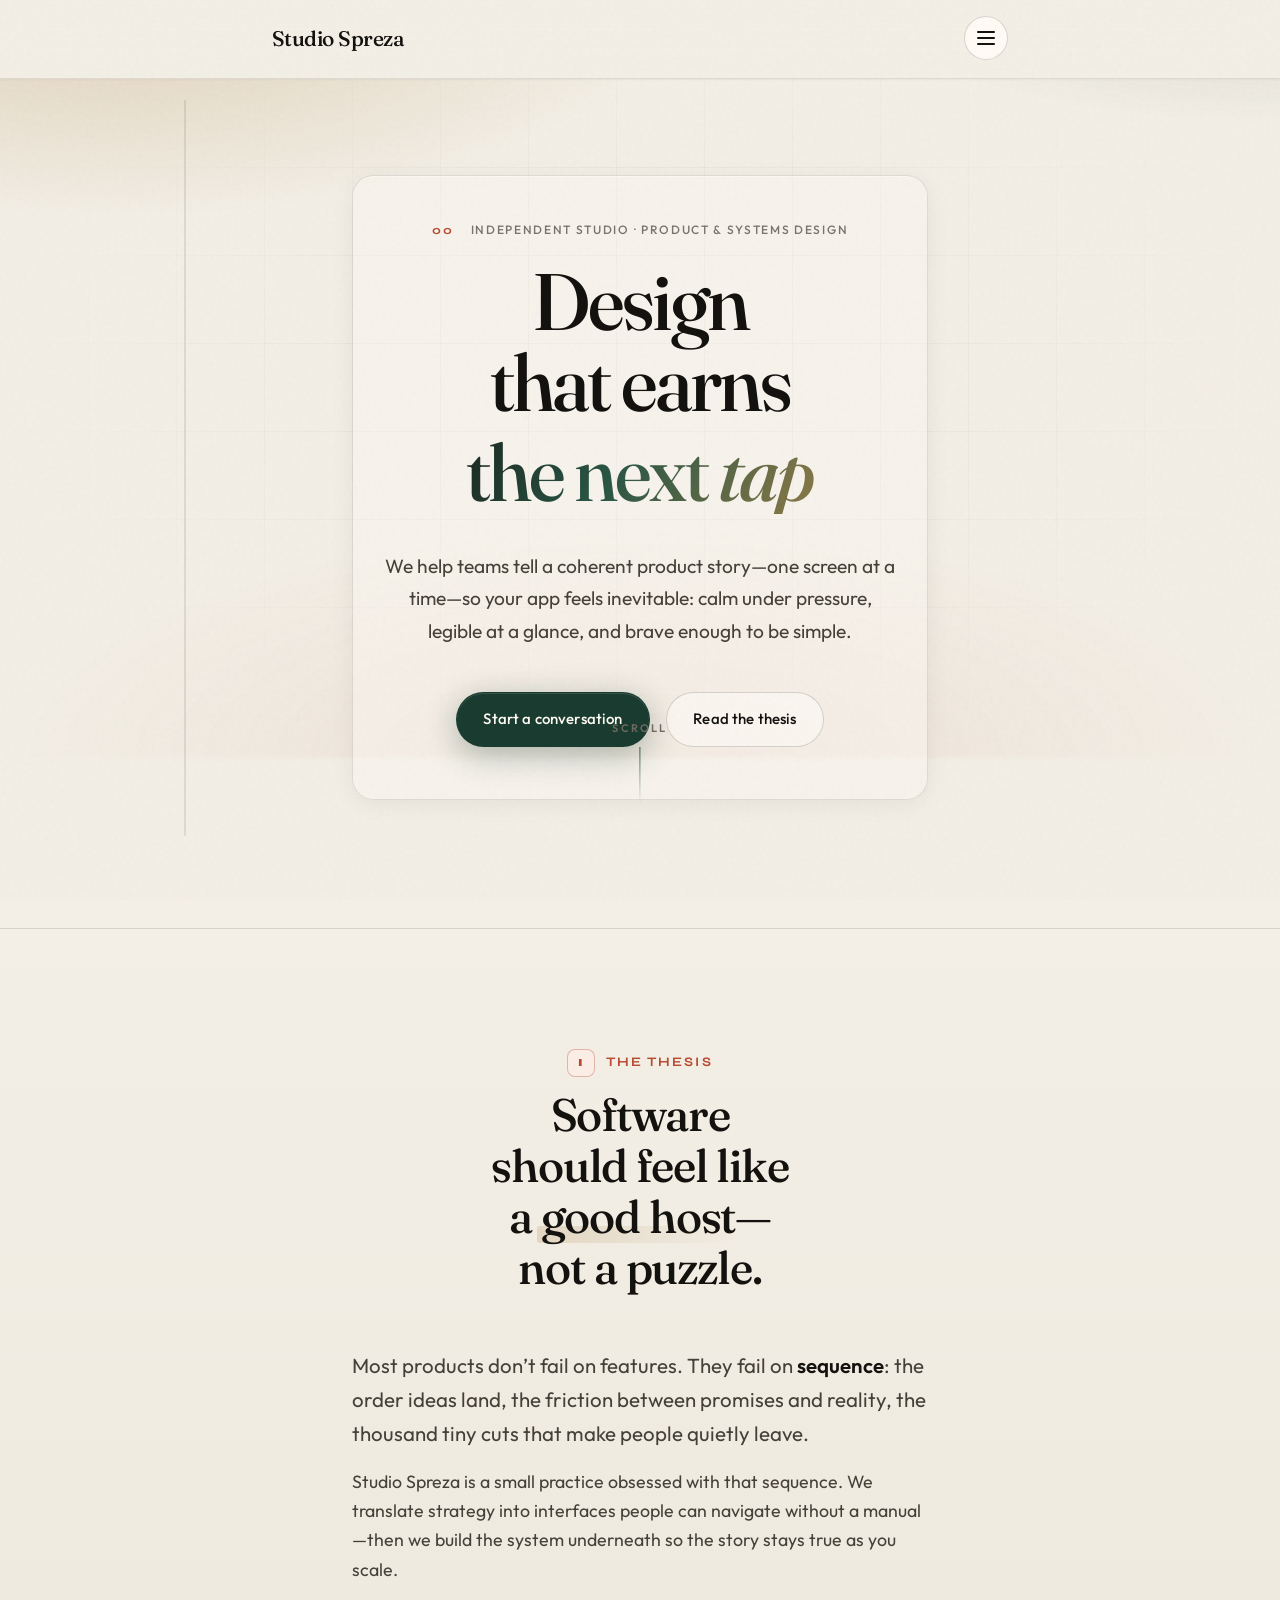
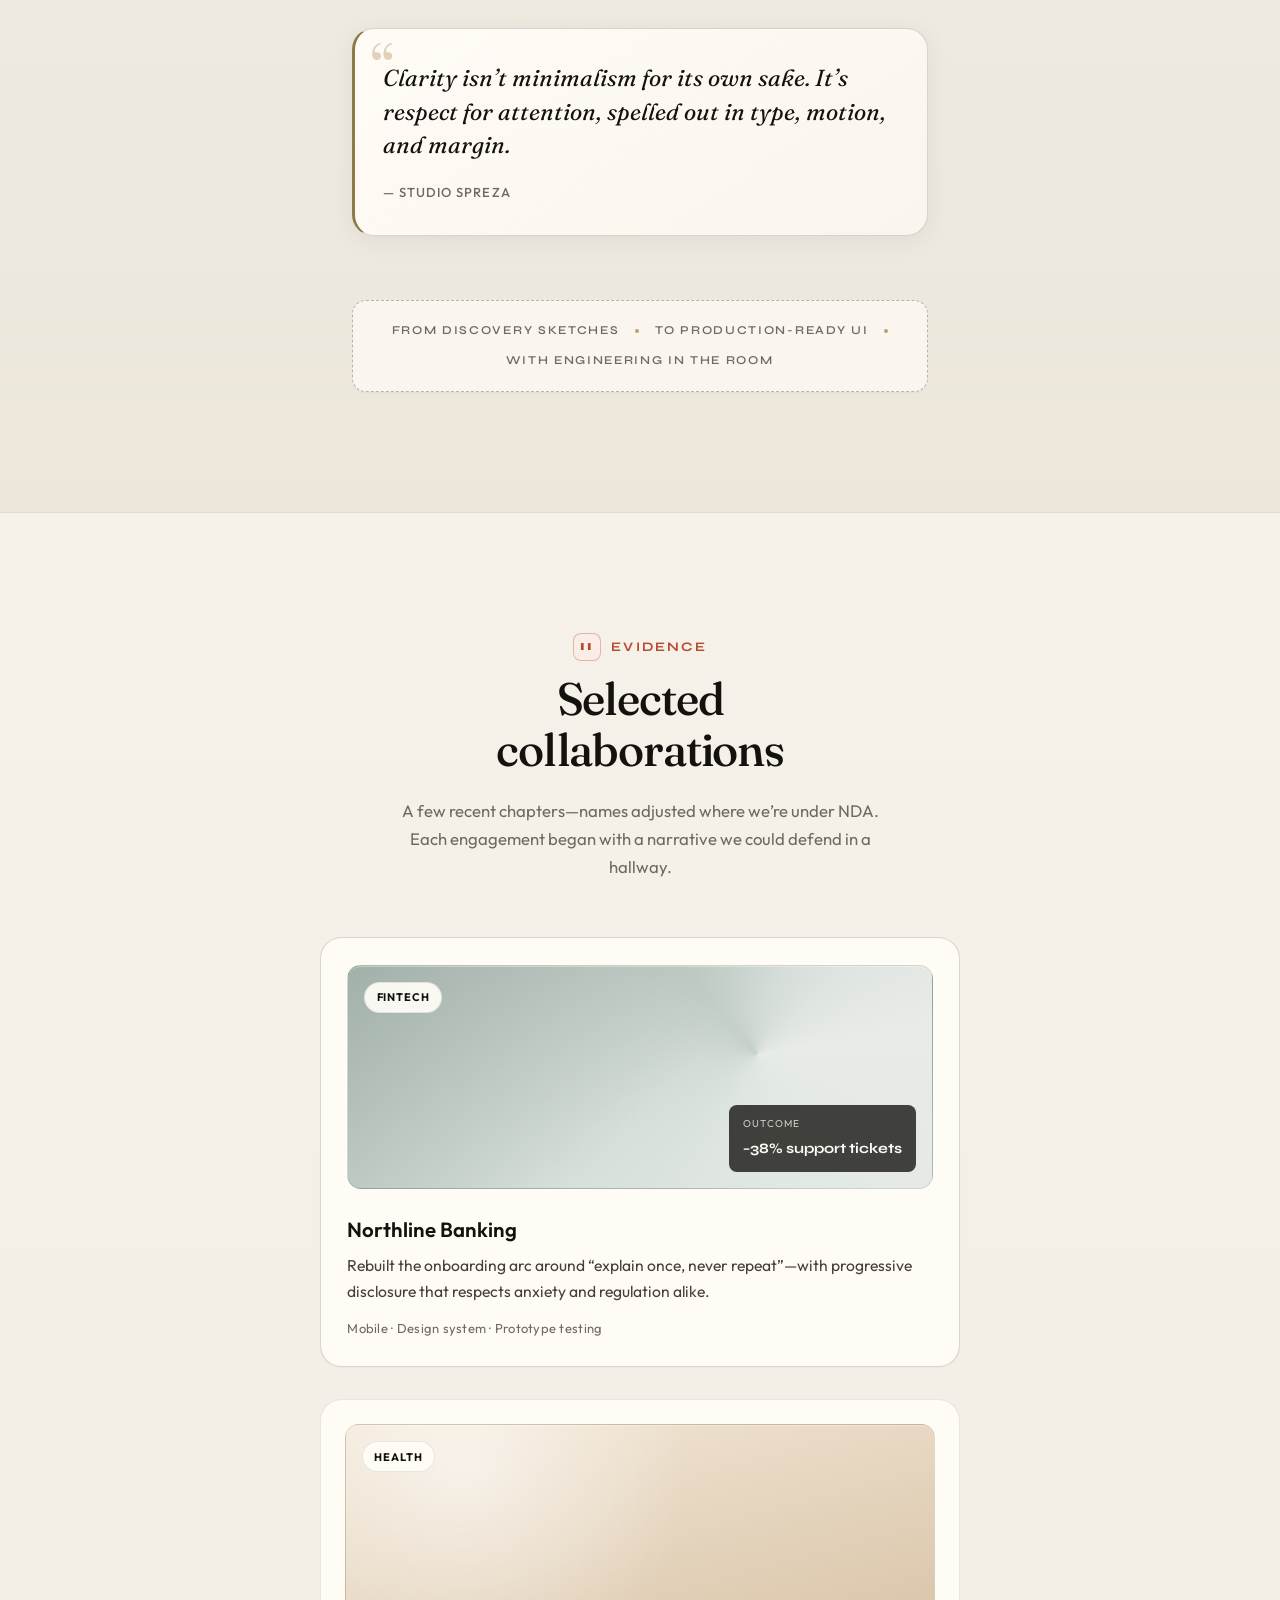
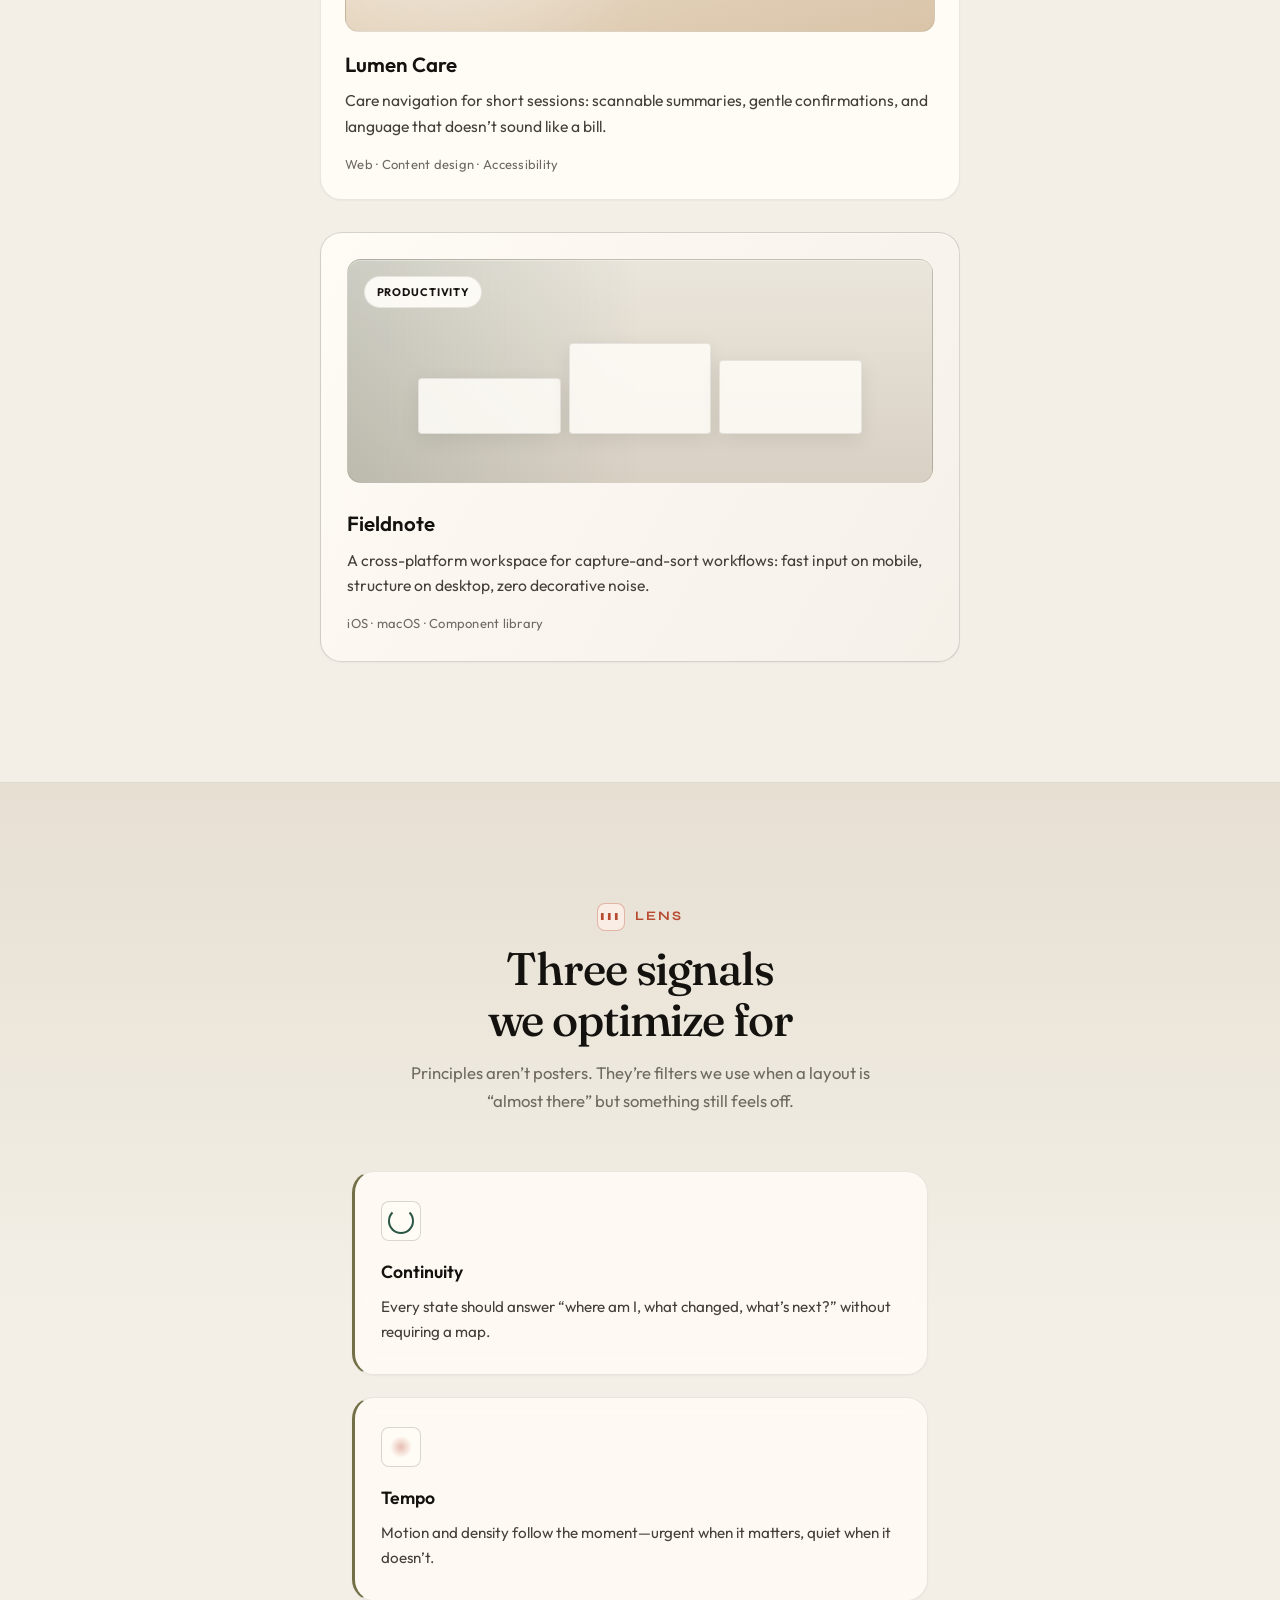
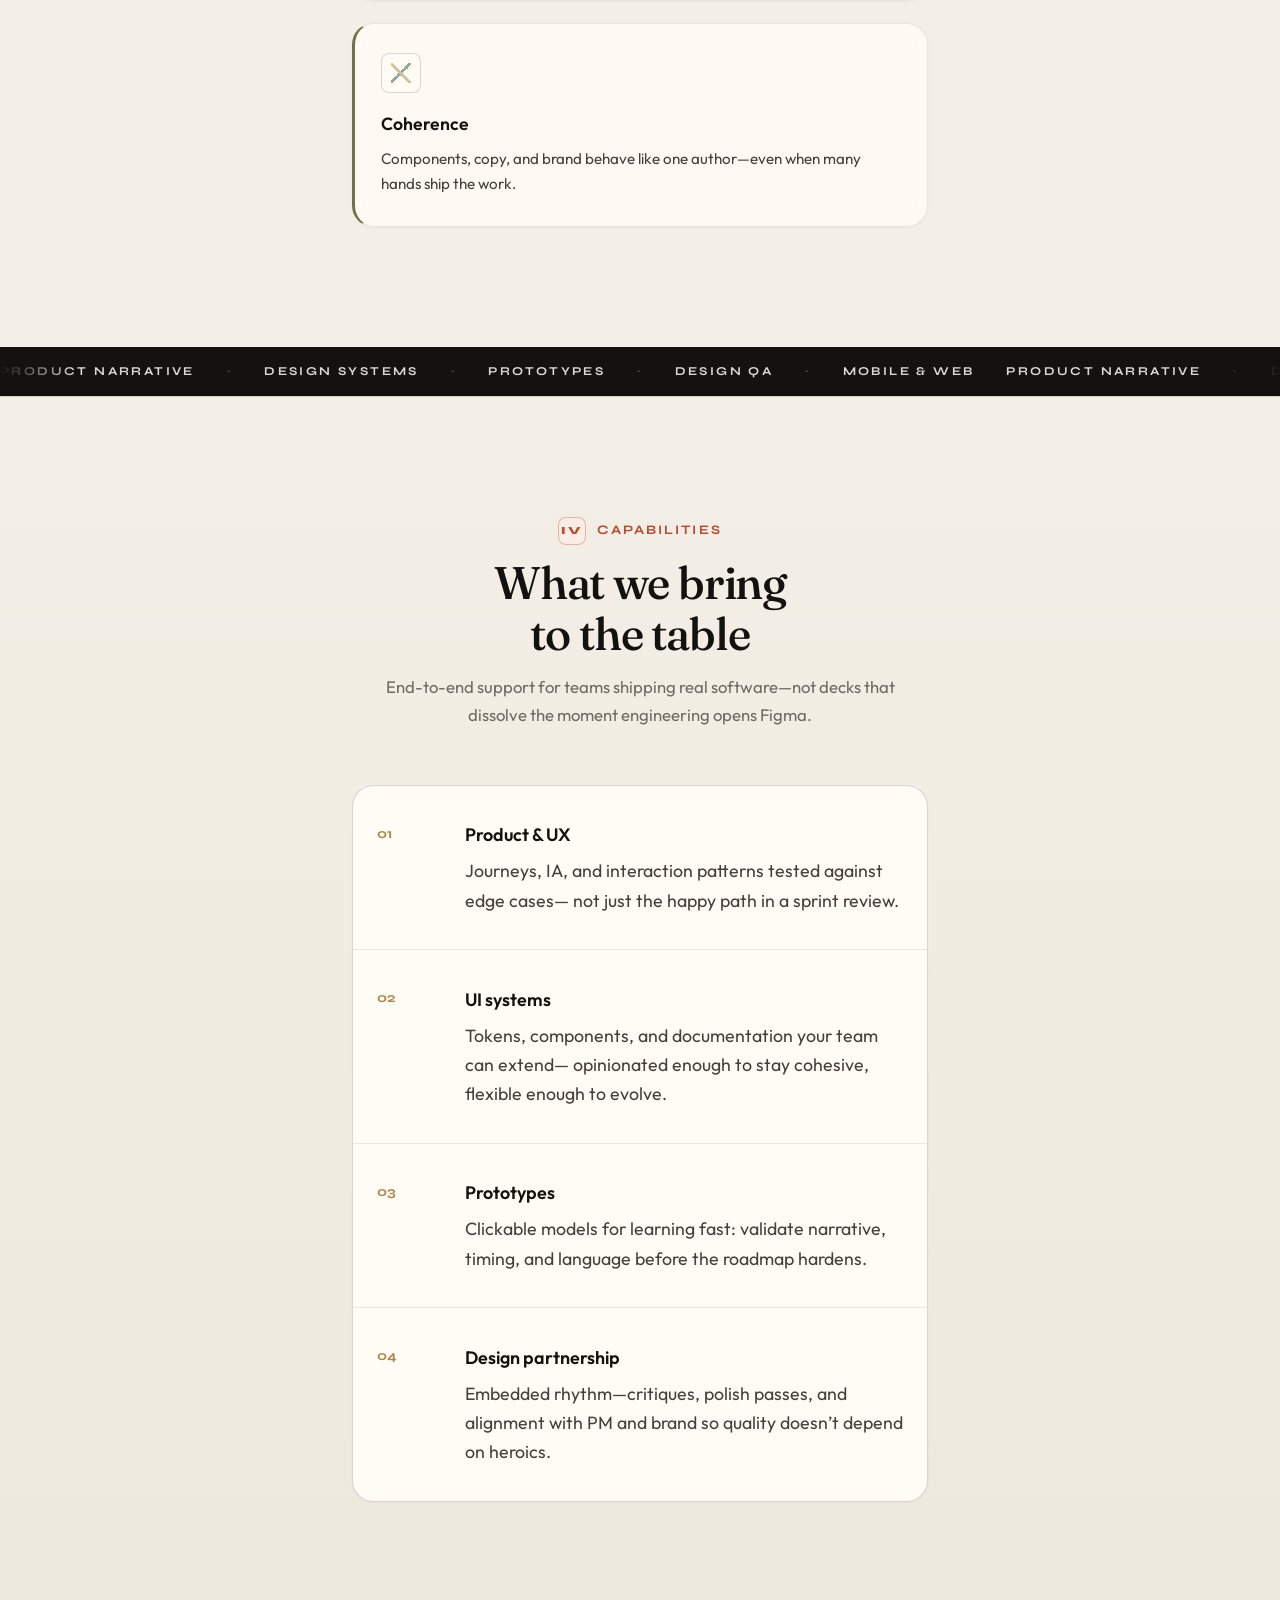
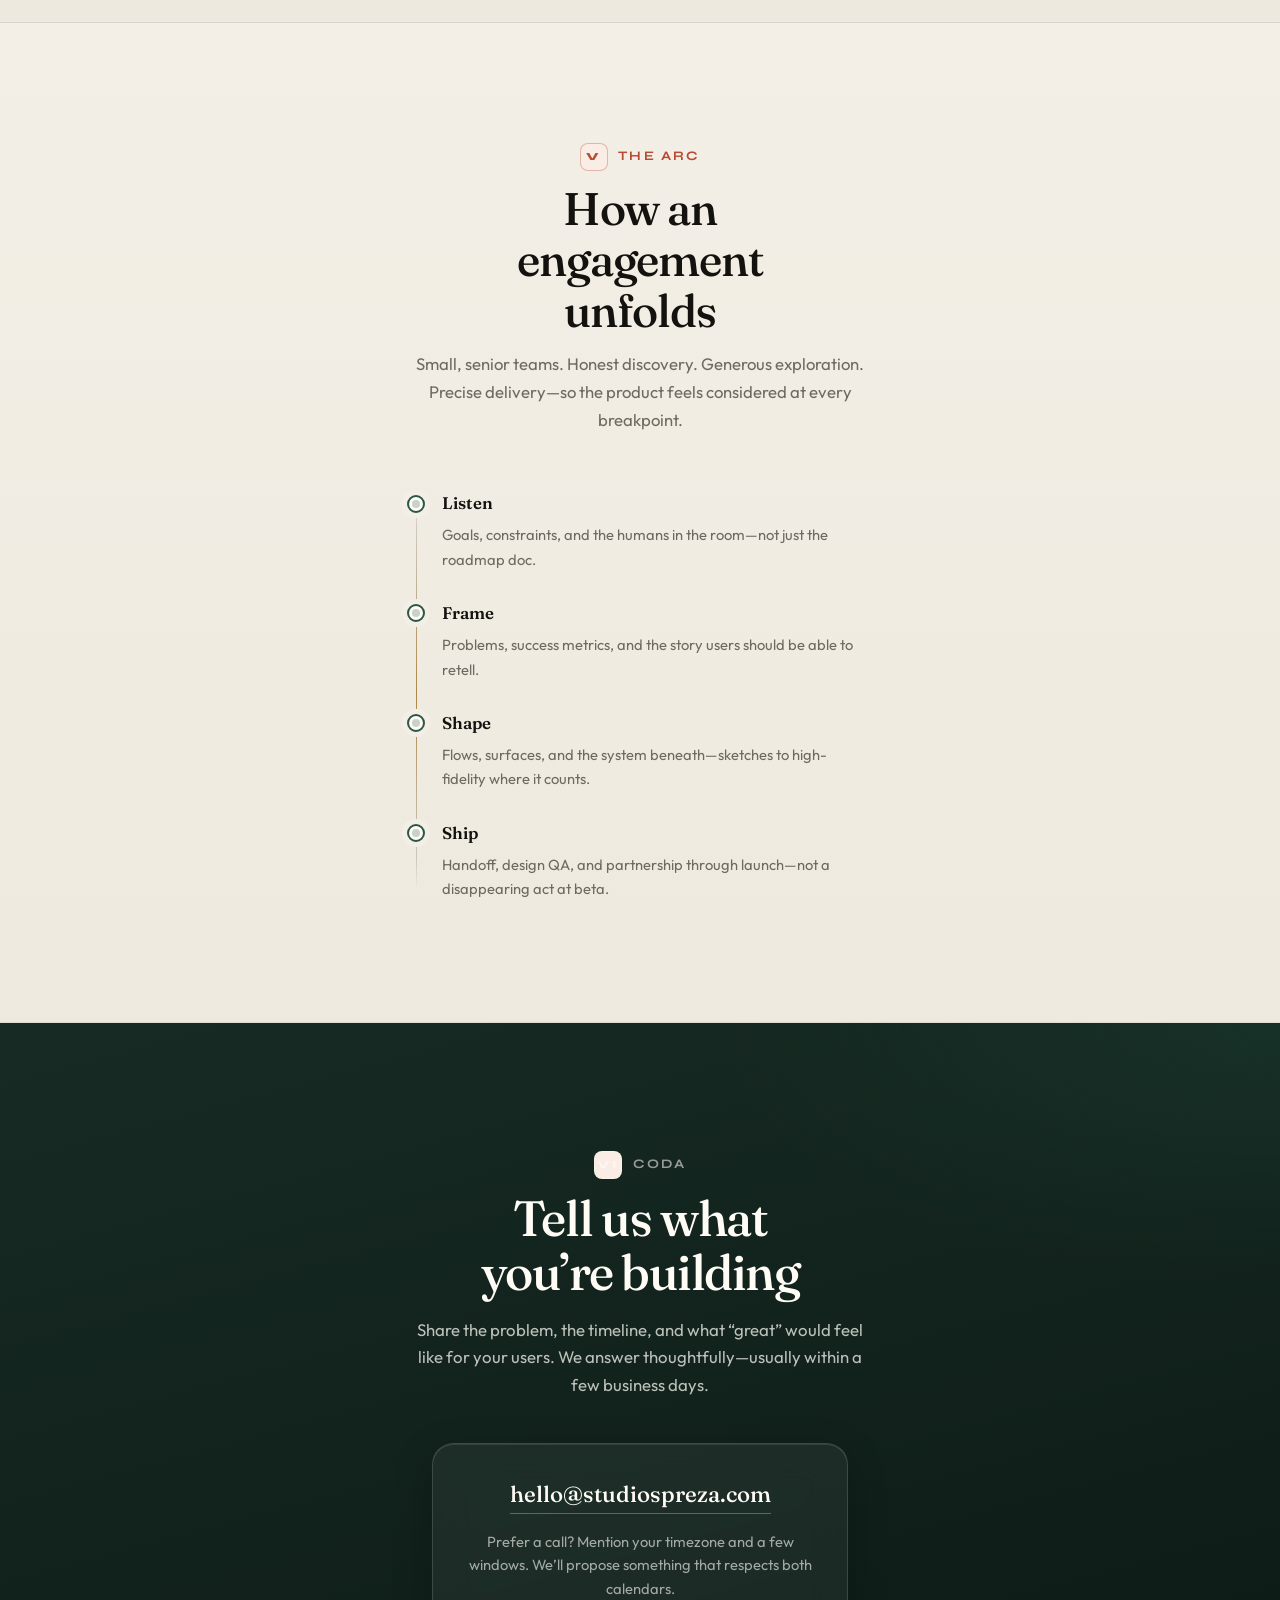
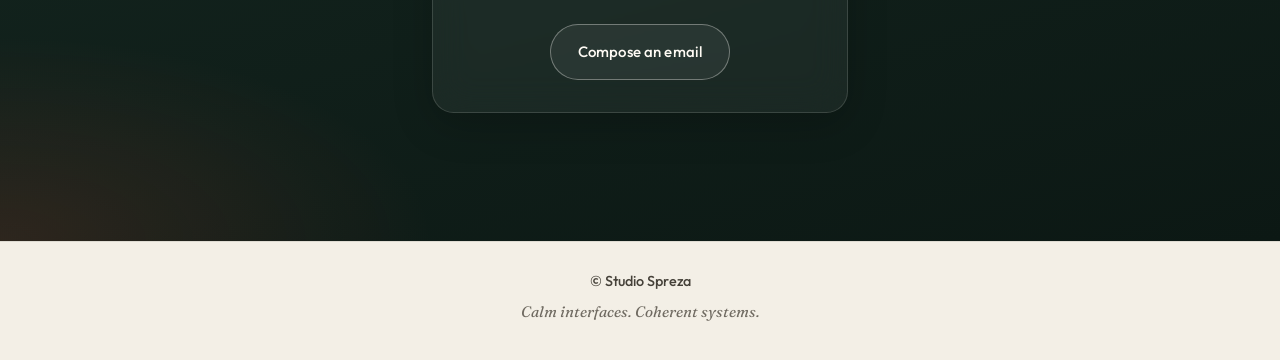
==== index.html @ cdad881d "First" ====
<!DOCTYPE html>
<html lang="en">
  <head>
    <meta charset="utf-8" />
    <meta name="viewport" content="width=device-width, initial-scale=1" />
    <meta
      name="description"
      content="Studio Spreza — narrative-led app design for products people return to, again and again."
    />
    <meta name="theme-color" content="#f3efe6" />
    <title>Studio Spreza — App Design Studio</title>
    <link rel="preconnect" href="https://fonts.googleapis.com" />
    <link rel="preconnect" href="https://fonts.gstatic.com" crossorigin />
    <link
      href="https://fonts.googleapis.com/css2?family=Fraunces:ital,opsz,wght@0,9..144,400;0,9..144,500;0,9..144,600;1,9..144,400;1,9..144,500&family=Outfit:wght@300;400;500;600&family=Syne:wght@500;600;700;800&display=swap"
      rel="stylesheet"
    />
    <link rel="stylesheet" href="styles.css" />
    <link rel="icon" href="favicon.svg" type="image/svg+xml" />
  </head>
  <body>
    <div class="grain" aria-hidden="true"></div>

    <a class="skip-link" href="#main">Skip to content</a>

    <header class="site-header">
      <div class="header-inner">
        <a class="logo" href="#">Studio Spreza</a>
        <button
          class="menu-toggle"
          type="button"
          aria-expanded="false"
          aria-controls="site-menu"
          aria-label="Open menu"
        >
          <span class="menu-toggle-lines" aria-hidden="true"></span>
        </button>
      </div>
      <div id="site-menu" class="site-menu" hidden>
        <div class="site-menu-inner wrap">
          <p class="site-menu-eyebrow">On this page</p>
          <nav class="site-menu-nav" aria-label="Primary">
            <a href="#belief"><span class="site-menu-link-num">01</span> Story</a>
            <a href="#work"><span class="site-menu-link-num">02</span> Work</a>
            <a href="#principles"><span class="site-menu-link-num">03</span> Principles</a>
            <a href="#services"><span class="site-menu-link-num">04</span> Services</a>
            <a href="#approach"><span class="site-menu-link-num">05</span> Process</a>
            <a class="site-menu-cta" href="#contact"><span class="site-menu-link-num">06</span> Contact</a>
          </nav>
        </div>
      </div>
    </header>

    <aside class="read-rail" aria-hidden="true">
      <span class="read-rail-track"></span>
      <span class="read-rail-progress"></span>
    </aside>

    <main id="main">
      <section class="hero" aria-labelledby="hero-title">
        <div class="hero-aurora" aria-hidden="true"></div>
        <div class="hero-grid" aria-hidden="true"></div>
        <div class="wrap hero-inner">
          <div class="hero-prelude" data-reveal>
            <span class="hero-index">00</span>
            <p class="hero-kicker">
              Independent studio · Product &amp; systems design
            </p>
          </div>
          <h1 id="hero-title" class="hero-title" data-reveal>
            <span class="hero-title-line">Design that earns</span>
            <span class="hero-title-line hero-title-line--accent">
              the next <em class="hero-em">tap</em>
            </span>
          </h1>
          <p class="hero-lede" data-reveal>
            We help teams tell a coherent product story—one screen at a time—so
            your app feels inevitable: calm under pressure, legible at a glance,
            and brave enough to be simple.
          </p>
          <div class="hero-actions" data-reveal>
            <a class="btn btn-primary" href="#contact">Start a conversation</a>
            <a class="btn btn-ghost" href="#belief">Read the thesis</a>
          </div>
          <a class="scroll-cue" href="#belief">
            <span class="scroll-cue-text">Scroll</span>
            <span class="scroll-cue-line" aria-hidden="true"></span>
          </a>
        </div>
      </section>

      <section id="belief" class="section narrative belief" aria-labelledby="belief-title">
        <div class="wrap narrative-layout">
          <header class="chapter-head" data-reveal>
            <p class="chapter-label"><span class="chapter-num">I</span> The thesis</p>
            <h2 id="belief-title" class="chapter-title">
              Software should feel like a <span class="title-shade">good host</span>—not a puzzle.
            </h2>
          </header>
          <div class="belief-columns">
            <div class="belief-prose" data-reveal>
              <p class="lead">
                Most products don’t fail on features. They fail on <strong>sequence</strong>:
                the order ideas land, the friction between promises and reality, the
                thousand tiny cuts that make people quietly leave.
              </p>
              <p>
                Studio Spreza is a small practice obsessed with that sequence. We
                translate strategy into interfaces people can navigate without a
                manual—then we build the system underneath so the story stays true
                as you scale.
              </p>
            </div>
            <blockquote class="pull-quote" data-reveal>
              <p>
                Clarity isn’t minimalism for its own sake. It’s respect for attention,
                spelled out in type, motion, and margin.
              </p>
              <footer>— Studio Spreza</footer>
            </blockquote>
          </div>
          <div class="belief-strip" data-reveal>
            <p class="belief-strip-text">
              <span>From discovery sketches</span>
              <span class="belief-strip-dot" aria-hidden="true"></span>
              <span>to production-ready UI</span>
              <span class="belief-strip-dot" aria-hidden="true"></span>
              <span>with engineering in the room</span>
            </p>
          </div>
        </div>
      </section>

      <section id="work" class="section work" aria-labelledby="work-title">
        <div class="wrap">
          <header class="chapter-head chapter-head--row" data-reveal>
            <div>
              <p class="chapter-label"><span class="chapter-num">II</span> Evidence</p>
              <h2 id="work-title" class="chapter-title">Selected collaborations</h2>
            </div>
            <p class="chapter-dek">
              A few recent chapters—names adjusted where we’re under NDA. Each
              engagement began with a narrative we could defend in a hallway.
            </p>
          </header>

          <div class="work-bento">
            <article class="work-tile work-tile--lead" data-reveal>
              <div class="work-visual work-visual--north" aria-hidden="true">
                <span class="work-tag">Fintech</span>
                <div class="work-visual-metric">
                  <span class="metric-label">Outcome</span>
                  <span class="metric-value">−38% support tickets</span>
                </div>
              </div>
              <div class="work-tile-copy">
                <h3>Northline Banking</h3>
                <p>
                  Rebuilt the onboarding arc around “explain once, never repeat”—with
                  progressive disclosure that respects anxiety and regulation alike.
                </p>
                <p class="work-meta">Mobile · Design system · Prototype testing</p>
              </div>
            </article>

            <article class="work-tile" data-reveal>
              <div class="work-visual work-visual--lumen" aria-hidden="true">
                <span class="work-tag">Health</span>
              </div>
              <div class="work-tile-copy">
                <h3>Lumen Care</h3>
                <p>
                  Care navigation for short sessions: scannable summaries, gentle
                  confirmations, and language that doesn’t sound like a bill.
                </p>
                <p class="work-meta">Web · Content design · Accessibility</p>
              </div>
            </article>

            <article class="work-tile work-tile--wide" data-reveal>
              <div class="work-visual work-visual--field" aria-hidden="true">
                <span class="work-tag">Productivity</span>
                <div class="work-panels" aria-hidden="true">
                  <span></span><span></span><span></span>
                </div>
              </div>
              <div class="work-tile-copy">
                <h3>Fieldnote</h3>
                <p>
                  A cross-platform workspace for capture-and-sort workflows: fast
                  input on mobile, structure on desktop, zero decorative noise.
                </p>
                <p class="work-meta">iOS · macOS · Component library</p>
              </div>
            </article>
          </div>
        </div>
      </section>

      <section id="principles" class="section principles" aria-labelledby="principles-title">
        <div class="wrap">
          <header class="chapter-head" data-reveal>
            <p class="chapter-label"><span class="chapter-num">III</span> Lens</p>
            <h2 id="principles-title" class="chapter-title">
              Three signals we optimize for
            </h2>
            <p class="chapter-dek chapter-dek--narrow">
              Principles aren’t posters. They’re filters we use when a layout is
              “almost there” but something still feels off.
            </p>
          </header>
          <ul class="principle-cards">
            <li class="principle-card" data-reveal>
              <span class="principle-icon principle-icon--orbit" aria-hidden="true"></span>
              <h3>Continuity</h3>
              <p>
                Every state should answer “where am I, what changed, what’s next?”
                without requiring a map.
              </p>
            </li>
            <li class="principle-card" data-reveal>
              <span class="principle-icon principle-icon--pulse" aria-hidden="true"></span>
              <h3>Tempo</h3>
              <p>
                Motion and density follow the moment—urgent when it matters, quiet
                when it doesn’t.
              </p>
            </li>
            <li class="principle-card" data-reveal>
              <span class="principle-icon principle-icon--weave" aria-hidden="true"></span>
              <h3>Coherence</h3>
              <p>
                Components, copy, and brand behave like one author—even when many
                hands ship the work.
              </p>
            </li>
          </ul>
        </div>
      </section>

      <div class="marquee-wrap" aria-hidden="true">
        <div class="marquee">
          <div class="marquee-track">
            <div class="marquee-group">
              <span>Product narrative</span>
              <span class="marquee-sep">·</span>
              <span>Design systems</span>
              <span class="marquee-sep">·</span>
              <span>Prototypes</span>
              <span class="marquee-sep">·</span>
              <span>Design QA</span>
              <span class="marquee-sep">·</span>
              <span>Mobile &amp; web</span>
            </div>
            <div class="marquee-group">
              <span>Product narrative</span>
              <span class="marquee-sep">·</span>
              <span>Design systems</span>
              <span class="marquee-sep">·</span>
              <span>Prototypes</span>
              <span class="marquee-sep">·</span>
              <span>Design QA</span>
              <span class="marquee-sep">·</span>
              <span>Mobile &amp; web</span>
            </div>
          </div>
        </div>
      </div>

      <section id="services" class="section services" aria-labelledby="services-title">
        <div class="wrap">
          <header class="chapter-head" data-reveal>
            <p class="chapter-label"><span class="chapter-num">IV</span> Capabilities</p>
            <h2 id="services-title" class="chapter-title">What we bring to the table</h2>
            <p class="chapter-dek">
              End-to-end support for teams shipping real software—not decks that
              dissolve the moment engineering opens Figma.
            </p>
          </header>
          <ul class="service-list">
            <li data-reveal>
              <span class="service-num">01</span>
              <div>
                <h3>Product &amp; UX</h3>
                <p>
                  Journeys, IA, and interaction patterns tested against edge cases—
                  not just the happy path in a sprint review.
                </p>
              </div>
            </li>
            <li data-reveal>
              <span class="service-num">02</span>
              <div>
                <h3>UI systems</h3>
                <p>
                  Tokens, components, and documentation your team can extend—
                  opinionated enough to stay cohesive, flexible enough to evolve.
                </p>
              </div>
            </li>
            <li data-reveal>
              <span class="service-num">03</span>
              <div>
                <h3>Prototypes</h3>
                <p>
                  Clickable models for learning fast: validate narrative, timing, and
                  language before the roadmap hardens.
                </p>
              </div>
            </li>
            <li data-reveal>
              <span class="service-num">04</span>
              <div>
                <h3>Design partnership</h3>
                <p>
                  Embedded rhythm—critiques, polish passes, and alignment with PM and
                  brand so quality doesn’t depend on heroics.
                </p>
              </div>
            </li>
          </ul>
        </div>
      </section>

      <section id="approach" class="section approach" aria-labelledby="approach-title">
        <div class="wrap approach-shell">
          <header class="chapter-head" data-reveal>
            <p class="chapter-label"><span class="chapter-num">V</span> The arc</p>
            <h2 id="approach-title" class="chapter-title">How an engagement unfolds</h2>
            <p class="chapter-dek chapter-dek--narrow">
              Small, senior teams. Honest discovery. Generous exploration. Precise
              delivery—so the product feels considered at every breakpoint.
            </p>
          </header>
          <ol class="arc" data-reveal>
            <li class="arc-step">
              <span class="arc-node" aria-hidden="true"></span>
              <div class="arc-copy">
                <h3>Listen</h3>
                <p>Goals, constraints, and the humans in the room—not just the roadmap doc.</p>
              </div>
            </li>
            <li class="arc-step">
              <span class="arc-node" aria-hidden="true"></span>
              <div class="arc-copy">
                <h3>Frame</h3>
                <p>Problems, success metrics, and the story users should be able to retell.</p>
              </div>
            </li>
            <li class="arc-step">
              <span class="arc-node" aria-hidden="true"></span>
              <div class="arc-copy">
                <h3>Shape</h3>
                <p>Flows, surfaces, and the system beneath—sketches to high-fidelity where it counts.</p>
              </div>
            </li>
            <li class="arc-step">
              <span class="arc-node" aria-hidden="true"></span>
              <div class="arc-copy">
                <h3>Ship</h3>
                <p>Handoff, design QA, and partnership through launch—not a disappearing act at beta.</p>
              </div>
            </li>
          </ol>
        </div>
      </section>

      <section id="contact" class="section contact" aria-labelledby="contact-title">
        <div class="contact-veil" aria-hidden="true"></div>
        <div class="wrap contact-layout">
          <div class="contact-preamble" data-reveal>
            <p class="chapter-label chapter-label--light"><span class="chapter-num">VI</span> Coda</p>
            <h2 id="contact-title" class="contact-title">Tell us what you’re building</h2>
            <p class="contact-lede">
              Share the problem, the timeline, and what “great” would feel like for
              your users. We answer thoughtfully—usually within a few business days.
            </p>
          </div>
          <div class="contact-panel" data-reveal>
            <a class="contact-email" href="mailto:hello@studiospreza.com">hello@studiospreza.com</a>
            <p class="contact-note">
              Prefer a call? Mention your timezone and a few windows. We’ll propose
              something that respects both calendars.
            </p>
            <a class="btn btn-on-dark" href="mailto:hello@studiospreza.com">Compose an email</a>
          </div>
        </div>
      </section>
    </main>

    <footer class="site-footer">
      <div class="wrap footer-inner">
        <div class="footer-brand-block">
          <span class="footer-brand">© Studio Spreza</span>
          <span class="footer-tagline">Calm interfaces. Coherent systems.</span>
        </div>
      </div>
    </footer>

    <script src="main.js" defer></script>
  </body>
</html>
---- styles.css ----
/* Studio Spreza — narrative-led, editorial surface */

:root {
  color-scheme: light;
  --bg: #f3efe6;
  --bg-deep: #e6dfd2;
  --bg-elevated: #fffbf5;
  --ink: #14120f;
  --ink-muted: #454139;
  --ink-soft: #6f6a61;
  --line: rgba(20, 18, 15, 0.09);
  --line-strong: rgba(20, 18, 15, 0.16);
  --accent: #1a3b30;
  --accent-mid: #2a5645;
  --accent-soft: rgba(26, 59, 48, 0.11);
  --accent-glow: rgba(26, 59, 48, 0.32);
  --warm: #ae8648;
  --warm-soft: rgba(174, 134, 72, 0.22);
  --signal: #b84a32;
  --shadow-sm: 0 1px 2px rgba(20, 18, 15, 0.04);
  --shadow-md: 0 4px 24px rgba(20, 18, 15, 0.06);
  --shadow-lg: 0 20px 50px rgba(20, 18, 15, 0.09);
  --shadow-inset: inset 0 1px 0 rgba(255, 251, 245, 0.65);
  --focus-ring: 0 0 0 2px var(--bg-elevated), 0 0 0 4px var(--accent-mid);
  --radius-sm: 0.5rem;
  --radius-md: 0.875rem;
  --radius-lg: 1.35rem;
  --radius-full: 9999px;
  --font-sans: "Outfit", system-ui, sans-serif;
  --font-display: "Fraunces", Georgia, "Times New Roman", serif;
  --font-chapter: "Syne", var(--font-sans);
  --space-fluid: clamp(1rem, 4vw, 3rem);
  /* Overall site column — tighter for a more editorial, centered feel */
  --content-max: min(100% - 2 * var(--space-fluid), 52rem);
  /* Comfortable measure for body copy & chapter intros */
  --reading-max: 36rem;
  --block-max: 40rem;
  --ease-out: cubic-bezier(0.22, 1, 0.36, 1);
  --ease-spring: cubic-bezier(0.34, 1.3, 0.64, 1);
  --ease-menu: cubic-bezier(0.33, 1, 0.68, 1);
  --header-h: 4.25rem;
}

*,
*::before,
*::after {
  box-sizing: border-box;
}

html {
  scroll-behavior: smooth;
}

@media (prefers-reduced-motion: reduce) {
  html {
    scroll-behavior: auto;
  }
}

body {
  margin: 0;
  font-family: var(--font-sans);
  font-size: clamp(1rem, 0.95rem + 0.2vw, 1.125rem);
  font-weight: 400;
  line-height: 1.65;
  color: var(--ink-muted);
  background-color: var(--bg);
  -webkit-font-smoothing: antialiased;
  font-feature-settings: "kern" 1, "liga" 1;
  position: relative;
}

/* Prevent background scroll when flyout menu is open */
body:has(#site-menu:not([hidden])) {
  overflow: hidden;
}

::selection {
  background: color-mix(in srgb, var(--warm) 28%, transparent);
  color: var(--ink);
}

/* Film grain */
.grain {
  pointer-events: none;
  position: fixed;
  inset: 0;
  z-index: 9998;
  opacity: 0.048;
  mix-blend-mode: multiply;
  background-image: url("data:image/svg+xml,%3Csvg viewBox='0 0 256 256' xmlns='http://www.w3.org/2000/svg'%3E%3Cfilter id='n'%3E%3CfeTurbulence type='fractalNoise' baseFrequency='0.85' numOctaves='4' stitchTiles='stitch'/%3E%3C/filter%3E%3Crect width='100%25' height='100%25' filter='url(%23n)'/%3E%3C/svg%3E");
}

img {
  max-width: 100%;
  height: auto;
  display: block;
}

a {
  color: var(--accent-mid);
  text-decoration-thickness: 1px;
  text-underline-offset: 0.2em;
}

a:hover {
  color: var(--ink);
}

:focus-visible {
  outline: none;
}

a:focus-visible,
button:focus-visible {
  box-shadow: var(--focus-ring);
  border-radius: 2px;
}

.btn:focus-visible {
  border-radius: var(--radius-full);
}

.skip-link {
  position: absolute;
  left: -9999px;
  top: 0.5rem;
  padding: 0.5rem 1rem;
  background: var(--ink);
  color: var(--bg);
  z-index: 10000;
}

.skip-link:focus {
  left: 0.5rem;
}

.wrap {
  width: var(--content-max);
  margin-inline: auto;
}

/* ——— Header ——— */

.site-header {
  position: sticky;
  top: 0;
  z-index: 100;
  background: color-mix(in srgb, var(--bg) 88%, transparent);
  backdrop-filter: blur(18px) saturate(1.12);
  border-bottom: 1px solid var(--line);
  box-shadow: var(--shadow-sm);
  /* Positioning context for flyout menu */
  isolation: isolate;
}

.site-header:has(#site-menu:not([hidden])) {
  border-bottom-color: transparent;
  box-shadow: none;
}

.header-inner {
  width: var(--content-max);
  margin-inline: auto;
  padding: var(--space-fluid);
  padding-block: 1rem 1.125rem;
  display: flex;
  align-items: center;
  justify-content: space-between;
  gap: 1rem;
  min-height: var(--header-h);
}

.logo {
  font-family: var(--font-display);
  font-size: clamp(1.125rem, 1rem + 0.4vw, 1.35rem);
  font-weight: 500;
  color: var(--ink);
  text-decoration: none;
  letter-spacing: -0.025em;
  transition: color 0.2s var(--ease-out);
}

.logo:focus-visible {
  border-radius: var(--radius-sm);
}

.logo:hover {
  color: var(--accent-mid);
}

.menu-toggle {
  width: 2.75rem;
  height: 2.75rem;
  border: 1px solid var(--line-strong);
  border-radius: var(--radius-full);
  background: var(--bg-elevated);
  cursor: pointer;
  display: inline-flex;
  align-items: center;
  justify-content: center;
  transition:
    background 0.25s var(--ease-out),
    border-color 0.25s var(--ease-out),
    box-shadow 0.25s var(--ease-out);
}

.menu-toggle:hover {
  border-color: color-mix(in srgb, var(--accent-mid) 35%, var(--line-strong));
  background: color-mix(in srgb, var(--accent-soft) 40%, var(--bg-elevated));
}

.menu-toggle[aria-expanded="true"] {
  border-color: color-mix(in srgb, var(--accent-mid) 55%, var(--line-strong));
  background: color-mix(in srgb, var(--accent-soft) 65%, var(--bg-elevated));
  box-shadow: 0 0 0 1px color-mix(in srgb, var(--accent-mid) 12%, transparent);
}

.menu-toggle:focus-visible {
  border-radius: var(--radius-full);
}

.menu-toggle-lines,
.menu-toggle-lines::before,
.menu-toggle-lines::after {
  display: block;
  width: 1.125rem;
  height: 2px;
  background: var(--ink);
  border-radius: 1px;
  position: relative;
  transition: transform 0.3s var(--ease-out), background 0.2s;
}

.menu-toggle-lines::before,
.menu-toggle-lines::after {
  content: "";
  position: absolute;
  left: 0;
}

.menu-toggle-lines::before {
  top: -6px;
}

.menu-toggle-lines::after {
  top: 6px;
}

.menu-toggle[aria-expanded="true"] .menu-toggle-lines {
  background: transparent;
}

.menu-toggle[aria-expanded="true"] .menu-toggle-lines::before {
  top: 0;
  transform: rotate(45deg);
}

.menu-toggle[aria-expanded="true"] .menu-toggle-lines::after {
  top: 0;
  transform: rotate(-45deg);
}

.site-menu {
  position: absolute;
  left: 0;
  right: 0;
  top: 100%;
  border-bottom: 1px solid var(--line);
  background: color-mix(in srgb, var(--bg-elevated) 94%, var(--bg-deep));
  box-shadow: 0 24px 56px rgba(20, 18, 15, 0.1);
  animation: site-menu-in 0.4s var(--ease-menu) both;
}

@keyframes site-menu-in {
  from {
    opacity: 0;
    transform: translateY(-0.5rem);
  }
  to {
    opacity: 1;
    transform: none;
  }
}

@media (prefers-reduced-motion: reduce) {
  .site-menu {
    animation: none;
  }
}

.site-menu[hidden] {
  display: none;
}

.site-menu-inner {
  padding: 0.35rem 0 1.75rem;
}

.site-menu-eyebrow {
  margin: 0 0 1rem;
  font-family: var(--font-chapter);
  font-size: 0.6875rem;
  font-weight: 700;
  letter-spacing: 0.2em;
  text-transform: uppercase;
  color: var(--ink-soft);
  opacity: 0.85;
}

.site-menu-nav {
  display: flex;
  flex-direction: column;
  gap: 0;
}

.site-menu-nav a {
  display: flex;
  align-items: baseline;
  gap: 1rem;
  font-family: var(--font-display);
  font-size: clamp(1.2rem, 1.05rem + 0.45vw, 1.45rem);
  font-weight: 500;
  letter-spacing: -0.02em;
  line-height: 1.25;
  color: var(--ink);
  text-decoration: none;
  padding: 0.85rem 0;
  border-bottom: 1px solid var(--line);
  transition: color 0.2s var(--ease-out), padding-left 0.25s var(--ease-out);
}

.site-menu-nav a:last-child {
  border-bottom: none;
  padding-top: 1rem;
  margin-top: 0.25rem;
}

.site-menu-link-num {
  font-family: var(--font-chapter);
  font-size: 0.65rem;
  font-weight: 700;
  letter-spacing: 0.12em;
  color: var(--signal);
  min-width: 1.25rem;
  opacity: 0.85;
}

.site-menu-nav a:hover {
  color: var(--accent-mid);
  padding-left: 0.35rem;
}

.site-menu-nav a:hover .site-menu-link-num {
  color: var(--accent-mid);
  opacity: 1;
}

.site-menu-nav a:focus-visible {
  border-radius: var(--radius-sm);
  box-shadow: var(--focus-ring);
}

.site-menu-cta {
  font-style: italic;
}

.site-menu-cta .site-menu-link-num {
  font-style: normal;
}

/* Read progress rail */
.read-rail {
  display: none;
  position: fixed;
  left: max(0.5rem, calc(50vw - var(--content-max) / 2 - 2.5rem));
  top: calc(var(--header-h) + 2rem);
  bottom: 4rem;
  width: 2px;
  z-index: 50;
  pointer-events: none;
}

@media (min-width: 1200px) {
  .read-rail {
    display: block;
  }
}

.read-rail-track {
  position: absolute;
  inset: 0;
  background: var(--line);
  border-radius: var(--radius-full);
}

.read-rail-progress {
  position: absolute;
  top: 0;
  left: 0;
  width: 100%;
  height: var(--read-progress, 0%);
  background: linear-gradient(180deg, var(--warm), var(--accent-mid));
  border-radius: var(--radius-full);
  box-shadow: 0 0 12px var(--warm-soft);
  transition: height 0.15s linear;
}

@media (prefers-reduced-motion: reduce) {
  .read-rail-progress {
    transition: none;
  }
}

/* ——— Hero ——— */

.hero {
  position: relative;
  min-height: min(92vh, 52rem);
  padding: clamp(3rem, 10vw, 6rem) 0 clamp(4rem, 12vw, 8rem);
  overflow: clip;
  display: flex;
  align-items: center;
}

.hero-aurora {
  position: absolute;
  inset: -30% -20% 20%;
  background:
    radial-gradient(ellipse 55% 45% at 20% 15%, rgba(174, 134, 72, 0.32), transparent 60%),
    radial-gradient(ellipse 50% 40% at 85% 10%, rgba(26, 59, 48, 0.18), transparent 55%),
    radial-gradient(ellipse 70% 50% at 50% 100%, rgba(184, 74, 50, 0.07), transparent 50%);
  filter: blur(2px);
  pointer-events: none;
}

.hero-grid {
  position: absolute;
  inset: 0;
  background-image:
    linear-gradient(var(--line) 1px, transparent 1px),
    linear-gradient(90deg, var(--line) 1px, transparent 1px);
  background-size: clamp(3.5rem, 8vw, 5.5rem) clamp(3.5rem, 8vw, 5.5rem);
  mask-image: radial-gradient(ellipse 75% 70% at 50% 35%, black 20%, transparent 70%);
  opacity: 0.45;
  pointer-events: none;
}

.hero-inner {
  position: relative;
  width: 100%;
  max-width: min(var(--content-max), var(--reading-max));
  margin-inline: auto;
  text-align: center;
  padding: clamp(1.75rem, 4vw, 2.75rem) clamp(1.25rem, 3vw, 2rem) clamp(2.5rem, 5vw, 3.25rem);
  border-radius: var(--radius-lg);
  border: 1px solid color-mix(in srgb, var(--line-strong) 65%, transparent);
  background: color-mix(in srgb, var(--bg-elevated) 35%, transparent);
  box-shadow: var(--shadow-inset), var(--shadow-md);
}

@media (max-width: 480px) {
  .hero-inner {
    padding-inline: 1.15rem;
  }
}

.hero-prelude {
  display: flex;
  align-items: baseline;
  justify-content: center;
  flex-wrap: wrap;
  gap: 0.65rem 1rem;
  margin-bottom: 1.25rem;
}

.hero-index {
  font-family: var(--font-chapter);
  font-weight: 700;
  font-size: 0.75rem;
  letter-spacing: 0.2em;
  color: var(--signal);
}

.hero-kicker {
  margin: 0;
  font-size: 0.75rem;
  font-weight: 500;
  letter-spacing: 0.14em;
  text-transform: uppercase;
  color: var(--ink-soft);
  opacity: 0.92;
}

.hero-title {
  margin: 0 auto;
  max-width: 14ch;
  font-family: var(--font-display);
  font-size: clamp(2.75rem, 1.35rem + 5.5vw, 5rem);
  font-weight: 500;
  line-height: 1.02;
  letter-spacing: -0.035em;
  color: var(--ink);
  text-wrap: balance;
}

.hero-title-line {
  display: block;
}

.hero-title-line--accent {
  margin-top: 0.1em;
  background: linear-gradient(120deg, var(--ink) 0%, var(--accent-mid) 45%, var(--warm) 100%);
  -webkit-background-clip: text;
  background-clip: text;
  color: transparent;
}

.hero-em {
  font-style: italic;
  font-weight: 500;
}

.hero-lede {
  margin: clamp(1.5rem, 4vw, 2.25rem) auto 0;
  max-width: var(--reading-max);
  font-size: clamp(1.05rem, 1rem + 0.25vw, 1.25rem);
  line-height: 1.7;
  color: var(--ink-muted);
}

.hero-actions {
  margin-top: clamp(1.75rem, 4vw, 2.75rem);
  display: flex;
  flex-wrap: wrap;
  gap: 0.75rem 1rem;
  justify-content: center;
}

.btn {
  display: inline-flex;
  align-items: center;
  justify-content: center;
  padding: 0.9rem 1.65rem;
  font-family: var(--font-sans);
  font-size: 0.9375rem;
  font-weight: 500;
  letter-spacing: 0.01em;
  text-decoration: none;
  border-radius: var(--radius-full);
  border: 1px solid transparent;
  transition:
    background 0.25s var(--ease-out),
    color 0.25s var(--ease-out),
    border-color 0.25s var(--ease-out),
    transform 0.25s var(--ease-spring),
    box-shadow 0.25s var(--ease-out);
}

.btn-primary {
  background: var(--accent);
  color: var(--bg-elevated);
  box-shadow: 0 1px 0 rgba(255, 255, 255, 0.12) inset, 0 8px 32px var(--accent-glow);
}

.btn-primary:hover {
  background: #152e26;
  color: var(--bg-elevated);
  transform: translateY(-2px);
  box-shadow: 0 1px 0 rgba(255, 255, 255, 0.15) inset, 0 14px 40px var(--accent-glow);
}

.btn-ghost {
  border-color: var(--line-strong);
  color: var(--ink);
  background: rgba(255, 253, 248, 0.55);
}

.btn-ghost:hover {
  border-color: var(--accent-mid);
  background: var(--accent-soft);
  color: var(--ink);
}

.btn-on-dark {
  border-color: rgba(255, 253, 248, 0.35);
  color: var(--bg-elevated);
  background: rgba(255, 253, 248, 0.06);
}

.btn-on-dark:hover {
  background: rgba(255, 253, 248, 0.14);
  border-color: rgba(255, 253, 248, 0.55);
  color: var(--bg-elevated);
  transform: translateY(-1px);
}

.scroll-cue {
  position: absolute;
  left: 50%;
  right: auto;
  bottom: -0.25rem;
  transform: translateX(-50%);
  display: flex;
  flex-direction: column;
  align-items: center;
  gap: 0.65rem;
  text-decoration: none;
  color: var(--ink-soft);
  font-size: 0.6875rem;
  font-weight: 600;
  letter-spacing: 0.2em;
  text-transform: uppercase;
  transition: color 0.2s;
}

.scroll-cue:hover {
  color: var(--accent-mid);
  transform: translateX(-50%);
}

.scroll-cue-line {
  width: 1px;
  height: 3.5rem;
  background: linear-gradient(180deg, var(--accent-mid), transparent);
  animation: scroll-pulse 2.4s var(--ease-out) infinite;
}

@keyframes scroll-pulse {
  0% {
    transform: scaleY(0.2);
    opacity: 0;
    transform-origin: top;
  }
  30% {
    opacity: 1;
  }
  100% {
    transform: scaleY(1);
    opacity: 0;
    transform-origin: top;
  }
}

@media (max-width: 768px) {
  .scroll-cue {
    display: none;
  }
}

@media (prefers-reduced-motion: reduce) {
  .scroll-cue-line {
    animation: none;
    opacity: 0.5;
    height: 2.5rem;
  }
}

/* ——— Chapters & narrative ——— */

.section {
  padding: clamp(3.5rem, 10vw, 7.5rem) 0;
  position: relative;
}

.chapter-head {
  margin-bottom: clamp(2rem, 5vw, 3.5rem);
  max-width: var(--reading-max);
  margin-inline: auto;
  text-align: center;
}

.chapter-head--row {
  display: flex;
  flex-direction: column;
  gap: 1rem;
  align-items: center;
}

.chapter-label {
  margin: 0 0 0.75rem;
  font-family: var(--font-chapter);
  font-size: 0.8125rem;
  font-weight: 700;
  letter-spacing: 0.16em;
  text-transform: uppercase;
  color: var(--signal);
  display: flex;
  align-items: center;
  justify-content: center;
  flex-wrap: wrap;
  gap: 0.65rem;
}

.chapter-label--light {
  color: rgba(255, 253, 248, 0.65);
}

.chapter-num {
  display: inline-flex;
  align-items: center;
  justify-content: center;
  min-width: 1.75rem;
  height: 1.75rem;
  border-radius: var(--radius-sm);
  border: 1px solid color-mix(in srgb, currentColor 35%, transparent);
  background: color-mix(in srgb, var(--signal) 8%, var(--bg-elevated));
  font-size: 0.68rem;
  font-weight: 800;
}

.chapter-title {
  margin: 0 auto;
  max-width: 22rem;
  font-family: var(--font-display);
  font-size: clamp(1.85rem, 1.25rem + 2vw, 3rem);
  font-weight: 500;
  letter-spacing: -0.025em;
  line-height: 1.12;
  color: var(--ink);
  text-wrap: balance;
}

.title-shade {
  position: relative;
  z-index: 0;
}

.title-shade::after {
  content: "";
  position: absolute;
  left: -0.08em;
  right: -0.08em;
  bottom: 0.05em;
  height: 0.38em;
  background: linear-gradient(90deg, var(--warm-soft), transparent);
  z-index: -1;
  border-radius: 2px;
}

.chapter-dek {
  margin: 0.85rem auto 0;
  max-width: 32rem;
  color: var(--ink-soft);
  font-size: clamp(1rem, 0.95rem + 0.12vw, 1.125rem);
  line-height: 1.68;
}

.chapter-head--row .chapter-dek {
  margin-top: 0.35rem;
}

.chapter-dek--narrow {
  max-width: 30rem;
}

/* Belief */
.belief {
  border-top: 1px solid var(--line);
  background: linear-gradient(180deg, var(--bg) 0%, color-mix(in srgb, var(--bg-deep) 55%, var(--bg)) 100%);
}

.narrative-layout {
  position: relative;
}

.belief-columns {
  display: flex;
  flex-direction: column;
  gap: clamp(2rem, 5vw, 2.75rem);
  max-width: var(--reading-max);
  margin-inline: auto;
}

.belief-prose .lead {
  font-size: clamp(1.1rem, 1rem + 0.35vw, 1.3rem);
  line-height: 1.65;
  color: var(--ink-muted);
  text-align: left;
}

.belief-prose .lead strong {
  color: var(--ink);
  font-weight: 600;
}

.belief-prose p {
  margin: 0 0 1rem;
  max-width: none;
}

.belief-prose p:last-child {
  margin-bottom: 0;
}

.belief-prose {
  text-align: left;
}

.pull-quote {
  margin: 0;
  padding: clamp(1.5rem, 3vw, 2rem);
  padding-left: clamp(1.35rem, 3vw, 1.75rem);
  border-radius: var(--radius-lg);
  border: 1px solid var(--line-strong);
  border-left: 3px solid color-mix(in srgb, var(--warm) 75%, var(--accent-mid));
  background:
    linear-gradient(145deg, rgba(255, 251, 245, 0.97), rgba(243, 239, 230, 0.45)),
    var(--bg-elevated);
  box-shadow: var(--shadow-inset), var(--shadow-md);
  position: relative;
}

.pull-quote::before {
  content: "“";
  position: absolute;
  top: 0.5rem;
  left: 1rem;
  font-family: var(--font-display);
  font-size: 4rem;
  line-height: 1;
  color: var(--warm);
  opacity: 0.35;
  pointer-events: none;
}

.pull-quote p {
  margin: 0;
  font-family: var(--font-display);
  font-size: clamp(1.2rem, 1.05rem + 0.5vw, 1.5rem);
  font-style: italic;
  font-weight: 400;
  line-height: 1.45;
  color: var(--ink);
  position: relative;
}

.pull-quote footer {
  margin-top: 1.25rem;
  font-family: var(--font-sans);
  font-size: 0.8125rem;
  font-style: normal;
  font-weight: 500;
  letter-spacing: 0.08em;
  text-transform: uppercase;
  color: var(--ink-soft);
}

.belief-strip {
  margin-top: clamp(2.5rem, 6vw, 4rem);
  margin-inline: auto;
  max-width: var(--reading-max);
  padding: 1.25rem 1.5rem;
  border-radius: var(--radius-md);
  border: 1px dashed color-mix(in srgb, var(--accent-mid) 22%, var(--line-strong));
  background: color-mix(in srgb, var(--bg-elevated) 72%, transparent);
  box-shadow: var(--shadow-sm);
}

.belief-strip-text {
  margin: 0;
  display: flex;
  flex-wrap: wrap;
  align-items: center;
  justify-content: center;
  gap: 0.65rem 1rem;
  font-family: var(--font-chapter);
  font-size: 0.75rem;
  font-weight: 600;
  letter-spacing: 0.14em;
  text-transform: uppercase;
  color: var(--ink-soft);
  text-align: center;
}

.belief-strip-dot {
  width: 4px;
  height: 4px;
  border-radius: 50%;
  background: var(--warm);
  opacity: 0.8;
}

/* ——— Work bento ——— */

.work {
  border-top: 1px solid var(--line);
  background: linear-gradient(180deg, color-mix(in srgb, var(--bg-elevated) 22%, var(--bg)) 0%, var(--bg) 55%);
}

.work-bento {
  display: grid;
  gap: clamp(1.25rem, 3vw, 2rem);
  max-width: var(--block-max);
  margin-inline: auto;
}

.work-tile--lead,
.work-tile--wide {
  display: flex;
  flex-direction: column;
  gap: clamp(1.15rem, 2.5vw, 1.5rem);
  padding: clamp(1.25rem, 2.5vw, 1.65rem);
  border-radius: var(--radius-lg);
  border: 1px solid var(--line-strong);
  background: var(--bg-elevated);
  box-shadow: var(--shadow-inset), var(--shadow-sm);
}

.work-tile--wide {
  background: linear-gradient(120deg, var(--bg-elevated), #f5f0e8);
}

.work-tile--lead .work-visual {
  min-height: 14rem;
}

@media (hover: hover) {
  .work-tile--lead:hover,
  .work-tile--wide:hover {
    border-color: color-mix(in srgb, var(--accent-mid) 22%, var(--line-strong));
    box-shadow: var(--shadow-inset), var(--shadow-md);
  }
}

.work-tile:not(.work-tile--lead):not(.work-tile--wide) {
  padding: clamp(1.15rem, 2vw, 1.5rem);
  border-radius: var(--radius-lg);
  border: 1px solid var(--line);
  background: var(--bg-elevated);
  box-shadow: var(--shadow-inset), var(--shadow-sm);
  transition: transform 0.35s var(--ease-out), box-shadow 0.35s var(--ease-out), border-color 0.25s;
}

@media (hover: hover) {
  .work-tile:not(.work-tile--lead):not(.work-tile--wide):hover {
    transform: translateY(-3px);
    border-color: color-mix(in srgb, var(--accent-mid) 25%, var(--line));
    box-shadow: var(--shadow-inset), var(--shadow-lg);
  }
}

.work-visual {
  position: relative;
  min-height: 13rem;
  border-radius: var(--radius-md);
  border: 1px solid var(--line);
  box-shadow: inset 0 1px 0 rgba(255, 251, 245, 0.35);
  overflow: hidden;
  isolation: isolate;
}

.work-tile--lead .work-visual,
.work-tile--wide .work-visual {
  border-radius: var(--radius-md);
}

.work-visual--north {
  background:
    linear-gradient(135deg, rgba(30, 61, 50, 0.25), transparent 55%),
    conic-gradient(from 200deg at 70% 40%, #dfe6e2, #c5d0c9, #e8ece9, #dfe6e2);
}

.work-visual--lumen {
  background:
    radial-gradient(circle at 20% 20%, rgba(255, 255, 255, 0.55), transparent 45%),
    linear-gradient(165deg, #f3e8d8 0%, #d9c4a8 100%);
}

.work-visual--field {
  min-height: 14rem;
  background:
    linear-gradient(90deg, rgba(30, 61, 50, 0.15), transparent 50%),
    linear-gradient(180deg, #ebe6dc, #d8d0c3);
}

.work-panels {
  position: absolute;
  inset: 18% 12% 22%;
  display: grid;
  grid-template-columns: repeat(3, 1fr);
  gap: 0.5rem;
  align-items: end;
}

.work-panels span {
  display: block;
  border-radius: 4px;
  background: rgba(255, 253, 248, 0.85);
  border: 1px solid var(--line);
  box-shadow: 0 6px 20px rgba(18, 17, 15, 0.08);
}

.work-panels span:nth-child(1) {
  height: 42%;
}
.work-panels span:nth-child(2) {
  height: 68%;
}
.work-panels span:nth-child(3) {
  height: 55%;
}

.work-tag {
  position: absolute;
  top: 1rem;
  left: 1rem;
  padding: 0.35rem 0.7rem;
  font-size: 0.6875rem;
  font-weight: 700;
  letter-spacing: 0.08em;
  text-transform: uppercase;
  color: var(--ink);
  background: rgba(255, 253, 248, 0.92);
  border-radius: var(--radius-full);
  border: 1px solid var(--line);
}

.work-visual-metric {
  position: absolute;
  right: 1rem;
  bottom: 1rem;
  padding: 0.65rem 0.85rem;
  border-radius: var(--radius-sm);
  background: rgba(18, 17, 15, 0.78);
  color: var(--bg-elevated);
  backdrop-filter: blur(8px);
}

.metric-label {
  display: block;
  font-size: 0.625rem;
  letter-spacing: 0.12em;
  text-transform: uppercase;
  opacity: 0.75;
}

.metric-value {
  font-family: var(--font-chapter);
  font-size: 0.9rem;
  font-weight: 700;
}

.work-tile-copy h3 {
  margin: 1rem 0 0.4rem;
  font-size: 1.28rem;
  font-weight: 600;
  color: var(--ink);
}

.work-tile--lead .work-tile-copy h3,
.work-tile--wide .work-tile-copy h3 {
  margin-top: 0;
}

.work-tile-copy p {
  margin: 0;
  font-size: 0.98rem;
}

.work-meta {
  margin-top: 0.85rem !important;
  font-size: 0.8125rem !important;
  color: var(--ink-soft);
  letter-spacing: 0.02em;
}

.work-tile-copy {
  text-align: left;
}

/* Principles */
.principles {
  border-top: 1px solid var(--line);
  background: linear-gradient(180deg, var(--bg-deep) 0%, var(--bg) 45%, var(--bg) 100%);
}

.principle-cards {
  list-style: none;
  margin: 0 auto;
  padding: 0;
  max-width: var(--reading-max);
  display: flex;
  flex-direction: column;
  gap: clamp(1rem, 2.5vw, 1.35rem);
}

.principle-card {
  padding: clamp(1.35rem, 3vw, 1.85rem);
  padding-left: clamp(1.35rem, 3vw, 1.65rem);
  border-radius: var(--radius-lg);
  border: 1px solid var(--line);
  border-left: 3px solid color-mix(in srgb, var(--accent-mid) 45%, var(--warm));
  background: color-mix(in srgb, var(--bg-elevated) 92%, transparent);
  backdrop-filter: blur(10px);
  box-shadow: var(--shadow-inset), var(--shadow-sm);
  position: relative;
  overflow: hidden;
  text-align: left;
  transition: transform 0.3s var(--ease-out), border-color 0.3s, box-shadow 0.3s;
}

.principle-card::before {
  content: "";
  position: absolute;
  inset: -40% -20%;
  background: radial-gradient(circle at 30% 0%, var(--accent-soft), transparent 55%);
  opacity: 0;
  transition: opacity 0.4s var(--ease-out);
  pointer-events: none;
}

@media (hover: hover) {
  .principle-card:hover {
    transform: translateY(-2px);
    border-color: color-mix(in srgb, var(--accent-mid) 18%, var(--line-strong));
    box-shadow: var(--shadow-inset), var(--shadow-md);
  }

  .principle-card:hover::before {
    opacity: 1;
  }
}

.principle-icon {
  display: block;
  width: 2.5rem;
  height: 2.5rem;
  margin-bottom: 1rem;
  border-radius: var(--radius-sm);
  border: 1px solid var(--line-strong);
  background: var(--bg-elevated);
  position: relative;
}

.principle-icon--orbit::after {
  content: "";
  position: absolute;
  inset: 6px;
  border: 2px solid var(--accent-mid);
  border-radius: 50%;
  border-top-color: transparent;
  animation: spin-slow 8s linear infinite;
}

.principle-icon--pulse::after {
  content: "";
  position: absolute;
  inset: 8px;
  border-radius: 50%;
  background: radial-gradient(circle, var(--signal) 0%, transparent 70%);
  opacity: 0.35;
  animation: pulse-soft 3s var(--ease-out) infinite;
}

.principle-icon--weave::after {
  content: "";
  position: absolute;
  inset: 9px;
  background:
    linear-gradient(45deg, transparent 45%, var(--warm) 45%, var(--warm) 55%, transparent 55%),
    linear-gradient(-45deg, transparent 45%, var(--accent-mid) 45%, var(--accent-mid) 55%, transparent 55%);
  opacity: 0.5;
}

@keyframes spin-slow {
  to {
    transform: rotate(360deg);
  }
}

@keyframes pulse-soft {
  0%,
  100% {
    transform: scale(0.85);
    opacity: 0.25;
  }
  50% {
    transform: scale(1.05);
    opacity: 0.45;
  }
}

@media (prefers-reduced-motion: reduce) {
  .principle-icon--orbit::after {
    animation: none;
  }

  .principle-icon--pulse::after {
    animation: none;
  }
}

.principle-card h3 {
  margin: 0 0 0.5rem;
  font-size: 1.1rem;
  font-weight: 600;
  color: var(--ink);
}

.principle-card p {
  margin: 0;
  font-size: 0.95rem;
}

/* Marquee */
.marquee-wrap {
  border-block: 1px solid var(--line);
  background: var(--ink);
  color: rgba(255, 253, 248, 0.85);
  overflow: hidden;
}

.marquee {
  padding: 0.85rem 0;
  mask-image: linear-gradient(90deg, transparent, black 6%, black 94%, transparent);
}

.marquee-track {
  display: flex;
  width: max-content;
  font-family: var(--font-chapter);
  font-size: 0.75rem;
  font-weight: 700;
  letter-spacing: 0.2em;
  text-transform: uppercase;
  animation: marquee 32s linear infinite;
}

.marquee-group {
  display: flex;
  align-items: center;
  gap: 2rem;
  padding-right: 2rem;
}

.marquee-sep {
  opacity: 0.35;
}

@keyframes marquee {
  0% {
    transform: translateX(0);
  }
  100% {
    transform: translateX(-50%);
  }
}

@media (prefers-reduced-motion: reduce) {
  .marquee-track {
    animation: none;
    flex-wrap: wrap;
    width: 100%;
    justify-content: center;
    padding: 0.35rem var(--space-fluid);
    text-align: center;
  }

  .marquee-group {
    flex-wrap: wrap;
    justify-content: center;
    gap: 0.75rem 1.25rem;
    padding-right: 0;
  }

  .marquee-group:last-child {
    display: none;
  }
}

/* Services */
.services {
  background: linear-gradient(180deg, var(--bg) 0%, color-mix(in srgb, var(--bg-deep) 40%, var(--bg)) 100%);
  border-top: 1px solid var(--line);
}

.service-list {
  list-style: none;
  margin: 0 auto;
  padding: 0;
  max-width: var(--reading-max);
  display: flex;
  flex-direction: column;
  gap: 0;
  border: 1px solid var(--line-strong);
  border-radius: var(--radius-lg);
  background: var(--bg-elevated);
  box-shadow: var(--shadow-inset), var(--shadow-sm);
  overflow: hidden;
}

.service-list li {
  display: grid;
  grid-template-columns: auto 1fr;
  gap: clamp(1rem, 3vw, 2rem);
  padding: clamp(1.35rem, 3vw, 2.15rem) clamp(1.15rem, 2.5vw, 1.5rem);
  border-bottom: 1px solid var(--line);
  align-items: start;
  transition: background 0.25s;
}

.service-list li:last-child {
  border-bottom: none;
}

@media (hover: hover) {
  .service-list li:hover {
    background: linear-gradient(90deg, color-mix(in srgb, var(--accent-soft) 85%, transparent), transparent 48%);
  }
}

.service-num {
  font-family: var(--font-chapter);
  font-size: 0.85rem;
  font-weight: 700;
  color: var(--warm);
  padding-top: 0.15rem;
}

.service-list h3 {
  margin: 0 0 0.4rem;
  font-size: 1.12rem;
  font-weight: 600;
  color: var(--ink);
}

.service-list p {
  margin: 0;
}

@media (min-width: 900px) {
  .service-list li {
    grid-template-columns: 3.5rem 1fr;
  }
}

/* Approach arc — single centered column timeline */
.approach {
  border-top: 1px solid var(--line);
  background: linear-gradient(180deg, var(--bg) 0%, color-mix(in srgb, var(--bg-deep) 35%, var(--bg)) 100%);
}

.approach-shell {
  position: relative;
}

.arc {
  list-style: none;
  margin: 0 auto;
  padding: 0;
  max-width: 28rem;
  position: relative;
  display: flex;
  flex-direction: column;
}

.arc::before {
  content: "";
  position: absolute;
  left: 0;
  top: 0.4rem;
  bottom: 0.75rem;
  width: 1px;
  background: linear-gradient(
    180deg,
    transparent,
    var(--line-strong) 8%,
    var(--warm) 50%,
    var(--line-strong) 92%,
    transparent
  );
  pointer-events: none;
}

.arc-step {
  position: relative;
  padding: 0 0 1.75rem 1.65rem;
}

.arc-step:last-child {
  padding-bottom: 0;
}

.arc-node {
  display: block;
  width: 1.125rem;
  height: 1.125rem;
  border-radius: 50%;
  border: 2px solid var(--accent-mid);
  background: var(--bg-elevated);
  box-shadow: 0 0 0 5px var(--bg);
  position: absolute;
  left: 0;
  top: 0.28rem;
  transform: translateX(-50%);
  z-index: 1;
}

.arc-node::after {
  content: "";
  position: absolute;
  inset: 3px;
  border-radius: 50%;
  background: var(--accent-mid);
  opacity: 0.25;
}

.arc-copy {
  text-align: left;
}

.arc-copy h3 {
  margin: 0 0 0.35rem;
  font-family: var(--font-display);
  font-size: 1.05rem;
  font-weight: 600;
  color: var(--ink);
}

.arc-copy p {
  margin: 0;
  font-size: 0.92rem;
  color: var(--ink-soft);
}

/* Contact */
.contact {
  position: relative;
  border-top: 1px solid var(--line);
  padding: clamp(4rem, 12vw, 8rem) 0;
  overflow: clip;
}

.contact-veil {
  position: absolute;
  inset: 0;
  background:
    radial-gradient(ellipse 75% 55% at 100% 0%, rgba(26, 59, 48, 0.52), transparent 58%),
    radial-gradient(ellipse 65% 48% at 0% 100%, rgba(184, 74, 50, 0.18), transparent 52%),
    linear-gradient(165deg, #172b24 0%, #0c1814 100%);
  pointer-events: none;
}

.contact-layout {
  position: relative;
  display: flex;
  flex-direction: column;
  align-items: center;
  gap: clamp(2rem, 5vw, 2.75rem);
  z-index: 1;
  max-width: var(--reading-max);
  margin-inline: auto;
  text-align: center;
}

.contact-preamble {
  max-width: 32rem;
}

.contact-preamble .chapter-label {
  color: rgba(255, 253, 248, 0.55);
}

.contact-title {
  margin: 0.5rem 0 0;
  font-family: var(--font-display);
  font-size: clamp(2rem, 1.5rem + 2vw, 3.25rem);
  font-weight: 500;
  letter-spacing: -0.03em;
  line-height: 1.1;
  color: var(--bg-elevated);
  text-wrap: balance;
}

.contact-lede {
  margin: 1rem auto 0;
  max-width: 28rem;
  color: rgba(255, 253, 248, 0.72);
  font-size: 1.05rem;
  line-height: 1.65;
}

.contact-panel {
  width: 100%;
  max-width: 26rem;
  padding: clamp(1.5rem, 3vw, 2rem);
  border-radius: var(--radius-lg);
  border: 1px solid rgba(255, 251, 245, 0.14);
  background: rgba(255, 251, 245, 0.055);
  backdrop-filter: blur(18px) saturate(1.1);
  box-shadow:
    0 1px 0 rgba(255, 251, 245, 0.1) inset,
    0 12px 40px rgba(0, 0, 0, 0.2);
  text-align: center;
}

.contact-panel a:focus-visible,
.contact-panel .btn:focus-visible {
  box-shadow: 0 0 0 2px rgba(12, 24, 20, 0.95), 0 0 0 4px rgba(255, 251, 245, 0.92);
}

.contact-email {
  font-family: var(--font-display);
  font-size: clamp(1.15rem, 1rem + 0.5vw, 1.45rem);
  font-weight: 500;
  color: var(--bg-elevated);
  text-decoration: none;
  border-bottom: 1px solid rgba(184, 146, 90, 0.55);
  display: inline-block;
  transition: color 0.2s, border-color 0.2s;
}

.contact-email:hover {
  color: #f0e6d4;
  border-bottom-color: rgba(240, 230, 212, 0.9);
}

.contact-note {
  margin: 1rem auto 1.5rem;
  max-width: 22rem;
  font-size: 0.92rem;
  color: rgba(255, 253, 248, 0.6);
  line-height: 1.6;
}

/* Footer */
.site-footer {
  padding: 1.75rem 0 2.25rem;
  border-top: 1px solid var(--line);
  background: var(--bg);
}

.footer-inner {
  display: flex;
  flex-direction: column;
  gap: 1rem;
  align-items: center;
  text-align: center;
}

@media (min-width: 640px) {
  .footer-inner {
    flex-direction: row;
    justify-content: center;
    align-items: center;
  }
}

.footer-brand-block {
  display: flex;
  flex-direction: column;
  gap: 0.35rem;
  align-items: center;
}

.footer-brand {
  font-size: 0.9rem;
  font-weight: 500;
  color: var(--ink-muted);
}

.footer-tagline {
  font-family: var(--font-display);
  font-size: 0.95rem;
  font-style: italic;
  color: var(--ink-soft);
}

/* Reveal */
[data-reveal] {
  opacity: 0;
  transform: translateY(14px);
  transition:
    opacity 0.62s var(--ease-out),
    transform 0.62s var(--ease-out);
}

[data-reveal].is-visible {
  opacity: 1;
  transform: none;
}

@media (prefers-reduced-motion: reduce) {
  [data-reveal] {
    opacity: 1;
    transform: none;
    transition: none;
  }
}
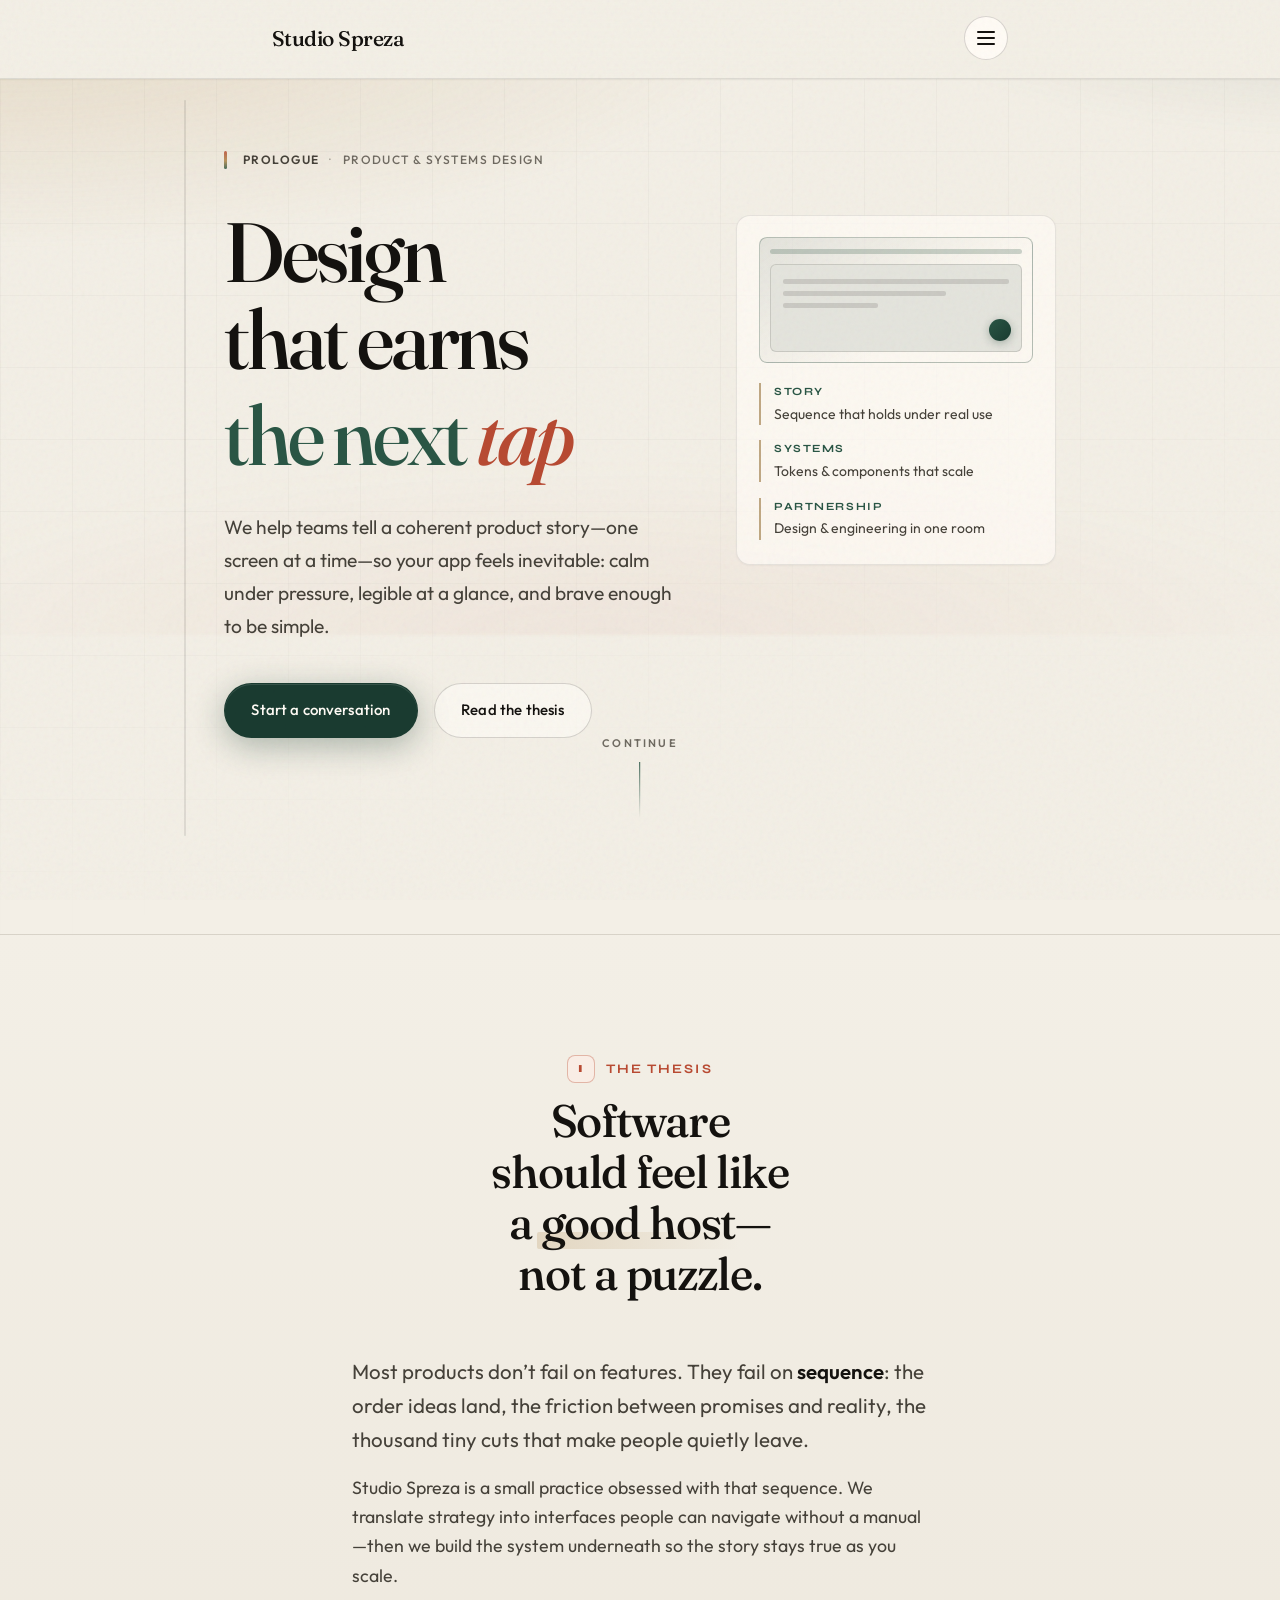
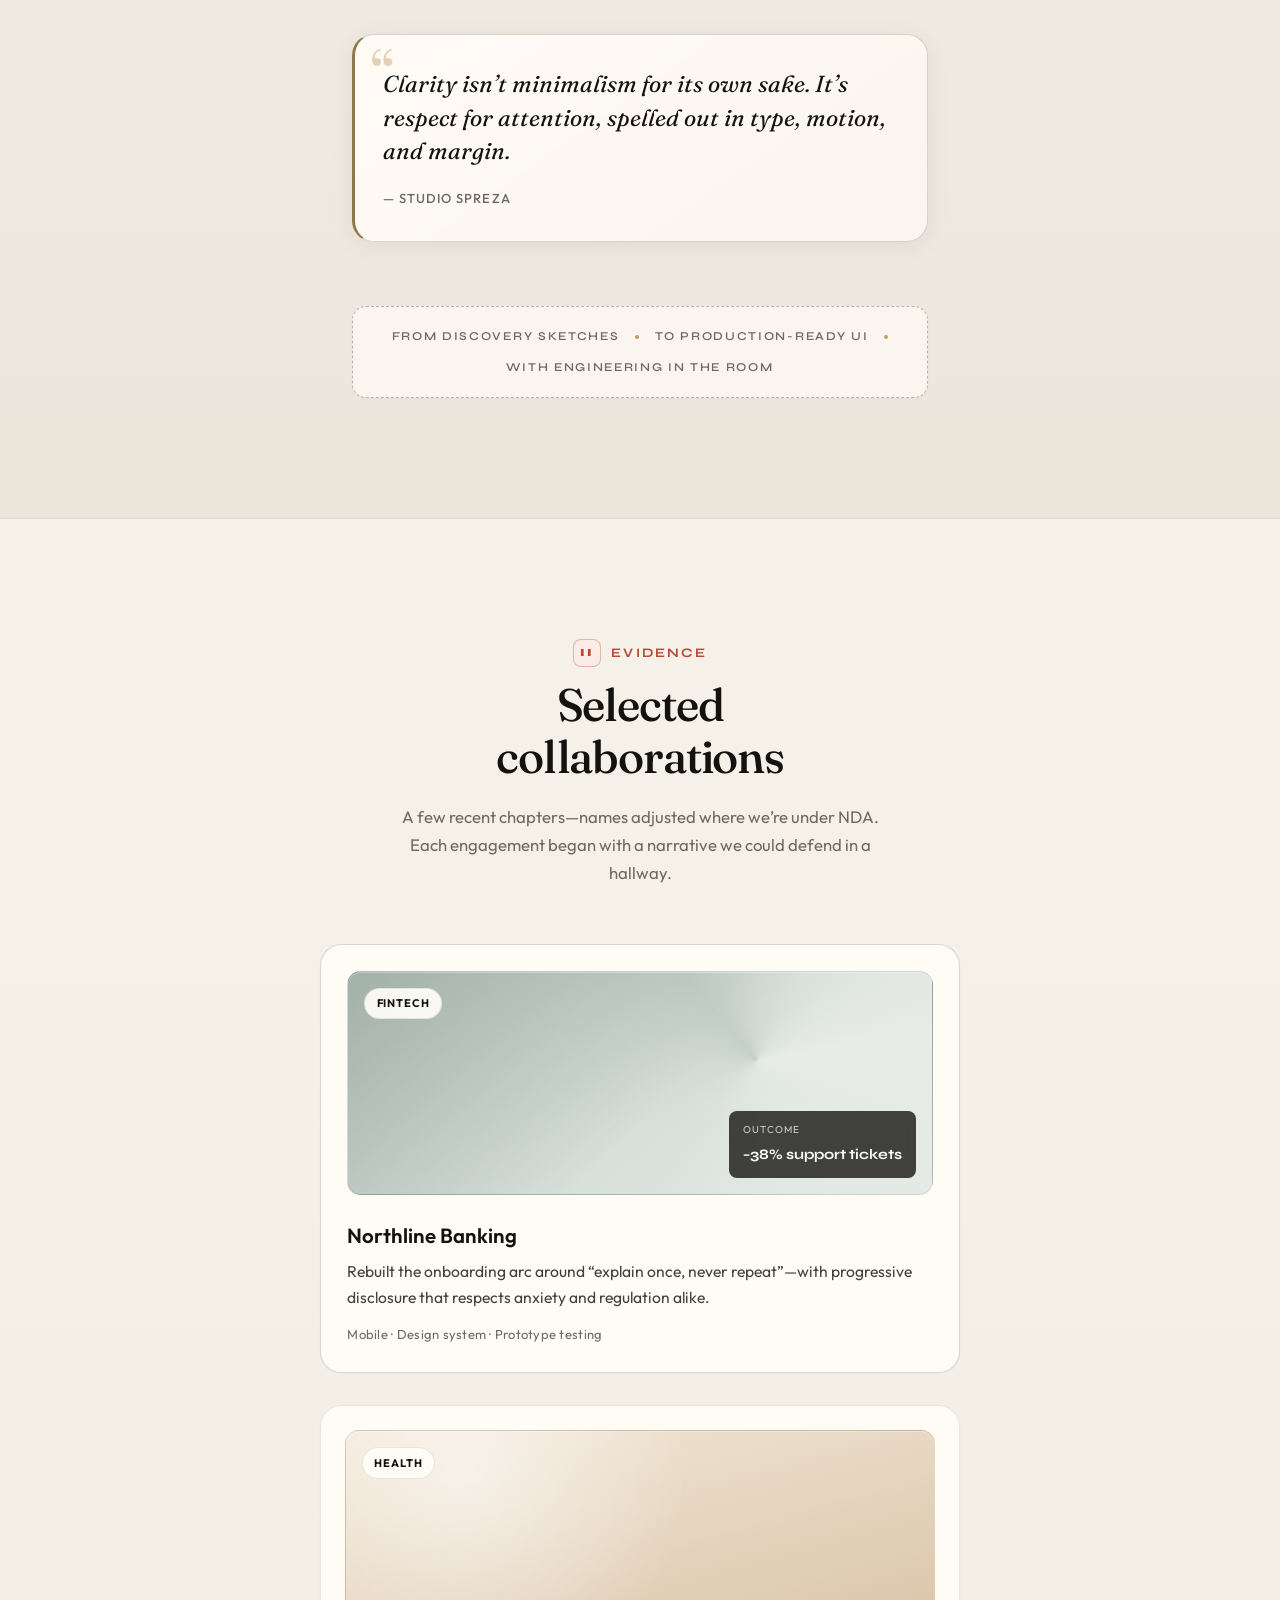
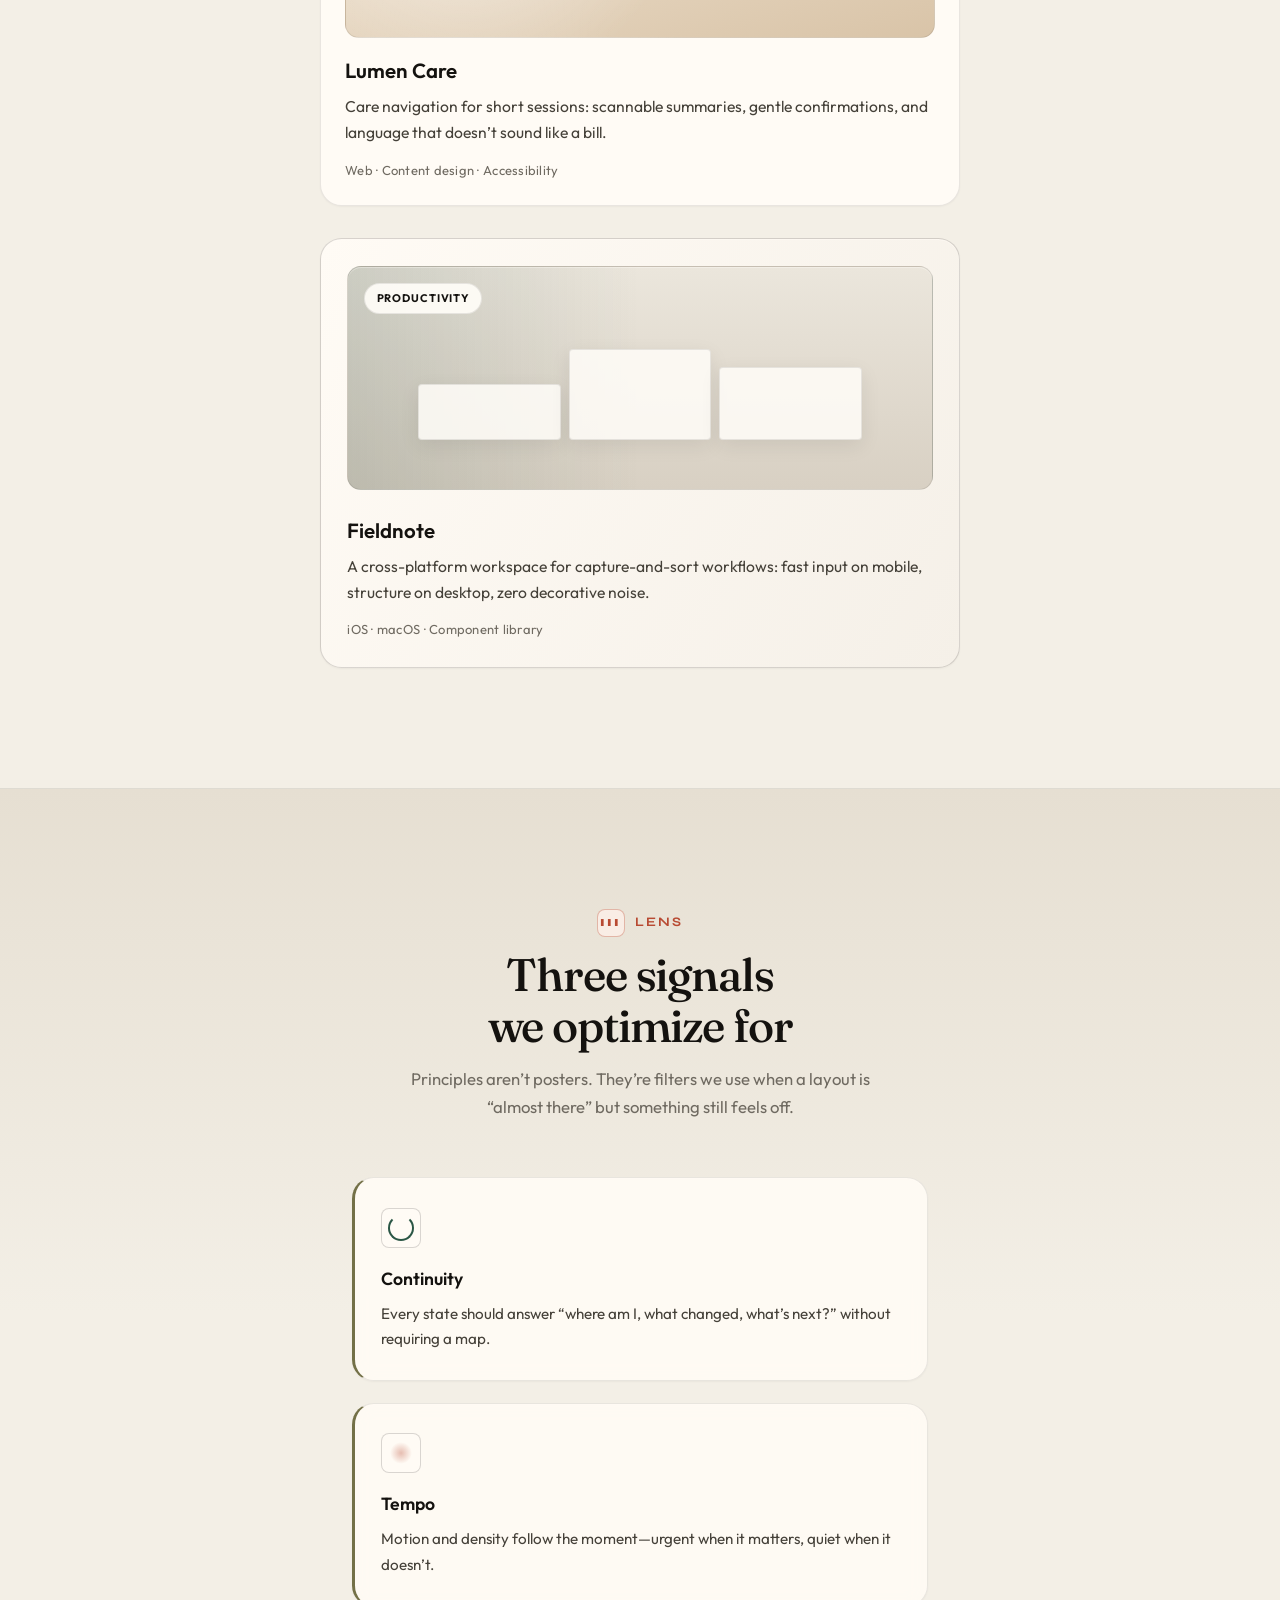
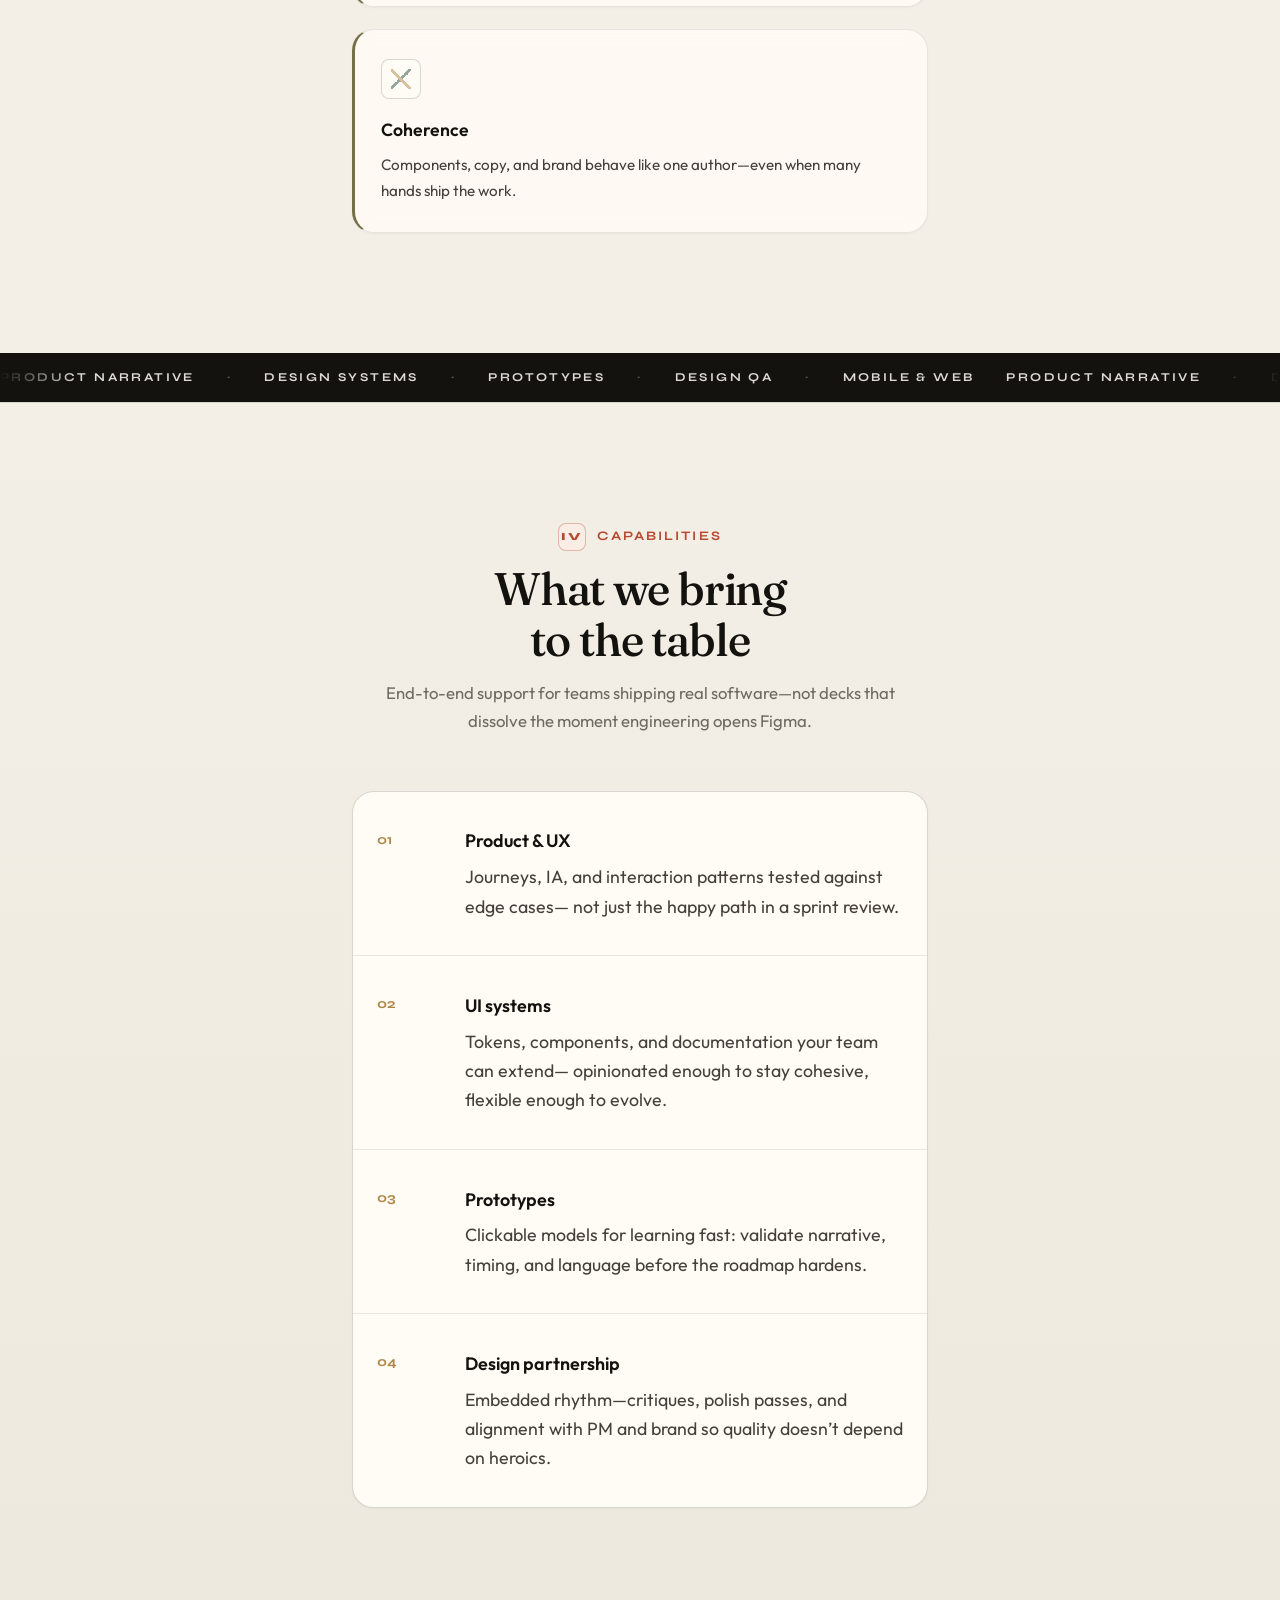
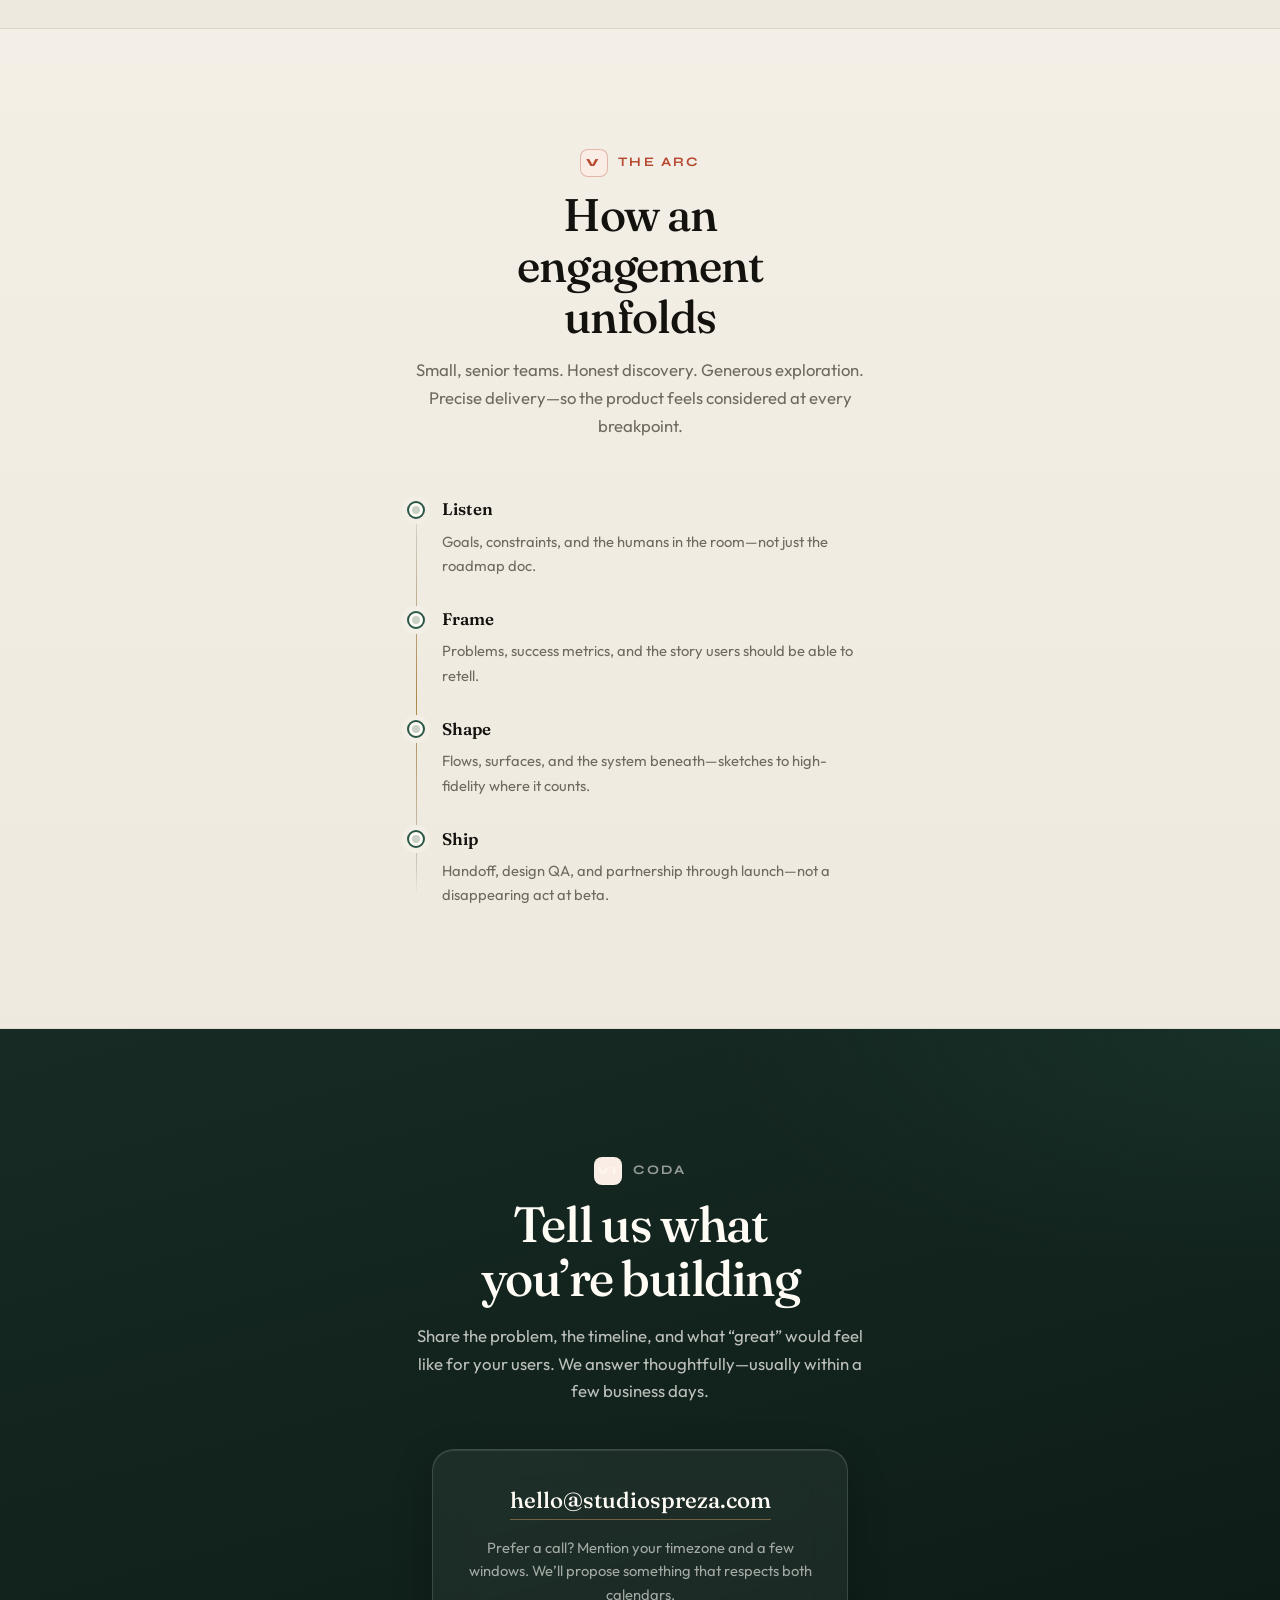
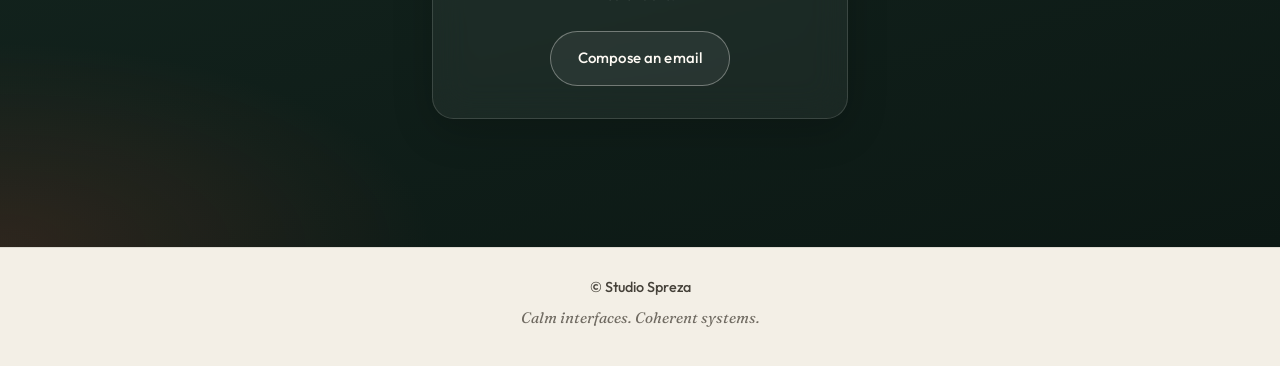
==== commit eb430d7d: "+" ====
--- a/index.html
+++ b/index.html
@@ -58,32 +58,67 @@
 
     <main id="main">
       <section class="hero" aria-labelledby="hero-title">
-        <div class="hero-aurora" aria-hidden="true"></div>
-        <div class="hero-grid" aria-hidden="true"></div>
-        <div class="wrap hero-inner">
-          <div class="hero-prelude" data-reveal>
-            <span class="hero-index">00</span>
-            <p class="hero-kicker">
-              Independent studio · Product &amp; systems design
-            </p>
-          </div>
-          <h1 id="hero-title" class="hero-title" data-reveal>
-            <span class="hero-title-line">Design that earns</span>
-            <span class="hero-title-line hero-title-line--accent">
-              the next <em class="hero-em">tap</em>
-            </span>
-          </h1>
-          <p class="hero-lede" data-reveal>
-            We help teams tell a coherent product story—one screen at a time—so
-            your app feels inevitable: calm under pressure, legible at a glance,
-            and brave enough to be simple.
-          </p>
-          <div class="hero-actions" data-reveal>
-            <a class="btn btn-primary" href="#contact">Start a conversation</a>
-            <a class="btn btn-ghost" href="#belief">Read the thesis</a>
-          </div>
+        <div class="hero-atmosphere" aria-hidden="true">
+          <div class="hero-glow"></div>
+          <div class="hero-mesh"></div>
+        </div>
+        <div class="wrap hero-content">
+          <header class="hero-header">
+            <p class="hero-eyebrow" data-reveal>
+              <span class="hero-eyebrow-rule" aria-hidden="true"></span>
+              <span class="hero-eyebrow-text">
+                <span class="hero-eyebrow-strong">Prologue</span>
+                <span class="hero-eyebrow-sep" aria-hidden="true">·</span>
+                Product &amp; systems design
+              </span>
+            </p>
+            <div class="hero-split">
+              <div class="hero-copy">
+                <h1 id="hero-title" class="hero-title" data-reveal>
+                  <span class="hero-title-line">Design that earns</span>
+                  <span class="hero-title-line hero-title-line--sub">
+                    the next <em class="hero-em">tap</em>
+                  </span>
+                </h1>
+                <p class="hero-lede" data-reveal>
+                  We help teams tell a coherent product story—one screen at a time—so
+                  your app feels inevitable: calm under pressure, legible at a glance,
+                  and brave enough to be simple.
+                </p>
+                <div class="hero-actions" data-reveal>
+                  <a class="btn btn-primary" href="#contact">Start a conversation</a>
+                  <a class="btn btn-ghost" href="#belief">Read the thesis</a>
+                </div>
+              </div>
+              <aside class="hero-panel" data-reveal aria-label="Studio focus">
+                <div class="hero-device" aria-hidden="true">
+                  <div class="hero-device-chrome"></div>
+                  <div class="hero-device-screen">
+                    <span class="hero-device-line"></span>
+                    <span class="hero-device-line hero-device-line--mid"></span>
+                    <span class="hero-device-line hero-device-line--short"></span>
+                    <span class="hero-device-fab"></span>
+                  </div>
+                </div>
+                <ul class="hero-panel-list">
+                  <li>
+                    <span class="hero-panel-k">Story</span>
+                    Sequence that holds under real use
+                  </li>
+                  <li>
+                    <span class="hero-panel-k">Systems</span>
+                    Tokens &amp; components that scale
+                  </li>
+                  <li>
+                    <span class="hero-panel-k">Partnership</span>
+                    Design &amp; engineering in one room
+                  </li>
+                </ul>
+              </aside>
+            </div>
+          </header>
           <a class="scroll-cue" href="#belief">
-            <span class="scroll-cue-text">Scroll</span>
+            <span class="scroll-cue-text">Continue</span>
             <span class="scroll-cue-line" aria-hidden="true"></span>
           </a>
         </div>
--- a/styles.css
+++ b/styles.css
@@ -416,125 +416,254 @@
 
 .hero {
   position: relative;
-  min-height: min(92vh, 52rem);
-  padding: clamp(3rem, 10vw, 6rem) 0 clamp(4rem, 12vw, 8rem);
+  min-height: min(88vh, 48rem);
+  padding: clamp(2.5rem, 8vw, 4.5rem) 0 clamp(5rem, 12vw, 7rem);
   overflow: clip;
-  display: flex;
-  align-items: center;
-}
-
-.hero-aurora {
-  position: absolute;
-  inset: -30% -20% 20%;
+}
+
+.hero-atmosphere {
+  position: absolute;
+  inset: 0;
+  pointer-events: none;
+}
+
+.hero-glow {
+  position: absolute;
+  inset: -25% -15% 35%;
   background:
-    radial-gradient(ellipse 55% 45% at 20% 15%, rgba(174, 134, 72, 0.32), transparent 60%),
-    radial-gradient(ellipse 50% 40% at 85% 10%, rgba(26, 59, 48, 0.18), transparent 55%),
-    radial-gradient(ellipse 70% 50% at 50% 100%, rgba(184, 74, 50, 0.07), transparent 50%);
-  filter: blur(2px);
-  pointer-events: none;
-}
-
-.hero-grid {
+    radial-gradient(ellipse 80% 55% at 12% 18%, rgba(174, 134, 72, 0.2), transparent 58%),
+    radial-gradient(ellipse 60% 50% at 92% 8%, rgba(26, 59, 48, 0.14), transparent 55%),
+    radial-gradient(ellipse 90% 45% at 48% 100%, rgba(184, 74, 50, 0.05), transparent 52%);
+  filter: blur(1.5px);
+}
+
+.hero-mesh {
   position: absolute;
   inset: 0;
+  opacity: 0.28;
   background-image:
     linear-gradient(var(--line) 1px, transparent 1px),
     linear-gradient(90deg, var(--line) 1px, transparent 1px);
-  background-size: clamp(3.5rem, 8vw, 5.5rem) clamp(3.5rem, 8vw, 5.5rem);
-  mask-image: radial-gradient(ellipse 75% 70% at 50% 35%, black 20%, transparent 70%);
-  opacity: 0.45;
-  pointer-events: none;
-}
-
-.hero-inner {
+  background-size: clamp(3rem, 7vw, 4.5rem) clamp(3rem, 7vw, 4.5rem);
+  mask-image: linear-gradient(165deg, black 0%, black 45%, transparent 78%);
+}
+
+.hero-content {
   position: relative;
-  width: 100%;
-  max-width: min(var(--content-max), var(--reading-max));
-  margin-inline: auto;
-  text-align: center;
-  padding: clamp(1.75rem, 4vw, 2.75rem) clamp(1.25rem, 3vw, 2rem) clamp(2.5rem, 5vw, 3.25rem);
-  border-radius: var(--radius-lg);
-  border: 1px solid color-mix(in srgb, var(--line-strong) 65%, transparent);
-  background: color-mix(in srgb, var(--bg-elevated) 35%, transparent);
-  box-shadow: var(--shadow-inset), var(--shadow-md);
-}
-
-@media (max-width: 480px) {
-  .hero-inner {
-    padding-inline: 1.15rem;
-  }
-}
-
-.hero-prelude {
-  display: flex;
-  align-items: baseline;
-  justify-content: center;
-  flex-wrap: wrap;
-  gap: 0.65rem 1rem;
-  margin-bottom: 1.25rem;
-}
-
-.hero-index {
-  font-family: var(--font-chapter);
-  font-weight: 700;
-  font-size: 0.75rem;
-  letter-spacing: 0.2em;
-  color: var(--signal);
-}
-
-.hero-kicker {
+  z-index: 1;
+  padding-bottom: clamp(4rem, 10vw, 5.25rem);
+}
+
+.hero-header {
   margin: 0;
+}
+
+.hero-eyebrow {
+  display: flex;
+  align-items: stretch;
+  gap: 1rem;
+  margin: 0 0 clamp(1.75rem, 4vw, 2.5rem);
+  max-width: 42rem;
+}
+
+.hero-eyebrow-rule {
+  flex: 0 0 3px;
+  border-radius: var(--radius-full);
+  background: linear-gradient(180deg, var(--signal), var(--warm) 55%, var(--accent-mid));
+  opacity: 0.85;
+}
+
+.hero-eyebrow-text {
+  align-self: center;
   font-size: 0.75rem;
   font-weight: 500;
-  letter-spacing: 0.14em;
+  letter-spacing: 0.12em;
   text-transform: uppercase;
   color: var(--ink-soft);
-  opacity: 0.92;
+  line-height: 1.5;
+}
+
+.hero-eyebrow-strong {
+  color: var(--ink-muted);
+  font-weight: 600;
+}
+
+.hero-eyebrow-sep {
+  margin: 0 0.4rem;
+  opacity: 0.55;
+}
+
+.hero-split {
+  display: flex;
+  flex-direction: column;
+  align-items: stretch;
+  gap: clamp(2rem, 5vw, 3rem);
+}
+
+@media (min-width: 960px) {
+  .hero-split {
+    flex-direction: row;
+    align-items: flex-start;
+    gap: clamp(2rem, 4vw, 3.5rem);
+  }
+}
+
+.hero-copy {
+  flex: 1;
+  min-width: 0;
 }
 
 .hero-title {
-  margin: 0 auto;
-  max-width: 14ch;
+  margin: 0;
+  max-width: min(100%, 13ch);
   font-family: var(--font-display);
-  font-size: clamp(2.75rem, 1.35rem + 5.5vw, 5rem);
+  font-size: clamp(2.85rem, 1.2rem + 6vw, 5.25rem);
   font-weight: 500;
-  line-height: 1.02;
-  letter-spacing: -0.035em;
+  line-height: 1.03;
+  letter-spacing: -0.038em;
   color: var(--ink);
   text-wrap: balance;
 }
 
+@media (min-width: 960px) {
+  .hero-title {
+    max-width: 15ch;
+  }
+}
+
 .hero-title-line {
   display: block;
 }
 
-.hero-title-line--accent {
-  margin-top: 0.1em;
-  background: linear-gradient(120deg, var(--ink) 0%, var(--accent-mid) 45%, var(--warm) 100%);
-  -webkit-background-clip: text;
-  background-clip: text;
-  color: transparent;
+.hero-title-line--sub {
+  margin-top: 0.12em;
+  color: var(--accent-mid);
 }
 
 .hero-em {
   font-style: italic;
   font-weight: 500;
+  color: var(--signal);
 }
 
 .hero-lede {
-  margin: clamp(1.5rem, 4vw, 2.25rem) auto 0;
+  margin: clamp(1.35rem, 3.5vw, 2rem) 0 0;
   max-width: var(--reading-max);
   font-size: clamp(1.05rem, 1rem + 0.25vw, 1.25rem);
-  line-height: 1.7;
+  line-height: 1.72;
   color: var(--ink-muted);
 }
 
 .hero-actions {
-  margin-top: clamp(1.75rem, 4vw, 2.75rem);
+  margin-top: clamp(1.65rem, 3.5vw, 2.5rem);
   display: flex;
   flex-wrap: wrap;
   gap: 0.75rem 1rem;
-  justify-content: center;
+  justify-content: flex-start;
+}
+
+.hero-panel {
+  flex: 0 1 auto;
+  width: 100%;
+  max-width: 20rem;
+  margin-inline: 0;
+  padding: 1.35rem 1.35rem 1.5rem;
+  border-radius: var(--radius-md);
+  border: 1px solid var(--line);
+  background: color-mix(in srgb, var(--bg-elevated) 72%, transparent);
+  box-shadow: var(--shadow-sm);
+  align-self: flex-start;
+}
+
+@media (min-width: 960px) {
+  .hero-panel {
+    margin-left: auto;
+    margin-top: 0.35rem;
+  }
+}
+
+.hero-device {
+  margin-bottom: 1.25rem;
+  padding: 0.65rem;
+  border-radius: var(--radius-sm);
+  background: linear-gradient(145deg, var(--accent-soft), transparent 65%);
+  border: 1px solid color-mix(in srgb, var(--accent-mid) 22%, var(--line));
+}
+
+.hero-device-chrome {
+  height: 5px;
+  border-radius: 3px;
+  margin-bottom: 0.65rem;
+  background: color-mix(in srgb, var(--accent-mid) 35%, var(--line));
+  opacity: 0.55;
+}
+
+.hero-device-screen {
+  position: relative;
+  min-height: 5.5rem;
+  border-radius: calc(var(--radius-sm) - 2px);
+  background: color-mix(in srgb, var(--bg-elevated) 88%, var(--accent) 12%);
+  border: 1px solid color-mix(in srgb, var(--line-strong) 80%, transparent);
+  padding: 0.85rem 0.75rem;
+  display: flex;
+  flex-direction: column;
+  gap: 0.45rem;
+}
+
+.hero-device-line {
+  display: block;
+  height: 5px;
+  border-radius: 2px;
+  background: color-mix(in srgb, var(--ink-muted) 16%, transparent);
+  width: 100%;
+}
+
+.hero-device-line--mid {
+  width: 72%;
+}
+
+.hero-device-line--short {
+  width: 42%;
+}
+
+.hero-device-fab {
+  position: absolute;
+  right: 0.65rem;
+  bottom: 0.65rem;
+  width: 1.35rem;
+  height: 1.35rem;
+  border-radius: var(--radius-full);
+  background: linear-gradient(135deg, var(--accent-mid), var(--accent));
+  box-shadow: 0 2px 8px var(--accent-glow);
+}
+
+.hero-panel-list {
+  margin: 0;
+  padding: 0;
+  list-style: none;
+  display: flex;
+  flex-direction: column;
+  gap: 0.95rem;
+}
+
+.hero-panel-list li {
+  margin: 0;
+  padding-left: 0.85rem;
+  border-left: 2px solid color-mix(in srgb, var(--warm) 55%, var(--line-strong));
+  font-size: 0.875rem;
+  line-height: 1.55;
+  color: var(--ink-muted);
+}
+
+.hero-panel-k {
+  display: block;
+  font-family: var(--font-chapter);
+  font-size: 0.6875rem;
+  font-weight: 700;
+  letter-spacing: 0.14em;
+  text-transform: uppercase;
+  color: var(--accent-mid);
+  margin-bottom: 0.2rem;
 }
 
 .btn {
@@ -598,9 +727,9 @@
 .scroll-cue {
   position: absolute;
   left: 50%;
-  right: auto;
-  bottom: -0.25rem;
+  bottom: max(0.25rem, env(safe-area-inset-bottom, 0px));
   transform: translateX(-50%);
+  z-index: 2;
   display: flex;
   flex-direction: column;
   align-items: center;
@@ -611,12 +740,15 @@
   font-weight: 600;
   letter-spacing: 0.2em;
   text-transform: uppercase;
-  transition: color 0.2s;
+  transition:
+    color 0.2s,
+    transform 0.25s var(--ease-out);
+  pointer-events: auto;
 }
 
 .scroll-cue:hover {
   color: var(--accent-mid);
-  transform: translateX(-50%);
+  transform: translateX(-50%) translateY(-3px);
 }
 
 .scroll-cue-line {
@@ -639,12 +771,6 @@
     transform: scaleY(1);
     opacity: 0;
     transform-origin: top;
-  }
-}
-
-@media (max-width: 768px) {
-  .scroll-cue {
-    display: none;
   }
 }
 
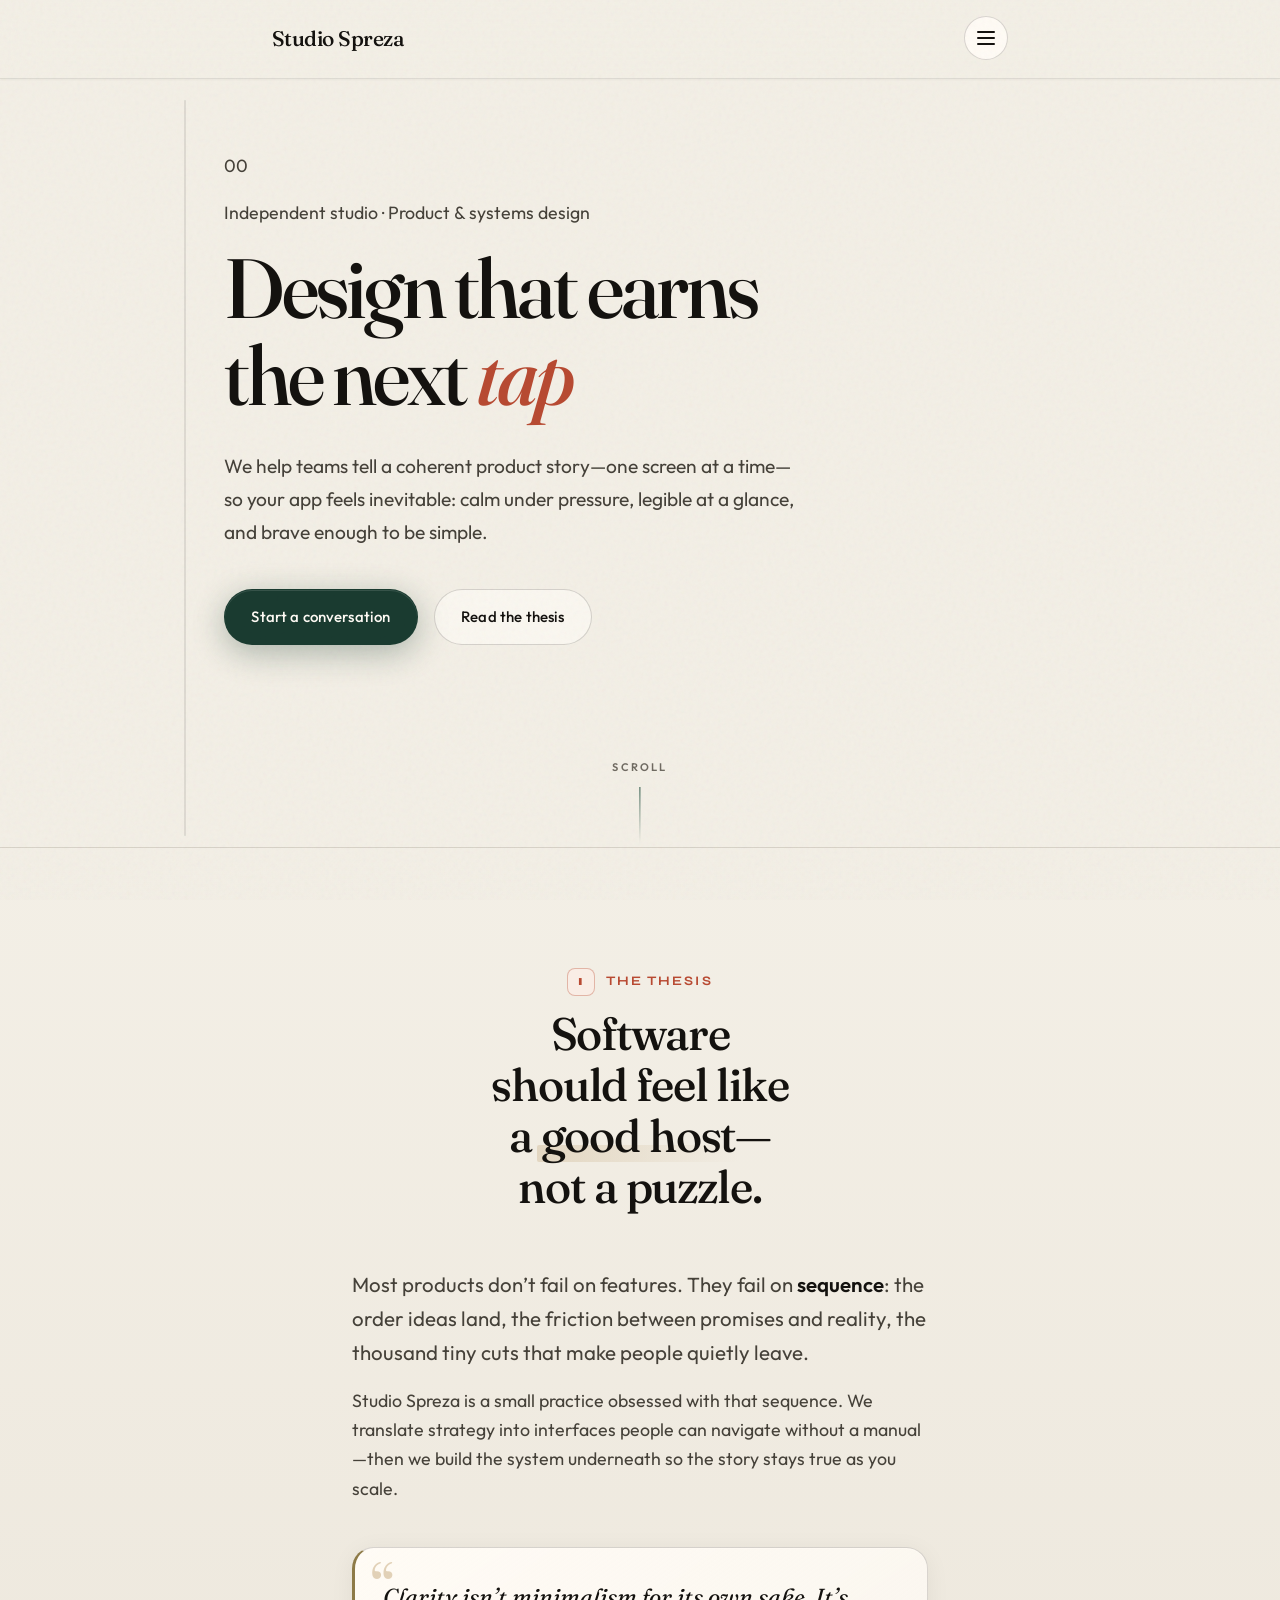
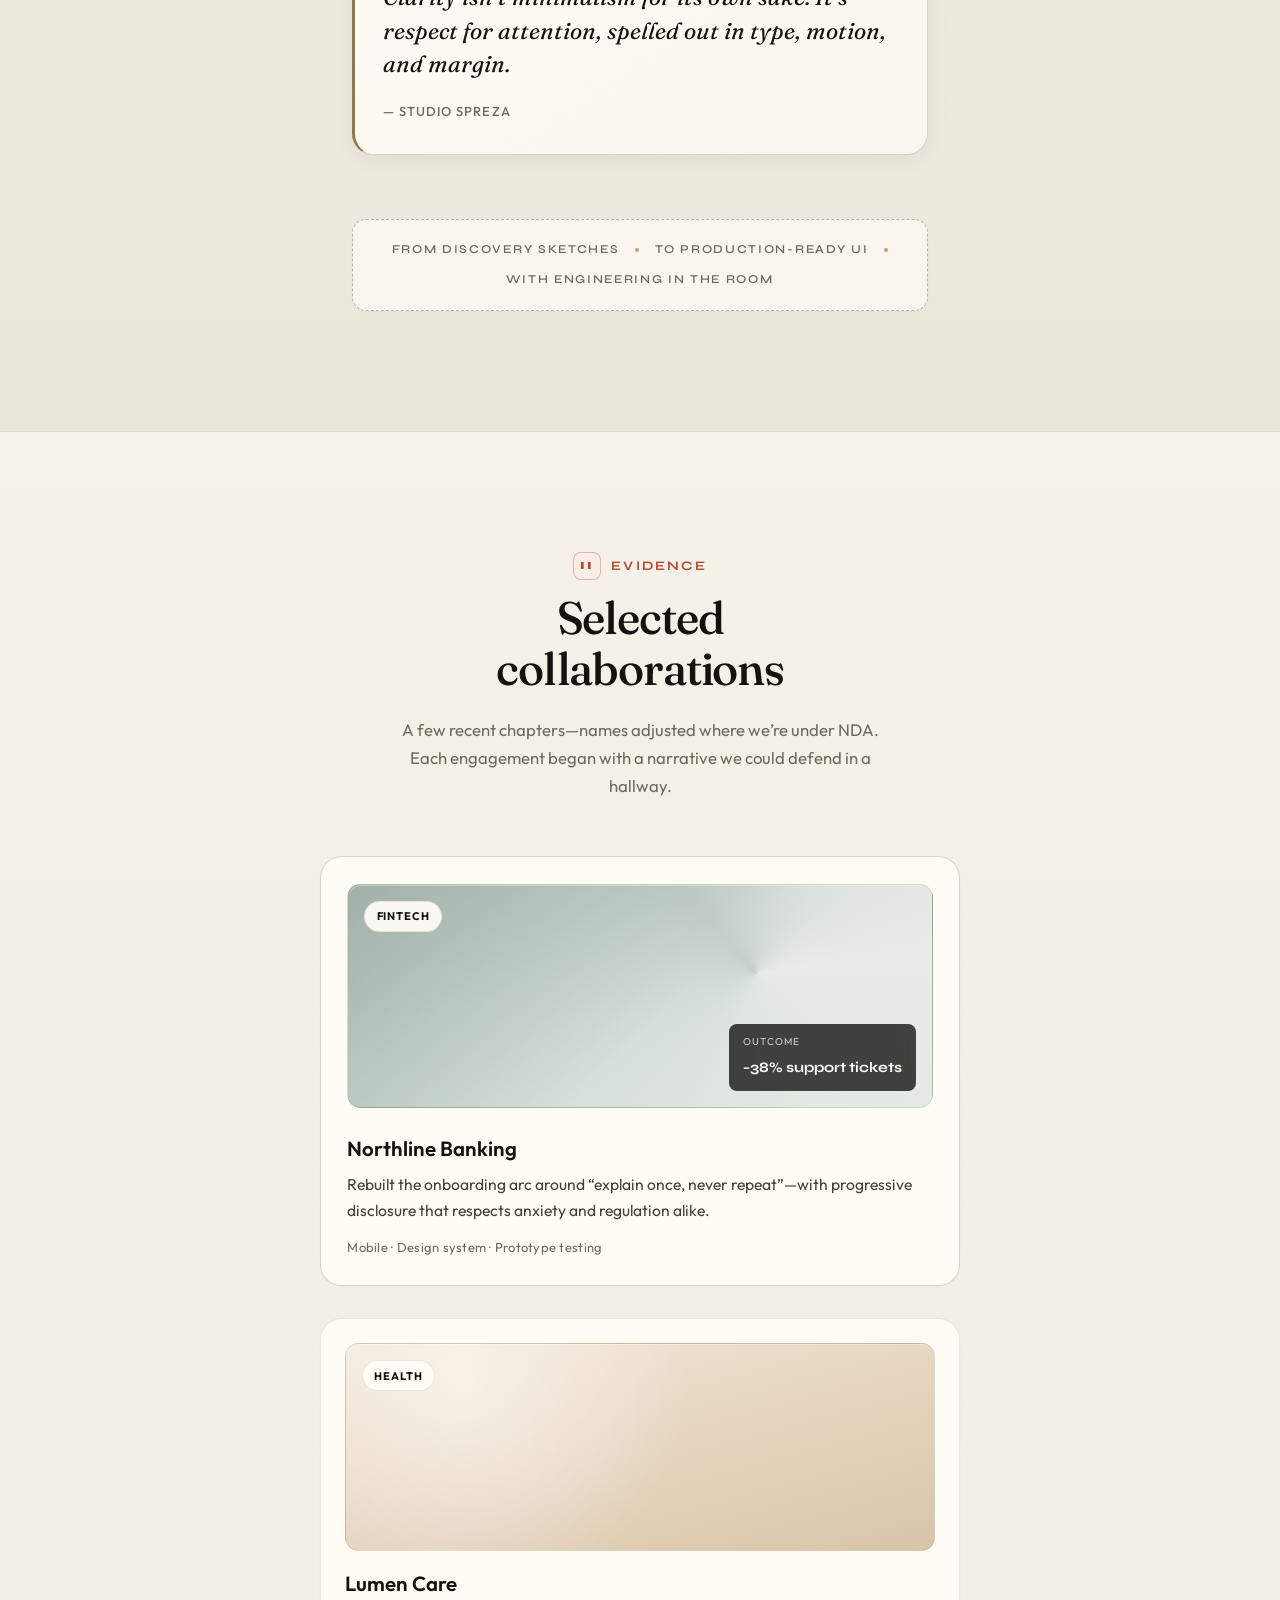
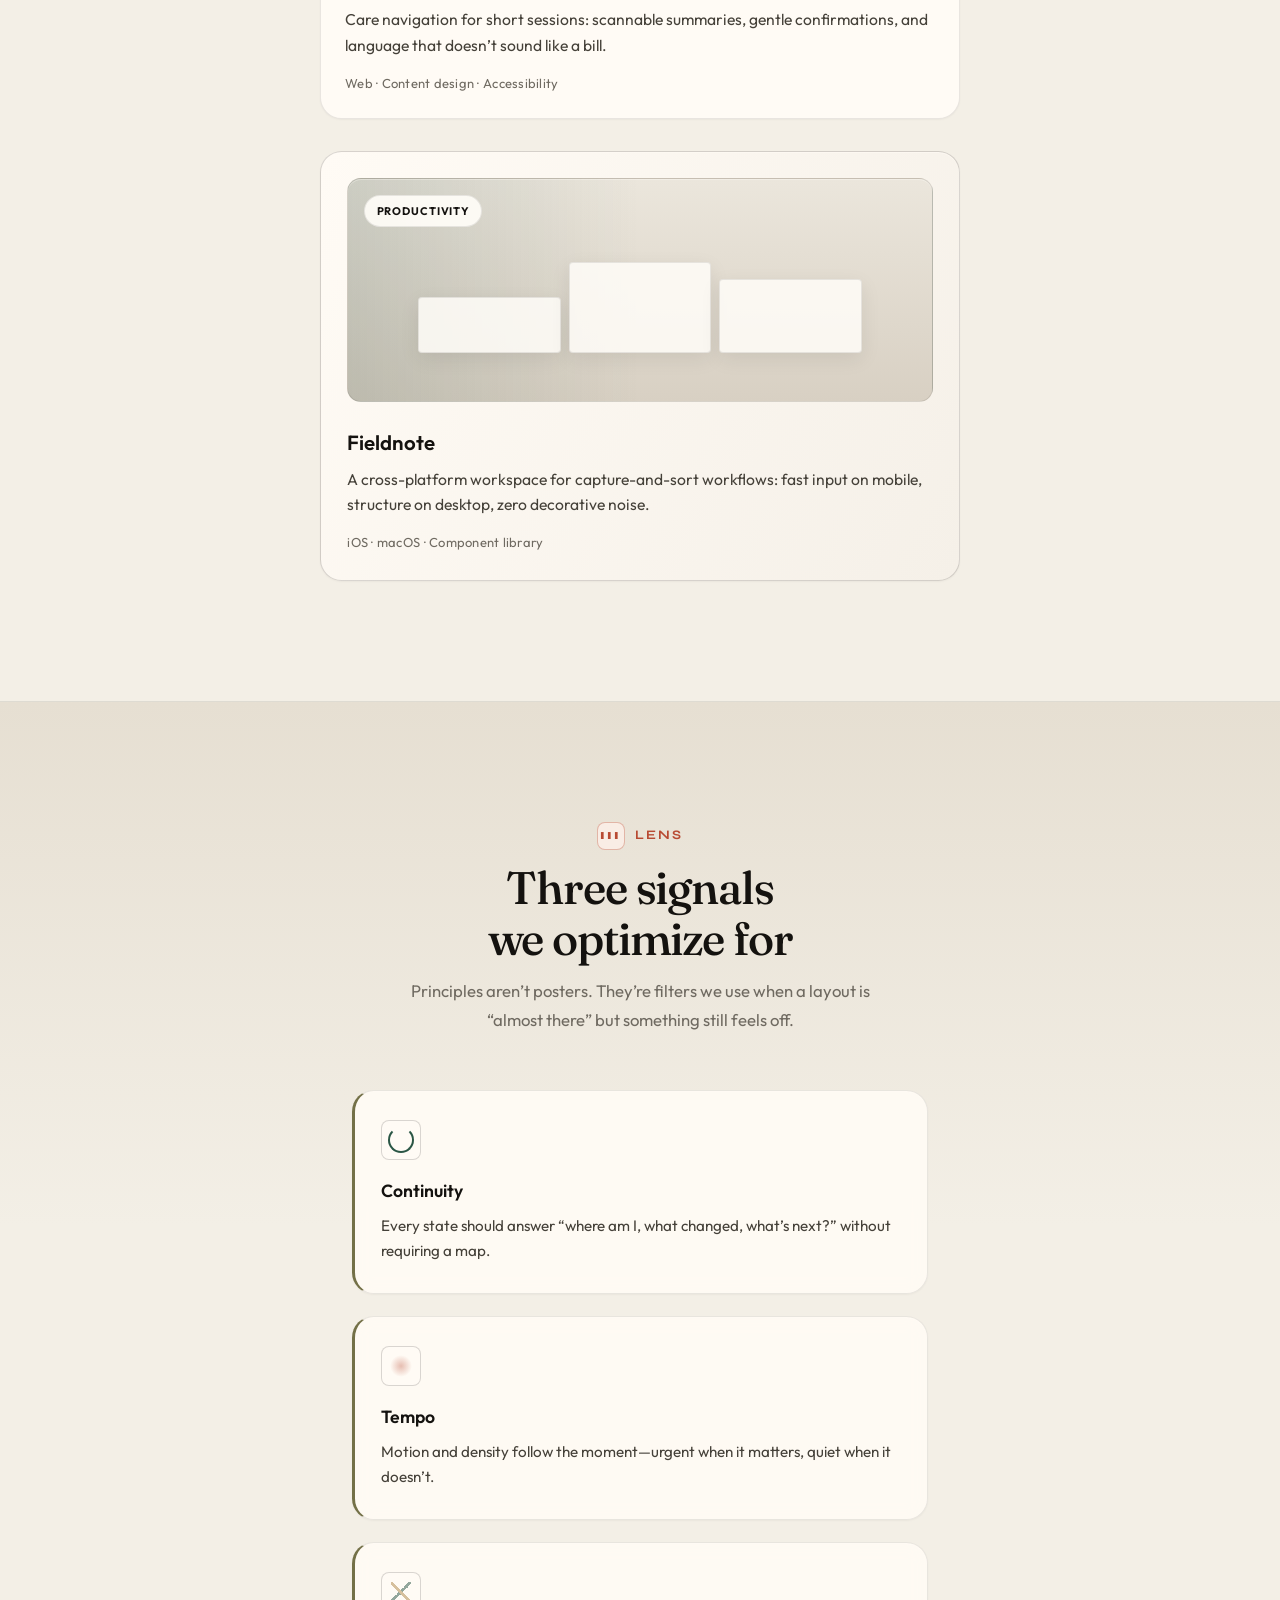
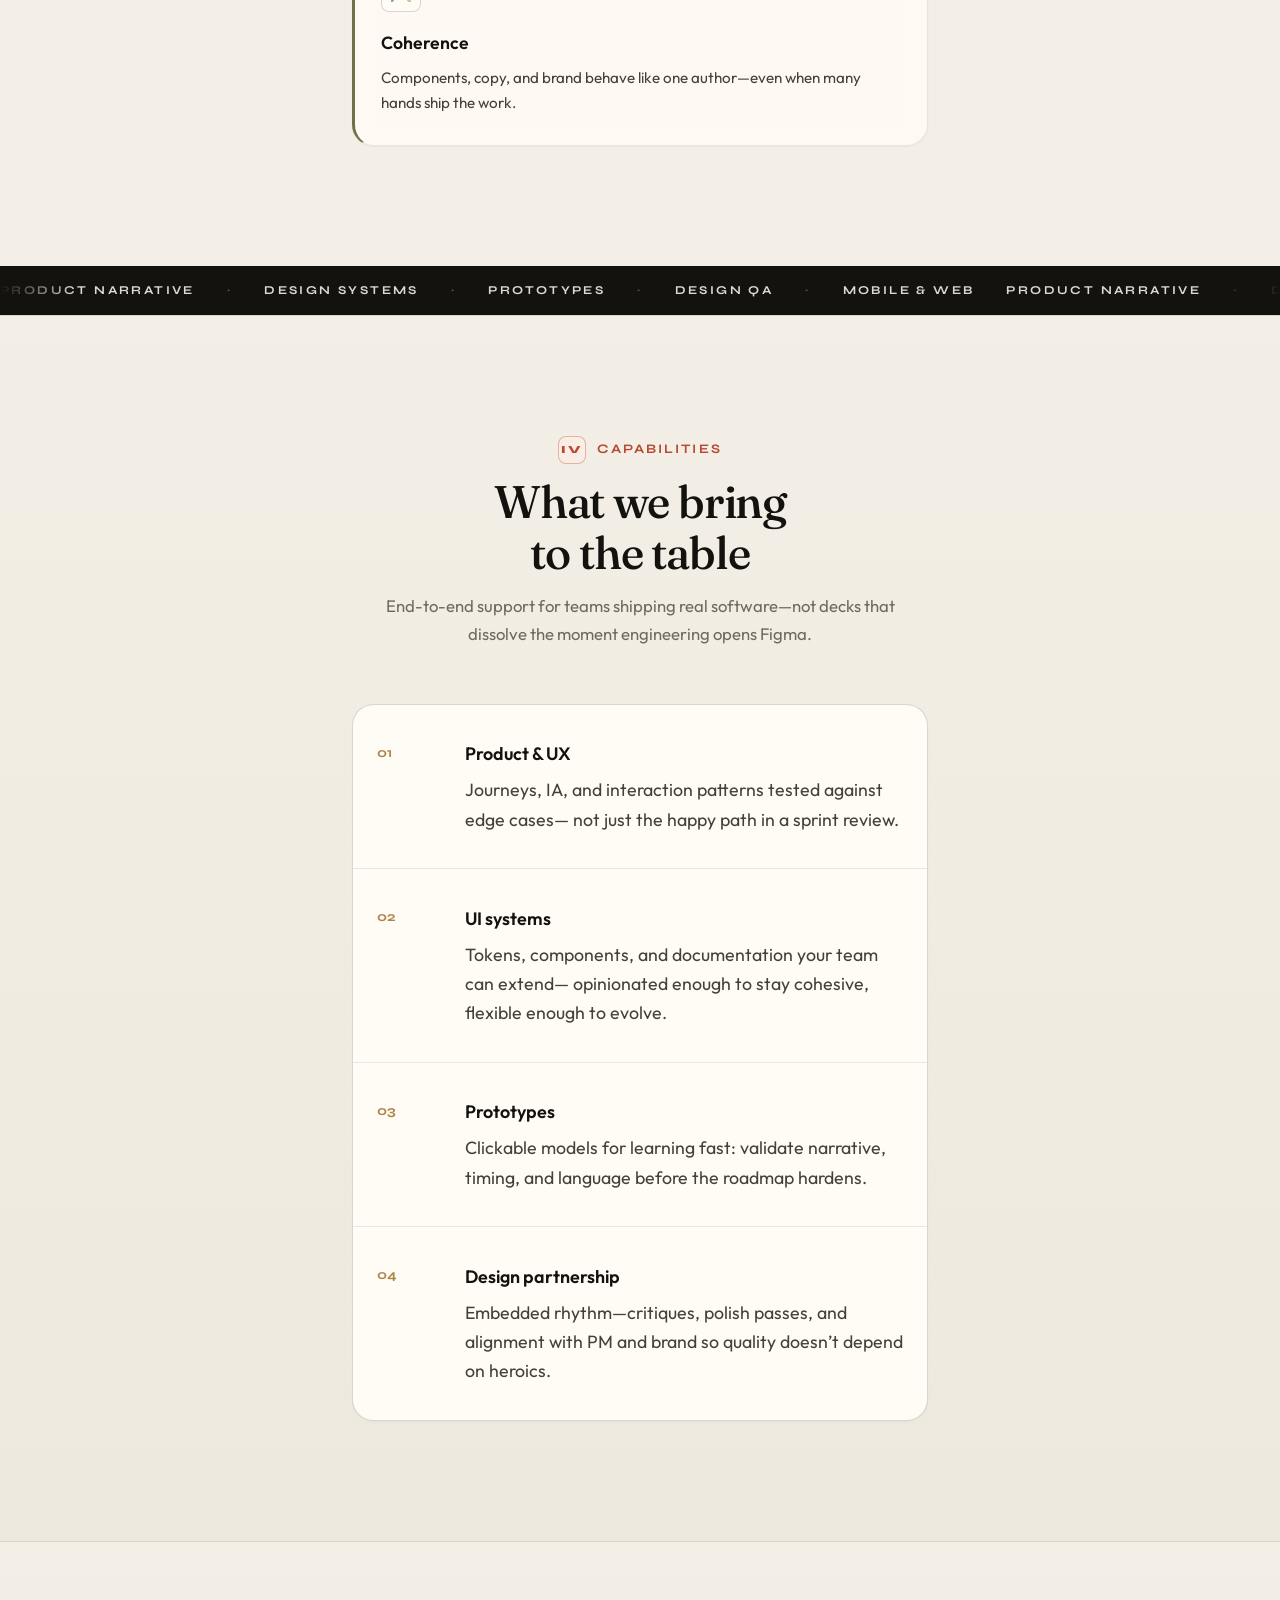
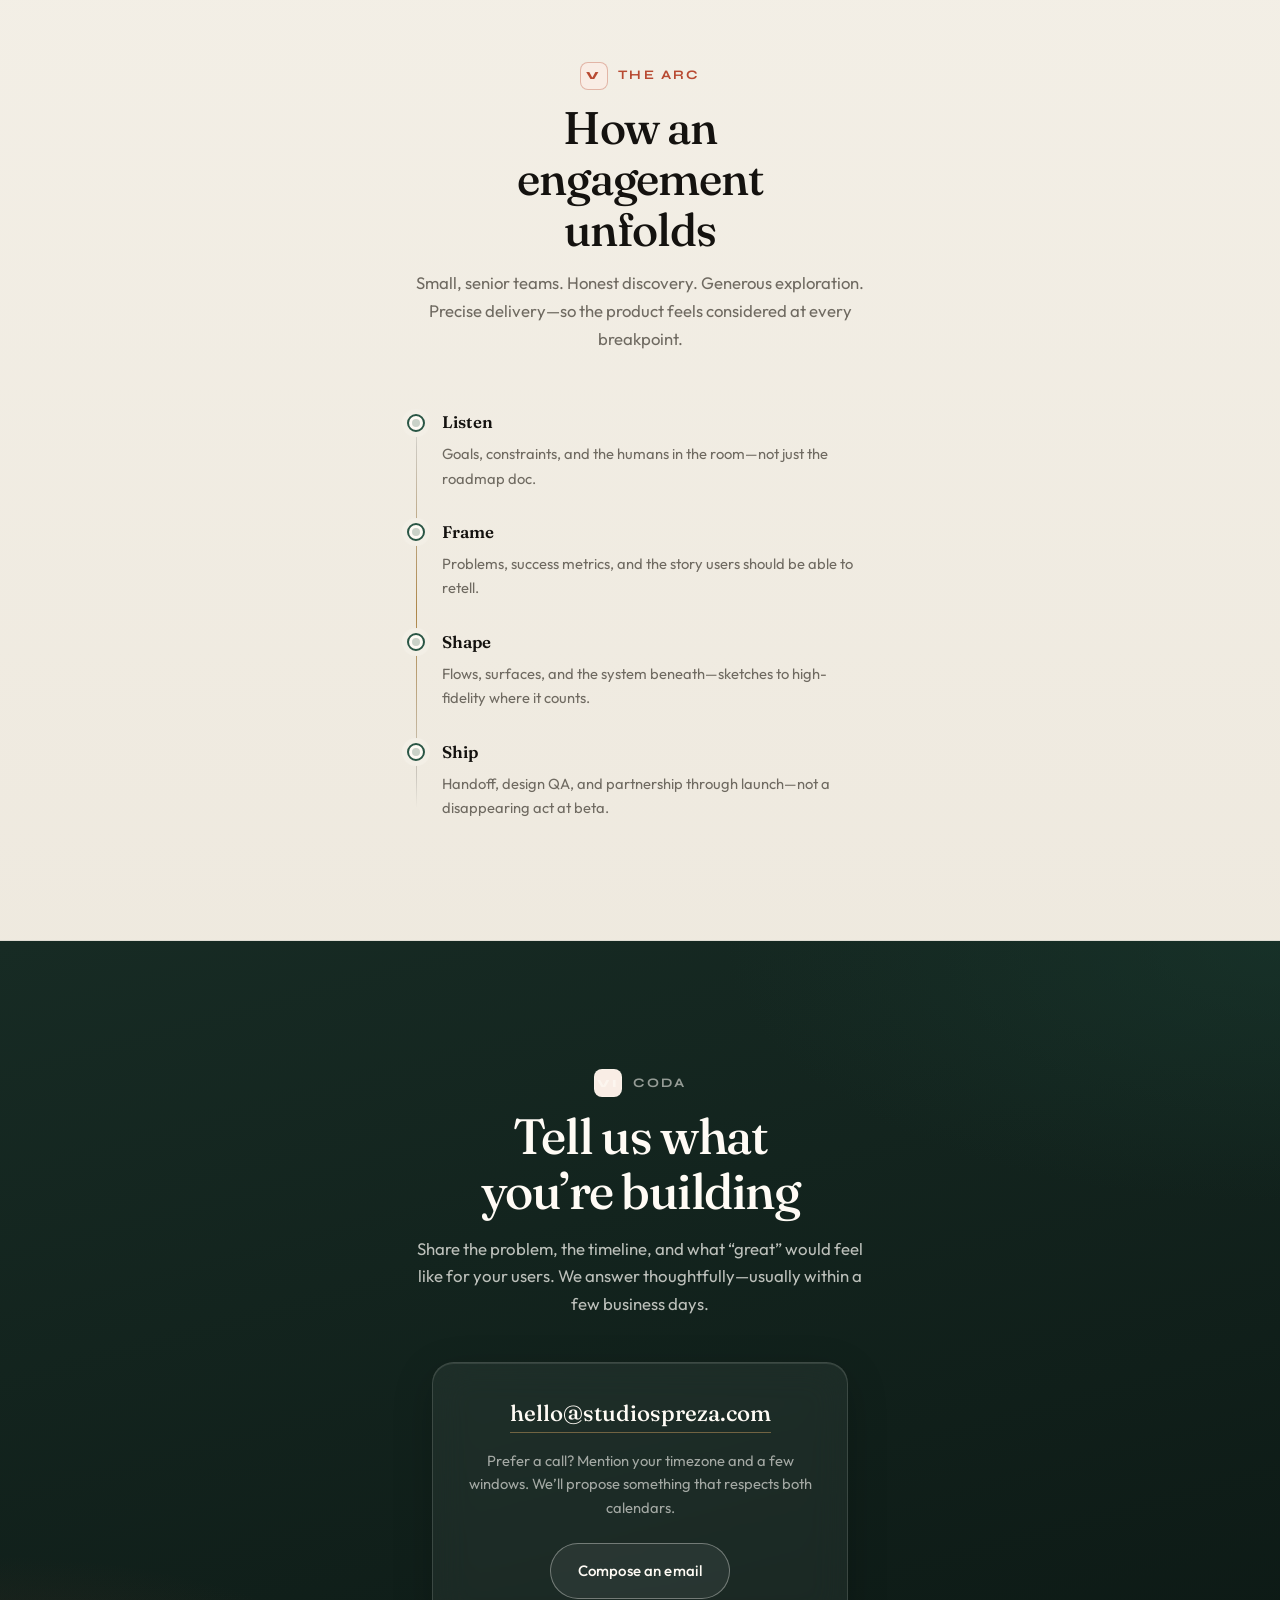
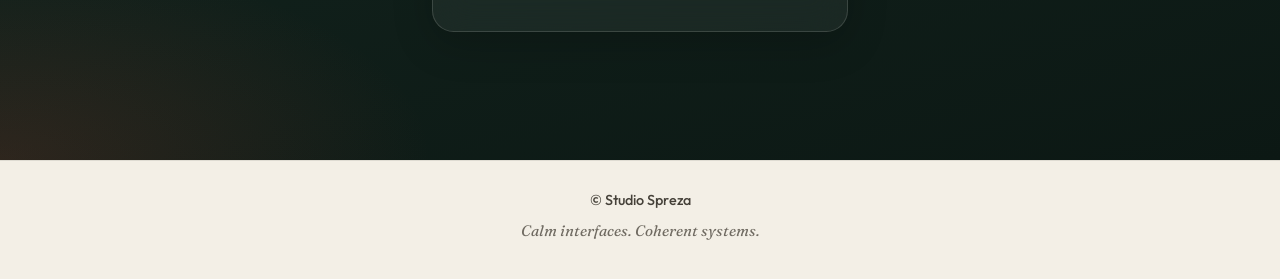
==== commit 5a1cba4f: "+" ====
--- a/index.html
+++ b/index.html
@@ -16,7 +16,8 @@
       rel="stylesheet"
     />
     <link rel="stylesheet" href="styles.css" />
-    <link rel="icon" href="favicon.svg" type="image/svg+xml" />
+    <link rel="icon" href="favicon.png" type="image/png" />
+    <link rel="apple-touch-icon" href="favicon.png" />
   </head>
   <body>
     <div class="grain" aria-hidden="true"></div>
@@ -58,67 +59,32 @@
 
     <main id="main">
       <section class="hero" aria-labelledby="hero-title">
-        <div class="hero-atmosphere" aria-hidden="true">
-          <div class="hero-glow"></div>
-          <div class="hero-mesh"></div>
-        </div>
-        <div class="wrap hero-content">
-          <header class="hero-header">
-            <p class="hero-eyebrow" data-reveal>
-              <span class="hero-eyebrow-rule" aria-hidden="true"></span>
-              <span class="hero-eyebrow-text">
-                <span class="hero-eyebrow-strong">Prologue</span>
-                <span class="hero-eyebrow-sep" aria-hidden="true">·</span>
-                Product &amp; systems design
-              </span>
-            </p>
-            <div class="hero-split">
-              <div class="hero-copy">
-                <h1 id="hero-title" class="hero-title" data-reveal>
-                  <span class="hero-title-line">Design that earns</span>
-                  <span class="hero-title-line hero-title-line--sub">
-                    the next <em class="hero-em">tap</em>
-                  </span>
-                </h1>
-                <p class="hero-lede" data-reveal>
-                  We help teams tell a coherent product story—one screen at a time—so
-                  your app feels inevitable: calm under pressure, legible at a glance,
-                  and brave enough to be simple.
-                </p>
-                <div class="hero-actions" data-reveal>
-                  <a class="btn btn-primary" href="#contact">Start a conversation</a>
-                  <a class="btn btn-ghost" href="#belief">Read the thesis</a>
-                </div>
-              </div>
-              <aside class="hero-panel" data-reveal aria-label="Studio focus">
-                <div class="hero-device" aria-hidden="true">
-                  <div class="hero-device-chrome"></div>
-                  <div class="hero-device-screen">
-                    <span class="hero-device-line"></span>
-                    <span class="hero-device-line hero-device-line--mid"></span>
-                    <span class="hero-device-line hero-device-line--short"></span>
-                    <span class="hero-device-fab"></span>
-                  </div>
-                </div>
-                <ul class="hero-panel-list">
-                  <li>
-                    <span class="hero-panel-k">Story</span>
-                    Sequence that holds under real use
-                  </li>
-                  <li>
-                    <span class="hero-panel-k">Systems</span>
-                    Tokens &amp; components that scale
-                  </li>
-                  <li>
-                    <span class="hero-panel-k">Partnership</span>
-                    Design &amp; engineering in one room
-                  </li>
-                </ul>
-              </aside>
-            </div>
-          </header>
+        <div class="hero-aurora" aria-hidden="true"></div>
+        <div class="hero-grid" aria-hidden="true"></div>
+        <div class="wrap hero-inner">
+          <div class="hero-prelude" data-reveal>
+            <span class="hero-index">00</span>
+            <p class="hero-kicker">
+              Independent studio · Product &amp; systems design
+            </p>
+          </div>
+          <h1 id="hero-title" class="hero-title" data-reveal>
+            <span class="hero-title-line">Design that earns</span>
+            <span class="hero-title-line hero-title-line--accent">
+              the next <em class="hero-em">tap</em>
+            </span>
+          </h1>
+          <p class="hero-lede" data-reveal>
+            We help teams tell a coherent product story—one screen at a time—so
+            your app feels inevitable: calm under pressure, legible at a glance,
+            and brave enough to be simple.
+          </p>
+          <div class="hero-actions" data-reveal>
+            <a class="btn btn-primary" href="#contact">Start a conversation</a>
+            <a class="btn btn-ghost" href="#belief">Read the thesis</a>
+          </div>
           <a class="scroll-cue" href="#belief">
-            <span class="scroll-cue-text">Continue</span>
+            <span class="scroll-cue-text">Scroll</span>
             <span class="scroll-cue-line" aria-hidden="true"></span>
           </a>
         </div>
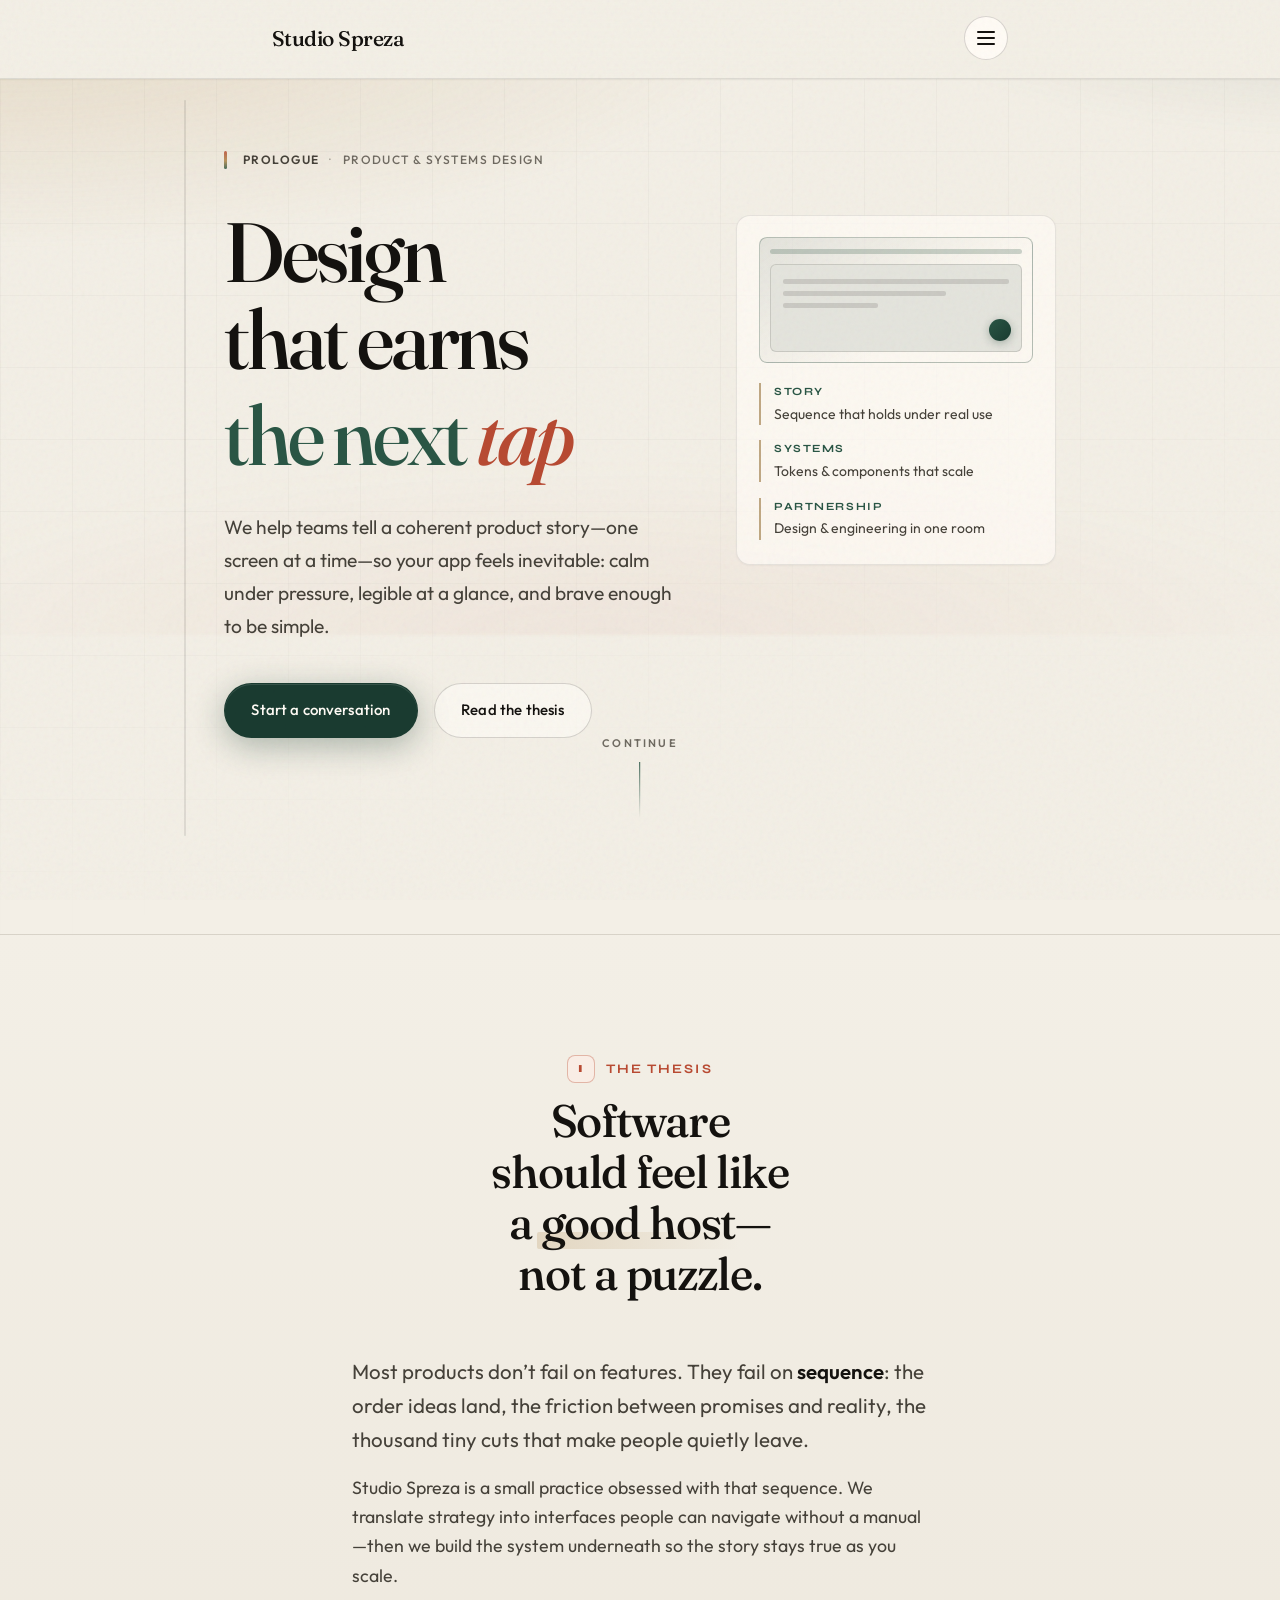
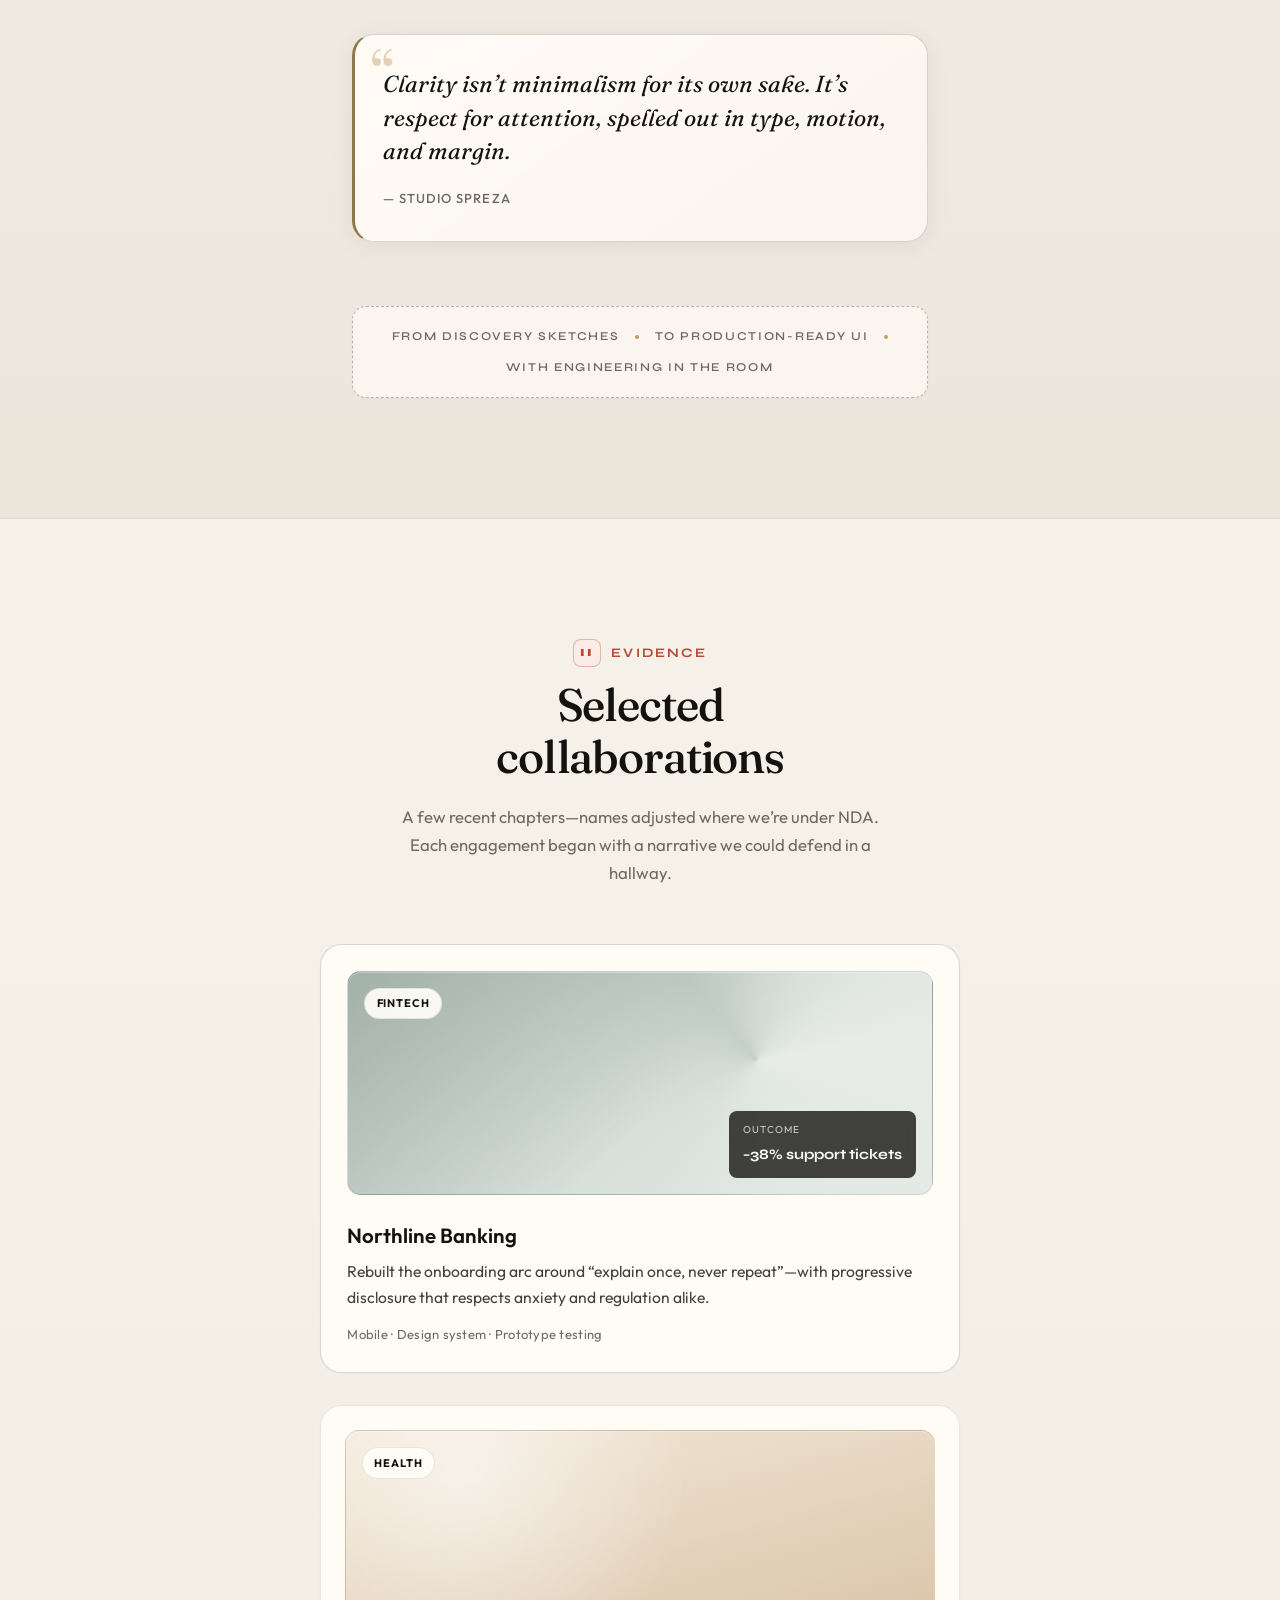
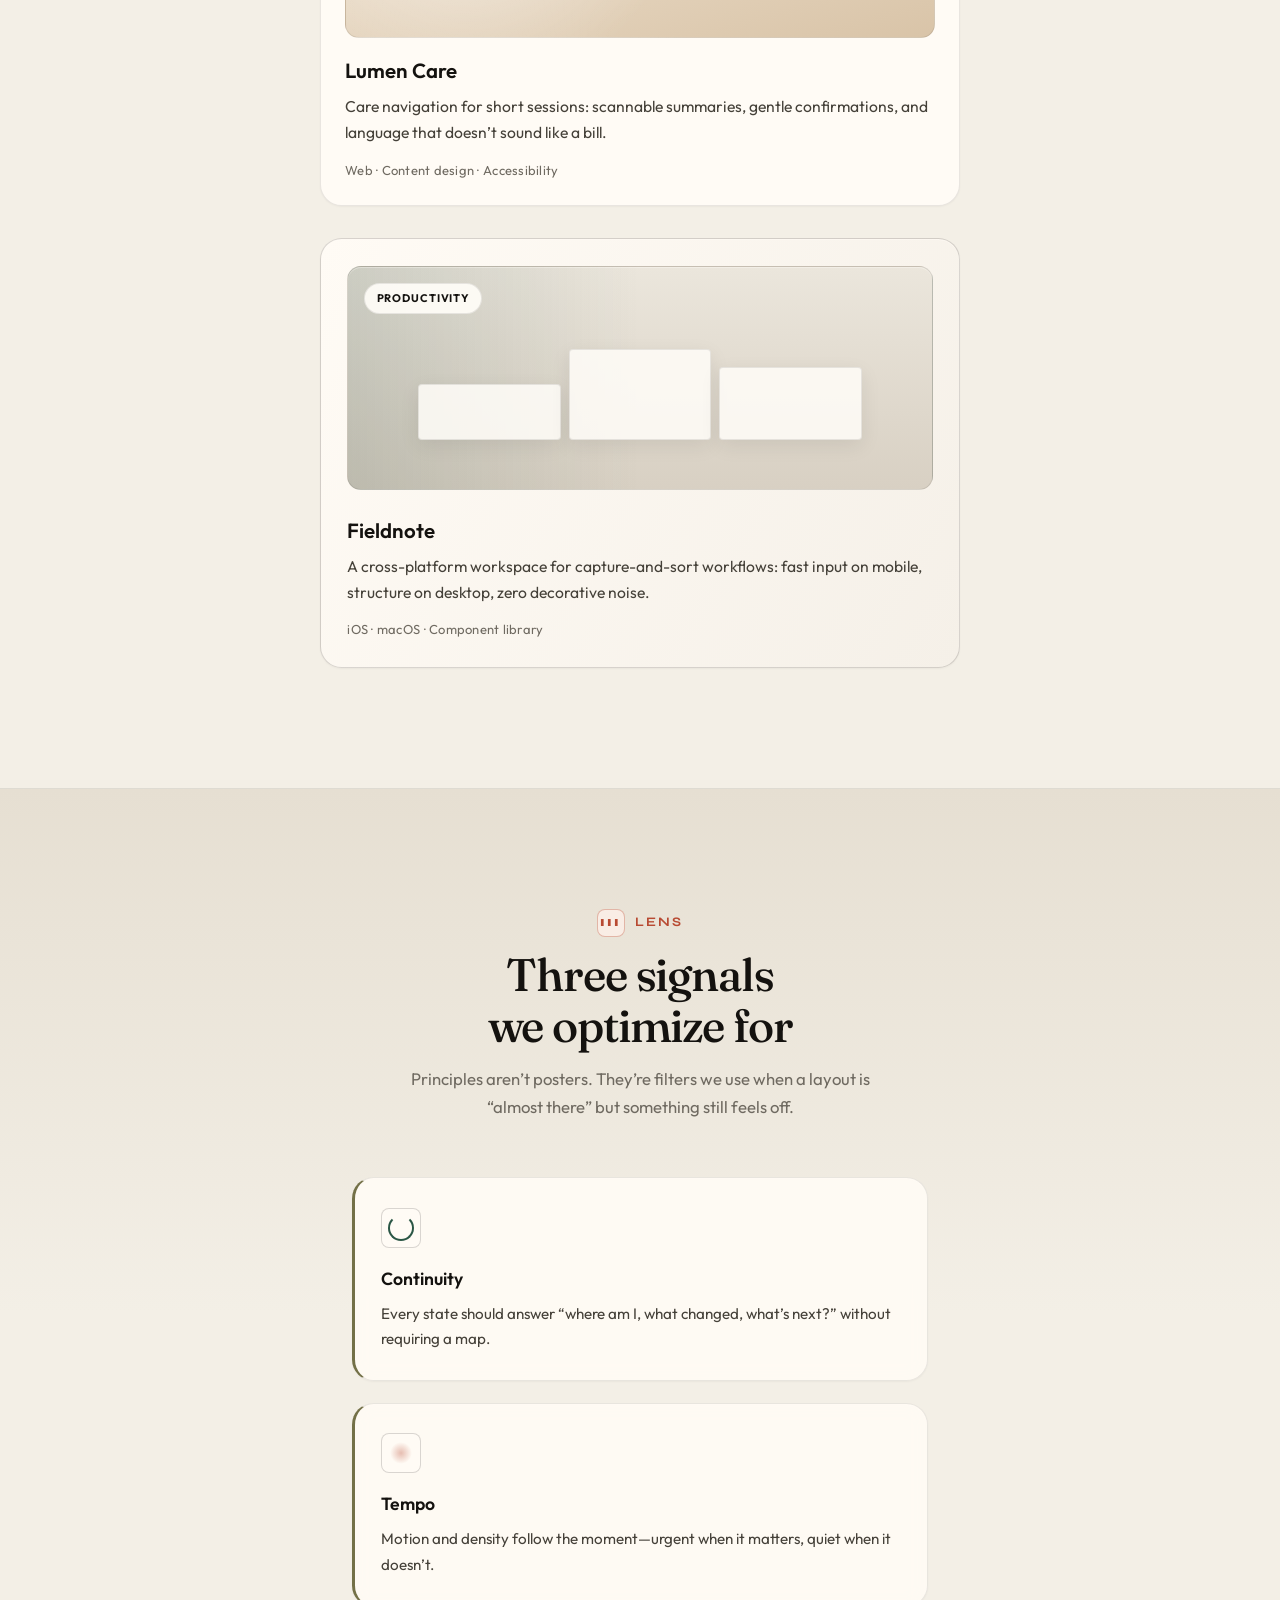
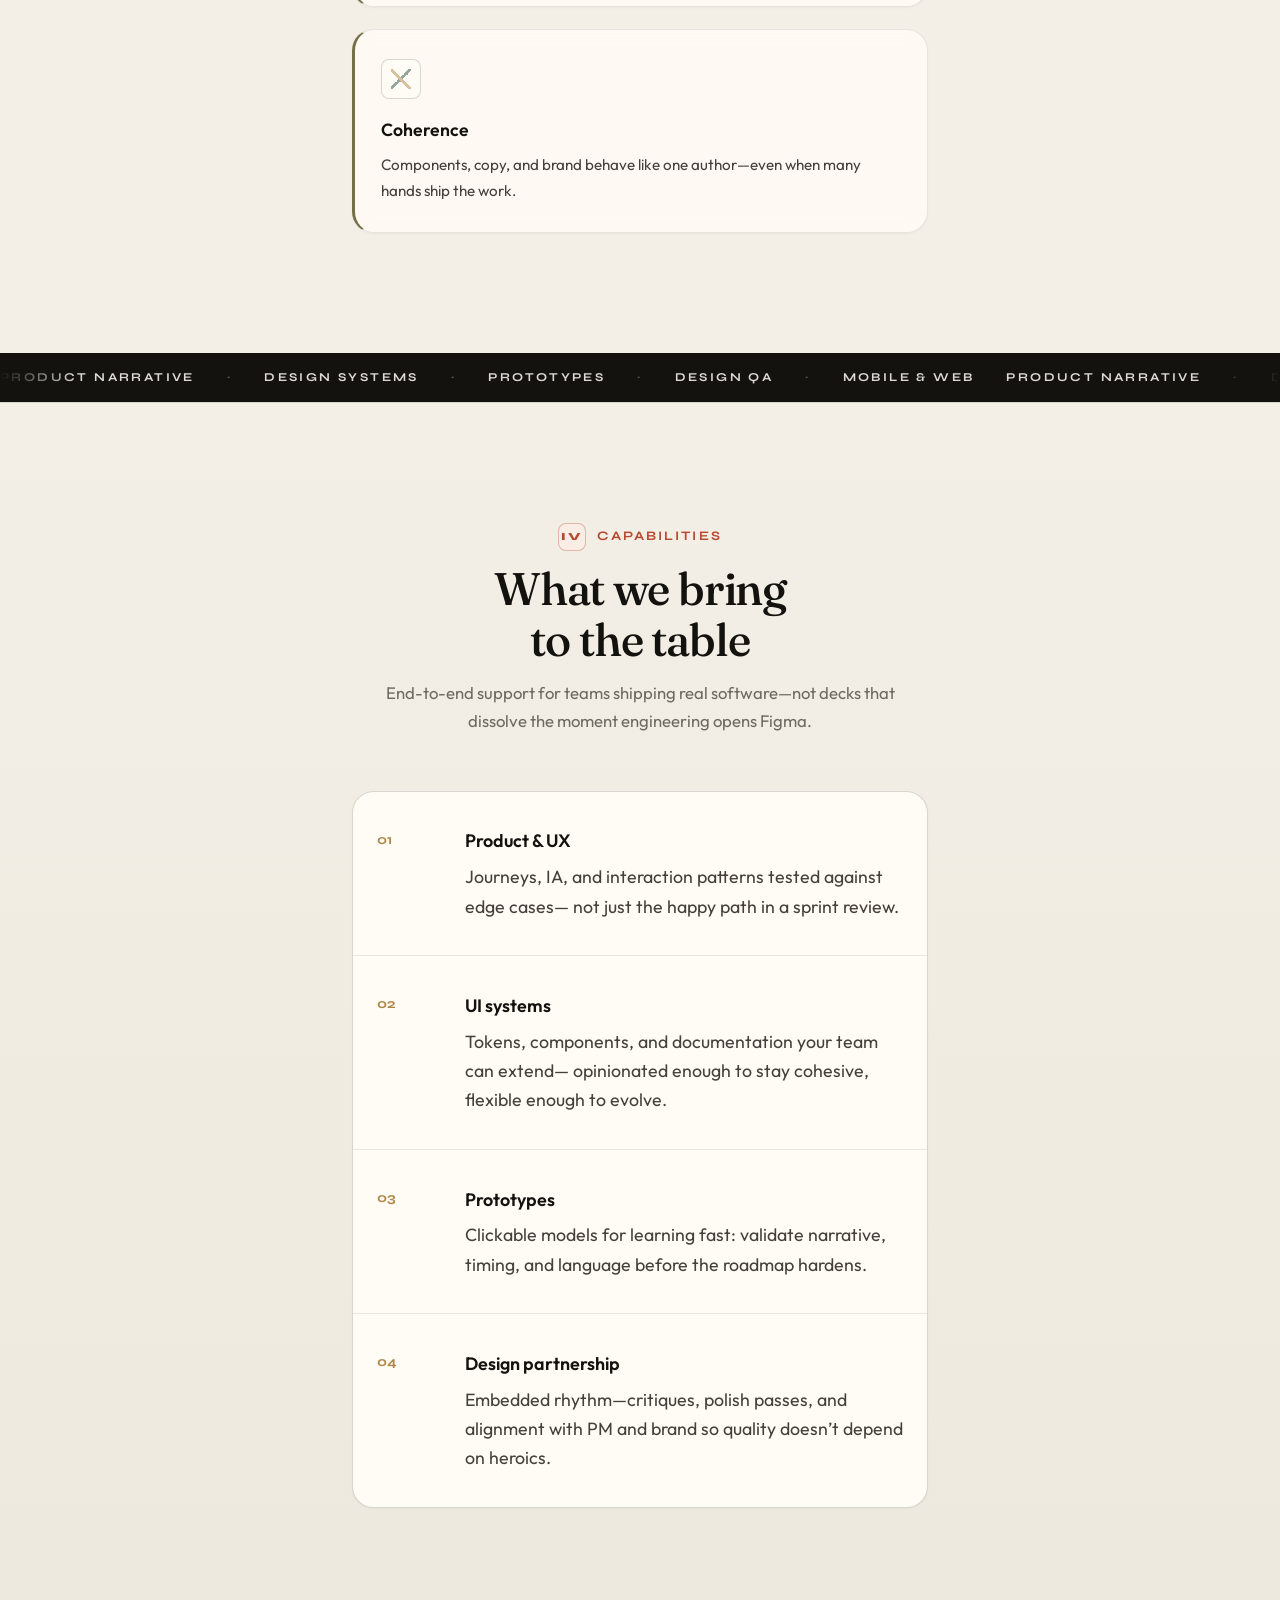
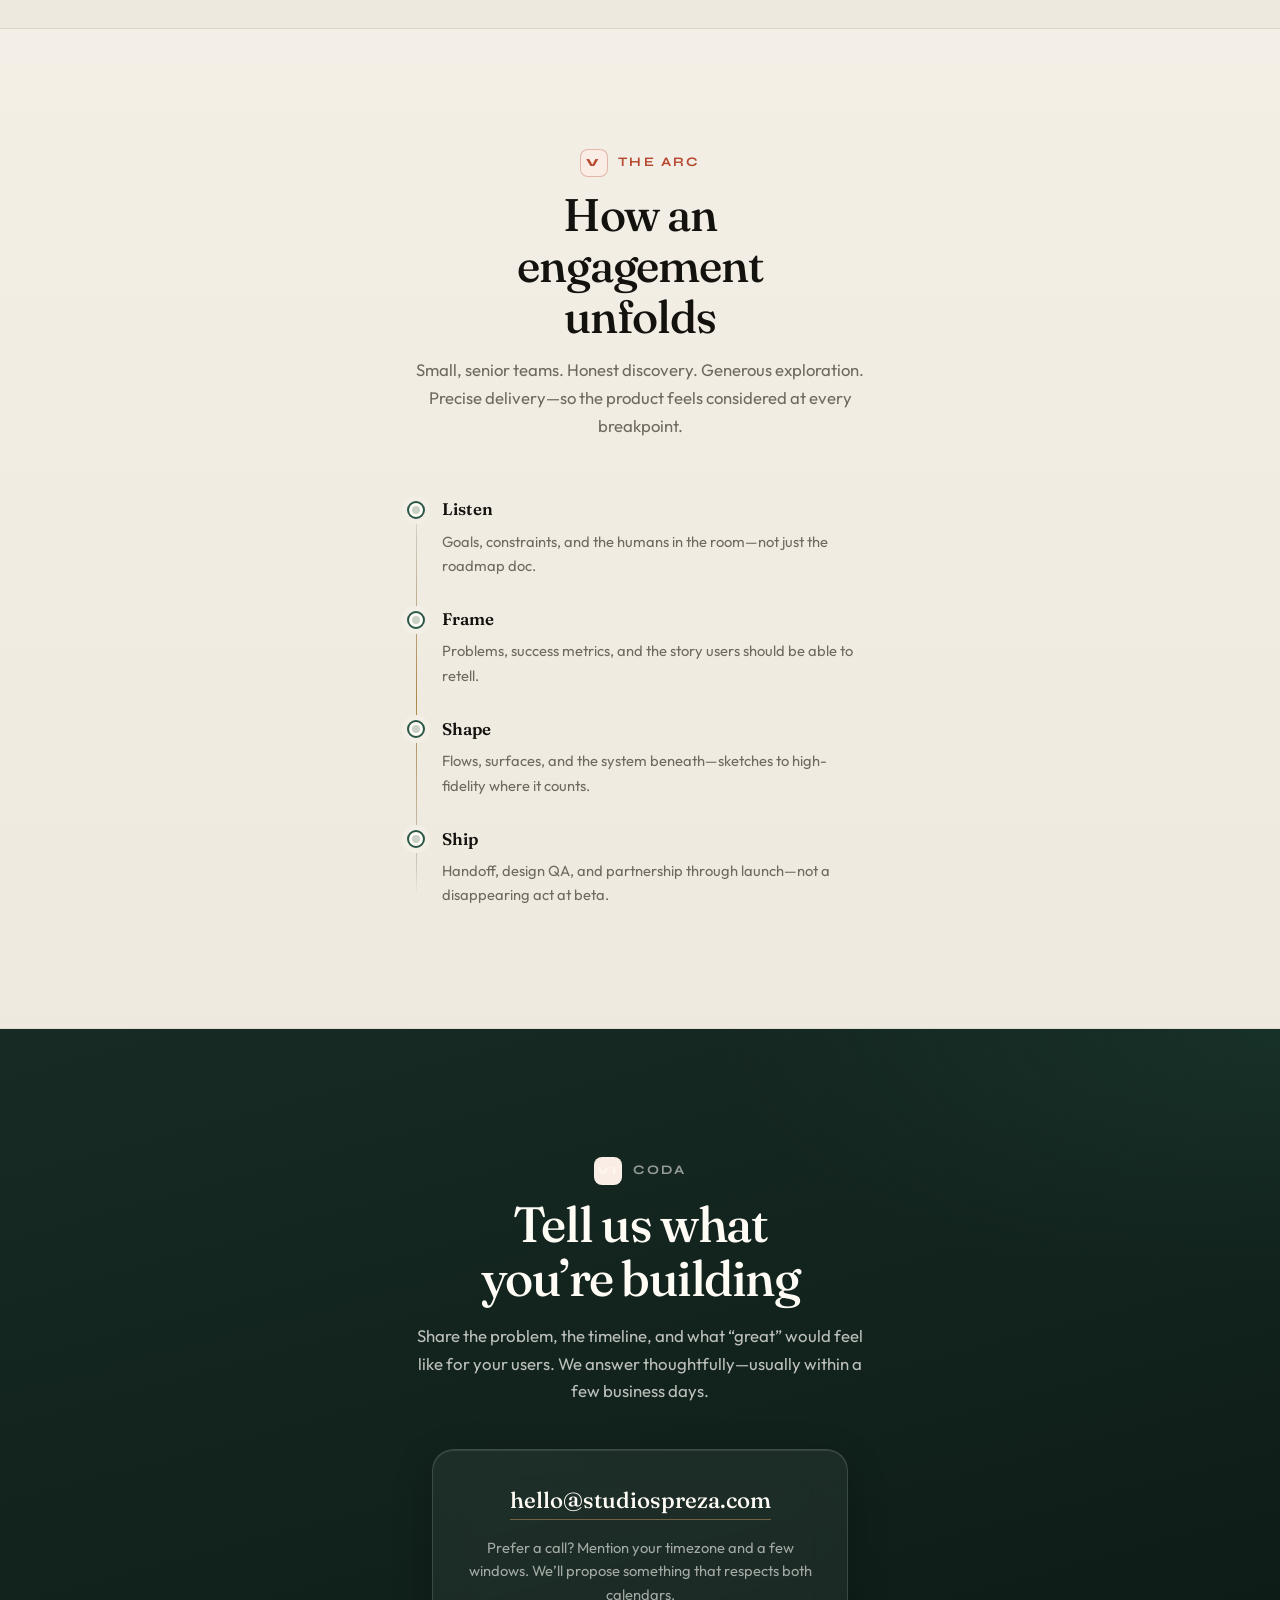
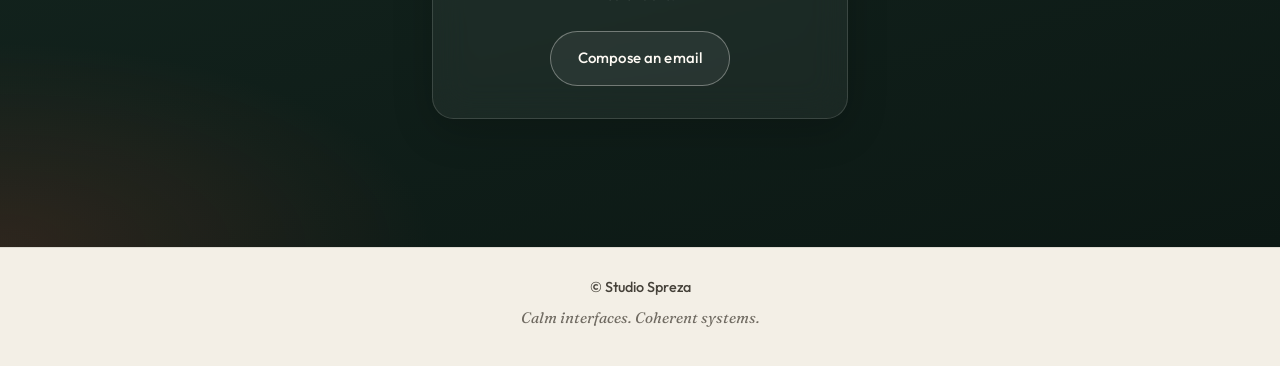
==== commit 94cf6b01: "Merge branch 'main' of https://github.com/peterfranko/studio-spreza" ====
--- a/index.html
+++ b/index.html
@@ -59,32 +59,67 @@
 
     <main id="main">
       <section class="hero" aria-labelledby="hero-title">
-        <div class="hero-aurora" aria-hidden="true"></div>
-        <div class="hero-grid" aria-hidden="true"></div>
-        <div class="wrap hero-inner">
-          <div class="hero-prelude" data-reveal>
-            <span class="hero-index">00</span>
-            <p class="hero-kicker">
-              Independent studio · Product &amp; systems design
-            </p>
-          </div>
-          <h1 id="hero-title" class="hero-title" data-reveal>
-            <span class="hero-title-line">Design that earns</span>
-            <span class="hero-title-line hero-title-line--accent">
-              the next <em class="hero-em">tap</em>
-            </span>
-          </h1>
-          <p class="hero-lede" data-reveal>
-            We help teams tell a coherent product story—one screen at a time—so
-            your app feels inevitable: calm under pressure, legible at a glance,
-            and brave enough to be simple.
-          </p>
-          <div class="hero-actions" data-reveal>
-            <a class="btn btn-primary" href="#contact">Start a conversation</a>
-            <a class="btn btn-ghost" href="#belief">Read the thesis</a>
-          </div>
+        <div class="hero-atmosphere" aria-hidden="true">
+          <div class="hero-glow"></div>
+          <div class="hero-mesh"></div>
+        </div>
+        <div class="wrap hero-content">
+          <header class="hero-header">
+            <p class="hero-eyebrow" data-reveal>
+              <span class="hero-eyebrow-rule" aria-hidden="true"></span>
+              <span class="hero-eyebrow-text">
+                <span class="hero-eyebrow-strong">Prologue</span>
+                <span class="hero-eyebrow-sep" aria-hidden="true">·</span>
+                Product &amp; systems design
+              </span>
+            </p>
+            <div class="hero-split">
+              <div class="hero-copy">
+                <h1 id="hero-title" class="hero-title" data-reveal>
+                  <span class="hero-title-line">Design that earns</span>
+                  <span class="hero-title-line hero-title-line--sub">
+                    the next <em class="hero-em">tap</em>
+                  </span>
+                </h1>
+                <p class="hero-lede" data-reveal>
+                  We help teams tell a coherent product story—one screen at a time—so
+                  your app feels inevitable: calm under pressure, legible at a glance,
+                  and brave enough to be simple.
+                </p>
+                <div class="hero-actions" data-reveal>
+                  <a class="btn btn-primary" href="#contact">Start a conversation</a>
+                  <a class="btn btn-ghost" href="#belief">Read the thesis</a>
+                </div>
+              </div>
+              <aside class="hero-panel" data-reveal aria-label="Studio focus">
+                <div class="hero-device" aria-hidden="true">
+                  <div class="hero-device-chrome"></div>
+                  <div class="hero-device-screen">
+                    <span class="hero-device-line"></span>
+                    <span class="hero-device-line hero-device-line--mid"></span>
+                    <span class="hero-device-line hero-device-line--short"></span>
+                    <span class="hero-device-fab"></span>
+                  </div>
+                </div>
+                <ul class="hero-panel-list">
+                  <li>
+                    <span class="hero-panel-k">Story</span>
+                    Sequence that holds under real use
+                  </li>
+                  <li>
+                    <span class="hero-panel-k">Systems</span>
+                    Tokens &amp; components that scale
+                  </li>
+                  <li>
+                    <span class="hero-panel-k">Partnership</span>
+                    Design &amp; engineering in one room
+                  </li>
+                </ul>
+              </aside>
+            </div>
+          </header>
           <a class="scroll-cue" href="#belief">
-            <span class="scroll-cue-text">Scroll</span>
+            <span class="scroll-cue-text">Continue</span>
             <span class="scroll-cue-line" aria-hidden="true"></span>
           </a>
         </div>
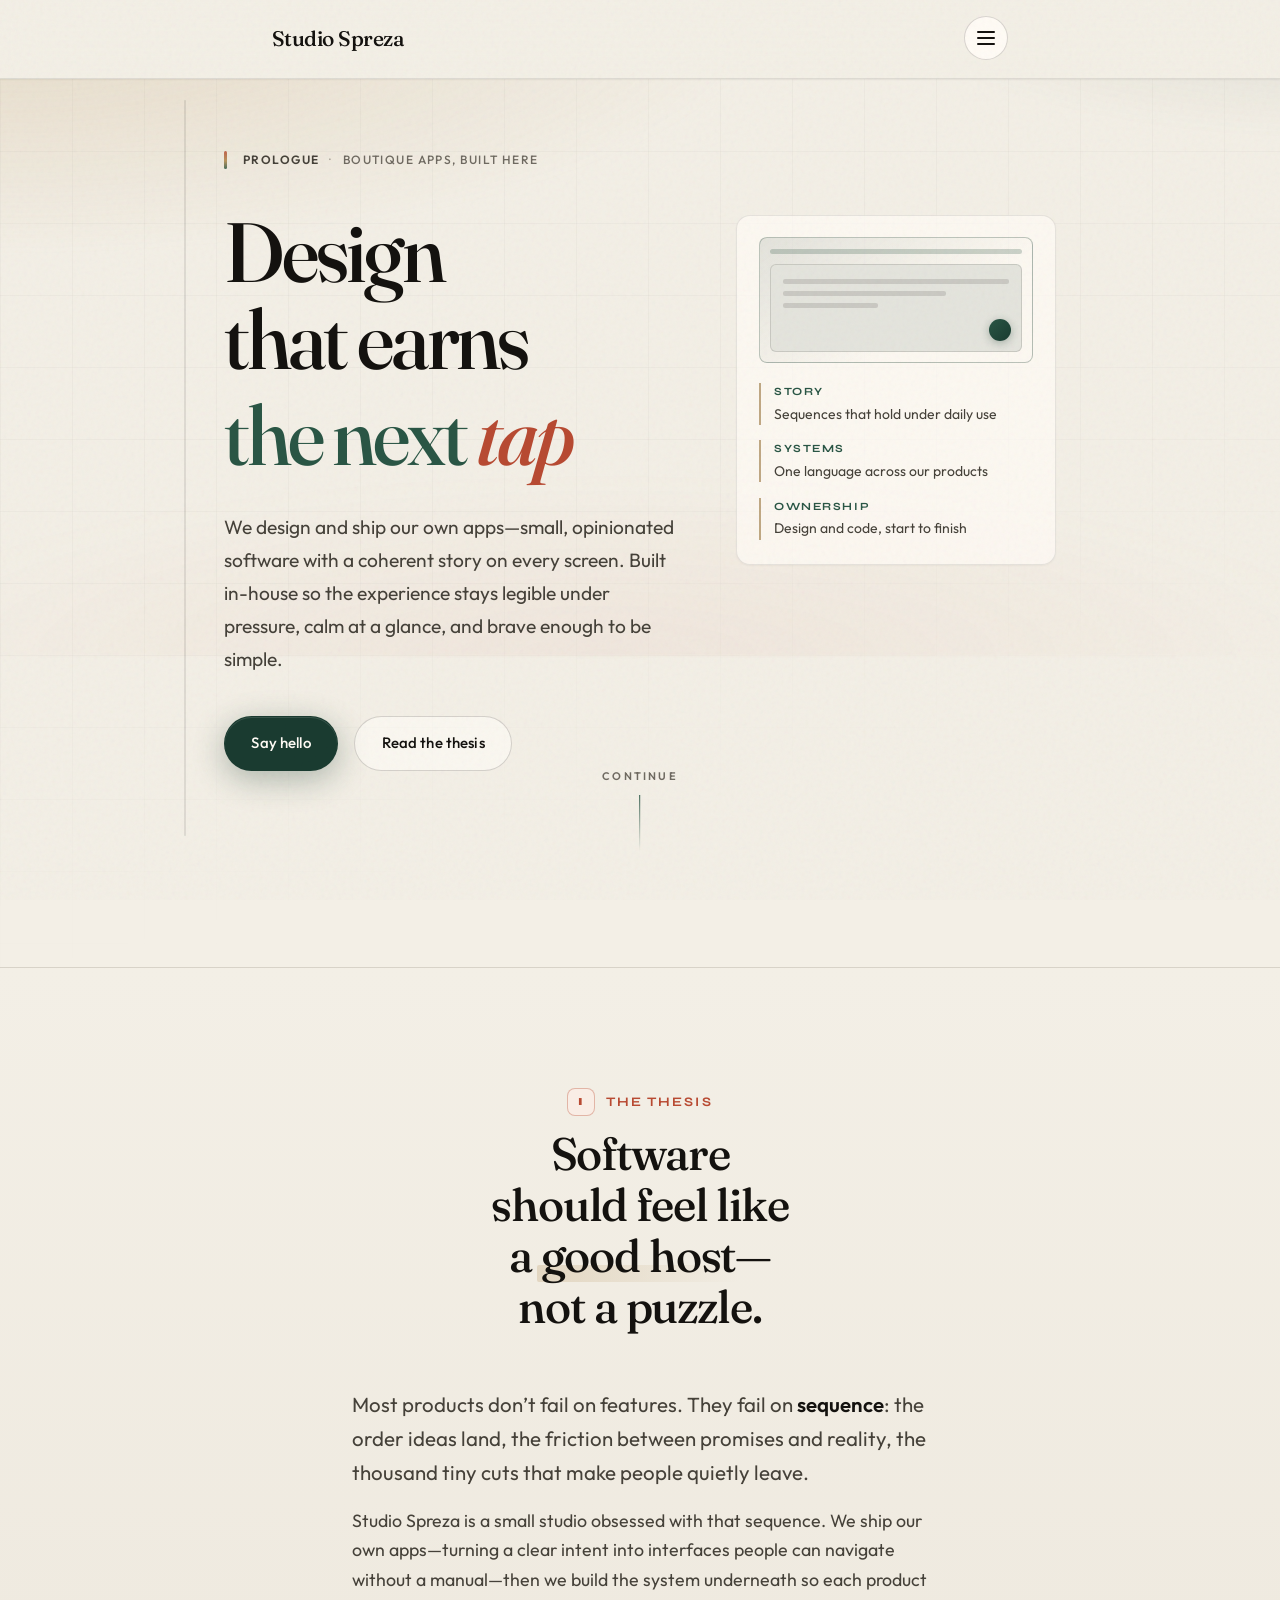
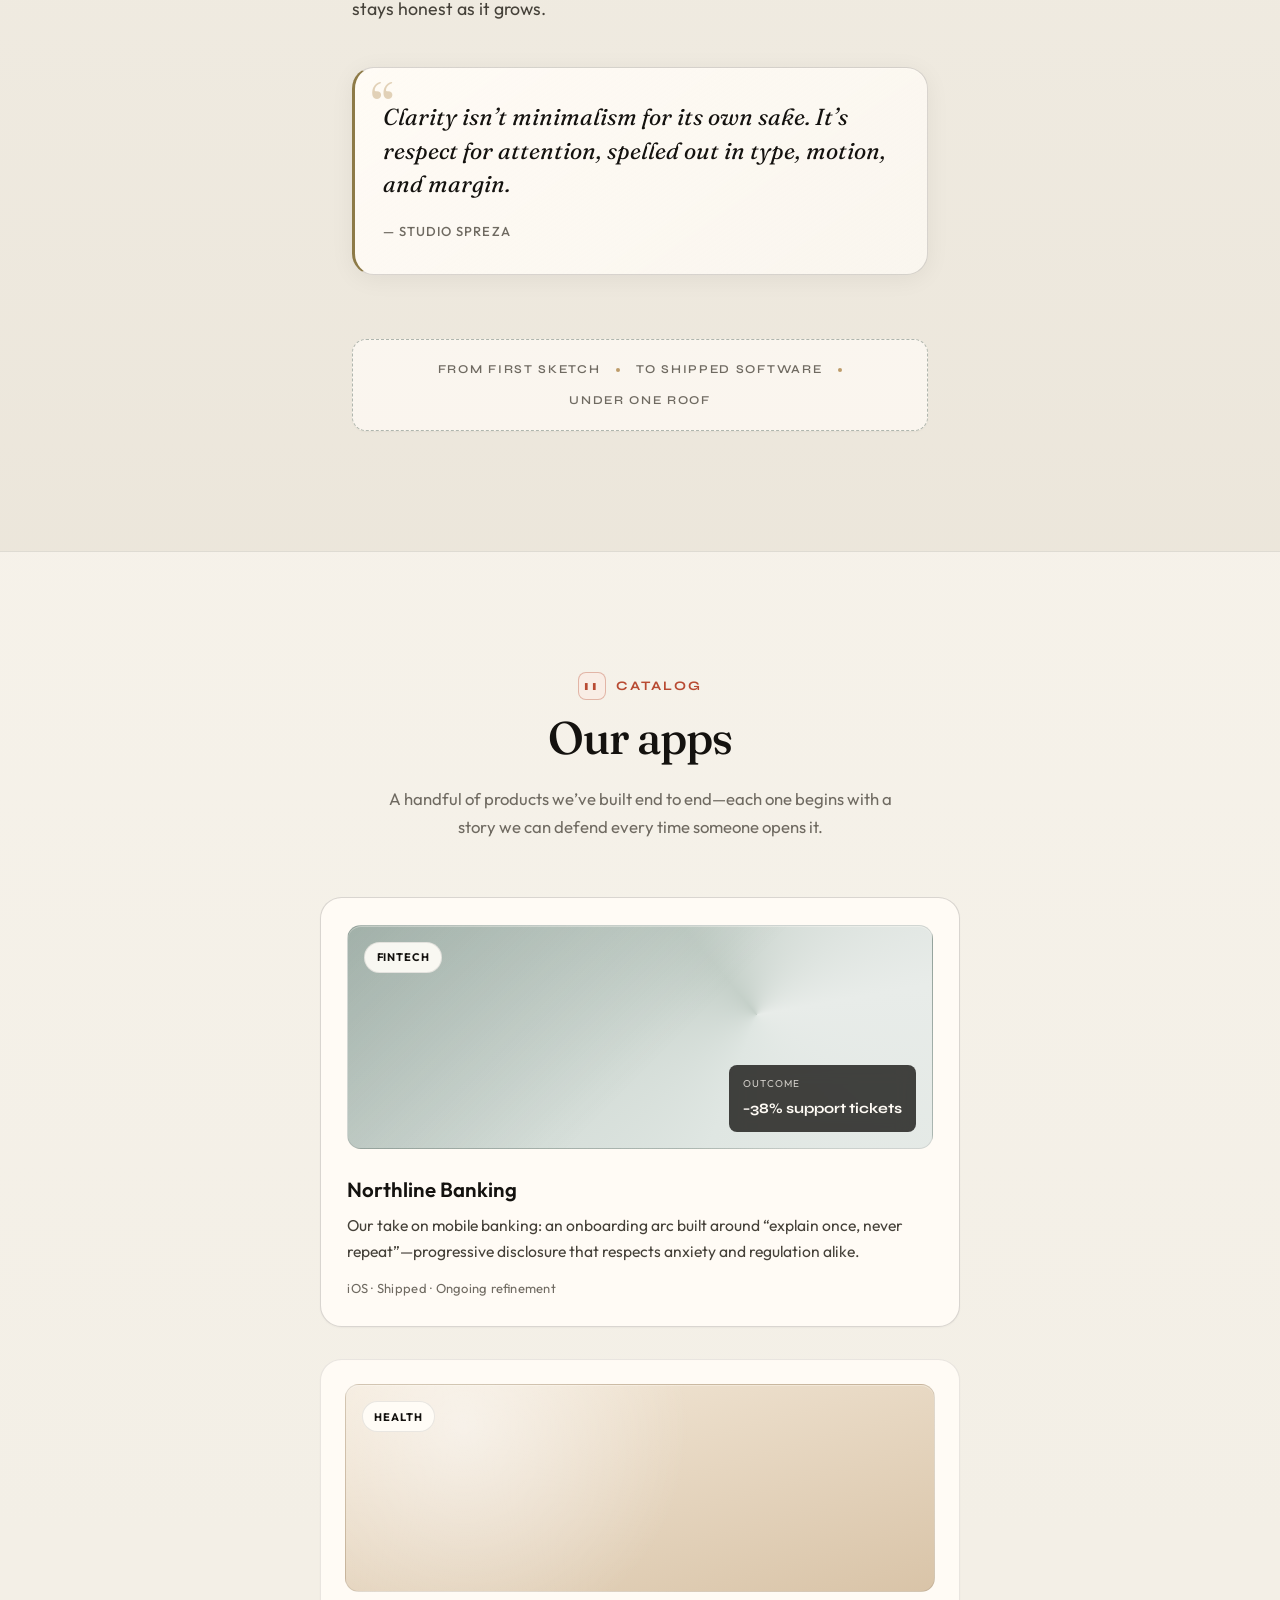
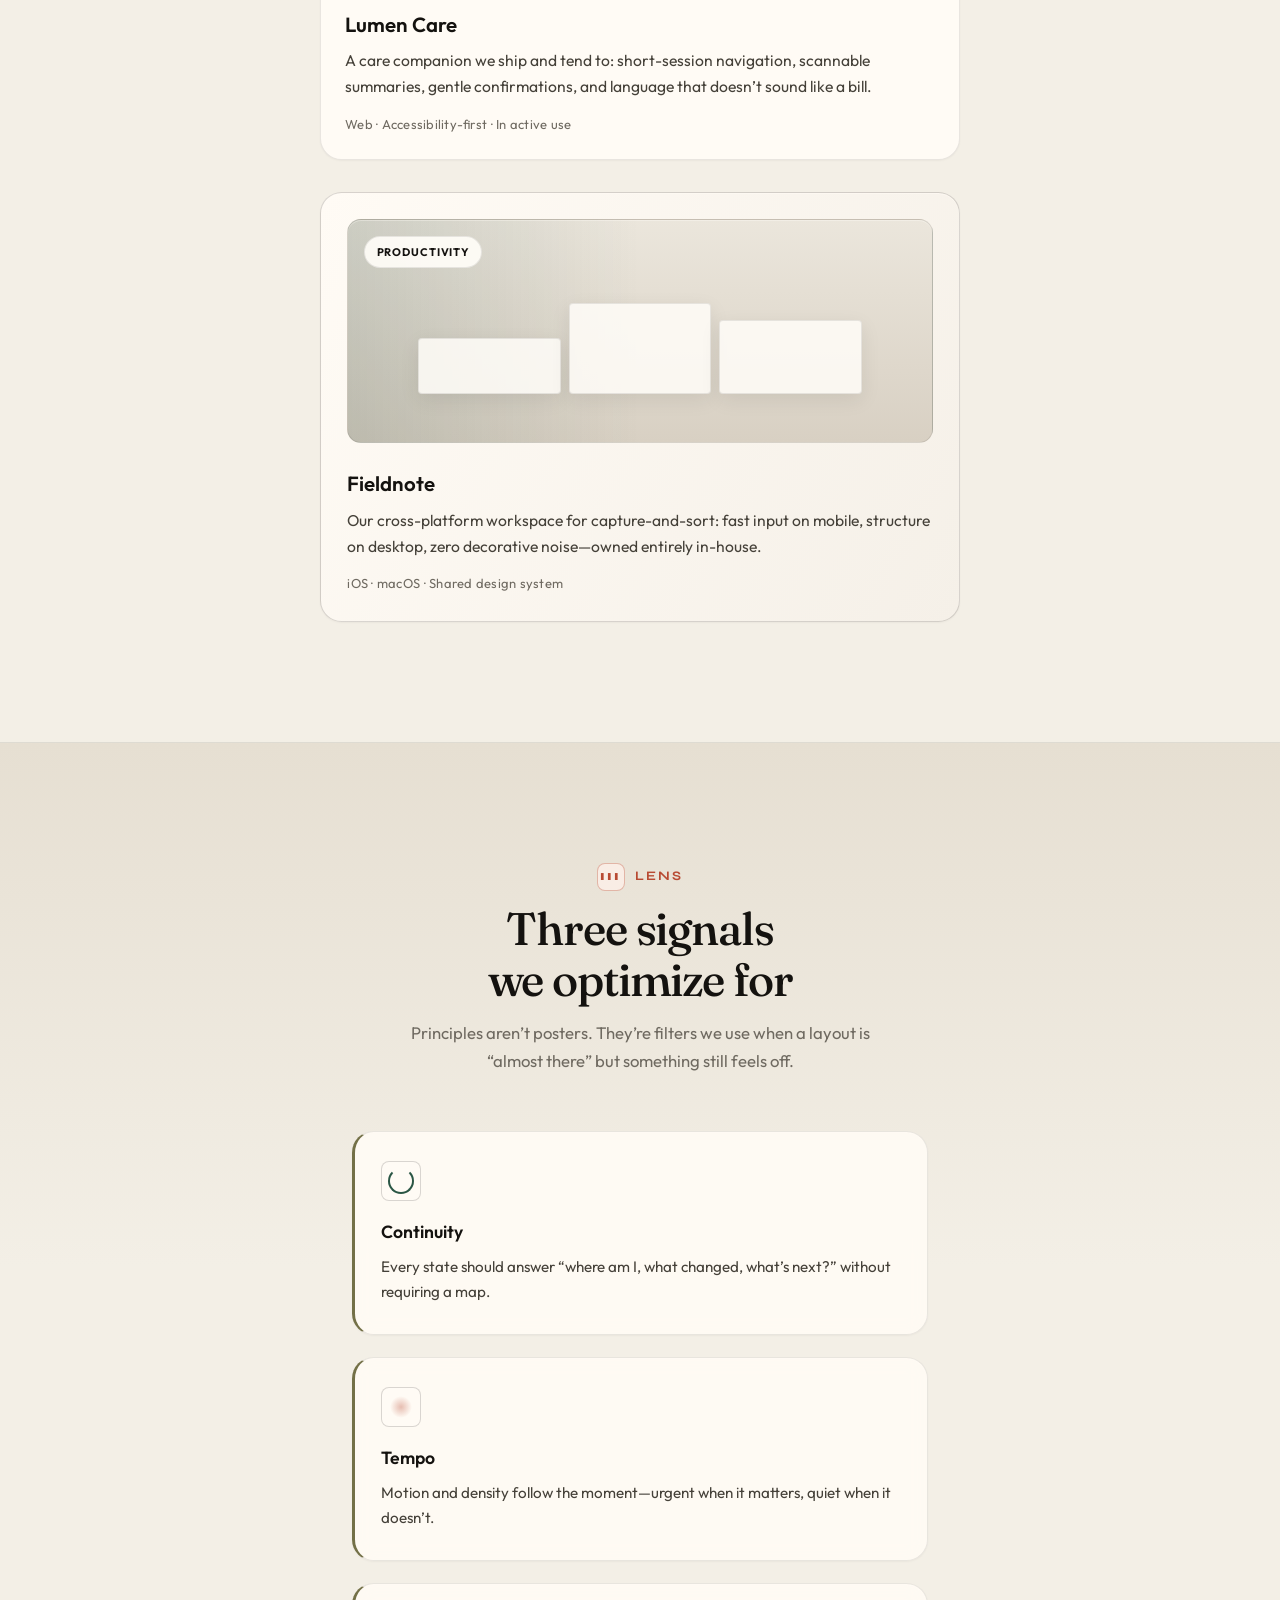
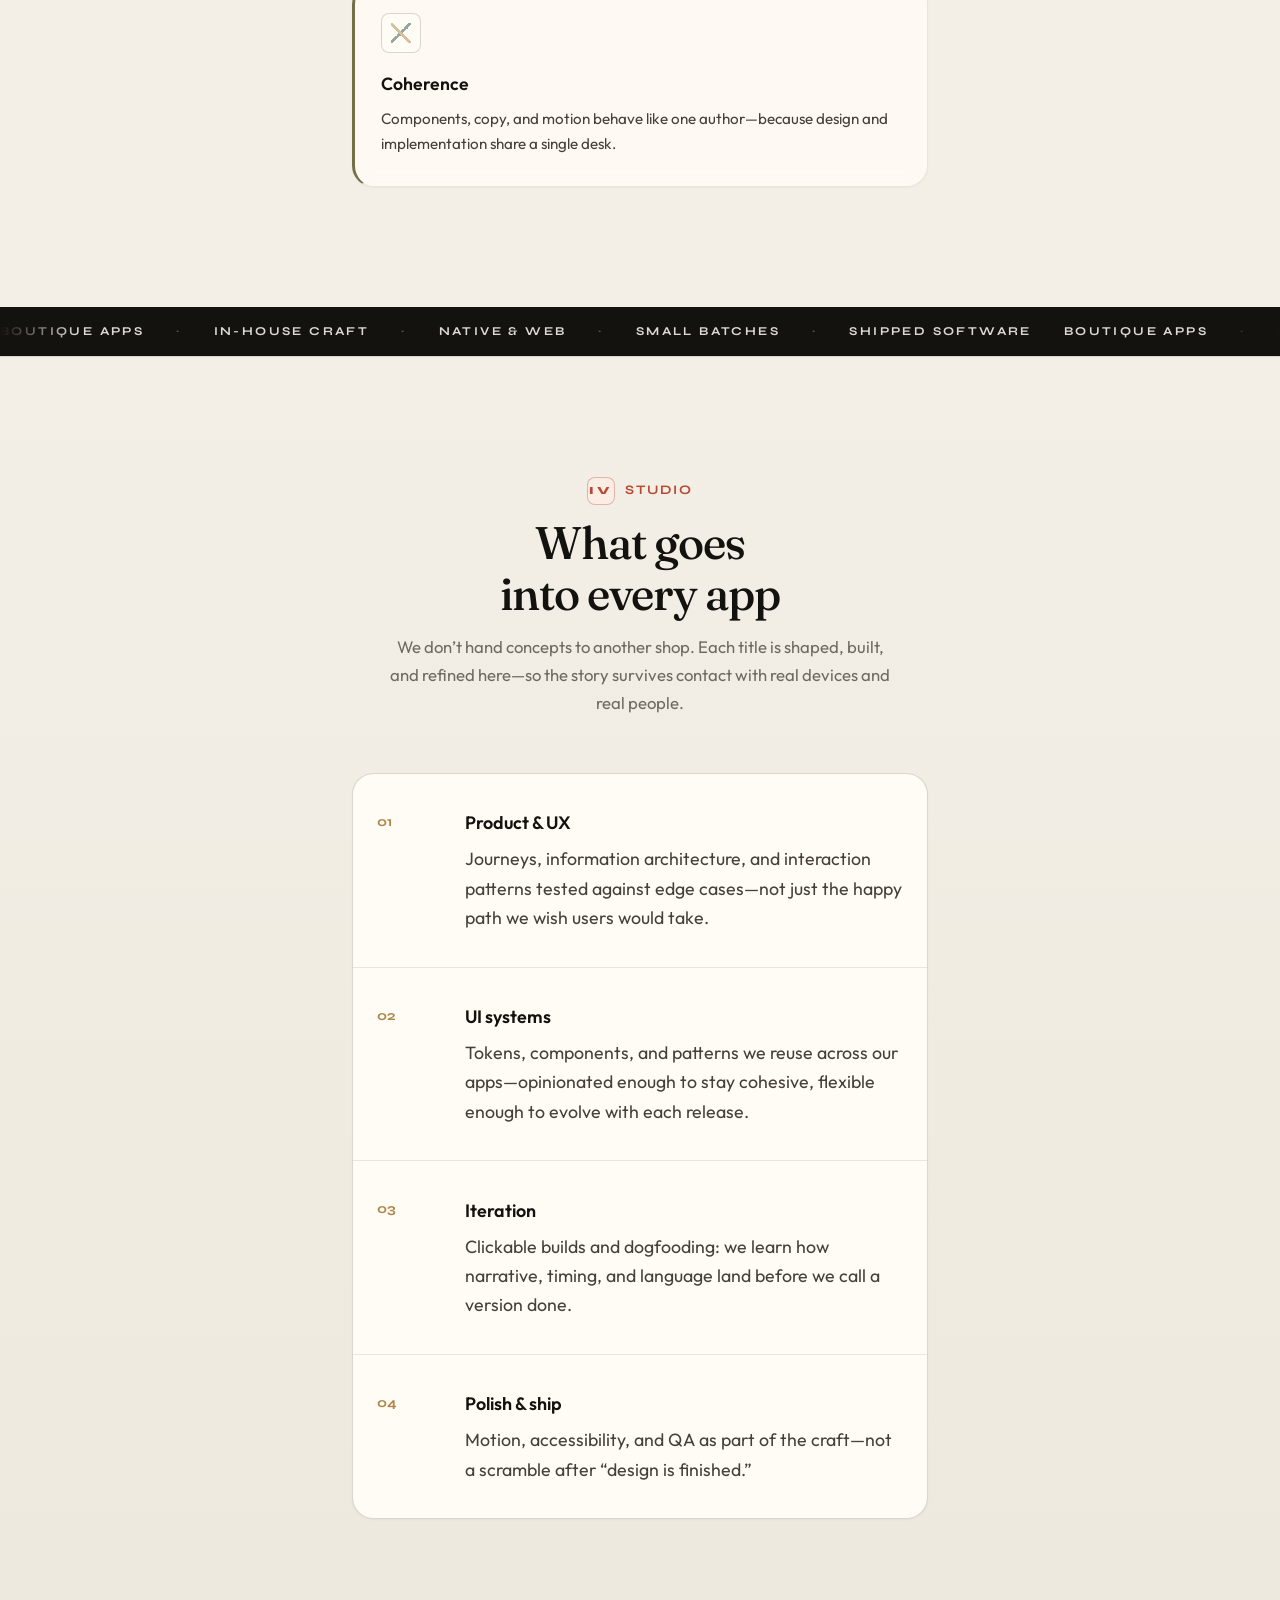
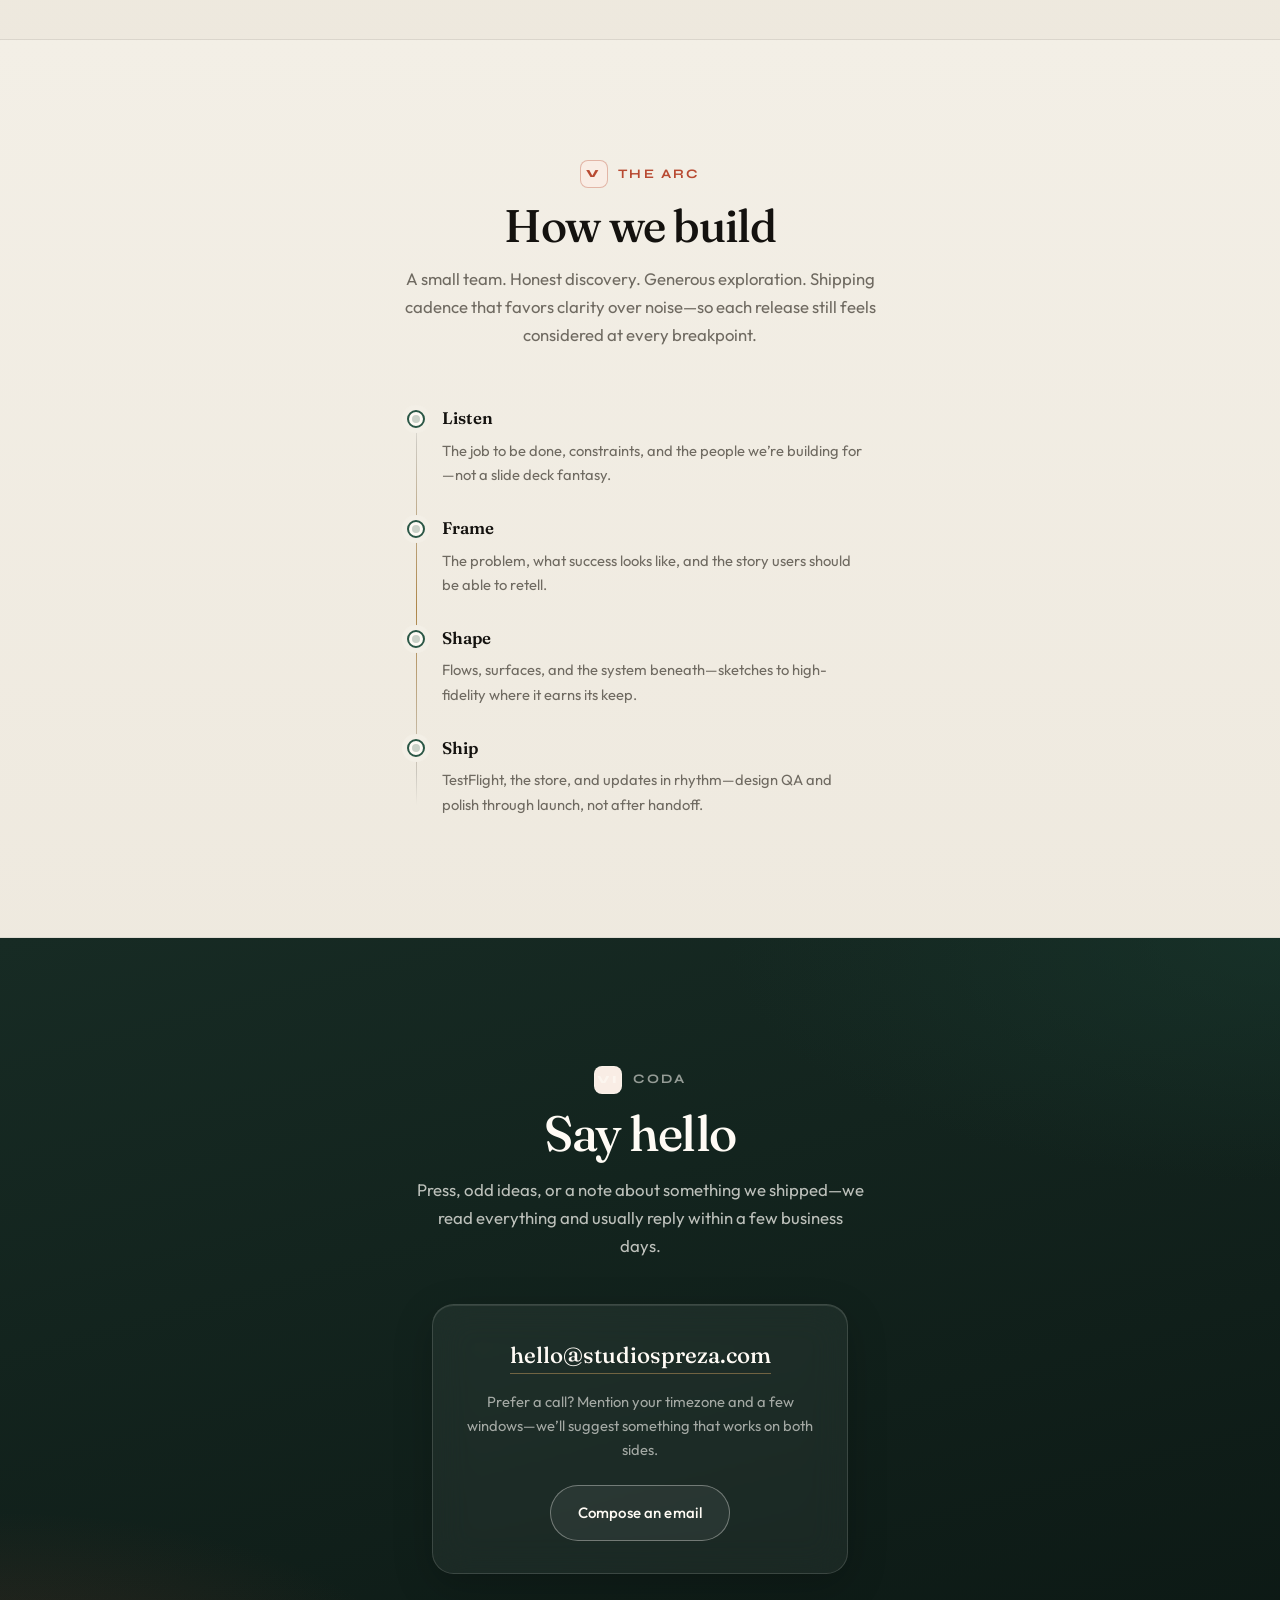
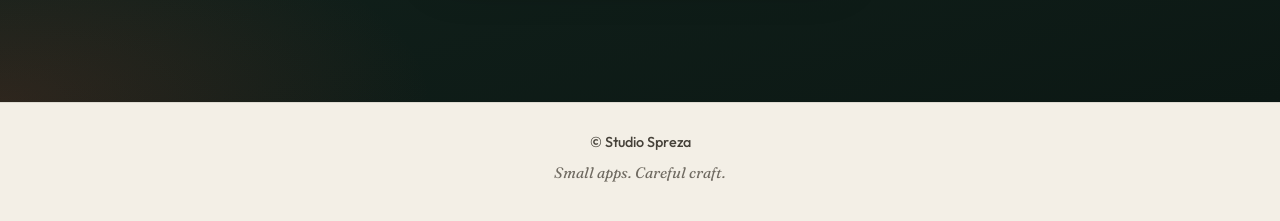
==== commit 824bdd16: "+" ====
--- a/index.html
+++ b/index.html
@@ -5,10 +5,10 @@
     <meta name="viewport" content="width=device-width, initial-scale=1" />
     <meta
       name="description"
-      content="Studio Spreza — narrative-led app design for products people return to, again and again."
+      content="Studio Spreza — a boutique app studio. We design and ship our own small, narrative-led software—crafted in-house from first idea to App Store."
     />
     <meta name="theme-color" content="#f3efe6" />
-    <title>Studio Spreza — App Design Studio</title>
+    <title>Studio Spreza — Boutique App Studio</title>
     <link rel="preconnect" href="https://fonts.googleapis.com" />
     <link rel="preconnect" href="https://fonts.gstatic.com" crossorigin />
     <link
@@ -42,10 +42,10 @@
           <p class="site-menu-eyebrow">On this page</p>
           <nav class="site-menu-nav" aria-label="Primary">
             <a href="#belief"><span class="site-menu-link-num">01</span> Story</a>
-            <a href="#work"><span class="site-menu-link-num">02</span> Work</a>
+            <a href="#work"><span class="site-menu-link-num">02</span> Apps</a>
             <a href="#principles"><span class="site-menu-link-num">03</span> Principles</a>
-            <a href="#services"><span class="site-menu-link-num">04</span> Services</a>
-            <a href="#approach"><span class="site-menu-link-num">05</span> Process</a>
+            <a href="#craft"><span class="site-menu-link-num">04</span> Studio</a>
+            <a href="#approach"><span class="site-menu-link-num">05</span> Build</a>
             <a class="site-menu-cta" href="#contact"><span class="site-menu-link-num">06</span> Contact</a>
           </nav>
         </div>
@@ -70,7 +70,7 @@
               <span class="hero-eyebrow-text">
                 <span class="hero-eyebrow-strong">Prologue</span>
                 <span class="hero-eyebrow-sep" aria-hidden="true">·</span>
-                Product &amp; systems design
+                Boutique apps, built here
               </span>
             </p>
             <div class="hero-split">
@@ -82,16 +82,17 @@
                   </span>
                 </h1>
                 <p class="hero-lede" data-reveal>
-                  We help teams tell a coherent product story—one screen at a time—so
-                  your app feels inevitable: calm under pressure, legible at a glance,
-                  and brave enough to be simple.
+                  We design and ship our own apps—small, opinionated software with a
+                  coherent story on every screen. Built in-house so the experience stays
+                  legible under pressure, calm at a glance, and brave enough to be
+                  simple.
                 </p>
                 <div class="hero-actions" data-reveal>
-                  <a class="btn btn-primary" href="#contact">Start a conversation</a>
+                  <a class="btn btn-primary" href="#contact">Say hello</a>
                   <a class="btn btn-ghost" href="#belief">Read the thesis</a>
                 </div>
               </div>
-              <aside class="hero-panel" data-reveal aria-label="Studio focus">
+              <aside class="hero-panel" data-reveal aria-label="What we optimize for">
                 <div class="hero-device" aria-hidden="true">
                   <div class="hero-device-chrome"></div>
                   <div class="hero-device-screen">
@@ -104,15 +105,15 @@
                 <ul class="hero-panel-list">
                   <li>
                     <span class="hero-panel-k">Story</span>
-                    Sequence that holds under real use
+                    Sequences that hold under daily use
                   </li>
                   <li>
                     <span class="hero-panel-k">Systems</span>
-                    Tokens &amp; components that scale
+                    One language across our products
                   </li>
                   <li>
-                    <span class="hero-panel-k">Partnership</span>
-                    Design &amp; engineering in one room
+                    <span class="hero-panel-k">Ownership</span>
+                    Design and code, start to finish
                   </li>
                 </ul>
               </aside>
@@ -141,10 +142,10 @@
                 thousand tiny cuts that make people quietly leave.
               </p>
               <p>
-                Studio Spreza is a small practice obsessed with that sequence. We
-                translate strategy into interfaces people can navigate without a
-                manual—then we build the system underneath so the story stays true
-                as you scale.
+                Studio Spreza is a small studio obsessed with that sequence. We ship
+                our own apps—turning a clear intent into interfaces people can navigate
+                without a manual—then we build the system underneath so each product
+                stays honest as it grows.
               </p>
             </div>
             <blockquote class="pull-quote" data-reveal>
@@ -157,11 +158,11 @@
           </div>
           <div class="belief-strip" data-reveal>
             <p class="belief-strip-text">
-              <span>From discovery sketches</span>
+              <span>From first sketch</span>
               <span class="belief-strip-dot" aria-hidden="true"></span>
-              <span>to production-ready UI</span>
+              <span>to shipped software</span>
               <span class="belief-strip-dot" aria-hidden="true"></span>
-              <span>with engineering in the room</span>
+              <span>under one roof</span>
             </p>
           </div>
         </div>
@@ -171,12 +172,12 @@
         <div class="wrap">
           <header class="chapter-head chapter-head--row" data-reveal>
             <div>
-              <p class="chapter-label"><span class="chapter-num">II</span> Evidence</p>
-              <h2 id="work-title" class="chapter-title">Selected collaborations</h2>
+              <p class="chapter-label"><span class="chapter-num">II</span> Catalog</p>
+              <h2 id="work-title" class="chapter-title">Our apps</h2>
             </div>
             <p class="chapter-dek">
-              A few recent chapters—names adjusted where we’re under NDA. Each
-              engagement began with a narrative we could defend in a hallway.
+              A handful of products we’ve built end to end—each one begins with a
+              story we can defend every time someone opens it.
             </p>
           </header>
 
@@ -192,10 +193,11 @@
               <div class="work-tile-copy">
                 <h3>Northline Banking</h3>
                 <p>
-                  Rebuilt the onboarding arc around “explain once, never repeat”—with
-                  progressive disclosure that respects anxiety and regulation alike.
-                </p>
-                <p class="work-meta">Mobile · Design system · Prototype testing</p>
+                  Our take on mobile banking: an onboarding arc built around “explain
+                  once, never repeat”—progressive disclosure that respects anxiety and
+                  regulation alike.
+                </p>
+                <p class="work-meta">iOS · Shipped · Ongoing refinement</p>
               </div>
             </article>
 
@@ -206,10 +208,11 @@
               <div class="work-tile-copy">
                 <h3>Lumen Care</h3>
                 <p>
-                  Care navigation for short sessions: scannable summaries, gentle
-                  confirmations, and language that doesn’t sound like a bill.
-                </p>
-                <p class="work-meta">Web · Content design · Accessibility</p>
+                  A care companion we ship and tend to: short-session navigation,
+                  scannable summaries, gentle confirmations, and language that doesn’t
+                  sound like a bill.
+                </p>
+                <p class="work-meta">Web · Accessibility-first · In active use</p>
               </div>
             </article>
 
@@ -223,10 +226,11 @@
               <div class="work-tile-copy">
                 <h3>Fieldnote</h3>
                 <p>
-                  A cross-platform workspace for capture-and-sort workflows: fast
-                  input on mobile, structure on desktop, zero decorative noise.
-                </p>
-                <p class="work-meta">iOS · macOS · Component library</p>
+                  Our cross-platform workspace for capture-and-sort: fast input on
+                  mobile, structure on desktop, zero decorative noise—owned entirely
+                  in-house.
+                </p>
+                <p class="work-meta">iOS · macOS · Shared design system</p>
               </div>
             </article>
           </div>
@@ -266,8 +270,8 @@
               <span class="principle-icon principle-icon--weave" aria-hidden="true"></span>
               <h3>Coherence</h3>
               <p>
-                Components, copy, and brand behave like one author—even when many
-                hands ship the work.
+                Components, copy, and motion behave like one author—because design
+                and implementation share a single desk.
               </p>
             </li>
           </ul>
@@ -278,39 +282,40 @@
         <div class="marquee">
           <div class="marquee-track">
             <div class="marquee-group">
-              <span>Product narrative</span>
-              <span class="marquee-sep">·</span>
-              <span>Design systems</span>
-              <span class="marquee-sep">·</span>
-              <span>Prototypes</span>
-              <span class="marquee-sep">·</span>
-              <span>Design QA</span>
-              <span class="marquee-sep">·</span>
-              <span>Mobile &amp; web</span>
+              <span>Boutique apps</span>
+              <span class="marquee-sep">·</span>
+              <span>In-house craft</span>
+              <span class="marquee-sep">·</span>
+              <span>Native &amp; web</span>
+              <span class="marquee-sep">·</span>
+              <span>Small batches</span>
+              <span class="marquee-sep">·</span>
+              <span>Shipped software</span>
             </div>
             <div class="marquee-group">
-              <span>Product narrative</span>
-              <span class="marquee-sep">·</span>
-              <span>Design systems</span>
-              <span class="marquee-sep">·</span>
-              <span>Prototypes</span>
-              <span class="marquee-sep">·</span>
-              <span>Design QA</span>
-              <span class="marquee-sep">·</span>
-              <span>Mobile &amp; web</span>
+              <span>Boutique apps</span>
+              <span class="marquee-sep">·</span>
+              <span>In-house craft</span>
+              <span class="marquee-sep">·</span>
+              <span>Native &amp; web</span>
+              <span class="marquee-sep">·</span>
+              <span>Small batches</span>
+              <span class="marquee-sep">·</span>
+              <span>Shipped software</span>
             </div>
           </div>
         </div>
       </div>
 
-      <section id="services" class="section services" aria-labelledby="services-title">
+      <section id="craft" class="section services" aria-labelledby="craft-title">
         <div class="wrap">
           <header class="chapter-head" data-reveal>
-            <p class="chapter-label"><span class="chapter-num">IV</span> Capabilities</p>
-            <h2 id="services-title" class="chapter-title">What we bring to the table</h2>
+            <p class="chapter-label"><span class="chapter-num">IV</span> Studio</p>
+            <h2 id="craft-title" class="chapter-title">What goes into every app</h2>
             <p class="chapter-dek">
-              End-to-end support for teams shipping real software—not decks that
-              dissolve the moment engineering opens Figma.
+              We don’t hand concepts to another shop. Each title is shaped, built,
+              and refined here—so the story survives contact with real devices and real
+              people.
             </p>
           </header>
           <ul class="service-list">
@@ -319,8 +324,8 @@
               <div>
                 <h3>Product &amp; UX</h3>
                 <p>
-                  Journeys, IA, and interaction patterns tested against edge cases—
-                  not just the happy path in a sprint review.
+                  Journeys, information architecture, and interaction patterns tested
+                  against edge cases—not just the happy path we wish users would take.
                 </p>
               </div>
             </li>
@@ -329,28 +334,28 @@
               <div>
                 <h3>UI systems</h3>
                 <p>
-                  Tokens, components, and documentation your team can extend—
-                  opinionated enough to stay cohesive, flexible enough to evolve.
+                  Tokens, components, and patterns we reuse across our apps—opinionated
+                  enough to stay cohesive, flexible enough to evolve with each release.
                 </p>
               </div>
             </li>
             <li data-reveal>
               <span class="service-num">03</span>
               <div>
-                <h3>Prototypes</h3>
-                <p>
-                  Clickable models for learning fast: validate narrative, timing, and
-                  language before the roadmap hardens.
+                <h3>Iteration</h3>
+                <p>
+                  Clickable builds and dogfooding: we learn how narrative, timing, and
+                  language land before we call a version done.
                 </p>
               </div>
             </li>
             <li data-reveal>
               <span class="service-num">04</span>
               <div>
-                <h3>Design partnership</h3>
-                <p>
-                  Embedded rhythm—critiques, polish passes, and alignment with PM and
-                  brand so quality doesn’t depend on heroics.
+                <h3>Polish &amp; ship</h3>
+                <p>
+                  Motion, accessibility, and QA as part of the craft—not a scramble
+                  after “design is finished.”
                 </p>
               </div>
             </li>
@@ -362,10 +367,11 @@
         <div class="wrap approach-shell">
           <header class="chapter-head" data-reveal>
             <p class="chapter-label"><span class="chapter-num">V</span> The arc</p>
-            <h2 id="approach-title" class="chapter-title">How an engagement unfolds</h2>
+            <h2 id="approach-title" class="chapter-title">How we build</h2>
             <p class="chapter-dek chapter-dek--narrow">
-              Small, senior teams. Honest discovery. Generous exploration. Precise
-              delivery—so the product feels considered at every breakpoint.
+              A small team. Honest discovery. Generous exploration. Shipping cadence
+              that favors clarity over noise—so each release still feels considered at
+              every breakpoint.
             </p>
           </header>
           <ol class="arc" data-reveal>
@@ -373,28 +379,28 @@
               <span class="arc-node" aria-hidden="true"></span>
               <div class="arc-copy">
                 <h3>Listen</h3>
-                <p>Goals, constraints, and the humans in the room—not just the roadmap doc.</p>
+                <p>The job to be done, constraints, and the people we’re building for—not a slide deck fantasy.</p>
               </div>
             </li>
             <li class="arc-step">
               <span class="arc-node" aria-hidden="true"></span>
               <div class="arc-copy">
                 <h3>Frame</h3>
-                <p>Problems, success metrics, and the story users should be able to retell.</p>
+                <p>The problem, what success looks like, and the story users should be able to retell.</p>
               </div>
             </li>
             <li class="arc-step">
               <span class="arc-node" aria-hidden="true"></span>
               <div class="arc-copy">
                 <h3>Shape</h3>
-                <p>Flows, surfaces, and the system beneath—sketches to high-fidelity where it counts.</p>
+                <p>Flows, surfaces, and the system beneath—sketches to high-fidelity where it earns its keep.</p>
               </div>
             </li>
             <li class="arc-step">
               <span class="arc-node" aria-hidden="true"></span>
               <div class="arc-copy">
                 <h3>Ship</h3>
-                <p>Handoff, design QA, and partnership through launch—not a disappearing act at beta.</p>
+                <p>TestFlight, the store, and updates in rhythm—design QA and polish through launch, not after handoff.</p>
               </div>
             </li>
           </ol>
@@ -406,17 +412,17 @@
         <div class="wrap contact-layout">
           <div class="contact-preamble" data-reveal>
             <p class="chapter-label chapter-label--light"><span class="chapter-num">VI</span> Coda</p>
-            <h2 id="contact-title" class="contact-title">Tell us what you’re building</h2>
+            <h2 id="contact-title" class="contact-title">Say hello</h2>
             <p class="contact-lede">
-              Share the problem, the timeline, and what “great” would feel like for
-              your users. We answer thoughtfully—usually within a few business days.
+              Press, odd ideas, or a note about something we shipped—we read
+              everything and usually reply within a few business days.
             </p>
           </div>
           <div class="contact-panel" data-reveal>
             <a class="contact-email" href="mailto:hello@studiospreza.com">hello@studiospreza.com</a>
             <p class="contact-note">
-              Prefer a call? Mention your timezone and a few windows. We’ll propose
-              something that respects both calendars.
+              Prefer a call? Mention your timezone and a few windows—we’ll suggest
+              something that works on both sides.
             </p>
             <a class="btn btn-on-dark" href="mailto:hello@studiospreza.com">Compose an email</a>
           </div>
@@ -428,7 +434,7 @@
       <div class="wrap footer-inner">
         <div class="footer-brand-block">
           <span class="footer-brand">© Studio Spreza</span>
-          <span class="footer-tagline">Calm interfaces. Coherent systems.</span>
+          <span class="footer-tagline">Small apps. Careful craft.</span>
         </div>
       </div>
     </footer>
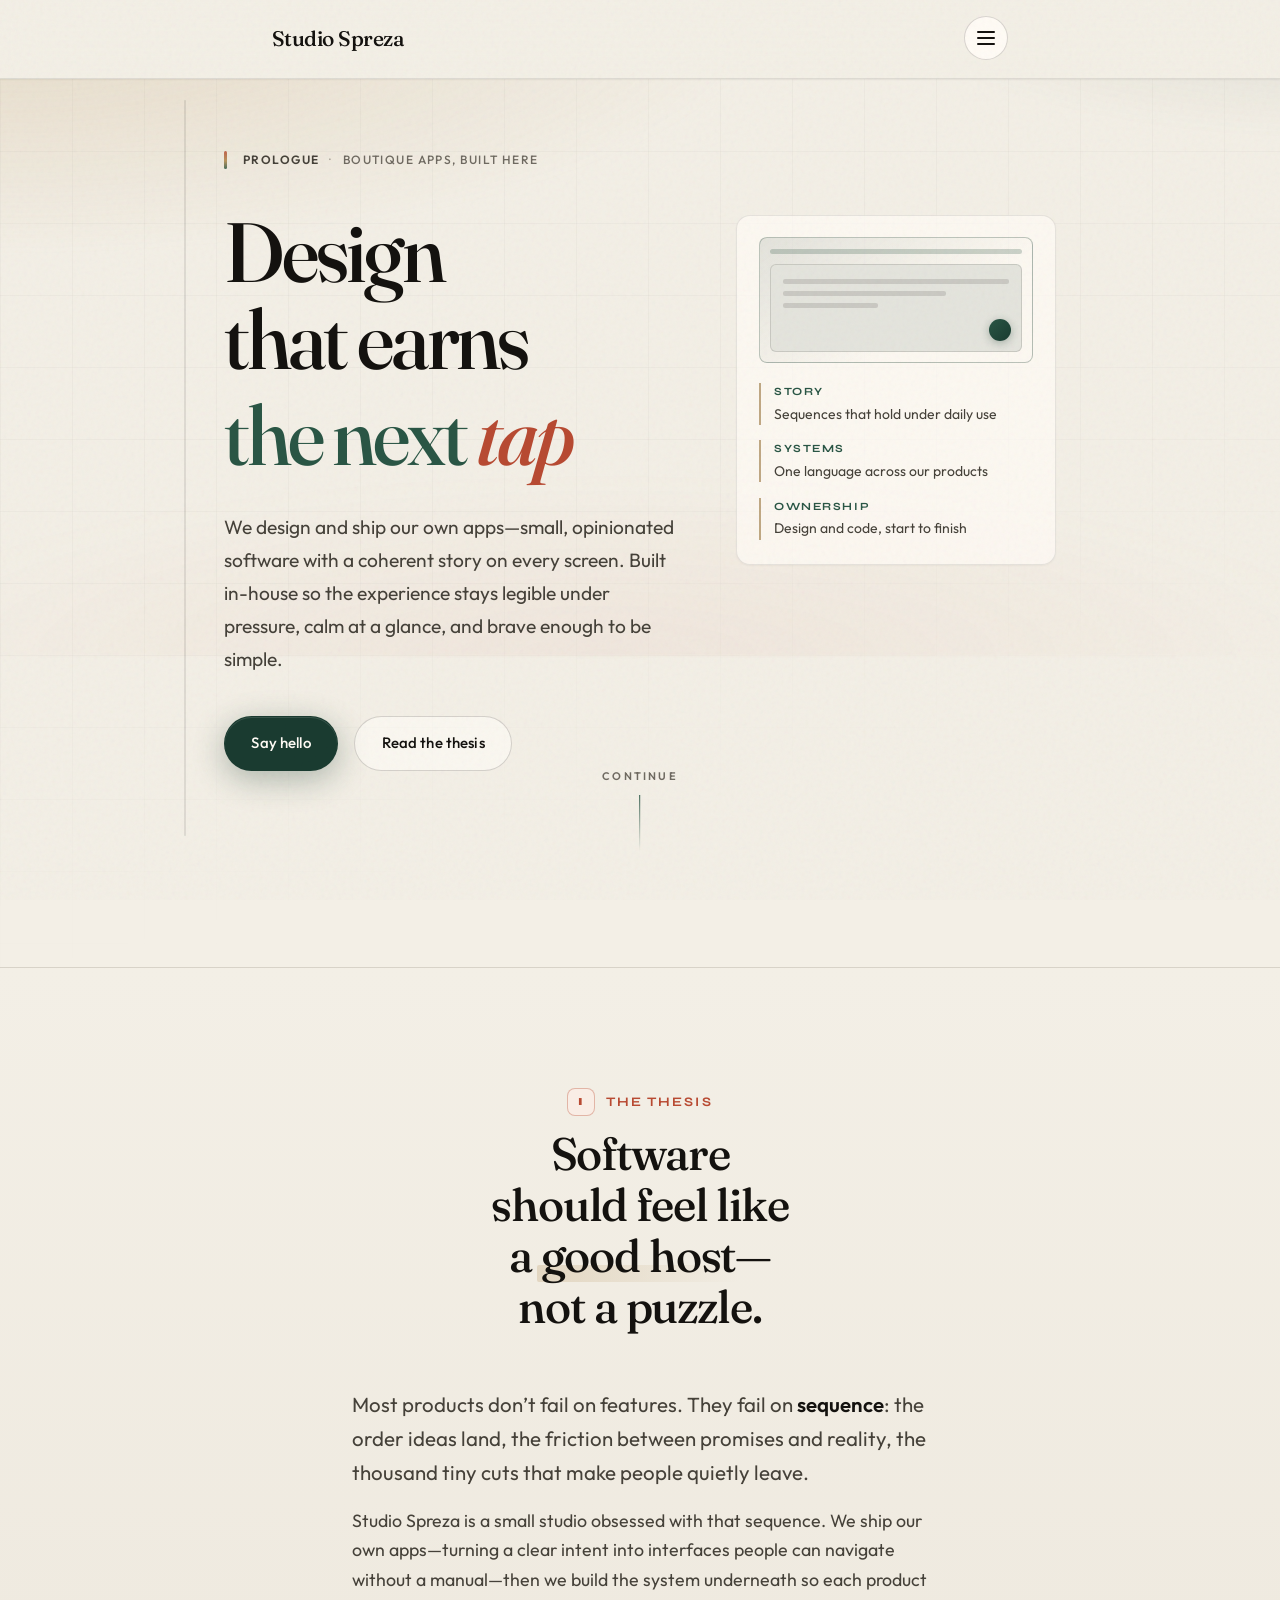
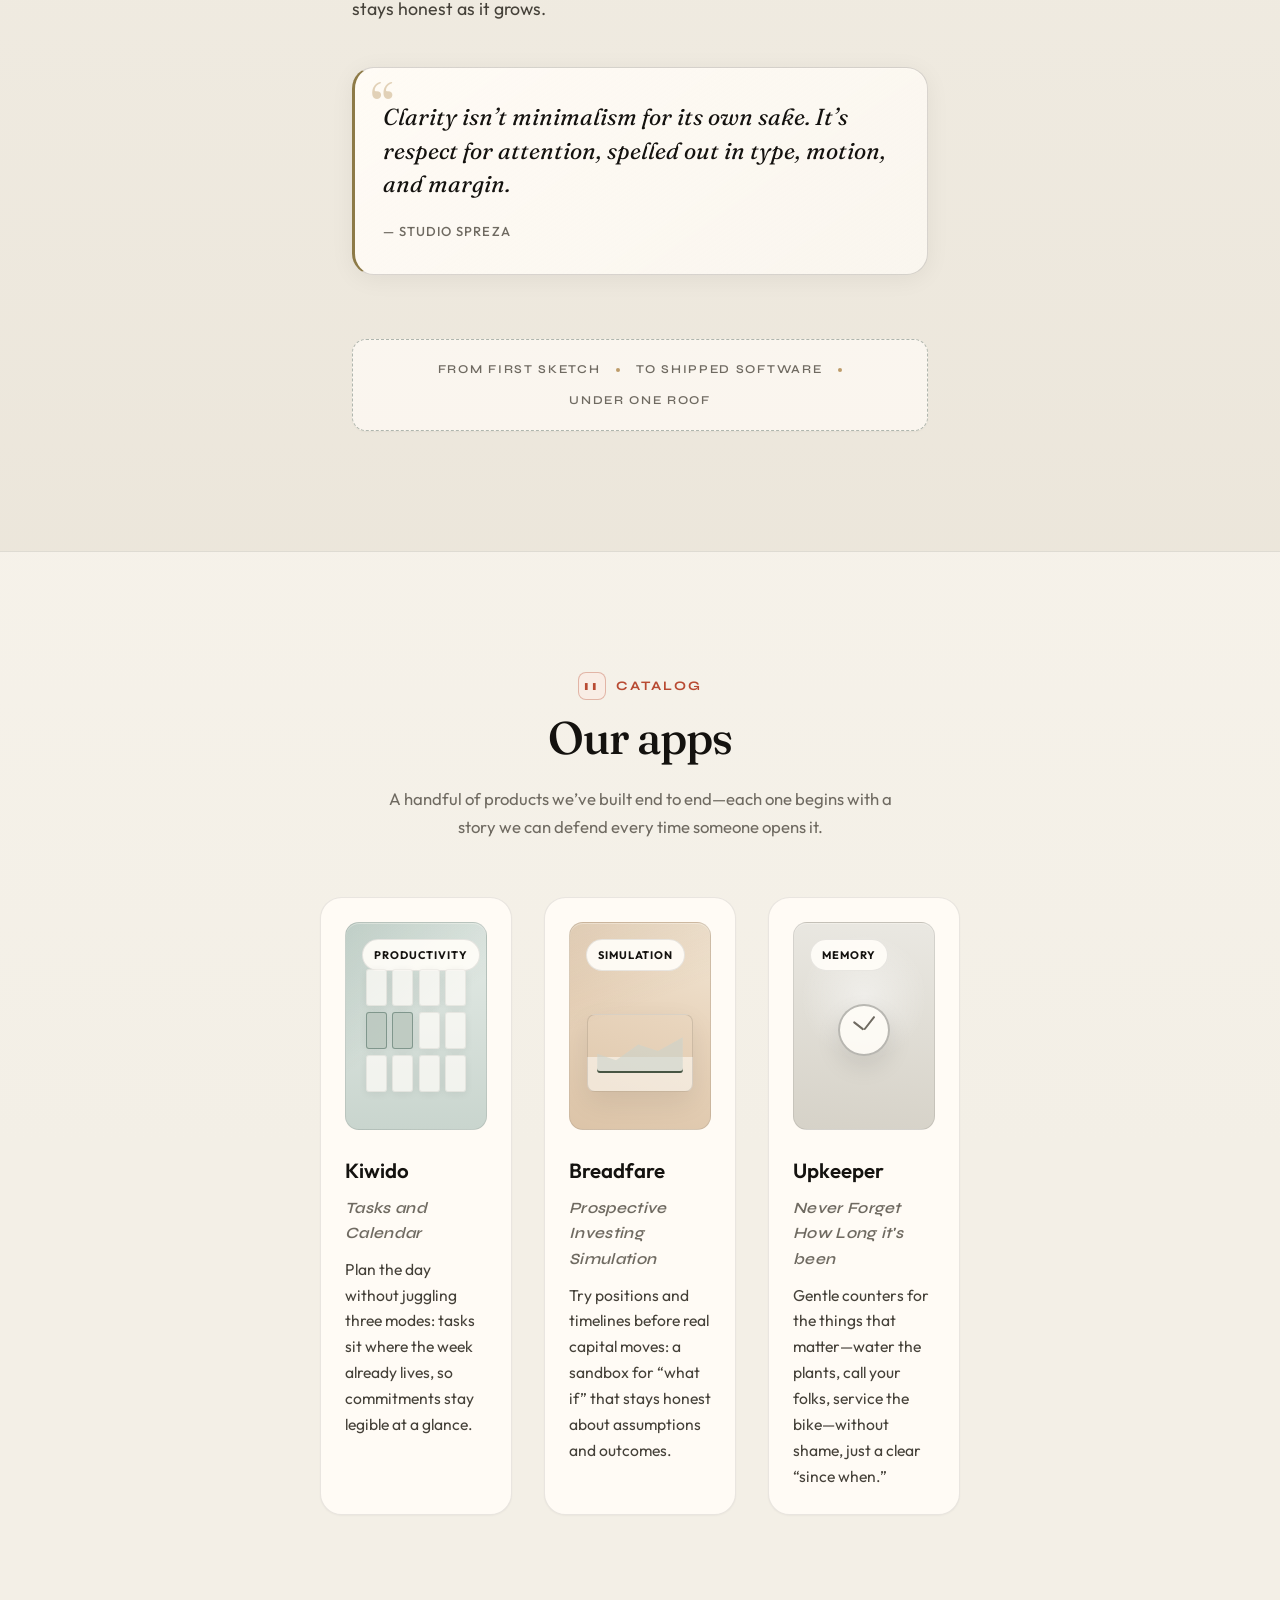
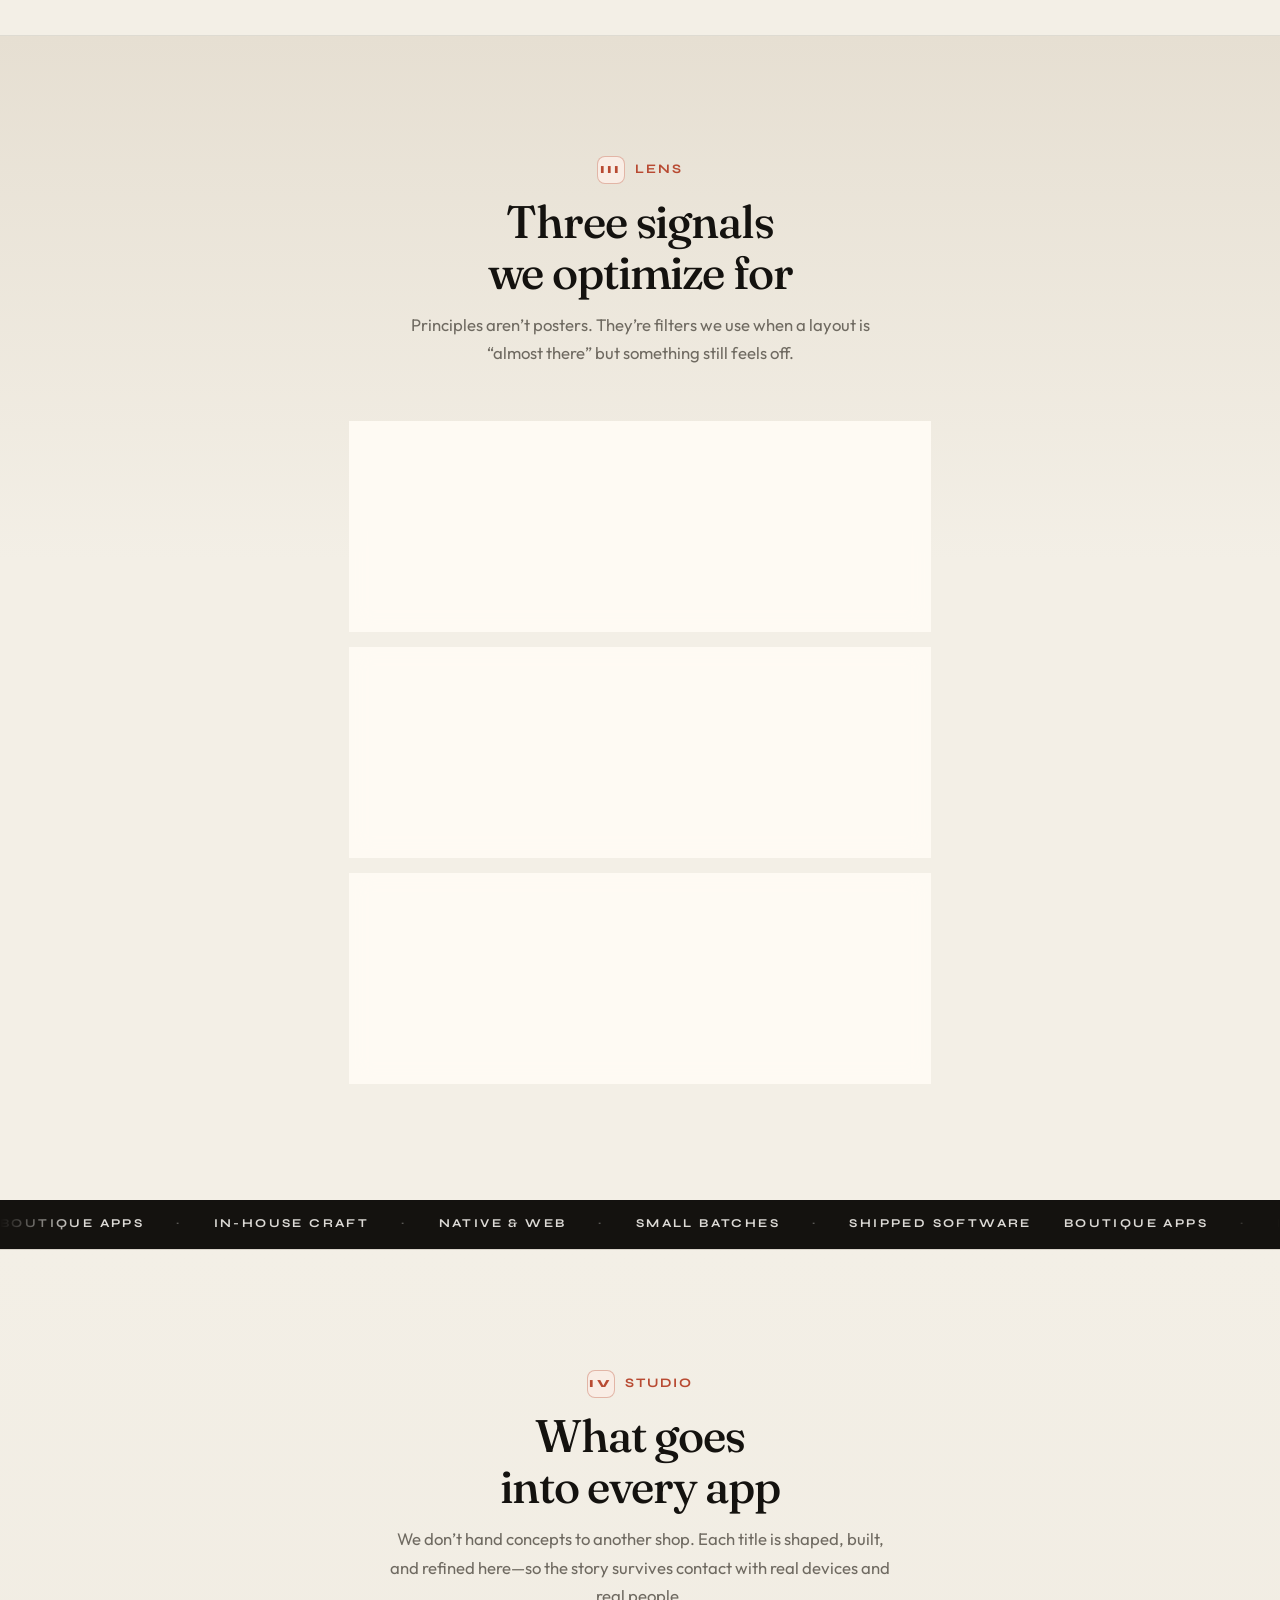
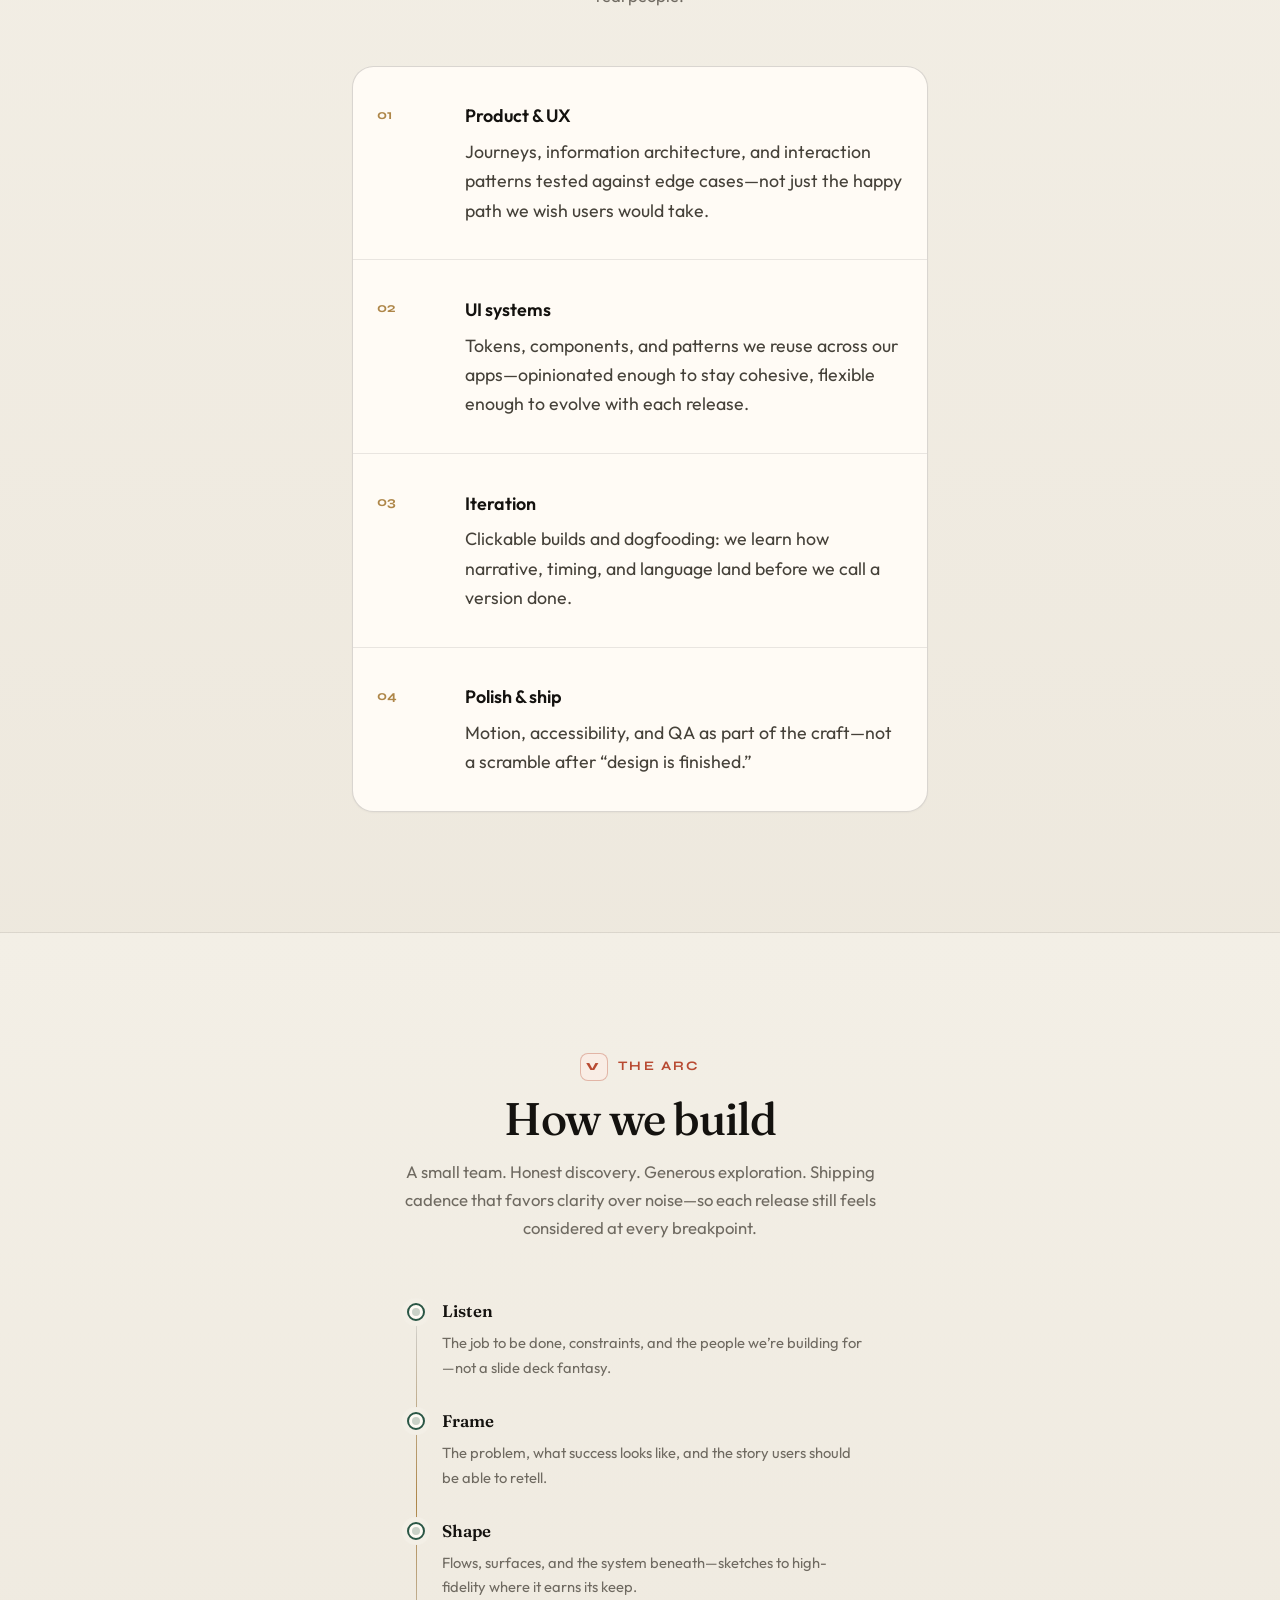
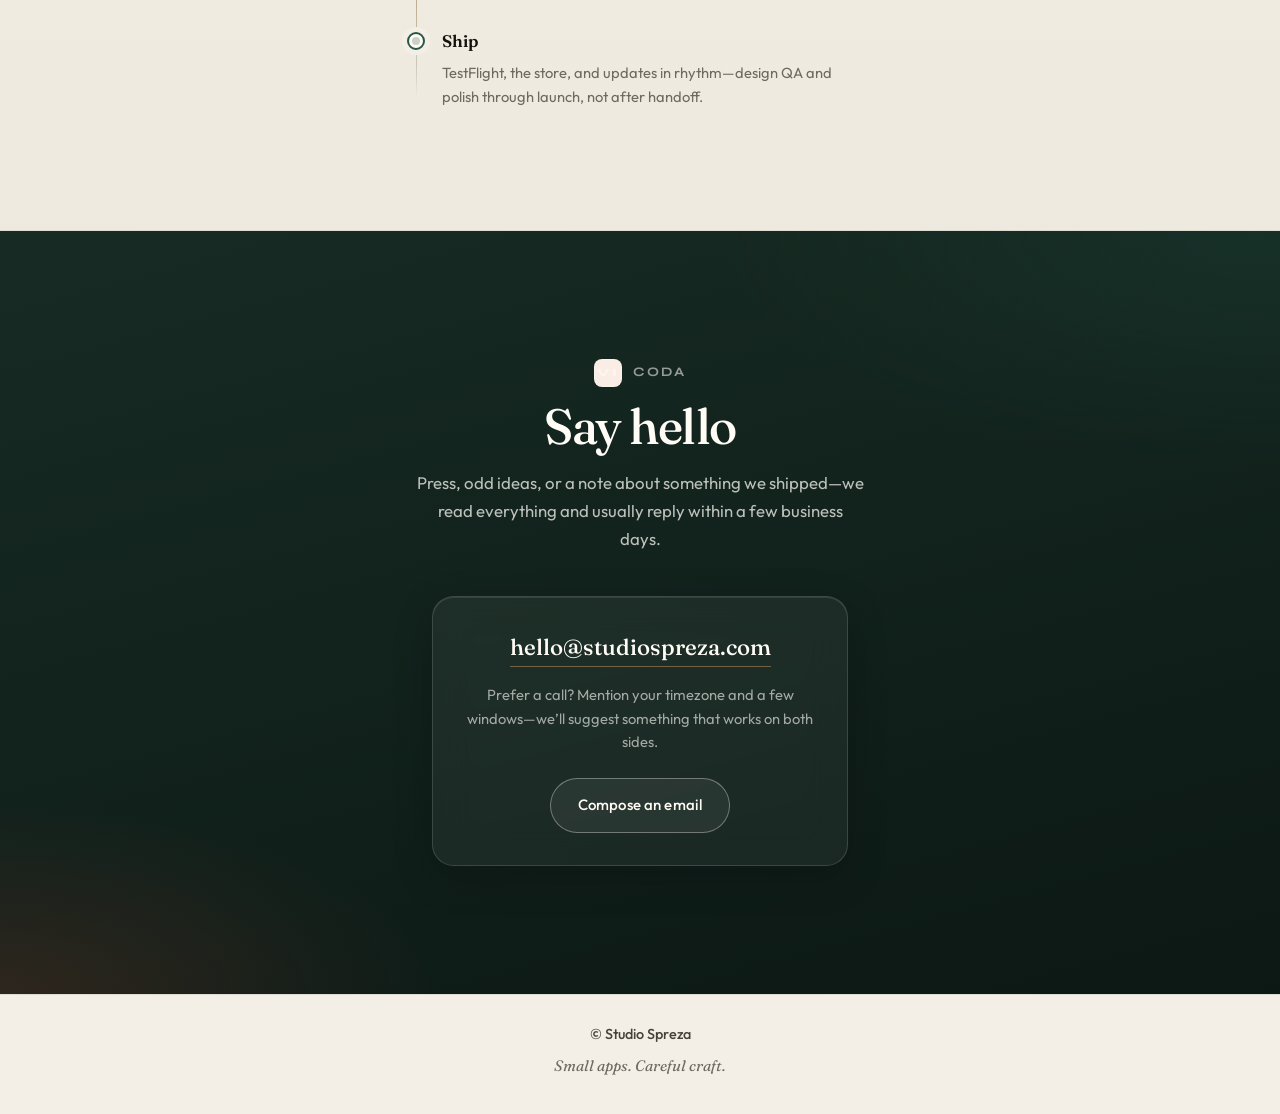
==== commit cf8965a3: "+" ====
--- a/index.html
+++ b/index.html
@@ -181,56 +181,53 @@
             </p>
           </header>
 
-          <div class="work-bento">
-            <article class="work-tile work-tile--lead" data-reveal>
-              <div class="work-visual work-visual--north" aria-hidden="true">
-                <span class="work-tag">Fintech</span>
-                <div class="work-visual-metric">
-                  <span class="metric-label">Outcome</span>
-                  <span class="metric-value">−38% support tickets</span>
+          <div class="work-bento work-bento--tri">
+            <article class="work-tile work-tile--app" data-reveal>
+              <div class="work-visual work-visual--kiwido" aria-hidden="true">
+                <span class="work-tag">Productivity</span>
+                <div class="work-visual-calendar" aria-hidden="true">
+                  <span></span><span></span><span></span><span></span>
+                  <span></span><span></span><span></span><span></span>
+                  <span></span><span></span><span></span><span></span>
                 </div>
               </div>
               <div class="work-tile-copy">
-                <h3>Northline Banking</h3>
-                <p>
-                  Our take on mobile banking: an onboarding arc built around “explain
-                  once, never repeat”—progressive disclosure that respects anxiety and
-                  regulation alike.
-                </p>
-                <p class="work-meta">iOS · Shipped · Ongoing refinement</p>
+                <h3>Kiwido</h3>
+                <p class="work-subtitle">Tasks and Calendar</p>
+                <p>
+                  Plan the day without juggling three modes: tasks sit where the week
+                  already lives, so commitments stay legible at a glance.
+                </p>
               </div>
             </article>
 
-            <article class="work-tile" data-reveal>
-              <div class="work-visual work-visual--lumen" aria-hidden="true">
-                <span class="work-tag">Health</span>
+            <article class="work-tile work-tile--app" data-reveal>
+              <div class="work-visual work-visual--breadfare" aria-hidden="true">
+                <span class="work-tag">Simulation</span>
+                <div class="work-visual-chart" aria-hidden="true"></div>
               </div>
               <div class="work-tile-copy">
-                <h3>Lumen Care</h3>
-                <p>
-                  A care companion we ship and tend to: short-session navigation,
-                  scannable summaries, gentle confirmations, and language that doesn’t
-                  sound like a bill.
-                </p>
-                <p class="work-meta">Web · Accessibility-first · In active use</p>
+                <h3>Breadfare</h3>
+                <p class="work-subtitle">Prospective Investing Simulation</p>
+                <p>
+                  Try positions and timelines before real capital moves: a sandbox for
+                  “what if” that stays honest about assumptions and outcomes.
+                </p>
               </div>
             </article>
 
-            <article class="work-tile work-tile--wide" data-reveal>
-              <div class="work-visual work-visual--field" aria-hidden="true">
-                <span class="work-tag">Productivity</span>
-                <div class="work-panels" aria-hidden="true">
-                  <span></span><span></span><span></span>
-                </div>
+            <article class="work-tile work-tile--app" data-reveal>
+              <div class="work-visual work-visual--upkeeper" aria-hidden="true">
+                <span class="work-tag">Memory</span>
+                <div class="work-visual-tick" aria-hidden="true"></div>
               </div>
               <div class="work-tile-copy">
-                <h3>Fieldnote</h3>
-                <p>
-                  Our cross-platform workspace for capture-and-sort: fast input on
-                  mobile, structure on desktop, zero decorative noise—owned entirely
-                  in-house.
-                </p>
-                <p class="work-meta">iOS · macOS · Shared design system</p>
+                <h3>Upkeeper</h3>
+                <p class="work-subtitle">Never Forget How Long it's been</p>
+                <p>
+                  Gentle counters for the things that matter—water the plants, call
+                  your folks, service the bike—without shame, just a clear “since when.”
+                </p>
               </div>
             </article>
           </div>
--- a/styles.css
+++ b/styles.css
@@ -1021,6 +1021,49 @@
   margin-inline: auto;
 }
 
+@media (min-width: 900px) {
+  .work-bento--tri {
+    grid-template-columns: repeat(3, 1fr);
+    align-items: stretch;
+  }
+}
+
+.work-tile--app {
+  display: flex;
+  flex-direction: column;
+  gap: clamp(1.15rem, 2.5vw, 1.5rem);
+  padding: clamp(1.25rem, 2.5vw, 1.65rem);
+  border-radius: var(--radius-lg);
+  border: 1px solid var(--line-strong);
+  background: var(--bg-elevated);
+  box-shadow: var(--shadow-inset), var(--shadow-sm);
+}
+
+.work-tile--app .work-visual {
+  min-height: 13rem;
+}
+
+@media (hover: hover) {
+  .work-tile--app:hover {
+    border-color: color-mix(in srgb, var(--accent-mid) 22%, var(--line-strong));
+    box-shadow: var(--shadow-inset), var(--shadow-md);
+  }
+}
+
+.work-tile--app .work-tile-copy h3 {
+  margin-top: 0;
+}
+
+.work-subtitle {
+  margin: 0 0 0.65rem !important;
+  font-family: var(--font-chapter);
+  font-size: 0.8125rem;
+  font-weight: 600;
+  font-style: italic;
+  letter-spacing: 0.02em;
+  color: var(--ink-soft);
+}
+
 .work-tile--lead,
 .work-tile--wide {
   display: flex;
@@ -1098,6 +1141,110 @@
   background:
     linear-gradient(90deg, rgba(30, 61, 50, 0.15), transparent 50%),
     linear-gradient(180deg, #ebe6dc, #d8d0c3);
+}
+
+.work-visual--kiwido {
+  background:
+    linear-gradient(145deg, rgba(46, 91, 74, 0.2), transparent 50%),
+    linear-gradient(180deg, #e4ebe6, #c9d5ce);
+}
+
+.work-visual-calendar {
+  position: absolute;
+  inset: 22% 14% 18%;
+  display: grid;
+  grid-template-columns: repeat(4, 1fr);
+  grid-template-rows: repeat(3, 1fr);
+  gap: 0.35rem;
+}
+
+.work-visual-calendar span {
+  border-radius: 3px;
+  background: rgba(255, 253, 248, 0.72);
+  border: 1px solid color-mix(in srgb, var(--line) 70%, transparent);
+  box-shadow: 0 2px 8px rgba(18, 17, 15, 0.06);
+}
+
+.work-visual-calendar span:nth-child(5),
+.work-visual-calendar span:nth-child(6) {
+  background: color-mix(in srgb, var(--accent-mid) 28%, rgba(255, 253, 248, 0.85));
+  border-color: color-mix(in srgb, var(--accent-mid) 35%, var(--line));
+}
+
+.work-visual--breadfare {
+  background:
+    linear-gradient(160deg, rgba(120, 72, 28, 0.12), transparent 42%),
+    linear-gradient(200deg, #f2e6d4 0%, #e8d4bc 45%, #dcc4a8 100%);
+}
+
+.work-visual-chart {
+  position: absolute;
+  left: 12%;
+  right: 12%;
+  bottom: 18%;
+  height: 38%;
+  border-radius: var(--radius-sm);
+  background: linear-gradient(
+    180deg,
+    transparent 55%,
+    rgba(255, 253, 248, 0.55) 55%
+  );
+  border: 1px solid rgba(18, 17, 15, 0.12);
+  box-shadow: 0 10px 28px rgba(18, 17, 15, 0.08);
+}
+
+.work-visual-chart::before {
+  content: "";
+  position: absolute;
+  inset: 16% 9% 24%;
+  border-radius: 3px;
+  background: color-mix(in srgb, var(--accent-mid) 14%, rgba(255, 253, 248, 0.5));
+  clip-path: polygon(0 100%, 0 58%, 22% 72%, 48% 38%, 71% 52%, 100% 22%, 100% 100%);
+  box-shadow: inset 0 -2px 0 color-mix(in srgb, var(--accent-mid) 55%, #6b5340);
+}
+
+.work-visual--upkeeper {
+  background:
+    radial-gradient(circle at 50% 36%, rgba(255, 255, 255, 0.45), transparent 42%),
+    linear-gradient(185deg, #eae8e2, #d6d2c8);
+}
+
+.work-visual-tick {
+  position: absolute;
+  width: 3.25rem;
+  height: 3.25rem;
+  left: 50%;
+  top: 52%;
+  translate: -50% -50%;
+  border-radius: 50%;
+  border: 2px solid color-mix(in srgb, var(--ink) 22%, var(--line));
+  background: rgba(255, 253, 248, 0.88);
+  box-shadow: 0 10px 24px rgba(18, 17, 15, 0.1);
+}
+
+.work-visual-tick::before,
+.work-visual-tick::after {
+  content: "";
+  position: absolute;
+  left: 50%;
+  top: 50%;
+  background: var(--ink-soft);
+  border-radius: 1px;
+  transform-origin: 50% 100%;
+}
+
+.work-visual-tick::before {
+  width: 2px;
+  height: 28%;
+  translate: -50% -100%;
+  transform: rotate(-52deg);
+}
+
+.work-visual-tick::after {
+  width: 2px;
+  height: 36%;
+  translate: -50% -100%;
+  transform: rotate(38deg);
 }
 
 .work-panels {
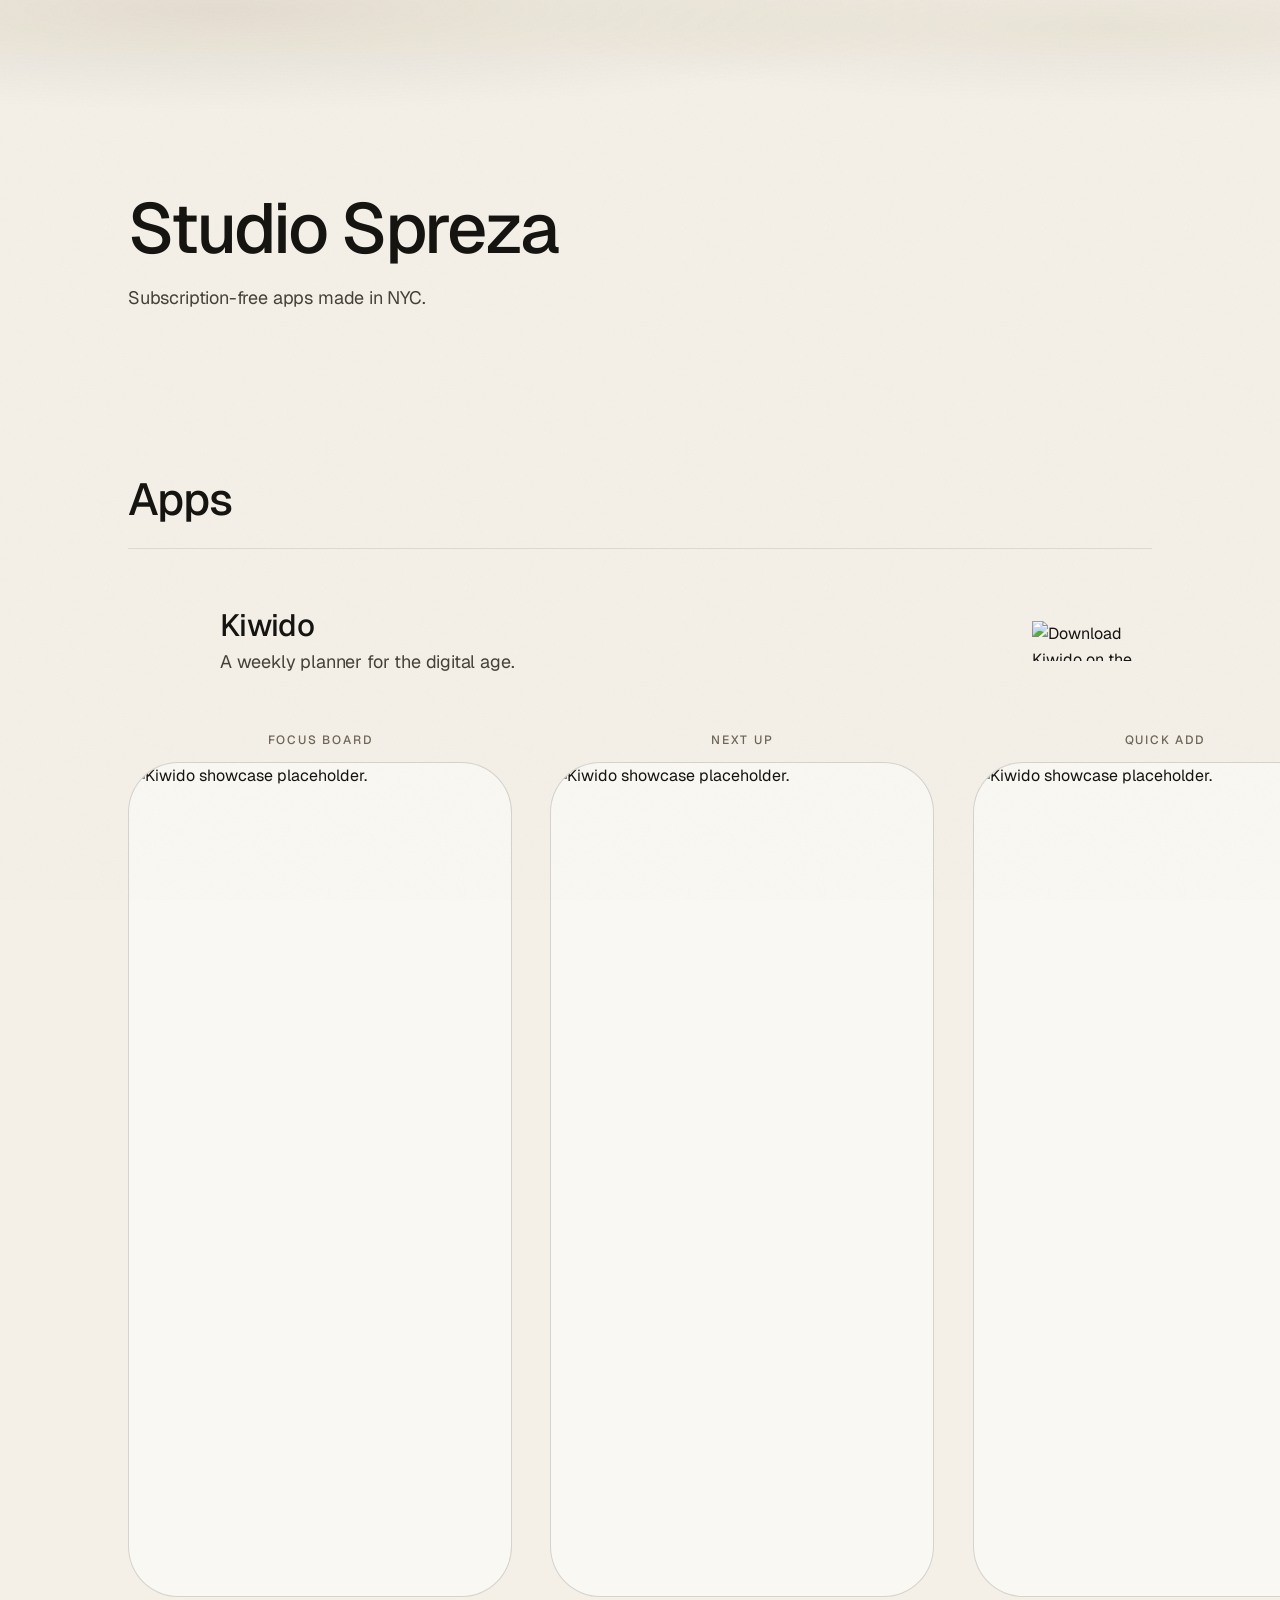
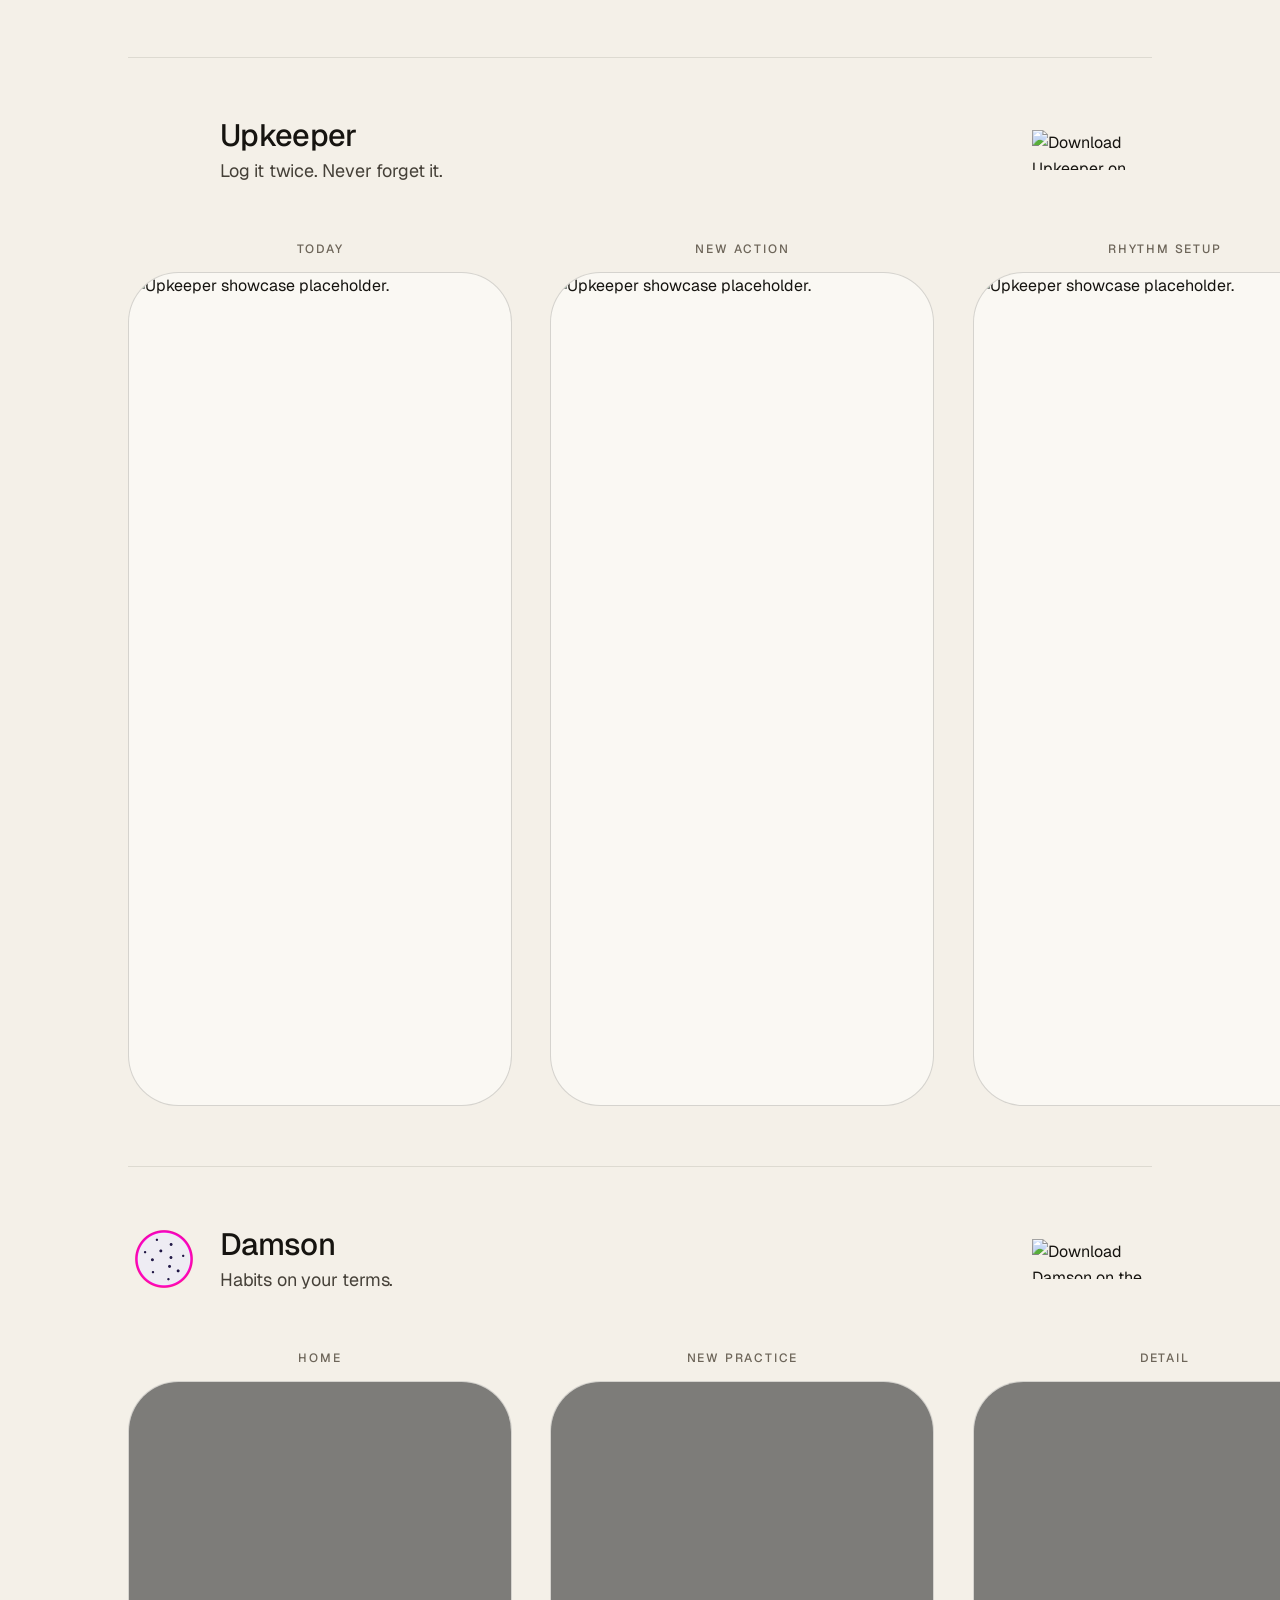
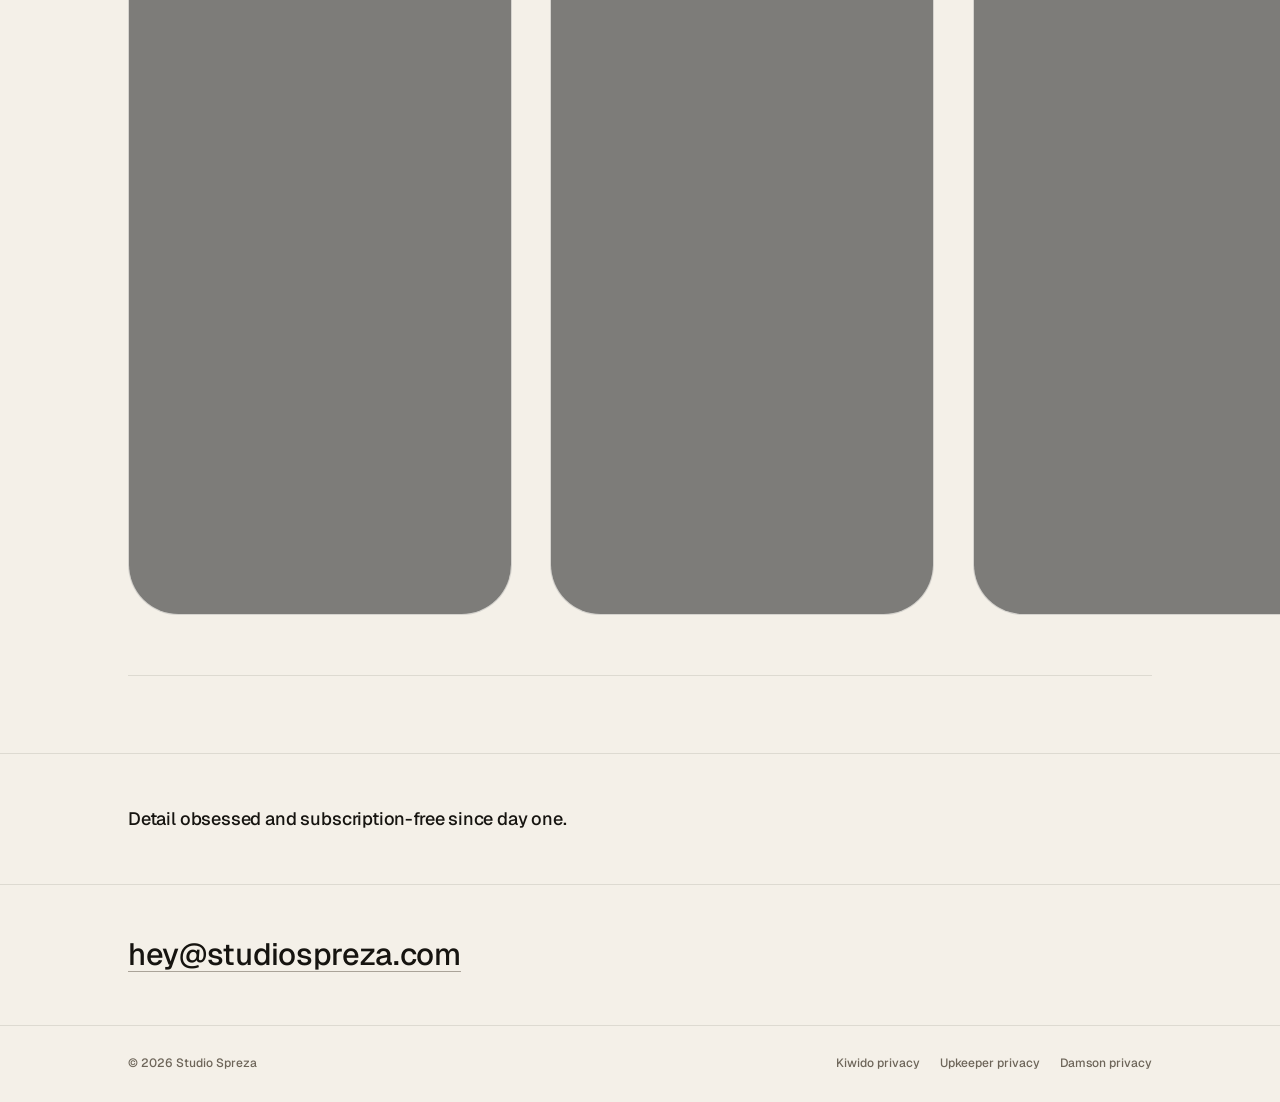
==== commit 18312f32: "+" ====
--- a/index.html
+++ b/index.html
@@ -5,19 +5,40 @@
     <meta name="viewport" content="width=device-width, initial-scale=1" />
     <meta
       name="description"
-      content="Studio Spreza — a boutique app studio. We design and ship our own small, narrative-led software—crafted in-house from first idea to App Store."
-    />
-    <meta name="theme-color" content="#f3efe6" />
-    <title>Studio Spreza — Boutique App Studio</title>
+      content="Studio Spreza makes Kiwido, Upkeeper, and Damson."
+    />
+    <meta name="theme-color" content="#f4f0e8" />
+    <link rel="canonical" href="https://www.studiospreza.com/" />
+    <meta property="og:title" content="Studio Spreza — Boutique App Studio" />
+    <meta
+      property="og:description"
+      content="Studio Spreza makes Kiwido, Upkeeper, and Damson."
+    />
+    <meta property="og:type" content="website" />
+    <meta property="og:url" content="https://www.studiospreza.com/" />
+    <meta name="twitter:card" content="summary" />
+    <meta name="twitter:title" content="Studio Spreza — Boutique App Studio" />
+    <meta
+      name="twitter:description"
+      content="Studio Spreza makes Kiwido, Upkeeper, and Damson."
+    />
+    <title>Studio Spreza</title>
+    <link rel="icon" href="/favicon.png" type="image/png" />
     <link rel="preconnect" href="https://fonts.googleapis.com" />
     <link rel="preconnect" href="https://fonts.gstatic.com" crossorigin />
     <link
-      href="https://fonts.googleapis.com/css2?family=Fraunces:ital,opsz,wght@0,9..144,400;0,9..144,500;0,9..144,600;1,9..144,400;1,9..144,500&family=Outfit:wght@300;400;500;600&family=Syne:wght@500;600;700;800&display=swap"
+      href="https://fonts.googleapis.com/css2?family=Geist:ital,wght@0,300..700;1,300..700&display=swap"
       rel="stylesheet"
     />
     <link rel="stylesheet" href="styles.css" />
-    <link rel="icon" href="favicon.png" type="image/png" />
-    <link rel="apple-touch-icon" href="favicon.png" />
+    <noscript>
+      <style>
+        [data-reveal] {
+          opacity: 1;
+          transform: none;
+        }
+      </style>
+    </noscript>
   </head>
   <body>
     <div class="grain" aria-hidden="true"></div>
@@ -26,413 +47,216 @@
 
     <header class="site-header">
       <div class="header-inner">
-        <a class="logo" href="#">Studio Spreza</a>
-        <button
-          class="menu-toggle"
-          type="button"
-          aria-expanded="false"
-          aria-controls="site-menu"
-          aria-label="Open menu"
-        >
-          <span class="menu-toggle-lines" aria-hidden="true"></span>
-        </button>
-      </div>
-      <div id="site-menu" class="site-menu" hidden>
-        <div class="site-menu-inner wrap">
-          <p class="site-menu-eyebrow">On this page</p>
-          <nav class="site-menu-nav" aria-label="Primary">
-            <a href="#belief"><span class="site-menu-link-num">01</span> Story</a>
-            <a href="#work"><span class="site-menu-link-num">02</span> Apps</a>
-            <a href="#principles"><span class="site-menu-link-num">03</span> Principles</a>
-            <a href="#craft"><span class="site-menu-link-num">04</span> Studio</a>
-            <a href="#approach"><span class="site-menu-link-num">05</span> Build</a>
-            <a class="site-menu-cta" href="#contact"><span class="site-menu-link-num">06</span> Contact</a>
-          </nav>
-        </div>
+        <a class="logo brand-wordmark" href="/">Studio Spreza</a>
       </div>
     </header>
-
-    <aside class="read-rail" aria-hidden="true">
-      <span class="read-rail-track"></span>
-      <span class="read-rail-progress"></span>
-    </aside>
 
     <main id="main">
       <section class="hero" aria-labelledby="hero-title">
         <div class="hero-atmosphere" aria-hidden="true">
           <div class="hero-glow"></div>
-          <div class="hero-mesh"></div>
         </div>
         <div class="wrap hero-content">
           <header class="hero-header">
-            <p class="hero-eyebrow" data-reveal>
-              <span class="hero-eyebrow-rule" aria-hidden="true"></span>
-              <span class="hero-eyebrow-text">
-                <span class="hero-eyebrow-strong">Prologue</span>
-                <span class="hero-eyebrow-sep" aria-hidden="true">·</span>
-                Boutique apps, built here
-              </span>
-            </p>
-            <div class="hero-split">
-              <div class="hero-copy">
-                <h1 id="hero-title" class="hero-title" data-reveal>
-                  <span class="hero-title-line">Design that earns</span>
-                  <span class="hero-title-line hero-title-line--sub">
-                    the next <em class="hero-em">tap</em>
-                  </span>
-                </h1>
-                <p class="hero-lede" data-reveal>
-                  We design and ship our own apps—small, opinionated software with a
-                  coherent story on every screen. Built in-house so the experience stays
-                  legible under pressure, calm at a glance, and brave enough to be
-                  simple.
-                </p>
-                <div class="hero-actions" data-reveal>
-                  <a class="btn btn-primary" href="#contact">Say hello</a>
-                  <a class="btn btn-ghost" href="#belief">Read the thesis</a>
-                </div>
-              </div>
-              <aside class="hero-panel" data-reveal aria-label="What we optimize for">
-                <div class="hero-device" aria-hidden="true">
-                  <div class="hero-device-chrome"></div>
-                  <div class="hero-device-screen">
-                    <span class="hero-device-line"></span>
-                    <span class="hero-device-line hero-device-line--mid"></span>
-                    <span class="hero-device-line hero-device-line--short"></span>
-                    <span class="hero-device-fab"></span>
-                  </div>
-                </div>
-                <ul class="hero-panel-list">
-                  <li>
-                    <span class="hero-panel-k">Story</span>
-                    Sequences that hold under daily use
-                  </li>
-                  <li>
-                    <span class="hero-panel-k">Systems</span>
-                    One language across our products
-                  </li>
-                  <li>
-                    <span class="hero-panel-k">Ownership</span>
-                    Design and code, start to finish
-                  </li>
-                </ul>
-              </aside>
+            <div class="hero-copy">
+              <h1 id="hero-title" class="hero-title brand-wordmark">Studio Spreza</h1>
+              <p class="hero-subtitle">Subscription-free apps made in NYC.</p>
             </div>
           </header>
-          <a class="scroll-cue" href="#belief">
-            <span class="scroll-cue-text">Continue</span>
-            <span class="scroll-cue-line" aria-hidden="true"></span>
-          </a>
-        </div>
-      </section>
-
-      <section id="belief" class="section narrative belief" aria-labelledby="belief-title">
-        <div class="wrap narrative-layout">
-          <header class="chapter-head" data-reveal>
-            <p class="chapter-label"><span class="chapter-num">I</span> The thesis</p>
-            <h2 id="belief-title" class="chapter-title">
-              Software should feel like a <span class="title-shade">good host</span>—not a puzzle.
-            </h2>
-          </header>
-          <div class="belief-columns">
-            <div class="belief-prose" data-reveal>
-              <p class="lead">
-                Most products don’t fail on features. They fail on <strong>sequence</strong>:
-                the order ideas land, the friction between promises and reality, the
-                thousand tiny cuts that make people quietly leave.
-              </p>
-              <p>
-                Studio Spreza is a small studio obsessed with that sequence. We ship
-                our own apps—turning a clear intent into interfaces people can navigate
-                without a manual—then we build the system underneath so each product
-                stays honest as it grows.
-              </p>
-            </div>
-            <blockquote class="pull-quote" data-reveal>
-              <p>
-                Clarity isn’t minimalism for its own sake. It’s respect for attention,
-                spelled out in type, motion, and margin.
-              </p>
-              <footer>— Studio Spreza</footer>
-            </blockquote>
-          </div>
-          <div class="belief-strip" data-reveal>
-            <p class="belief-strip-text">
-              <span>From first sketch</span>
-              <span class="belief-strip-dot" aria-hidden="true"></span>
-              <span>to shipped software</span>
-              <span class="belief-strip-dot" aria-hidden="true"></span>
-              <span>under one roof</span>
-            </p>
-          </div>
         </div>
       </section>
 
       <section id="work" class="section work" aria-labelledby="work-title">
         <div class="wrap">
           <header class="chapter-head chapter-head--row" data-reveal>
-            <div>
-              <p class="chapter-label"><span class="chapter-num">II</span> Catalog</p>
-              <h2 id="work-title" class="chapter-title">Our apps</h2>
-            </div>
-            <p class="chapter-dek">
-              A handful of products we’ve built end to end—each one begins with a
-              story we can defend every time someone opens it.
-            </p>
+            <h2 id="work-title" class="chapter-title">Apps</h2>
           </header>
 
-          <div class="work-bento work-bento--tri">
-            <article class="work-tile work-tile--app" data-reveal>
-              <div class="work-visual work-visual--kiwido" aria-hidden="true">
-                <span class="work-tag">Productivity</span>
-                <div class="work-visual-calendar" aria-hidden="true">
-                  <span></span><span></span><span></span><span></span>
-                  <span></span><span></span><span></span><span></span>
-                  <span></span><span></span><span></span><span></span>
+          <ul class="work-list">
+            <li class="work-row" data-reveal>
+              <div class="work-lede">
+                <span class="work-icon" data-app="kiwido" aria-hidden="true"></span>
+                <div class="work-row-body">
+                  <h3 class="work-title">Kiwido</h3>
+                  <p class="work-line">A weekly planner for the digital age.</p>
                 </div>
-              </div>
-              <div class="work-tile-copy">
-                <h3>Kiwido</h3>
-                <p class="work-subtitle">Tasks and Calendar</p>
-                <p>
-                  Plan the day without juggling three modes: tasks sit where the week
-                  already lives, so commitments stay legible at a glance.
-                </p>
-              </div>
-            </article>
-
-            <article class="work-tile work-tile--app" data-reveal>
-              <div class="work-visual work-visual--breadfare" aria-hidden="true">
-                <span class="work-tag">Simulation</span>
-                <div class="work-visual-chart" aria-hidden="true"></div>
-              </div>
-              <div class="work-tile-copy">
-                <h3>Breadfare</h3>
-                <p class="work-subtitle">Prospective Investing Simulation</p>
-                <p>
-                  Try positions and timelines before real capital moves: a sandbox for
-                  “what if” that stays honest about assumptions and outcomes.
-                </p>
-              </div>
-            </article>
-
-            <article class="work-tile work-tile--app" data-reveal>
-              <div class="work-visual work-visual--upkeeper" aria-hidden="true">
-                <span class="work-tag">Memory</span>
-                <div class="work-visual-tick" aria-hidden="true"></div>
-              </div>
-              <div class="work-tile-copy">
-                <h3>Upkeeper</h3>
-                <p class="work-subtitle">Never Forget How Long it's been</p>
-                <p>
-                  Gentle counters for the things that matter—water the plants, call
-                  your folks, service the bike—without shame, just a clear “since when.”
-                </p>
-              </div>
-            </article>
-          </div>
-        </div>
-      </section>
-
-      <section id="principles" class="section principles" aria-labelledby="principles-title">
-        <div class="wrap">
-          <header class="chapter-head" data-reveal>
-            <p class="chapter-label"><span class="chapter-num">III</span> Lens</p>
-            <h2 id="principles-title" class="chapter-title">
-              Three signals we optimize for
-            </h2>
-            <p class="chapter-dek chapter-dek--narrow">
-              Principles aren’t posters. They’re filters we use when a layout is
-              “almost there” but something still feels off.
-            </p>
-          </header>
-          <ul class="principle-cards">
-            <li class="principle-card" data-reveal>
-              <span class="principle-icon principle-icon--orbit" aria-hidden="true"></span>
-              <h3>Continuity</h3>
-              <p>
-                Every state should answer “where am I, what changed, what’s next?”
-                without requiring a map.
-              </p>
+                <a class="app-store-link" href="#" aria-label="Kiwido on the App Store">
+                  <picture>
+                    <source srcset="assets/appstore-dark.svg" media="(prefers-color-scheme: dark)" />
+                    <img src="assets/appstore-light.svg" width="120" height="40" alt="Download Kiwido on the App Store" />
+                  </picture>
+                </a>
+              </div>
+              <div class="work-gallery" role="region" aria-label="Kiwido screens" tabindex="0">
+                <span class="work-showcase-item">
+                  <span class="work-shot-label">Focus board</span>
+                  <span class="work-shot">
+                    <img class="work-shot-image" src="assets/kiwido-h-scroll/kiwido-placeholder-01.png" width="1206" height="2622" loading="lazy" decoding="async" alt="Kiwido showcase placeholder." />
+                  </span>
+                </span>
+                <span class="work-showcase-item">
+                  <span class="work-shot-label">Next up</span>
+                  <span class="work-shot">
+                    <img class="work-shot-image" src="assets/kiwido-h-scroll/kiwido-placeholder-02.png" width="1206" height="2622" loading="lazy" decoding="async" alt="Kiwido showcase placeholder." />
+                  </span>
+                </span>
+                <span class="work-showcase-item">
+                  <span class="work-shot-label">Quick add</span>
+                  <span class="work-shot">
+                    <img class="work-shot-image" src="assets/kiwido-h-scroll/kiwido-placeholder-03.png" width="1206" height="2622" loading="lazy" decoding="async" alt="Kiwido showcase placeholder." />
+                  </span>
+                </span>
+                <span class="work-showcase-item">
+                  <span class="work-shot-label">Progress</span>
+                  <span class="work-shot">
+                    <img class="work-shot-image" src="assets/kiwido-h-scroll/kiwido-placeholder-04.png" width="1206" height="2622" loading="lazy" decoding="async" alt="Kiwido showcase placeholder." />
+                  </span>
+                </span>
+                <span class="work-showcase-item">
+                  <span class="work-shot-label">Perfect days</span>
+                  <span class="work-shot">
+                    <img class="work-shot-image" src="assets/kiwido-h-scroll/kiwido-placeholder-05.png" width="1206" height="2622" loading="lazy" decoding="async" alt="Kiwido showcase placeholder." />
+                  </span>
+                </span>
+                <span class="work-showcase-item">
+                  <span class="work-shot-label">Month view</span>
+                  <span class="work-shot">
+                    <img class="work-shot-image" src="assets/kiwido-h-scroll/kiwido-placeholder-06.png" width="1206" height="2622" loading="lazy" decoding="async" alt="Kiwido showcase placeholder." />
+                  </span>
+                </span>
+              </div>
             </li>
-            <li class="principle-card" data-reveal>
-              <span class="principle-icon principle-icon--pulse" aria-hidden="true"></span>
-              <h3>Tempo</h3>
-              <p>
-                Motion and density follow the moment—urgent when it matters, quiet
-                when it doesn’t.
-              </p>
+            <li class="work-row" data-reveal>
+              <div class="work-lede">
+                <span class="work-icon" data-app="upkeeper" aria-hidden="true"></span>
+                <div class="work-row-body">
+                  <h3 class="work-title">Upkeeper</h3>
+                  <p class="work-line">Log it twice. Never forget it.</p>
+                </div>
+                <a class="app-store-link" href="#" aria-label="Upkeeper on the App Store">
+                  <picture>
+                    <source srcset="assets/appstore-dark.svg" media="(prefers-color-scheme: dark)" />
+                    <img src="assets/appstore-light.svg" width="120" height="40" alt="Download Upkeeper on the App Store" />
+                  </picture>
+                </a>
+              </div>
+              <div class="work-gallery" role="region" aria-label="Upkeeper screens" tabindex="0">
+                <span class="work-showcase-item">
+                  <span class="work-shot-label">Today</span>
+                  <span class="work-shot">
+                    <img class="work-shot-image" src="assets/upkeeper-h-scroll/upkeeper-placeholder-01.png" width="1206" height="2622" loading="lazy" decoding="async" alt="Upkeeper showcase placeholder." />
+                  </span>
+                </span>
+                <span class="work-showcase-item">
+                  <span class="work-shot-label">New action</span>
+                  <span class="work-shot">
+                    <img class="work-shot-image" src="assets/upkeeper-h-scroll/upkeeper-placeholder-02.png" width="1206" height="2622" loading="lazy" decoding="async" alt="Upkeeper showcase placeholder." />
+                  </span>
+                </span>
+                <span class="work-showcase-item">
+                  <span class="work-shot-label">Rhythm setup</span>
+                  <span class="work-shot">
+                    <img class="work-shot-image" src="assets/upkeeper-h-scroll/upkeeper-placeholder-03.png" width="1206" height="2622" loading="lazy" decoding="async" alt="Upkeeper showcase placeholder." />
+                  </span>
+                </span>
+                <span class="work-showcase-item">
+                  <span class="work-shot-label">Status</span>
+                  <span class="work-shot">
+                    <img class="work-shot-image" src="assets/upkeeper-h-scroll/upkeeper-placeholder-04.png" width="1206" height="2622" loading="lazy" decoding="async" alt="Upkeeper showcase placeholder." />
+                  </span>
+                </span>
+                <span class="work-showcase-item">
+                  <span class="work-shot-label">Detail</span>
+                  <span class="work-shot">
+                    <img class="work-shot-image" src="assets/upkeeper-h-scroll/upkeeper-placeholder-05.png" width="1206" height="2622" loading="lazy" decoding="async" alt="Upkeeper showcase placeholder." />
+                  </span>
+                </span>
+                <span class="work-showcase-item">
+                  <span class="work-shot-label">First run</span>
+                  <span class="work-shot">
+                    <img class="work-shot-image" src="assets/upkeeper-h-scroll/upkeeper-placeholder-06.png" width="1206" height="2622" loading="lazy" decoding="async" alt="Upkeeper showcase placeholder." />
+                  </span>
+                </span>
+              </div>
             </li>
-            <li class="principle-card" data-reveal>
-              <span class="principle-icon principle-icon--weave" aria-hidden="true"></span>
-              <h3>Coherence</h3>
-              <p>
-                Components, copy, and motion behave like one author—because design
-                and implementation share a single desk.
-              </p>
+            <li class="work-row" data-reveal>
+              <div class="work-lede">
+                <span class="work-icon" data-app="damson" aria-hidden="true"></span>
+                <div class="work-row-body">
+                  <h3 class="work-title">Damson</h3>
+                  <p class="work-line">Habits on your terms.</p>
+                </div>
+                <a class="app-store-link" href="#" aria-label="Damson on the App Store">
+                  <picture>
+                    <source srcset="assets/appstore-dark.svg" media="(prefers-color-scheme: dark)" />
+                    <img src="assets/appstore-light.svg" width="120" height="40" alt="Download Damson on the App Store" />
+                  </picture>
+                </a>
+              </div>
+              <div class="work-gallery" role="region" aria-label="Damson screens" tabindex="0">
+                <span class="work-showcase-item">
+                  <span class="work-shot-label">Home</span>
+                  <span class="work-shot">
+                    <img class="work-shot-image" src="assets/damson-h-scroll/damson-placeholder-01.png" width="1206" height="2622" loading="lazy" decoding="async" alt="Damson showcase placeholder." />
+                  </span>
+                </span>
+                <span class="work-showcase-item">
+                  <span class="work-shot-label">New practice</span>
+                  <span class="work-shot">
+                    <img class="work-shot-image" src="assets/damson-h-scroll/damson-placeholder-02.png" width="1206" height="2622" loading="lazy" decoding="async" alt="Damson showcase placeholder." />
+                  </span>
+                </span>
+                <span class="work-showcase-item">
+                  <span class="work-shot-label">Detail</span>
+                  <span class="work-shot">
+                    <img class="work-shot-image" src="assets/damson-h-scroll/damson-placeholder-03.png" width="1206" height="2622" loading="lazy" decoding="async" alt="Damson showcase placeholder." />
+                  </span>
+                </span>
+                <span class="work-showcase-item">
+                  <span class="work-shot-label">Over time</span>
+                  <span class="work-shot">
+                    <img class="work-shot-image" src="assets/damson-h-scroll/damson-placeholder-04.png" width="1206" height="2622" loading="lazy" decoding="async" alt="Damson showcase placeholder." />
+                  </span>
+                </span>
+                <span class="work-showcase-item">
+                  <span class="work-shot-label">Widget</span>
+                  <span class="work-shot">
+                    <img class="work-shot-image" src="assets/damson-h-scroll/damson-placeholder-05.png" width="1206" height="2622" loading="lazy" decoding="async" alt="Damson showcase placeholder." />
+                  </span>
+                </span>
+                <span class="work-showcase-item">
+                  <span class="work-shot-label">First run</span>
+                  <span class="work-shot">
+                    <img class="work-shot-image" src="assets/damson-h-scroll/damson-placeholder-06.png" width="1206" height="2622" loading="lazy" decoding="async" alt="Damson showcase placeholder." />
+                  </span>
+                </span>
+              </div>
             </li>
           </ul>
         </div>
       </section>
 
-      <div class="marquee-wrap" aria-hidden="true">
-        <div class="marquee">
-          <div class="marquee-track">
-            <div class="marquee-group">
-              <span>Boutique apps</span>
-              <span class="marquee-sep">·</span>
-              <span>In-house craft</span>
-              <span class="marquee-sep">·</span>
-              <span>Native &amp; web</span>
-              <span class="marquee-sep">·</span>
-              <span>Small batches</span>
-              <span class="marquee-sep">·</span>
-              <span>Shipped software</span>
-            </div>
-            <div class="marquee-group">
-              <span>Boutique apps</span>
-              <span class="marquee-sep">·</span>
-              <span>In-house craft</span>
-              <span class="marquee-sep">·</span>
-              <span>Native &amp; web</span>
-              <span class="marquee-sep">·</span>
-              <span>Small batches</span>
-              <span class="marquee-sep">·</span>
-              <span>Shipped software</span>
-            </div>
-          </div>
-        </div>
-      </div>
-
-      <section id="craft" class="section services" aria-labelledby="craft-title">
-        <div class="wrap">
-          <header class="chapter-head" data-reveal>
-            <p class="chapter-label"><span class="chapter-num">IV</span> Studio</p>
-            <h2 id="craft-title" class="chapter-title">What goes into every app</h2>
-            <p class="chapter-dek">
-              We don’t hand concepts to another shop. Each title is shaped, built,
-              and refined here—so the story survives contact with real devices and real
-              people.
-            </p>
-          </header>
-          <ul class="service-list">
-            <li data-reveal>
-              <span class="service-num">01</span>
-              <div>
-                <h3>Product &amp; UX</h3>
-                <p>
-                  Journeys, information architecture, and interaction patterns tested
-                  against edge cases—not just the happy path we wish users would take.
-                </p>
-              </div>
-            </li>
-            <li data-reveal>
-              <span class="service-num">02</span>
-              <div>
-                <h3>UI systems</h3>
-                <p>
-                  Tokens, components, and patterns we reuse across our apps—opinionated
-                  enough to stay cohesive, flexible enough to evolve with each release.
-                </p>
-              </div>
-            </li>
-            <li data-reveal>
-              <span class="service-num">03</span>
-              <div>
-                <h3>Iteration</h3>
-                <p>
-                  Clickable builds and dogfooding: we learn how narrative, timing, and
-                  language land before we call a version done.
-                </p>
-              </div>
-            </li>
-            <li data-reveal>
-              <span class="service-num">04</span>
-              <div>
-                <h3>Polish &amp; ship</h3>
-                <p>
-                  Motion, accessibility, and QA as part of the craft—not a scramble
-                  after “design is finished.”
-                </p>
-              </div>
-            </li>
-          </ul>
-        </div>
-      </section>
-
-      <section id="approach" class="section approach" aria-labelledby="approach-title">
-        <div class="wrap approach-shell">
-          <header class="chapter-head" data-reveal>
-            <p class="chapter-label"><span class="chapter-num">V</span> The arc</p>
-            <h2 id="approach-title" class="chapter-title">How we build</h2>
-            <p class="chapter-dek chapter-dek--narrow">
-              A small team. Honest discovery. Generous exploration. Shipping cadence
-              that favors clarity over noise—so each release still feels considered at
-              every breakpoint.
-            </p>
-          </header>
-          <ol class="arc" data-reveal>
-            <li class="arc-step">
-              <span class="arc-node" aria-hidden="true"></span>
-              <div class="arc-copy">
-                <h3>Listen</h3>
-                <p>The job to be done, constraints, and the people we’re building for—not a slide deck fantasy.</p>
-              </div>
-            </li>
-            <li class="arc-step">
-              <span class="arc-node" aria-hidden="true"></span>
-              <div class="arc-copy">
-                <h3>Frame</h3>
-                <p>The problem, what success looks like, and the story users should be able to retell.</p>
-              </div>
-            </li>
-            <li class="arc-step">
-              <span class="arc-node" aria-hidden="true"></span>
-              <div class="arc-copy">
-                <h3>Shape</h3>
-                <p>Flows, surfaces, and the system beneath—sketches to high-fidelity where it earns its keep.</p>
-              </div>
-            </li>
-            <li class="arc-step">
-              <span class="arc-node" aria-hidden="true"></span>
-              <div class="arc-copy">
-                <h3>Ship</h3>
-                <p>TestFlight, the store, and updates in rhythm—design QA and polish through launch, not after handoff.</p>
-              </div>
-            </li>
-          </ol>
-        </div>
-      </section>
-
-      <section id="contact" class="section contact" aria-labelledby="contact-title">
-        <div class="contact-veil" aria-hidden="true"></div>
-        <div class="wrap contact-layout">
-          <div class="contact-preamble" data-reveal>
-            <p class="chapter-label chapter-label--light"><span class="chapter-num">VI</span> Coda</p>
-            <h2 id="contact-title" class="contact-title">Say hello</h2>
-            <p class="contact-lede">
-              Press, odd ideas, or a note about something we shipped—we read
-              everything and usually reply within a few business days.
-            </p>
-          </div>
-          <div class="contact-panel" data-reveal>
-            <a class="contact-email" href="mailto:hello@studiospreza.com">hello@studiospreza.com</a>
-            <p class="contact-note">
-              Prefer a call? Mention your timezone and a few windows—we’ll suggest
-              something that works on both sides.
-            </p>
-            <a class="btn btn-on-dark" href="mailto:hello@studiospreza.com">Compose an email</a>
-          </div>
+      <section class="section studio-note" aria-label="Studio note">
+        <div class="wrap" data-reveal>
+          <p>Detail obsessed and subscription-free since day one.</p>
+        </div>
+      </section>
+
+      <section id="contact" class="section contact" aria-label="Contact">
+        <div class="wrap contact-layout" data-reveal>
+          <a class="contact-email" href="mailto:hey@studiospreza.com">hey@studiospreza.com</a>
         </div>
       </section>
     </main>
 
     <footer class="site-footer">
       <div class="wrap footer-inner">
-        <div class="footer-brand-block">
-          <span class="footer-brand">© Studio Spreza</span>
-          <span class="footer-tagline">Small apps. Careful craft.</span>
-        </div>
+        <span class="footer-brand">© 2026 Studio Spreza</span>
+        <nav class="footer-links" aria-label="Legal">
+          <a href="/privacy/kiwido/">Kiwido privacy</a>
+          <a href="/privacy/upkeeper/">Upkeeper privacy</a>
+          <a href="/privacy/damson/">Damson privacy</a>
+        </nav>
       </div>
     </footer>
 
--- a/styles.css
+++ b/styles.css
@@ -1,1863 +1,1147 @@
-/* Studio Spreza — narrative-led, editorial surface */
-
-:root {
-  color-scheme: light;
-  --bg: #f3efe6;
-  --bg-deep: #e6dfd2;
-  --bg-elevated: #fffbf5;
-  --ink: #14120f;
-  --ink-muted: #454139;
-  --ink-soft: #6f6a61;
-  --line: rgba(20, 18, 15, 0.09);
-  --line-strong: rgba(20, 18, 15, 0.16);
-  --accent: #1a3b30;
-  --accent-mid: #2a5645;
-  --accent-soft: rgba(26, 59, 48, 0.11);
-  --accent-glow: rgba(26, 59, 48, 0.32);
-  --warm: #ae8648;
-  --warm-soft: rgba(174, 134, 72, 0.22);
-  --signal: #b84a32;
-  --shadow-sm: 0 1px 2px rgba(20, 18, 15, 0.04);
-  --shadow-md: 0 4px 24px rgba(20, 18, 15, 0.06);
-  --shadow-lg: 0 20px 50px rgba(20, 18, 15, 0.09);
-  --shadow-inset: inset 0 1px 0 rgba(255, 251, 245, 0.65);
-  --focus-ring: 0 0 0 2px var(--bg-elevated), 0 0 0 4px var(--accent-mid);
-  --radius-sm: 0.5rem;
-  --radius-md: 0.875rem;
-  --radius-lg: 1.35rem;
-  --radius-full: 9999px;
-  --font-sans: "Outfit", system-ui, sans-serif;
-  --font-display: "Fraunces", Georgia, "Times New Roman", serif;
-  --font-chapter: "Syne", var(--font-sans);
-  --space-fluid: clamp(1rem, 4vw, 3rem);
-  /* Overall site column — tighter for a more editorial, centered feel */
-  --content-max: min(100% - 2 * var(--space-fluid), 52rem);
-  /* Comfortable measure for body copy & chapter intros */
-  --reading-max: 36rem;
-  --block-max: 40rem;
-  --ease-out: cubic-bezier(0.22, 1, 0.36, 1);
-  --ease-spring: cubic-bezier(0.34, 1.3, 0.64, 1);
-  --ease-menu: cubic-bezier(0.33, 1, 0.68, 1);
-  --header-h: 4.25rem;
+@layer tokens, base, layout, components;
+
+/* ═══════════════════════════════════════════════════════════════════════════
+   DESIGN SYSTEM — shared with pf-portfolio
+
+   This token vocabulary (color, type, space, motion) mirrors the canonical
+   Studio Spreza family system defined in pf-portfolio/style.css. Studio Spreza
+   and Peter Franko's site share one design language; only content differs.
+   If a token name changes here, mirror it in pf-portfolio/style.css.
+
+   Deliberate divergence (2026-08-11): the type system is now single-family
+   Geist, driven by weight, size and case. pf-portfolio still runs Cormorant
+   Garamond + JetBrains Mono. These token names no longer exist there:
+     --font-serif, --font-mono            -> --font-sans
+     --font-weight-light/regular/medium   -> --font-weight-regular/medium/semibold
+     --text-sm                            -> --text-label
+     --tracking-label/eyebrow/wide/caps   -> --tracking-caps, --tracking-caps-wide
+     --tracking-lede                      -> --tracking-snug
+   Do not "resync" by copying either direction. The two sites now share colour,
+   space and motion but not type; porting Geist across is its own decision and
+   its own pass, and the size steps below are tuned to Geist's x-height, so
+   they would be wrong under a serif.
+
+   Deliberate divergence (2026-08-10): --color-text-muted was retuned for
+   contrast (3.2:1 -> 5.0:1 light, 3.4:1 -> 5.0:1 dark) so 11px mono labels
+   clear WCAG AA. pf-portfolio still carries the old failing values. Do not
+   "resync" by reverting these. Porting the fix there needs its own pass:
+   that file also feeds --color-text-muted into color-mix() gradients, so a
+   straight value swap would shift more than label colour.
+
+   Layers: tokens → base → layout → components (override order).
+   Reveal hook: [data-reveal] → .is-visible (set by main.js).
+   ═══════════════════════════════════════════════════════════════════════════ */
+
+/* ═══════════════════════════════════════════════════════════════════════════
+   METRIC-MATCHED FALLBACK  (2026-08-11)
+
+   Geist arrives from Google Fonts with display=swap, so every first visit
+   paints in a system sans and then swaps. These faces reshape local Arial to
+   occupy Geist's exact box — same line box, same advance widths — so the swap
+   changes glyphs and nothing else. Nothing is downloaded; local() only ever
+   matches an already-installed font.
+
+   What this actually buys, measured rather than assumed. Sweeping every body
+   paragraph across viewport widths 320-760px (315 combinations), the number
+   that wrap to a different line count than Geist:
+
+     unmatched system stack / plain Arial ....  25  (7.9%)
+     metric-matched fallback ................    3  (1.0%)
+
+   Every one of those rewraps is a whole line of shift that cascades down the
+   page, and they cluster at 320-360px: phone widths, where the measure is
+   narrowest and paragraphs sit closest to a wrap boundary. This is a mobile
+   fix far more than a desktop one.
+
+   The vertical half of the override earns nothing on this site today, because
+   every text rule sets an explicit unitless line-height, so the line box comes
+   from font-size x ratio and never from the font's own ascent and descent. It
+   is still correct to declare: it costs nothing and it covers any element that
+   later inherits a normal line-height.
+
+   Deliberately one face per weight. size-adjust runs 102.81% at 400 to
+   107.63% at 600 (a 4.82pt spread), because Geist gets wider as it gets
+   heavier while the Arial standing in for it does not. A single shared
+   fallback would leave headings measurably wrong.
+
+   size-adjust is measured in the browser against this site's own copy, not
+   derived from OS/2 tables. The offline frequency-weighted estimate came out
+   ~3% wide on every face: it averages lowercase only, and the real mix of
+   capitals, digits and punctuation moves the ratio. Vertical overrides do
+   come from the font tables (Geist sets USE_TYPO_METRICS, so its OS/2 typo
+   ascent 1.005 / descent 0.295 / lineGap 0 are what browsers read) divided
+   by the measured size-adjust.
+
+   src stays Arial Regular on every face on purpose. The font-weight
+   descriptor tells the browser this face *is* that weight, so it will not
+   synthesise bold, and each size-adjust above was measured against Arial
+   Regular's advance widths. Fallback text looks slightly light for the swap
+   interval and occupies the right box, which is the trade we want.
+
+   REGENERATE after any change to the family, the weights used, or the
+   fallback stack — the numbers are specific to Geist v5 vs Arial:
+     .font-lab/metrics.py  (needs fonttools + brotli)
+   ═══════════════════════════════════════════════════════════════════════════ */
+
+@font-face {
+  font-family: 'Geist Fallback';
+  font-style: normal;
+  font-weight: 400;
+  src: local('Arial'), local('Helvetica Neue'), local('Liberation Sans');
+  ascent-override: 97.76%;
+  descent-override: 28.69%;
+  line-gap-override: 0%;
+  size-adjust: 102.81%;
 }
 
-*,
-*::before,
-*::after {
-  box-sizing: border-box;
+@font-face {
+  font-family: 'Geist Fallback';
+  font-style: normal;
+  font-weight: 500;
+  src: local('Arial'), local('Helvetica Neue'), local('Liberation Sans');
+  ascent-override: 95.51%;
+  descent-override: 28.04%;
+  line-gap-override: 0%;
+  size-adjust: 105.22%;
 }
 
-html {
-  scroll-behavior: smooth;
+@font-face {
+  font-family: 'Geist Fallback';
+  font-style: normal;
+  font-weight: 600;
+  src: local('Arial'), local('Helvetica Neue'), local('Liberation Sans');
+  ascent-override: 93.37%;
+  descent-override: 27.41%;
+  line-gap-override: 0%;
+  size-adjust: 107.63%;
 }
 
-@media (prefers-reduced-motion: reduce) {
+@font-face {
+  font-family: 'Geist Fallback';
+  font-style: italic;
+  font-weight: 400;
+  src: local('Arial'), local('Helvetica Neue'), local('Liberation Sans');
+  ascent-override: 99.57%;
+  descent-override: 29.23%;
+  line-gap-override: 0%;
+  size-adjust: 100.94%;
+}
+
+@layer tokens {
+  :root {
+    /* ─── Color (semantic) ─── */
+    --color-surface-base: #f4f0e8;
+    --color-surface-elevated: #faf8f3;
+    --color-text-primary: #161410;
+    --color-text-secondary: #454038;
+    /* Tertiary step: holds ~5:1 on the paper ground so 11px labels clear WCAG AA. */
+    --color-text-muted: #6d6559;
+    --color-accent: #5c5344;
+    --color-border-subtle: rgba(22, 20, 16, 0.1);
+    --color-border-strong: rgba(22, 20, 16, 0.18);
+    /* Alpha raised from 0.45: the ring blended to ~2.05:1 on paper, under the
+       3:1 WCAG 1.4.11 floor for non-text indicators. */
+    --color-focus-ring: rgba(92, 83, 68, 0.8);
+
+    /* ─── Typography ───────────────────────────────────────────────────────
+       One family, Geist, doing every job. The old system leaned on family
+       contrast: Cormorant Garamond for headings, JetBrains Mono for labels.
+       Both are gone. Hierarchy is now built from three levers only, so if a
+       distinction cannot be made with weight, size, or case, it does not
+       belong in the system.
+
+         WEIGHT  400 body · 500 headings and labels · 600 wordmark and <strong>
+         SIZE    one label step, two body steps, three heading steps
+         CASE    uppercase + positive tracking is the label voice; it does
+                 the job the monospace used to do
+
+       Headings sit at 500, not 600. At 600 the display line reads as a
+       product landing page; the guardrail here is calm surfaces and useful
+       restraint, and at 70px the size already establishes the hierarchy
+       without the extra weight. Weight is the smallest of the three levers
+       on purpose.
+
+       Sizes came down roughly 12–15% from the Cormorant values across the
+       heading steps. Geist has a much larger x-height, so it renders visibly
+       bigger and heavier at an identical font-size; keeping the old numbers
+       made every headline shout. */
+    /* 'Geist Fallback' must sit directly behind Geist: it is the metric-matched
+       stand-in declared above, and everything after it is an unmatched last
+       resort for platforms with no Arial-compatible face installed. */
+    --font-sans: 'Geist', 'Geist Fallback', -apple-system, BlinkMacSystemFont, 'Segoe UI', Roboto, sans-serif;
+
+    /* Renamed from --font-weight-light/regular/medium, which mapped to
+       400/500/600 and so described every weight one step lighter than it was.
+       pf-portfolio still carries the old names; see the divergence note above. */
+    --font-weight-regular: 400;
+    --font-weight-medium: 500;
+    --font-weight-semibold: 600;
+
+    /* Six steps. --text-sm became --text-label: the step exists only for
+       uppercase labels, and naming it by size invited it into body contexts
+       where 12px is too small to read. */
+    --text-label: 0.75rem;
+    --text-body: clamp(1rem, 1.02vw, 1.0625rem);
+    --text-body-lg: clamp(1.125rem, 1.25vw, 1.3rem);
+    --text-work-title: clamp(1.4rem, 2.4vw, 1.95rem);
+    --text-chapter: clamp(1.75rem, 3.9vw, 2.8rem);
+    --text-display: clamp(2.15rem, 6vw, 4.4rem);
+
+    /* Loosened a little at the top. Cormorant's small x-height let display
+       lines sit at 1.02 without touching; Geist's ascenders and descenders
+       collide there, and the hero stacks three lines. */
+    --leading-none: 1.05;
+    --leading-tight: 1.12;
+    --leading-snug: 1.3;
+    --leading-body: 1.55;
+    --leading-relaxed: 1.6;
+
+    /* Two uppercase steps, not four. --tracking-label/eyebrow/wide/caps sat at
+       0.12/0.18/0.15/0.08em doing one job between them. Values also came down:
+       those numbers were tuned for a monospace, whose uniform advance widths
+       need extra tracking to look airy. Geist is proportional and does not. */
+    --tracking-caps: 0.1em;
+    --tracking-caps-wide: 0.15em;
+
+    /* Three negative steps, biggest type tightest. */
+    --tracking-display: -0.034em;
+    --tracking-tight: -0.022em;
+    --tracking-snug: -0.01em;
+
+    /* ─── Space scale ─── */
+    --space-1: 0.2rem;
+    --space-2: 0.35rem;
+    --space-3: 0.5rem;
+    --space-4: 0.85rem;
+    --space-5: 1rem;
+    --space-6: 1.25rem;
+    --space-7: 1.35rem;
+    --space-8: 1.5rem;
+    --space-9: 1.75rem;
+    --space-10: 2rem;
+    --space-11: 2.25rem;
+    --space-12: 2.5rem;
+    --space-gutter-x: clamp(1.25rem, 5vw, 2.75rem);
+    --space-gutter-y: clamp(1.75rem, 4vw, 2.75rem);
+    /* --xl is the emphasis step. It stays close to --lg on purpose: the
+       emphasised sections carry the least content, so a large gap between the
+       two reads as emptiness rather than weight. */
+    --space-section-lg: clamp(3.25rem, 6vw, 5.25rem);
+    --space-section-xl: clamp(4rem, 7vw, 6.25rem);
+
+    /* ─── Layout ─── */
+    --layout-measure: 42rem;
+    --layout-measure-wide: 64rem;
+    --layout-measure-narrow: 36rem;
+
+    /* One page grid, shared by every wide section. Secondary content always
+       lands in track 3, so the right column starts on the same line down the
+       whole page instead of drifting a few px per section. */
+    --grid-columns: 9rem minmax(0, 1.05fr) minmax(0, 1fr);
+    --grid-gap: clamp(1.5rem, 3vw, 2.5rem);
+
+    /* ─── Radius ─── */
+    --radius-xs: 2px;
+    --radius-pill: 999px;
+
+    /* ─── Motion ─── */
+    --ease-default: cubic-bezier(0.16, 1, 0.3, 1);
+    --ease-out: cubic-bezier(0.33, 1, 0.68, 1);
+    --duration-fast: 0.3s;
+    --duration-medium: 0.35s;
+    --duration-slow: 0.45s;
+    --duration-slower: 0.8s;
+    --duration-reveal: 0.9s;
+
+    /* ─── Z-index ─── */
+    --z-base: 0;
+    --z-raised: 1;
+    --z-overlay: 2;
+    --z-grain: 3;
+    --z-rail: 8;
+    --z-header: 10;
+    --z-menu: 20;
+    --z-skip: 100;
+
+    /* App icons: 144px transparent exports from the shared appicon masters.
+       Damson ships one universal mark rather than a light/dark pair: it has a
+       single master, so both schemes point at the same file. */
+    --app-icon-kiwido: url('assets/kiwido-icon-light.png');
+    --app-icon-upkeeper: url('assets/upkeeper-icon-light.png');
+    --app-icon-damson: url('assets/damson-icon.png');
+
+    color-scheme: light;
+  }
+
+  html[data-theme='dark'] {
+    --color-surface-base: #141210;
+    --color-surface-elevated: #1a1814;
+    --color-text-primary: #f2ebe0;
+    --color-text-secondary: #b8b0a3;
+    --color-text-muted: #8a8478;
+    --color-accent: #c9bca8;
+    --color-border-subtle: rgba(242, 235, 224, 0.09);
+    --color-border-strong: rgba(242, 235, 224, 0.16);
+    --color-focus-ring: rgba(201, 188, 168, 0.7);
+    --app-icon-kiwido: url('assets/kiwido-icon-dark.png');
+    --app-icon-upkeeper: url('assets/upkeeper-icon-dark.png');
+    --app-icon-damson: url('assets/damson-icon.png');
+    color-scheme: dark;
+  }
+
+  @media (prefers-color-scheme: dark) {
+    :root:not([data-theme]) {
+      --color-surface-base: #141210;
+      --color-surface-elevated: #1a1814;
+      --color-text-primary: #f2ebe0;
+      --color-text-secondary: #b8b0a3;
+      --color-text-muted: #8a8478;
+      --color-accent: #c9bca8;
+      --color-border-subtle: rgba(242, 235, 224, 0.09);
+      --color-border-strong: rgba(242, 235, 224, 0.16);
+      --color-focus-ring: rgba(201, 188, 168, 0.7);
+      --app-icon-kiwido: url('assets/kiwido-icon-dark.png');
+      --app-icon-upkeeper: url('assets/upkeeper-icon-dark.png');
+      --app-icon-damson: url('assets/damson-icon.png');
+      color-scheme: dark;
+    }
+  }
+}
+
+@layer base {
+  *,
+  *::before,
+  *::after {
+    box-sizing: border-box;
+    margin: 0;
+    padding: 0;
+  }
+
   html {
-    scroll-behavior: auto;
+    scroll-behavior: smooth;
+  }
+
+  body {
+    position: relative;
+    background: var(--color-surface-base);
+    color: var(--color-text-primary);
+    font-family: var(--font-sans);
+    font-weight: var(--font-weight-regular);
+    font-size: var(--text-body);
+    line-height: var(--leading-relaxed);
+    /* 'onum' dropped with Cormorant. Geist is a grotesque with lining figures;
+       oldstyle numerals were a serif-era setting and have nothing to select. */
+    font-feature-settings: 'kern' 1, 'liga' 1;
+    -webkit-font-smoothing: antialiased;
+    -moz-osx-font-smoothing: grayscale;
+    text-rendering: optimizeLegibility;
+    overflow-x: hidden;
+  }
+
+  ::selection {
+    background: color-mix(in oklab, var(--color-accent) 24%, var(--color-surface-base));
+    color: var(--color-text-primary);
+  }
+
+  a {
+    color: inherit;
+    text-decoration: none;
+  }
+
+  ol,
+  ul {
+    list-style: none;
+  }
+
+  :focus {
+    outline: none;
+  }
+
+  :focus-visible {
+    outline: 2px solid var(--color-focus-ring);
+    outline-offset: 3px;
+    border-radius: var(--radius-xs);
+  }
+
+  button {
+    font: inherit;
+    background: none;
+    border: none;
+    color: inherit;
+    cursor: pointer;
+  }
+
+  .grain {
+    position: fixed;
+    inset: 0;
+    pointer-events: none;
+    z-index: var(--z-grain);
+    opacity: 0.04;
+    mix-blend-mode: multiply;
+    background-image: url("data:image/svg+xml,%3Csvg viewBox='0 0 512 512' xmlns='http://www.w3.org/2000/svg'%3E%3Cfilter id='n'%3E%3CfeTurbulence type='fractalNoise' baseFrequency='0.65' numOctaves='4' stitchTiles='stitch'/%3E%3C/filter%3E%3Crect width='100%25' height='100%25' filter='url(%23n)'/%3E%3C/svg%3E");
+    background-size: 180px 180px;
+  }
+
+  html[data-theme='dark'] .grain {
+    opacity: 0.08;
+    mix-blend-mode: overlay;
+  }
+
+  @media (prefers-color-scheme: dark) {
+    html:not([data-theme]) .grain {
+      opacity: 0.08;
+      mix-blend-mode: overlay;
+    }
+  }
+
+  .skip-link {
+    position: absolute;
+    left: -10000px;
+    top: auto;
+    z-index: var(--z-skip);
+    width: 1px;
+    height: 1px;
+    overflow: hidden;
+    padding: var(--space-3) var(--space-5);
+    font-size: var(--text-label);
+    font-weight: var(--font-weight-medium);
+    letter-spacing: var(--tracking-caps);
+    text-transform: uppercase;
+    color: var(--color-text-primary);
+    background: var(--color-surface-elevated);
+    border: 1px solid var(--color-border-strong);
+    border-radius: var(--radius-xs);
+    white-space: nowrap;
+  }
+
+  .skip-link:focus,
+  .skip-link:focus-visible {
+    left: var(--space-6);
+    top: var(--space-6);
+    width: auto;
+    height: auto;
+    overflow: visible;
   }
 }
 
-body {
-  margin: 0;
-  font-family: var(--font-sans);
-  font-size: clamp(1rem, 0.95rem + 0.2vw, 1.125rem);
-  font-weight: 400;
-  line-height: 1.65;
-  color: var(--ink-muted);
-  background-color: var(--bg);
-  -webkit-font-smoothing: antialiased;
-  font-feature-settings: "kern" 1, "liga" 1;
-  position: relative;
+@layer layout {
+  .wrap {
+    width: 100%;
+    max-width: calc(var(--layout-measure-wide) + 2 * var(--space-gutter-x));
+    margin-inline: auto;
+    padding-inline: var(--space-gutter-x);
+  }
+
+  main#main {
+    position: relative;
+    z-index: var(--z-raised);
+  }
+
+  /* Clears the sticky header on anchor jumps. Section padding used to absorb
+     the overlap by accident; it no longer has the depth to spare. */
+  .section,
+  main#main {
+    scroll-margin-top: 5rem;
+  }
+
+  .section {
+    padding-block: var(--space-section-lg);
+  }
+
+  .section--emphasis {
+    padding-block: var(--space-section-xl);
+  }
+
+  .section + .section {
+    border-top: 1px solid var(--color-border-subtle);
+  }
 }
 
-/* Prevent background scroll when flyout menu is open */
-body:has(#site-menu:not([hidden])) {
-  overflow: hidden;
-}
-
-::selection {
-  background: color-mix(in srgb, var(--warm) 28%, transparent);
-  color: var(--ink);
-}
-
-/* Film grain */
-.grain {
-  pointer-events: none;
-  position: fixed;
-  inset: 0;
-  z-index: 9998;
-  opacity: 0.048;
-  mix-blend-mode: multiply;
-  background-image: url("data:image/svg+xml,%3Csvg viewBox='0 0 256 256' xmlns='http://www.w3.org/2000/svg'%3E%3Cfilter id='n'%3E%3CfeTurbulence type='fractalNoise' baseFrequency='0.85' numOctaves='4' stitchTiles='stitch'/%3E%3C/filter%3E%3Crect width='100%25' height='100%25' filter='url(%23n)'/%3E%3C/svg%3E");
-}
-
-img {
-  max-width: 100%;
-  height: auto;
-  display: block;
-}
-
-a {
-  color: var(--accent-mid);
-  text-decoration-thickness: 1px;
-  text-underline-offset: 0.2em;
-}
-
-a:hover {
-  color: var(--ink);
-}
-
-:focus-visible {
-  outline: none;
-}
-
-a:focus-visible,
-button:focus-visible {
-  box-shadow: var(--focus-ring);
-  border-radius: 2px;
-}
-
-.btn:focus-visible {
-  border-radius: var(--radius-full);
-}
-
-.skip-link {
-  position: absolute;
-  left: -9999px;
-  top: 0.5rem;
-  padding: 0.5rem 1rem;
-  background: var(--ink);
-  color: var(--bg);
-  z-index: 10000;
-}
-
-.skip-link:focus {
-  left: 0.5rem;
-}
-
-.wrap {
-  width: var(--content-max);
-  margin-inline: auto;
-}
-
-/* ——— Header ——— */
-
-.site-header {
-  position: sticky;
-  top: 0;
-  z-index: 100;
-  background: color-mix(in srgb, var(--bg) 88%, transparent);
-  backdrop-filter: blur(18px) saturate(1.12);
-  border-bottom: 1px solid var(--line);
-  box-shadow: var(--shadow-sm);
-  /* Positioning context for flyout menu */
-  isolation: isolate;
-}
-
-.site-header:has(#site-menu:not([hidden])) {
-  border-bottom-color: transparent;
-  box-shadow: none;
-}
-
-.header-inner {
-  width: var(--content-max);
-  margin-inline: auto;
-  padding: var(--space-fluid);
-  padding-block: 1rem 1.125rem;
-  display: flex;
-  align-items: center;
-  justify-content: space-between;
-  gap: 1rem;
-  min-height: var(--header-h);
-}
-
-.logo {
-  font-family: var(--font-display);
-  font-size: clamp(1.125rem, 1rem + 0.4vw, 1.35rem);
-  font-weight: 500;
-  color: var(--ink);
-  text-decoration: none;
-  letter-spacing: -0.025em;
-  transition: color 0.2s var(--ease-out);
-}
-
-.logo:focus-visible {
-  border-radius: var(--radius-sm);
-}
-
-.logo:hover {
-  color: var(--accent-mid);
-}
-
-.menu-toggle {
-  width: 2.75rem;
-  height: 2.75rem;
-  border: 1px solid var(--line-strong);
-  border-radius: var(--radius-full);
-  background: var(--bg-elevated);
-  cursor: pointer;
-  display: inline-flex;
-  align-items: center;
-  justify-content: center;
-  transition:
-    background 0.25s var(--ease-out),
-    border-color 0.25s var(--ease-out),
-    box-shadow 0.25s var(--ease-out);
-}
-
-.menu-toggle:hover {
-  border-color: color-mix(in srgb, var(--accent-mid) 35%, var(--line-strong));
-  background: color-mix(in srgb, var(--accent-soft) 40%, var(--bg-elevated));
-}
-
-.menu-toggle[aria-expanded="true"] {
-  border-color: color-mix(in srgb, var(--accent-mid) 55%, var(--line-strong));
-  background: color-mix(in srgb, var(--accent-soft) 65%, var(--bg-elevated));
-  box-shadow: 0 0 0 1px color-mix(in srgb, var(--accent-mid) 12%, transparent);
-}
-
-.menu-toggle:focus-visible {
-  border-radius: var(--radius-full);
-}
-
-.menu-toggle-lines,
-.menu-toggle-lines::before,
-.menu-toggle-lines::after {
-  display: block;
-  width: 1.125rem;
-  height: 2px;
-  background: var(--ink);
-  border-radius: 1px;
-  position: relative;
-  transition: transform 0.3s var(--ease-out), background 0.2s;
-}
-
-.menu-toggle-lines::before,
-.menu-toggle-lines::after {
-  content: "";
-  position: absolute;
-  left: 0;
-}
-
-.menu-toggle-lines::before {
-  top: -6px;
-}
-
-.menu-toggle-lines::after {
-  top: 6px;
-}
-
-.menu-toggle[aria-expanded="true"] .menu-toggle-lines {
-  background: transparent;
-}
-
-.menu-toggle[aria-expanded="true"] .menu-toggle-lines::before {
-  top: 0;
-  transform: rotate(45deg);
-}
-
-.menu-toggle[aria-expanded="true"] .menu-toggle-lines::after {
-  top: 0;
-  transform: rotate(-45deg);
-}
-
-.site-menu {
-  position: absolute;
-  left: 0;
-  right: 0;
-  top: 100%;
-  border-bottom: 1px solid var(--line);
-  background: color-mix(in srgb, var(--bg-elevated) 94%, var(--bg-deep));
-  box-shadow: 0 24px 56px rgba(20, 18, 15, 0.1);
-  animation: site-menu-in 0.4s var(--ease-menu) both;
-}
-
-@keyframes site-menu-in {
-  from {
+@layer components {
+  /* ─── Reveal ─── */
+  [data-reveal] {
     opacity: 0;
-    transform: translateY(-0.5rem);
-  }
-  to {
+    transform: translateY(14px);
+    transition:
+      opacity var(--duration-slower) ease,
+      transform var(--duration-reveal) var(--ease-default);
+  }
+
+  [data-reveal].is-visible {
     opacity: 1;
     transform: none;
   }
+
+  /* The reveal hides content until main.js marks it visible, so without
+     scripting everything below the hero stays at opacity 0. Paired with a
+     <noscript> block in the head for engines that do not support this query. */
+  @media (scripting: none) {
+    [data-reveal] {
+      opacity: 1;
+      transform: none;
+    }
+  }
+
+  /* ─── Site header ─── */
+  .site-header {
+    position: fixed;
+    top: 0;
+    inset-inline: 0;
+    z-index: var(--z-header);
+    background: color-mix(
+      in oklab,
+      var(--color-surface-base) var(--header-surface-alpha, 0%),
+      transparent
+    );
+    backdrop-filter: saturate(140%) blur(var(--header-blur, 0px));
+    -webkit-backdrop-filter: saturate(140%) blur(var(--header-blur, 0px));
+    border-bottom: 1px solid color-mix(
+      in oklab,
+      var(--color-border-subtle) var(--header-border-alpha, 0%),
+      transparent
+    );
+  }
+
+  .header-inner {
+    max-width: calc(var(--layout-measure-wide) + 2 * var(--space-gutter-x));
+    margin-inline: auto;
+    padding: var(--space-4) var(--space-gutter-x);
+    display: flex;
+    align-items: center;
+  }
+
+  .logo {
+    font-weight: var(--font-weight-semibold);
+    font-size: var(--text-body);
+    letter-spacing: var(--tracking-snug);
+    color: var(--color-text-primary);
+    opacity: var(--brand-progress, 0);
+    filter: blur(var(--brand-inverse-blur, 10px));
+    transform: translateY(var(--brand-settle-offset, 0.5rem));
+    transition:
+      opacity var(--duration-fast) var(--ease-out),
+      filter var(--duration-fast) var(--ease-out),
+      transform var(--duration-fast) var(--ease-out);
+    pointer-events: none;
+  }
+
+  .has-compact-brand .logo {
+    pointer-events: auto;
+  }
+
+  /* ─── Hero ─── */
+  .hero {
+    position: relative;
+    padding-block: clamp(7.5rem, 15vw, 12rem) clamp(3rem, 7vw, 5.5rem);
+    overflow: hidden;
+    isolation: isolate;
+  }
+
+  .hero-atmosphere {
+    position: absolute;
+    inset: 0;
+    z-index: -1;
+    pointer-events: none;
+  }
+
+  .hero-glow {
+    position: absolute;
+    inset: -10% -8% auto;
+    height: 70%;
+    background:
+      radial-gradient(
+        ellipse 85% 60% at 22% 18%,
+        color-mix(in oklab, var(--color-accent) 12%, transparent) 0%,
+        transparent 60%
+      ),
+      radial-gradient(
+        ellipse 70% 50% at 82% 24%,
+        color-mix(in oklab, var(--color-accent) 8%, transparent) 0%,
+        transparent 55%
+      );
+    mask-image: linear-gradient(to bottom, #000 0%, #000 55%, transparent 100%);
+    -webkit-mask-image: linear-gradient(to bottom, #000 0%, #000 55%, transparent 100%);
+  }
+
+  .hero-content {
+    position: relative;
+    z-index: var(--z-raised);
+  }
+
+  .hero-copy {
+    max-width: 56rem;
+  }
+
+  .brand-wordmark {
+    font-family: var(--font-sans);
+  }
+
+  .hero-title {
+    font-weight: var(--font-weight-medium);
+    font-size: var(--text-display);
+    line-height: var(--leading-none);
+    letter-spacing: var(--tracking-display);
+    color: var(--color-text-primary);
+    opacity: var(--hero-brand-opacity, 1);
+    filter: blur(var(--brand-blur, 0px));
+    transform: translateY(var(--hero-brand-offset, 0)) scale(var(--hero-brand-scale, 1));
+    transform-origin: left top;
+    will-change: opacity, filter, transform;
+    transition:
+      opacity var(--duration-fast) var(--ease-out),
+      filter var(--duration-fast) var(--ease-out),
+      transform var(--duration-medium) var(--ease-default);
+  }
+
+  .hero-subtitle {
+    max-width: 26rem;
+    margin-top: var(--space-6);
+    font-size: var(--text-body-lg);
+    line-height: var(--leading-snug);
+    letter-spacing: var(--tracking-snug);
+    color: var(--color-text-secondary);
+  }
+
+  /* ─── Chapter heads ─── */
+  .chapter-head {
+    max-width: var(--layout-measure);
+    margin-bottom: var(--space-11);
+  }
+
+  .chapter-head--row {
+    display: grid;
+    grid-template-columns: minmax(0, 1fr);
+    gap: var(--space-6);
+    max-width: none;
+    align-items: end;
+  }
+
+  @media (min-width: 820px) {
+    .chapter-head--row {
+      grid-template-columns: var(--grid-columns);
+      column-gap: var(--grid-gap);
+    }
+
+    .chapter-head--row .chapter-title {
+      grid-column: 1 / 3;
+    }
+
+    .chapter-head--row .chapter-dek {
+      grid-column: 3;
+    }
+  }
+
+  .chapter-title {
+    font-weight: var(--font-weight-medium);
+    font-size: var(--text-chapter);
+    line-height: var(--leading-tight);
+    letter-spacing: var(--tracking-tight);
+    color: var(--color-text-primary);
+    max-width: var(--layout-measure);
+  }
+
+  .chapter-dek {
+    font-size: var(--text-body);
+    line-height: var(--leading-body);
+    color: var(--color-text-secondary);
+    max-width: var(--layout-measure-narrow);
+    margin-top: var(--space-5);
+  }
+
+  .work .chapter-head {
+    margin-bottom: var(--space-8);
+  }
+
+  /* ─── Work catalog (editorial rows) ─── */
+  .work-list {
+    display: flex;
+    flex-direction: column;
+  }
+
+  .work-row {
+    display: grid;
+    grid-template-columns: minmax(0, 1fr);
+    gap: calc(var(--space-5) * 2);
+    padding-block: calc(var(--space-9) * 2) var(--space-9);
+    border-top: 1px solid var(--color-border-subtle);
+  }
+
+  .work-row:last-child {
+    border-bottom: 1px solid var(--color-border-subtle);
+  }
+
+  @media (min-width: 820px) {
+    .work-row {
+      grid-template-columns: var(--grid-columns);
+      column-gap: var(--grid-gap);
+      row-gap: calc(var(--space-9) * 2);
+      align-items: start;
+    }
+
+    .work-lede {
+      grid-column: 1 / 3;
+      grid-row: 1;
+    }
+
+    /* Gallery breaks the 3-track grid and spans the full content width: an
+       h-scroll needs the room, and the strip reads as its own band under the
+       name and copy, the way a store listing does. */
+    .work-gallery {
+      grid-column: 1 / -1;
+      grid-row: 2;
+    }
+  }
+
+  /* Horizontal showcase strip. The scrollport reaches the viewport edges while
+     edge margins preserve the first screen's content-column start position. */
+  .work-gallery {
+    --gallery-edge-inset: max(var(--space-gutter-x), calc((100vw - var(--layout-measure-wide)) / 2));
+
+    display: flex;
+    gap: var(--grid-gap);
+    inline-size: 100vw;
+    margin-inline-start: calc(-1 * var(--gallery-edge-inset));
+    min-inline-size: 0;
+    overflow-x: auto;
+    overscroll-behavior-x: contain;
+    scroll-snap-type: x mandatory;
+    scroll-padding-inline: var(--gallery-edge-inset);
+    padding-block-end: var(--space-10);
+    scrollbar-width: thin;
+    scrollbar-color:
+      color-mix(in oklab, var(--color-text-primary) 26%, transparent)
+      color-mix(in oklab, var(--color-text-primary) 5%, transparent);
+  }
+
+  .work-gallery::-webkit-scrollbar {
+    block-size: 1rem;
+  }
+
+  .work-gallery::-webkit-scrollbar-track {
+    margin-inline: var(--gallery-edge-inset);
+    background: color-mix(in oklab, var(--color-text-primary) 5%, transparent);
+    border-block: 0.38rem solid transparent;
+    background-clip: content-box;
+  }
+
+  .work-gallery::-webkit-scrollbar-thumb {
+    min-inline-size: 5rem;
+    background: color-mix(in oklab, var(--color-text-primary) 26%, transparent);
+    border-block: 0.34rem solid transparent;
+    background-clip: content-box;
+    border-radius: var(--radius-pill);
+  }
+
+  .work-gallery::-webkit-scrollbar-thumb:hover {
+    background: color-mix(in oklab, var(--color-text-primary) 36%, transparent);
+    background-clip: content-box;
+  }
+
+  .work-gallery:focus-visible {
+    outline: 2px solid var(--color-focus-ring);
+    outline-offset: 4px;
+    border-radius: var(--radius-xs);
+  }
+
+  .work-showcase-item {
+    flex: 0 0 auto;
+    inline-size: min(24rem, 88vw);
+    display: grid;
+    gap: var(--space-4);
+    scroll-snap-align: start;
+  }
+
+  /* At phone widths, 88vw makes the 1206:2622 frames almost a full viewport
+     tall. Scale them to 75% of their former width while preserving the source
+     aspect ratio, so a complete screen is comfortably visible on an iPhone. */
+  @media (max-width: 819px) {
+    .work-showcase-item {
+      inline-size: min(18rem, 66vw);
+    }
+  }
+
+  .work-showcase-item:first-child {
+    margin-inline-start: var(--gallery-edge-inset);
+  }
+
+  .work-showcase-item:last-child {
+    margin-inline-end: var(--gallery-edge-inset);
+  }
+
+  .work-shot-label {
+    text-align: center;
+    font-size: var(--text-label);
+    font-weight: var(--font-weight-medium);
+    line-height: var(--leading-snug);
+    letter-spacing: var(--tracking-caps-wide);
+    text-transform: uppercase;
+    color: var(--color-text-muted);
+  }
+
+  /* Horizontal showcase media. Frames use the iPhone 17 Pro display ratio
+     (1206 x 2622), so future rectangular exports inherit the same screen mask. */
+  .work-shot {
+    display: block;
+    inline-size: 100%;
+    aspect-ratio: 1206 / 2622;
+    position: relative;
+    overflow: hidden;
+    border: 1px solid color-mix(in oklab, var(--color-text-primary) 16%, transparent);
+    border-radius: clamp(1.9rem, 8.5vw, 3.15rem);
+    background: var(--color-surface-elevated);
+    isolation: isolate;
+  }
+
+  .work-shot-image {
+    inline-size: 100%;
+    block-size: 100%;
+    display: block;
+    object-fit: cover;
+    background: transparent;
+  }
+
+  .work-shot-kicker,
+  .work-shot-title {
+    letter-spacing: var(--tracking-caps-wide);
+    text-transform: uppercase;
+  }
+
+  .work-shot-title {
+    color: var(--color-text-primary);
+  }
+
+  .work-shot-note {
+    font-size: 0.82rem;
+    font-weight: var(--font-weight-regular);
+    letter-spacing: 0;
+    text-transform: none;
+    line-height: var(--leading-body);
+    color: var(--color-text-secondary);
+  }
+
+  .work-lede {
+    display: grid;
+    grid-template-columns: 4.5rem minmax(0, 1fr);
+    align-items: flex-start;
+    gap: var(--space-6);
+  }
+
+  @media (min-width: 820px) {
+    .work-lede {
+      grid-template-columns: 4.5rem minmax(0, 1fr) auto;
+      align-items: center;
+      grid-column: 1 / -1;
+    }
+  }
+
+  /* 72px is exactly 2x the 144px source, so it stays crisp without new exports. */
+  .work-icon {
+    inline-size: 4.5rem;
+    block-size: 4.5rem;
+    flex: none;
+    background-repeat: no-repeat;
+    background-position: center;
+    background-size: contain;
+  }
+
+  .work-icon[data-app='kiwido'] {
+    background-image: var(--app-icon-kiwido);
+  }
+
+  .work-icon[data-app='upkeeper'] {
+    background-image: var(--app-icon-upkeeper);
+  }
+
+  .work-icon[data-app='damson'] {
+    background-image: var(--app-icon-damson);
+  }
+
+  .work-row-body {
+    display: flex;
+    flex-direction: column;
+    gap: var(--space-3);
+  }
+
+  .work-title {
+    font-weight: var(--font-weight-medium);
+    font-size: var(--text-work-title);
+    line-height: var(--leading-none);
+    letter-spacing: var(--tracking-tight);
+    color: var(--color-text-primary);
+  }
+
+  .work-line {
+    font-size: var(--text-body-lg);
+    line-height: var(--leading-snug);
+    color: var(--color-text-secondary);
+    font-weight: var(--font-weight-regular);
+    letter-spacing: var(--tracking-snug);
+  }
+
+  .app-store-link {
+    grid-column: 2;
+    inline-size: 7.5rem;
+    block-size: 2.5rem;
+    display: inline-flex;
+    margin-top: var(--space-2);
+    border-radius: 7px;
+    transition:
+      filter var(--duration-fast) var(--ease-out),
+      transform var(--duration-medium) var(--ease-default);
+  }
+
+  @media (min-width: 820px) {
+    .app-store-link {
+      grid-column: 3;
+      margin-top: 0;
+      justify-self: end;
+    }
+  }
+
+  .app-store-link:hover,
+  .app-store-link:focus-visible {
+    filter: brightness(1.08);
+    transform: translateY(-0.06rem);
+  }
+
+  .app-store-link:focus-visible {
+    outline: 2px solid var(--color-focus-ring);
+    outline-offset: 4px;
+  }
+
+  .app-store-link img {
+    display: block;
+    inline-size: 100%;
+    block-size: auto;
+  }
+
+  /* ─── Studio note / contact ─── */
+  .studio-note {
+    padding-block: clamp(2rem, 4vw, 3.5rem);
+  }
+
+  .studio-note p {
+    max-width: var(--layout-measure);
+    font-weight: var(--font-weight-medium);
+    font-size: var(--text-body-lg);
+    line-height: var(--leading-body);
+    letter-spacing: var(--tracking-snug);
+    color: var(--color-text-primary);
+  }
+
+  .contact {
+    padding-block: clamp(2rem, 4vw, 3.5rem);
+  }
+
+  .contact-layout {
+    display: flex;
+  }
+
+  .contact-email {
+    position: relative;
+    display: inline-block;
+    /* Was serif italic. Geist's italic is a near-upright grotesque slant, and
+       on an address it reads as a rendering fault rather than a flourish. The
+       animated underline was always the affordance here; weight carries the
+       rest. */
+    font-weight: var(--font-weight-medium);
+    font-size: var(--text-work-title);
+    line-height: var(--leading-tight);
+    letter-spacing: var(--tracking-snug);
+    color: var(--color-text-primary);
+    width: fit-content;
+    padding-bottom: 0.08em;
+    background-image:
+      linear-gradient(
+        90deg,
+        color-mix(in oklab, var(--color-text-muted) 55%, transparent),
+        color-mix(in oklab, var(--color-text-muted) 55%, transparent)
+      ),
+      linear-gradient(
+        90deg,
+        var(--color-accent),
+        var(--color-accent)
+      );
+    background-size:
+      100% 1px,
+      0% 2px;
+    background-position:
+      0 calc(100% - 0.06em),
+      0 calc(100% - 0.06em);
+    background-repeat: no-repeat;
+    /* No letter-spacing here: animating it relayouts the text on every hover,
+       and the underline's background-size then chases a moving width. */
+    transition:
+      background-size var(--duration-slow) var(--ease-default),
+      transform var(--duration-medium) var(--ease-default);
+  }
+
+  .contact-email:hover,
+  .contact-email:focus-visible {
+    background-size:
+      100% 1px,
+      100% 2px;
+    transform: translateY(-0.06em);
+  }
+
+  /* ─── Footer ─── */
+  .site-footer {
+    border-top: 1px solid var(--color-border-subtle);
+    padding-block: var(--space-9);
+  }
+
+  .footer-inner {
+    display: flex;
+    align-items: baseline;
+    flex-wrap: wrap;
+    gap: var(--space-4) var(--space-6);
+    font-size: var(--text-label);
+    font-weight: var(--font-weight-medium);
+    letter-spacing: 0;
+    text-transform: none;
+    color: var(--color-text-muted);
+  }
+
+  .footer-brand {
+    color: var(--color-text-muted);
+  }
+
+  /* Sits to the right of the brand on wide viewports and wraps under it on
+     narrow ones, which is what footer-inner's flex-wrap already does. */
+  .footer-links {
+    display: flex;
+    flex-wrap: wrap;
+    gap: var(--space-4) var(--space-6);
+    margin-inline-start: auto;
+  }
+
+  .footer-links a {
+    color: var(--color-text-muted);
+    text-decoration: none;
+    border-bottom: 1px solid transparent;
+  }
+
+  .footer-links a:hover,
+  .footer-links a:focus-visible {
+    color: var(--color-text-primary);
+    border-bottom-color: currentColor;
+  }
+
+  /* ─── Reduced motion ─── */
+  @media (prefers-reduced-motion: reduce) {
+    *,
+    *::before,
+    *::after {
+      animation: none !important;
+      transition: none !important;
+    }
+
+    /* Killing transitions left scroll-behavior: smooth intact, so nav clicks
+       still animated for users who asked for less motion. */
+    html {
+      scroll-behavior: auto;
+    }
+
+    [data-reveal] {
+      opacity: 1;
+      transform: none;
+    }
+  }
+
+  /* ─── Legal pages (/privacy/*) ─── */
+  /* Deliberately not using [data-reveal]: a policy has to be readable with
+     JavaScript off, and these pages do not load main.js. */
+  .legal {
+    max-width: var(--layout-measure);
+    padding-block: var(--space-section-lg);
+  }
+
+  .legal-back {
+    display: inline-block;
+    margin-block-end: var(--space-10);
+    font-size: var(--text-label);
+    font-weight: var(--font-weight-medium);
+    text-transform: uppercase;
+    letter-spacing: var(--tracking-caps);
+    color: var(--color-text-muted);
+    text-decoration: none;
+    border-bottom: 1px solid transparent;
+  }
+
+  .legal-back:hover,
+  .legal-back:focus-visible {
+    color: var(--color-text-primary);
+    border-bottom-color: currentColor;
+  }
+
+  .legal-title {
+    font-size: var(--text-chapter);
+    font-weight: var(--font-weight-medium);
+    line-height: var(--leading-tight);
+    letter-spacing: var(--tracking-tight);
+    margin-block-end: var(--space-4);
+  }
+
+  .legal-meta {
+    font-size: var(--text-label);
+    color: var(--color-text-muted);
+    margin-block-end: var(--space-12);
+  }
+
+  .legal-lede {
+    font-size: var(--text-body-lg);
+    line-height: var(--leading-body);
+    margin-block-end: var(--space-12);
+  }
+
+  .legal h2 {
+    font-size: var(--text-work-title);
+    font-weight: var(--font-weight-medium);
+    line-height: var(--leading-snug);
+    letter-spacing: var(--tracking-snug);
+    margin-block: var(--space-12) var(--space-5);
+    padding-block-start: var(--space-10);
+    border-top: 1px solid var(--color-border-subtle);
+  }
+
+  .legal h2:first-of-type {
+    margin-block-start: 0;
+  }
+
+  .legal p,
+  .legal li {
+    line-height: var(--leading-relaxed);
+  }
+
+  .legal p + p,
+  .legal ul + p {
+    margin-block-start: var(--space-5);
+  }
+
+  /* The base reset strips list markers site-wide, which is right for the nav
+     and card lists but wrong here: these are read as lists, not as layout. */
+  .legal ul {
+    margin-block-start: var(--space-5);
+    padding-inline-start: var(--space-6);
+    list-style: disc outside;
+  }
+
+  .legal li::marker {
+    color: var(--color-text-muted);
+  }
+
+  .legal li + li {
+    margin-block-start: var(--space-4);
+  }
+
+  .legal a {
+    color: inherit;
+    text-underline-offset: 0.2em;
+    text-decoration-thickness: 1px;
+  }
+
+  .legal a:hover,
+  .legal a:focus-visible {
+    color: var(--color-text-muted);
+  }
 }
-
-@media (prefers-reduced-motion: reduce) {
-  .site-menu {
-    animation: none;
-  }
-}
-
-.site-menu[hidden] {
-  display: none;
-}
-
-.site-menu-inner {
-  padding: 0.35rem 0 1.75rem;
-}
-
-.site-menu-eyebrow {
-  margin: 0 0 1rem;
-  font-family: var(--font-chapter);
-  font-size: 0.6875rem;
-  font-weight: 700;
-  letter-spacing: 0.2em;
-  text-transform: uppercase;
-  color: var(--ink-soft);
-  opacity: 0.85;
-}
-
-.site-menu-nav {
-  display: flex;
-  flex-direction: column;
-  gap: 0;
-}
-
-.site-menu-nav a {
-  display: flex;
-  align-items: baseline;
-  gap: 1rem;
-  font-family: var(--font-display);
-  font-size: clamp(1.2rem, 1.05rem + 0.45vw, 1.45rem);
-  font-weight: 500;
-  letter-spacing: -0.02em;
-  line-height: 1.25;
-  color: var(--ink);
-  text-decoration: none;
-  padding: 0.85rem 0;
-  border-bottom: 1px solid var(--line);
-  transition: color 0.2s var(--ease-out), padding-left 0.25s var(--ease-out);
-}
-
-.site-menu-nav a:last-child {
-  border-bottom: none;
-  padding-top: 1rem;
-  margin-top: 0.25rem;
-}
-
-.site-menu-link-num {
-  font-family: var(--font-chapter);
-  font-size: 0.65rem;
-  font-weight: 700;
-  letter-spacing: 0.12em;
-  color: var(--signal);
-  min-width: 1.25rem;
-  opacity: 0.85;
-}
-
-.site-menu-nav a:hover {
-  color: var(--accent-mid);
-  padding-left: 0.35rem;
-}
-
-.site-menu-nav a:hover .site-menu-link-num {
-  color: var(--accent-mid);
-  opacity: 1;
-}
-
-.site-menu-nav a:focus-visible {
-  border-radius: var(--radius-sm);
-  box-shadow: var(--focus-ring);
-}
-
-.site-menu-cta {
-  font-style: italic;
-}
-
-.site-menu-cta .site-menu-link-num {
-  font-style: normal;
-}
-
-/* Read progress rail */
-.read-rail {
-  display: none;
-  position: fixed;
-  left: max(0.5rem, calc(50vw - var(--content-max) / 2 - 2.5rem));
-  top: calc(var(--header-h) + 2rem);
-  bottom: 4rem;
-  width: 2px;
-  z-index: 50;
-  pointer-events: none;
-}
-
-@media (min-width: 1200px) {
-  .read-rail {
-    display: block;
-  }
-}
-
-.read-rail-track {
-  position: absolute;
-  inset: 0;
-  background: var(--line);
-  border-radius: var(--radius-full);
-}
-
-.read-rail-progress {
-  position: absolute;
-  top: 0;
-  left: 0;
-  width: 100%;
-  height: var(--read-progress, 0%);
-  background: linear-gradient(180deg, var(--warm), var(--accent-mid));
-  border-radius: var(--radius-full);
-  box-shadow: 0 0 12px var(--warm-soft);
-  transition: height 0.15s linear;
-}
-
-@media (prefers-reduced-motion: reduce) {
-  .read-rail-progress {
-    transition: none;
-  }
-}
-
-/* ——— Hero ——— */
-
-.hero {
-  position: relative;
-  min-height: min(88vh, 48rem);
-  padding: clamp(2.5rem, 8vw, 4.5rem) 0 clamp(5rem, 12vw, 7rem);
-  overflow: clip;
-}
-
-.hero-atmosphere {
-  position: absolute;
-  inset: 0;
-  pointer-events: none;
-}
-
-.hero-glow {
-  position: absolute;
-  inset: -25% -15% 35%;
-  background:
-    radial-gradient(ellipse 80% 55% at 12% 18%, rgba(174, 134, 72, 0.2), transparent 58%),
-    radial-gradient(ellipse 60% 50% at 92% 8%, rgba(26, 59, 48, 0.14), transparent 55%),
-    radial-gradient(ellipse 90% 45% at 48% 100%, rgba(184, 74, 50, 0.05), transparent 52%);
-  filter: blur(1.5px);
-}
-
-.hero-mesh {
-  position: absolute;
-  inset: 0;
-  opacity: 0.28;
-  background-image:
-    linear-gradient(var(--line) 1px, transparent 1px),
-    linear-gradient(90deg, var(--line) 1px, transparent 1px);
-  background-size: clamp(3rem, 7vw, 4.5rem) clamp(3rem, 7vw, 4.5rem);
-  mask-image: linear-gradient(165deg, black 0%, black 45%, transparent 78%);
-}
-
-.hero-content {
-  position: relative;
-  z-index: 1;
-  padding-bottom: clamp(4rem, 10vw, 5.25rem);
-}
-
-.hero-header {
-  margin: 0;
-}
-
-.hero-eyebrow {
-  display: flex;
-  align-items: stretch;
-  gap: 1rem;
-  margin: 0 0 clamp(1.75rem, 4vw, 2.5rem);
-  max-width: 42rem;
-}
-
-.hero-eyebrow-rule {
-  flex: 0 0 3px;
-  border-radius: var(--radius-full);
-  background: linear-gradient(180deg, var(--signal), var(--warm) 55%, var(--accent-mid));
-  opacity: 0.85;
-}
-
-.hero-eyebrow-text {
-  align-self: center;
-  font-size: 0.75rem;
-  font-weight: 500;
-  letter-spacing: 0.12em;
-  text-transform: uppercase;
-  color: var(--ink-soft);
-  line-height: 1.5;
-}
-
-.hero-eyebrow-strong {
-  color: var(--ink-muted);
-  font-weight: 600;
-}
-
-.hero-eyebrow-sep {
-  margin: 0 0.4rem;
-  opacity: 0.55;
-}
-
-.hero-split {
-  display: flex;
-  flex-direction: column;
-  align-items: stretch;
-  gap: clamp(2rem, 5vw, 3rem);
-}
-
-@media (min-width: 960px) {
-  .hero-split {
-    flex-direction: row;
-    align-items: flex-start;
-    gap: clamp(2rem, 4vw, 3.5rem);
-  }
-}
-
-.hero-copy {
-  flex: 1;
-  min-width: 0;
-}
-
-.hero-title {
-  margin: 0;
-  max-width: min(100%, 13ch);
-  font-family: var(--font-display);
-  font-size: clamp(2.85rem, 1.2rem + 6vw, 5.25rem);
-  font-weight: 500;
-  line-height: 1.03;
-  letter-spacing: -0.038em;
-  color: var(--ink);
-  text-wrap: balance;
-}
-
-@media (min-width: 960px) {
-  .hero-title {
-    max-width: 15ch;
-  }
-}
-
-.hero-title-line {
-  display: block;
-}
-
-.hero-title-line--sub {
-  margin-top: 0.12em;
-  color: var(--accent-mid);
-}
-
-.hero-em {
-  font-style: italic;
-  font-weight: 500;
-  color: var(--signal);
-}
-
-.hero-lede {
-  margin: clamp(1.35rem, 3.5vw, 2rem) 0 0;
-  max-width: var(--reading-max);
-  font-size: clamp(1.05rem, 1rem + 0.25vw, 1.25rem);
-  line-height: 1.72;
-  color: var(--ink-muted);
-}
-
-.hero-actions {
-  margin-top: clamp(1.65rem, 3.5vw, 2.5rem);
-  display: flex;
-  flex-wrap: wrap;
-  gap: 0.75rem 1rem;
-  justify-content: flex-start;
-}
-
-.hero-panel {
-  flex: 0 1 auto;
-  width: 100%;
-  max-width: 20rem;
-  margin-inline: 0;
-  padding: 1.35rem 1.35rem 1.5rem;
-  border-radius: var(--radius-md);
-  border: 1px solid var(--line);
-  background: color-mix(in srgb, var(--bg-elevated) 72%, transparent);
-  box-shadow: var(--shadow-sm);
-  align-self: flex-start;
-}
-
-@media (min-width: 960px) {
-  .hero-panel {
-    margin-left: auto;
-    margin-top: 0.35rem;
-  }
-}
-
-.hero-device {
-  margin-bottom: 1.25rem;
-  padding: 0.65rem;
-  border-radius: var(--radius-sm);
-  background: linear-gradient(145deg, var(--accent-soft), transparent 65%);
-  border: 1px solid color-mix(in srgb, var(--accent-mid) 22%, var(--line));
-}
-
-.hero-device-chrome {
-  height: 5px;
-  border-radius: 3px;
-  margin-bottom: 0.65rem;
-  background: color-mix(in srgb, var(--accent-mid) 35%, var(--line));
-  opacity: 0.55;
-}
-
-.hero-device-screen {
-  position: relative;
-  min-height: 5.5rem;
-  border-radius: calc(var(--radius-sm) - 2px);
-  background: color-mix(in srgb, var(--bg-elevated) 88%, var(--accent) 12%);
-  border: 1px solid color-mix(in srgb, var(--line-strong) 80%, transparent);
-  padding: 0.85rem 0.75rem;
-  display: flex;
-  flex-direction: column;
-  gap: 0.45rem;
-}
-
-.hero-device-line {
-  display: block;
-  height: 5px;
-  border-radius: 2px;
-  background: color-mix(in srgb, var(--ink-muted) 16%, transparent);
-  width: 100%;
-}
-
-.hero-device-line--mid {
-  width: 72%;
-}
-
-.hero-device-line--short {
-  width: 42%;
-}
-
-.hero-device-fab {
-  position: absolute;
-  right: 0.65rem;
-  bottom: 0.65rem;
-  width: 1.35rem;
-  height: 1.35rem;
-  border-radius: var(--radius-full);
-  background: linear-gradient(135deg, var(--accent-mid), var(--accent));
-  box-shadow: 0 2px 8px var(--accent-glow);
-}
-
-.hero-panel-list {
-  margin: 0;
-  padding: 0;
-  list-style: none;
-  display: flex;
-  flex-direction: column;
-  gap: 0.95rem;
-}
-
-.hero-panel-list li {
-  margin: 0;
-  padding-left: 0.85rem;
-  border-left: 2px solid color-mix(in srgb, var(--warm) 55%, var(--line-strong));
-  font-size: 0.875rem;
-  line-height: 1.55;
-  color: var(--ink-muted);
-}
-
-.hero-panel-k {
-  display: block;
-  font-family: var(--font-chapter);
-  font-size: 0.6875rem;
-  font-weight: 700;
-  letter-spacing: 0.14em;
-  text-transform: uppercase;
-  color: var(--accent-mid);
-  margin-bottom: 0.2rem;
-}
-
-.btn {
-  display: inline-flex;
-  align-items: center;
-  justify-content: center;
-  padding: 0.9rem 1.65rem;
-  font-family: var(--font-sans);
-  font-size: 0.9375rem;
-  font-weight: 500;
-  letter-spacing: 0.01em;
-  text-decoration: none;
-  border-radius: var(--radius-full);
-  border: 1px solid transparent;
-  transition:
-    background 0.25s var(--ease-out),
-    color 0.25s var(--ease-out),
-    border-color 0.25s var(--ease-out),
-    transform 0.25s var(--ease-spring),
-    box-shadow 0.25s var(--ease-out);
-}
-
-.btn-primary {
-  background: var(--accent);
-  color: var(--bg-elevated);
-  box-shadow: 0 1px 0 rgba(255, 255, 255, 0.12) inset, 0 8px 32px var(--accent-glow);
-}
-
-.btn-primary:hover {
-  background: #152e26;
-  color: var(--bg-elevated);
-  transform: translateY(-2px);
-  box-shadow: 0 1px 0 rgba(255, 255, 255, 0.15) inset, 0 14px 40px var(--accent-glow);
-}
-
-.btn-ghost {
-  border-color: var(--line-strong);
-  color: var(--ink);
-  background: rgba(255, 253, 248, 0.55);
-}
-
-.btn-ghost:hover {
-  border-color: var(--accent-mid);
-  background: var(--accent-soft);
-  color: var(--ink);
-}
-
-.btn-on-dark {
-  border-color: rgba(255, 253, 248, 0.35);
-  color: var(--bg-elevated);
-  background: rgba(255, 253, 248, 0.06);
-}
-
-.btn-on-dark:hover {
-  background: rgba(255, 253, 248, 0.14);
-  border-color: rgba(255, 253, 248, 0.55);
-  color: var(--bg-elevated);
-  transform: translateY(-1px);
-}
-
-.scroll-cue {
-  position: absolute;
-  left: 50%;
-  bottom: max(0.25rem, env(safe-area-inset-bottom, 0px));
-  transform: translateX(-50%);
-  z-index: 2;
-  display: flex;
-  flex-direction: column;
-  align-items: center;
-  gap: 0.65rem;
-  text-decoration: none;
-  color: var(--ink-soft);
-  font-size: 0.6875rem;
-  font-weight: 600;
-  letter-spacing: 0.2em;
-  text-transform: uppercase;
-  transition:
-    color 0.2s,
-    transform 0.25s var(--ease-out);
-  pointer-events: auto;
-}
-
-.scroll-cue:hover {
-  color: var(--accent-mid);
-  transform: translateX(-50%) translateY(-3px);
-}
-
-.scroll-cue-line {
-  width: 1px;
-  height: 3.5rem;
-  background: linear-gradient(180deg, var(--accent-mid), transparent);
-  animation: scroll-pulse 2.4s var(--ease-out) infinite;
-}
-
-@keyframes scroll-pulse {
-  0% {
-    transform: scaleY(0.2);
-    opacity: 0;
-    transform-origin: top;
-  }
-  30% {
-    opacity: 1;
-  }
-  100% {
-    transform: scaleY(1);
-    opacity: 0;
-    transform-origin: top;
-  }
-}
-
-@media (prefers-reduced-motion: reduce) {
-  .scroll-cue-line {
-    animation: none;
-    opacity: 0.5;
-    height: 2.5rem;
-  }
-}
-
-/* ——— Chapters & narrative ——— */
-
-.section {
-  padding: clamp(3.5rem, 10vw, 7.5rem) 0;
-  position: relative;
-}
-
-.chapter-head {
-  margin-bottom: clamp(2rem, 5vw, 3.5rem);
-  max-width: var(--reading-max);
-  margin-inline: auto;
-  text-align: center;
-}
-
-.chapter-head--row {
-  display: flex;
-  flex-direction: column;
-  gap: 1rem;
-  align-items: center;
-}
-
-.chapter-label {
-  margin: 0 0 0.75rem;
-  font-family: var(--font-chapter);
-  font-size: 0.8125rem;
-  font-weight: 700;
-  letter-spacing: 0.16em;
-  text-transform: uppercase;
-  color: var(--signal);
-  display: flex;
-  align-items: center;
-  justify-content: center;
-  flex-wrap: wrap;
-  gap: 0.65rem;
-}
-
-.chapter-label--light {
-  color: rgba(255, 253, 248, 0.65);
-}
-
-.chapter-num {
-  display: inline-flex;
-  align-items: center;
-  justify-content: center;
-  min-width: 1.75rem;
-  height: 1.75rem;
-  border-radius: var(--radius-sm);
-  border: 1px solid color-mix(in srgb, currentColor 35%, transparent);
-  background: color-mix(in srgb, var(--signal) 8%, var(--bg-elevated));
-  font-size: 0.68rem;
-  font-weight: 800;
-}
-
-.chapter-title {
-  margin: 0 auto;
-  max-width: 22rem;
-  font-family: var(--font-display);
-  font-size: clamp(1.85rem, 1.25rem + 2vw, 3rem);
-  font-weight: 500;
-  letter-spacing: -0.025em;
-  line-height: 1.12;
-  color: var(--ink);
-  text-wrap: balance;
-}
-
-.title-shade {
-  position: relative;
-  z-index: 0;
-}
-
-.title-shade::after {
-  content: "";
-  position: absolute;
-  left: -0.08em;
-  right: -0.08em;
-  bottom: 0.05em;
-  height: 0.38em;
-  background: linear-gradient(90deg, var(--warm-soft), transparent);
-  z-index: -1;
-  border-radius: 2px;
-}
-
-.chapter-dek {
-  margin: 0.85rem auto 0;
-  max-width: 32rem;
-  color: var(--ink-soft);
-  font-size: clamp(1rem, 0.95rem + 0.12vw, 1.125rem);
-  line-height: 1.68;
-}
-
-.chapter-head--row .chapter-dek {
-  margin-top: 0.35rem;
-}
-
-.chapter-dek--narrow {
-  max-width: 30rem;
-}
-
-/* Belief */
-.belief {
-  border-top: 1px solid var(--line);
-  background: linear-gradient(180deg, var(--bg) 0%, color-mix(in srgb, var(--bg-deep) 55%, var(--bg)) 100%);
-}
-
-.narrative-layout {
-  position: relative;
-}
-
-.belief-columns {
-  display: flex;
-  flex-direction: column;
-  gap: clamp(2rem, 5vw, 2.75rem);
-  max-width: var(--reading-max);
-  margin-inline: auto;
-}
-
-.belief-prose .lead {
-  font-size: clamp(1.1rem, 1rem + 0.35vw, 1.3rem);
-  line-height: 1.65;
-  color: var(--ink-muted);
-  text-align: left;
-}
-
-.belief-prose .lead strong {
-  color: var(--ink);
-  font-weight: 600;
-}
-
-.belief-prose p {
-  margin: 0 0 1rem;
-  max-width: none;
-}
-
-.belief-prose p:last-child {
-  margin-bottom: 0;
-}
-
-.belief-prose {
-  text-align: left;
-}
-
-.pull-quote {
-  margin: 0;
-  padding: clamp(1.5rem, 3vw, 2rem);
-  padding-left: clamp(1.35rem, 3vw, 1.75rem);
-  border-radius: var(--radius-lg);
-  border: 1px solid var(--line-strong);
-  border-left: 3px solid color-mix(in srgb, var(--warm) 75%, var(--accent-mid));
-  background:
-    linear-gradient(145deg, rgba(255, 251, 245, 0.97), rgba(243, 239, 230, 0.45)),
-    var(--bg-elevated);
-  box-shadow: var(--shadow-inset), var(--shadow-md);
-  position: relative;
-}
-
-.pull-quote::before {
-  content: "“";
-  position: absolute;
-  top: 0.5rem;
-  left: 1rem;
-  font-family: var(--font-display);
-  font-size: 4rem;
-  line-height: 1;
-  color: var(--warm);
-  opacity: 0.35;
-  pointer-events: none;
-}
-
-.pull-quote p {
-  margin: 0;
-  font-family: var(--font-display);
-  font-size: clamp(1.2rem, 1.05rem + 0.5vw, 1.5rem);
-  font-style: italic;
-  font-weight: 400;
-  line-height: 1.45;
-  color: var(--ink);
-  position: relative;
-}
-
-.pull-quote footer {
-  margin-top: 1.25rem;
-  font-family: var(--font-sans);
-  font-size: 0.8125rem;
-  font-style: normal;
-  font-weight: 500;
-  letter-spacing: 0.08em;
-  text-transform: uppercase;
-  color: var(--ink-soft);
-}
-
-.belief-strip {
-  margin-top: clamp(2.5rem, 6vw, 4rem);
-  margin-inline: auto;
-  max-width: var(--reading-max);
-  padding: 1.25rem 1.5rem;
-  border-radius: var(--radius-md);
-  border: 1px dashed color-mix(in srgb, var(--accent-mid) 22%, var(--line-strong));
-  background: color-mix(in srgb, var(--bg-elevated) 72%, transparent);
-  box-shadow: var(--shadow-sm);
-}
-
-.belief-strip-text {
-  margin: 0;
-  display: flex;
-  flex-wrap: wrap;
-  align-items: center;
-  justify-content: center;
-  gap: 0.65rem 1rem;
-  font-family: var(--font-chapter);
-  font-size: 0.75rem;
-  font-weight: 600;
-  letter-spacing: 0.14em;
-  text-transform: uppercase;
-  color: var(--ink-soft);
-  text-align: center;
-}
-
-.belief-strip-dot {
-  width: 4px;
-  height: 4px;
-  border-radius: 50%;
-  background: var(--warm);
-  opacity: 0.8;
-}
-
-/* ——— Work bento ——— */
-
-.work {
-  border-top: 1px solid var(--line);
-  background: linear-gradient(180deg, color-mix(in srgb, var(--bg-elevated) 22%, var(--bg)) 0%, var(--bg) 55%);
-}
-
-.work-bento {
-  display: grid;
-  gap: clamp(1.25rem, 3vw, 2rem);
-  max-width: var(--block-max);
-  margin-inline: auto;
-}
-
-@media (min-width: 900px) {
-  .work-bento--tri {
-    grid-template-columns: repeat(3, 1fr);
-    align-items: stretch;
-  }
-}
-
-.work-tile--app {
-  display: flex;
-  flex-direction: column;
-  gap: clamp(1.15rem, 2.5vw, 1.5rem);
-  padding: clamp(1.25rem, 2.5vw, 1.65rem);
-  border-radius: var(--radius-lg);
-  border: 1px solid var(--line-strong);
-  background: var(--bg-elevated);
-  box-shadow: var(--shadow-inset), var(--shadow-sm);
-}
-
-.work-tile--app .work-visual {
-  min-height: 13rem;
-}
-
-@media (hover: hover) {
-  .work-tile--app:hover {
-    border-color: color-mix(in srgb, var(--accent-mid) 22%, var(--line-strong));
-    box-shadow: var(--shadow-inset), var(--shadow-md);
-  }
-}
-
-.work-tile--app .work-tile-copy h3 {
-  margin-top: 0;
-}
-
-.work-subtitle {
-  margin: 0 0 0.65rem !important;
-  font-family: var(--font-chapter);
-  font-size: 0.8125rem;
-  font-weight: 600;
-  font-style: italic;
-  letter-spacing: 0.02em;
-  color: var(--ink-soft);
-}
-
-.work-tile--lead,
-.work-tile--wide {
-  display: flex;
-  flex-direction: column;
-  gap: clamp(1.15rem, 2.5vw, 1.5rem);
-  padding: clamp(1.25rem, 2.5vw, 1.65rem);
-  border-radius: var(--radius-lg);
-  border: 1px solid var(--line-strong);
-  background: var(--bg-elevated);
-  box-shadow: var(--shadow-inset), var(--shadow-sm);
-}
-
-.work-tile--wide {
-  background: linear-gradient(120deg, var(--bg-elevated), #f5f0e8);
-}
-
-.work-tile--lead .work-visual {
-  min-height: 14rem;
-}
-
-@media (hover: hover) {
-  .work-tile--lead:hover,
-  .work-tile--wide:hover {
-    border-color: color-mix(in srgb, var(--accent-mid) 22%, var(--line-strong));
-    box-shadow: var(--shadow-inset), var(--shadow-md);
-  }
-}
-
-.work-tile:not(.work-tile--lead):not(.work-tile--wide) {
-  padding: clamp(1.15rem, 2vw, 1.5rem);
-  border-radius: var(--radius-lg);
-  border: 1px solid var(--line);
-  background: var(--bg-elevated);
-  box-shadow: var(--shadow-inset), var(--shadow-sm);
-  transition: transform 0.35s var(--ease-out), box-shadow 0.35s var(--ease-out), border-color 0.25s;
-}
-
-@media (hover: hover) {
-  .work-tile:not(.work-tile--lead):not(.work-tile--wide):hover {
-    transform: translateY(-3px);
-    border-color: color-mix(in srgb, var(--accent-mid) 25%, var(--line));
-    box-shadow: var(--shadow-inset), var(--shadow-lg);
-  }
-}
-
-.work-visual {
-  position: relative;
-  min-height: 13rem;
-  border-radius: var(--radius-md);
-  border: 1px solid var(--line);
-  box-shadow: inset 0 1px 0 rgba(255, 251, 245, 0.35);
-  overflow: hidden;
-  isolation: isolate;
-}
-
-.work-tile--lead .work-visual,
-.work-tile--wide .work-visual {
-  border-radius: var(--radius-md);
-}
-
-.work-visual--north {
-  background:
-    linear-gradient(135deg, rgba(30, 61, 50, 0.25), transparent 55%),
-    conic-gradient(from 200deg at 70% 40%, #dfe6e2, #c5d0c9, #e8ece9, #dfe6e2);
-}
-
-.work-visual--lumen {
-  background:
-    radial-gradient(circle at 20% 20%, rgba(255, 255, 255, 0.55), transparent 45%),
-    linear-gradient(165deg, #f3e8d8 0%, #d9c4a8 100%);
-}
-
-.work-visual--field {
-  min-height: 14rem;
-  background:
-    linear-gradient(90deg, rgba(30, 61, 50, 0.15), transparent 50%),
-    linear-gradient(180deg, #ebe6dc, #d8d0c3);
-}
-
-.work-visual--kiwido {
-  background:
-    linear-gradient(145deg, rgba(46, 91, 74, 0.2), transparent 50%),
-    linear-gradient(180deg, #e4ebe6, #c9d5ce);
-}
-
-.work-visual-calendar {
-  position: absolute;
-  inset: 22% 14% 18%;
-  display: grid;
-  grid-template-columns: repeat(4, 1fr);
-  grid-template-rows: repeat(3, 1fr);
-  gap: 0.35rem;
-}
-
-.work-visual-calendar span {
-  border-radius: 3px;
-  background: rgba(255, 253, 248, 0.72);
-  border: 1px solid color-mix(in srgb, var(--line) 70%, transparent);
-  box-shadow: 0 2px 8px rgba(18, 17, 15, 0.06);
-}
-
-.work-visual-calendar span:nth-child(5),
-.work-visual-calendar span:nth-child(6) {
-  background: color-mix(in srgb, var(--accent-mid) 28%, rgba(255, 253, 248, 0.85));
-  border-color: color-mix(in srgb, var(--accent-mid) 35%, var(--line));
-}
-
-.work-visual--breadfare {
-  background:
-    linear-gradient(160deg, rgba(120, 72, 28, 0.12), transparent 42%),
-    linear-gradient(200deg, #f2e6d4 0%, #e8d4bc 45%, #dcc4a8 100%);
-}
-
-.work-visual-chart {
-  position: absolute;
-  left: 12%;
-  right: 12%;
-  bottom: 18%;
-  height: 38%;
-  border-radius: var(--radius-sm);
-  background: linear-gradient(
-    180deg,
-    transparent 55%,
-    rgba(255, 253, 248, 0.55) 55%
-  );
-  border: 1px solid rgba(18, 17, 15, 0.12);
-  box-shadow: 0 10px 28px rgba(18, 17, 15, 0.08);
-}
-
-.work-visual-chart::before {
-  content: "";
-  position: absolute;
-  inset: 16% 9% 24%;
-  border-radius: 3px;
-  background: color-mix(in srgb, var(--accent-mid) 14%, rgba(255, 253, 248, 0.5));
-  clip-path: polygon(0 100%, 0 58%, 22% 72%, 48% 38%, 71% 52%, 100% 22%, 100% 100%);
-  box-shadow: inset 0 -2px 0 color-mix(in srgb, var(--accent-mid) 55%, #6b5340);
-}
-
-.work-visual--upkeeper {
-  background:
-    radial-gradient(circle at 50% 36%, rgba(255, 255, 255, 0.45), transparent 42%),
-    linear-gradient(185deg, #eae8e2, #d6d2c8);
-}
-
-.work-visual-tick {
-  position: absolute;
-  width: 3.25rem;
-  height: 3.25rem;
-  left: 50%;
-  top: 52%;
-  translate: -50% -50%;
-  border-radius: 50%;
-  border: 2px solid color-mix(in srgb, var(--ink) 22%, var(--line));
-  background: rgba(255, 253, 248, 0.88);
-  box-shadow: 0 10px 24px rgba(18, 17, 15, 0.1);
-}
-
-.work-visual-tick::before,
-.work-visual-tick::after {
-  content: "";
-  position: absolute;
-  left: 50%;
-  top: 50%;
-  background: var(--ink-soft);
-  border-radius: 1px;
-  transform-origin: 50% 100%;
-}
-
-.work-visual-tick::before {
-  width: 2px;
-  height: 28%;
-  translate: -50% -100%;
-  transform: rotate(-52deg);
-}
-
-.work-visual-tick::after {
-  width: 2px;
-  height: 36%;
-  translate: -50% -100%;
-  transform: rotate(38deg);
-}
-
-.work-panels {
-  position: absolute;
-  inset: 18% 12% 22%;
-  display: grid;
-  grid-template-columns: repeat(3, 1fr);
-  gap: 0.5rem;
-  align-items: end;
-}
-
-.work-panels span {
-  display: block;
-  border-radius: 4px;
-  background: rgba(255, 253, 248, 0.85);
-  border: 1px solid var(--line);
-  box-shadow: 0 6px 20px rgba(18, 17, 15, 0.08);
-}
-
-.work-panels span:nth-child(1) {
-  height: 42%;
-}
-.work-panels span:nth-child(2) {
-  height: 68%;
-}
-.work-panels span:nth-child(3) {
-  height: 55%;
-}
-
-.work-tag {
-  position: absolute;
-  top: 1rem;
-  left: 1rem;
-  padding: 0.35rem 0.7rem;
-  font-size: 0.6875rem;
-  font-weight: 700;
-  letter-spacing: 0.08em;
-  text-transform: uppercase;
-  color: var(--ink);
-  background: rgba(255, 253, 248, 0.92);
-  border-radius: var(--radius-full);
-  border: 1px solid var(--line);
-}
-
-.work-visual-metric {
-  position: absolute;
-  right: 1rem;
-  bottom: 1rem;
-  padding: 0.65rem 0.85rem;
-  border-radius: var(--radius-sm);
-  background: rgba(18, 17, 15, 0.78);
-  color: var(--bg-elevated);
-  backdrop-filter: blur(8px);
-}
-
-.metric-label {
-  display: block;
-  font-size: 0.625rem;
-  letter-spacing: 0.12em;
-  text-transform: uppercase;
-  opacity: 0.75;
-}
-
-.metric-value {
-  font-family: var(--font-chapter);
-  font-size: 0.9rem;
-  font-weight: 700;
-}
-
-.work-tile-copy h3 {
-  margin: 1rem 0 0.4rem;
-  font-size: 1.28rem;
-  font-weight: 600;
-  color: var(--ink);
-}
-
-.work-tile--lead .work-tile-copy h3,
-.work-tile--wide .work-tile-copy h3 {
-  margin-top: 0;
-}
-
-.work-tile-copy p {
-  margin: 0;
-  font-size: 0.98rem;
-}
-
-.work-meta {
-  margin-top: 0.85rem !important;
-  font-size: 0.8125rem !important;
-  color: var(--ink-soft);
-  letter-spacing: 0.02em;
-}
-
-.work-tile-copy {
-  text-align: left;
-}
-
-/* Principles */
-.principles {
-  border-top: 1px solid var(--line);
-  background: linear-gradient(180deg, var(--bg-deep) 0%, var(--bg) 45%, var(--bg) 100%);
-}
-
-.principle-cards {
-  list-style: none;
-  margin: 0 auto;
-  padding: 0;
-  max-width: var(--reading-max);
-  display: flex;
-  flex-direction: column;
-  gap: clamp(1rem, 2.5vw, 1.35rem);
-}
-
-.principle-card {
-  padding: clamp(1.35rem, 3vw, 1.85rem);
-  padding-left: clamp(1.35rem, 3vw, 1.65rem);
-  border-radius: var(--radius-lg);
-  border: 1px solid var(--line);
-  border-left: 3px solid color-mix(in srgb, var(--accent-mid) 45%, var(--warm));
-  background: color-mix(in srgb, var(--bg-elevated) 92%, transparent);
-  backdrop-filter: blur(10px);
-  box-shadow: var(--shadow-inset), var(--shadow-sm);
-  position: relative;
-  overflow: hidden;
-  text-align: left;
-  transition: transform 0.3s var(--ease-out), border-color 0.3s, box-shadow 0.3s;
-}
-
-.principle-card::before {
-  content: "";
-  position: absolute;
-  inset: -40% -20%;
-  background: radial-gradient(circle at 30% 0%, var(--accent-soft), transparent 55%);
-  opacity: 0;
-  transition: opacity 0.4s var(--ease-out);
-  pointer-events: none;
-}
-
-@media (hover: hover) {
-  .principle-card:hover {
-    transform: translateY(-2px);
-    border-color: color-mix(in srgb, var(--accent-mid) 18%, var(--line-strong));
-    box-shadow: var(--shadow-inset), var(--shadow-md);
-  }
-
-  .principle-card:hover::before {
-    opacity: 1;
-  }
-}
-
-.principle-icon {
-  display: block;
-  width: 2.5rem;
-  height: 2.5rem;
-  margin-bottom: 1rem;
-  border-radius: var(--radius-sm);
-  border: 1px solid var(--line-strong);
-  background: var(--bg-elevated);
-  position: relative;
-}
-
-.principle-icon--orbit::after {
-  content: "";
-  position: absolute;
-  inset: 6px;
-  border: 2px solid var(--accent-mid);
-  border-radius: 50%;
-  border-top-color: transparent;
-  animation: spin-slow 8s linear infinite;
-}
-
-.principle-icon--pulse::after {
-  content: "";
-  position: absolute;
-  inset: 8px;
-  border-radius: 50%;
-  background: radial-gradient(circle, var(--signal) 0%, transparent 70%);
-  opacity: 0.35;
-  animation: pulse-soft 3s var(--ease-out) infinite;
-}
-
-.principle-icon--weave::after {
-  content: "";
-  position: absolute;
-  inset: 9px;
-  background:
-    linear-gradient(45deg, transparent 45%, var(--warm) 45%, var(--warm) 55%, transparent 55%),
-    linear-gradient(-45deg, transparent 45%, var(--accent-mid) 45%, var(--accent-mid) 55%, transparent 55%);
-  opacity: 0.5;
-}
-
-@keyframes spin-slow {
-  to {
-    transform: rotate(360deg);
-  }
-}
-
-@keyframes pulse-soft {
-  0%,
-  100% {
-    transform: scale(0.85);
-    opacity: 0.25;
-  }
-  50% {
-    transform: scale(1.05);
-    opacity: 0.45;
-  }
-}
-
-@media (prefers-reduced-motion: reduce) {
-  .principle-icon--orbit::after {
-    animation: none;
-  }
-
-  .principle-icon--pulse::after {
-    animation: none;
-  }
-}
-
-.principle-card h3 {
-  margin: 0 0 0.5rem;
-  font-size: 1.1rem;
-  font-weight: 600;
-  color: var(--ink);
-}
-
-.principle-card p {
-  margin: 0;
-  font-size: 0.95rem;
-}
-
-/* Marquee */
-.marquee-wrap {
-  border-block: 1px solid var(--line);
-  background: var(--ink);
-  color: rgba(255, 253, 248, 0.85);
-  overflow: hidden;
-}
-
-.marquee {
-  padding: 0.85rem 0;
-  mask-image: linear-gradient(90deg, transparent, black 6%, black 94%, transparent);
-}
-
-.marquee-track {
-  display: flex;
-  width: max-content;
-  font-family: var(--font-chapter);
-  font-size: 0.75rem;
-  font-weight: 700;
-  letter-spacing: 0.2em;
-  text-transform: uppercase;
-  animation: marquee 32s linear infinite;
-}
-
-.marquee-group {
-  display: flex;
-  align-items: center;
-  gap: 2rem;
-  padding-right: 2rem;
-}
-
-.marquee-sep {
-  opacity: 0.35;
-}
-
-@keyframes marquee {
-  0% {
-    transform: translateX(0);
-  }
-  100% {
-    transform: translateX(-50%);
-  }
-}
-
-@media (prefers-reduced-motion: reduce) {
-  .marquee-track {
-    animation: none;
-    flex-wrap: wrap;
-    width: 100%;
-    justify-content: center;
-    padding: 0.35rem var(--space-fluid);
-    text-align: center;
-  }
-
-  .marquee-group {
-    flex-wrap: wrap;
-    justify-content: center;
-    gap: 0.75rem 1.25rem;
-    padding-right: 0;
-  }
-
-  .marquee-group:last-child {
-    display: none;
-  }
-}
-
-/* Services */
-.services {
-  background: linear-gradient(180deg, var(--bg) 0%, color-mix(in srgb, var(--bg-deep) 40%, var(--bg)) 100%);
-  border-top: 1px solid var(--line);
-}
-
-.service-list {
-  list-style: none;
-  margin: 0 auto;
-  padding: 0;
-  max-width: var(--reading-max);
-  display: flex;
-  flex-direction: column;
-  gap: 0;
-  border: 1px solid var(--line-strong);
-  border-radius: var(--radius-lg);
-  background: var(--bg-elevated);
-  box-shadow: var(--shadow-inset), var(--shadow-sm);
-  overflow: hidden;
-}
-
-.service-list li {
-  display: grid;
-  grid-template-columns: auto 1fr;
-  gap: clamp(1rem, 3vw, 2rem);
-  padding: clamp(1.35rem, 3vw, 2.15rem) clamp(1.15rem, 2.5vw, 1.5rem);
-  border-bottom: 1px solid var(--line);
-  align-items: start;
-  transition: background 0.25s;
-}
-
-.service-list li:last-child {
-  border-bottom: none;
-}
-
-@media (hover: hover) {
-  .service-list li:hover {
-    background: linear-gradient(90deg, color-mix(in srgb, var(--accent-soft) 85%, transparent), transparent 48%);
-  }
-}
-
-.service-num {
-  font-family: var(--font-chapter);
-  font-size: 0.85rem;
-  font-weight: 700;
-  color: var(--warm);
-  padding-top: 0.15rem;
-}
-
-.service-list h3 {
-  margin: 0 0 0.4rem;
-  font-size: 1.12rem;
-  font-weight: 600;
-  color: var(--ink);
-}
-
-.service-list p {
-  margin: 0;
-}
-
-@media (min-width: 900px) {
-  .service-list li {
-    grid-template-columns: 3.5rem 1fr;
-  }
-}
-
-/* Approach arc — single centered column timeline */
-.approach {
-  border-top: 1px solid var(--line);
-  background: linear-gradient(180deg, var(--bg) 0%, color-mix(in srgb, var(--bg-deep) 35%, var(--bg)) 100%);
-}
-
-.approach-shell {
-  position: relative;
-}
-
-.arc {
-  list-style: none;
-  margin: 0 auto;
-  padding: 0;
-  max-width: 28rem;
-  position: relative;
-  display: flex;
-  flex-direction: column;
-}
-
-.arc::before {
-  content: "";
-  position: absolute;
-  left: 0;
-  top: 0.4rem;
-  bottom: 0.75rem;
-  width: 1px;
-  background: linear-gradient(
-    180deg,
-    transparent,
-    var(--line-strong) 8%,
-    var(--warm) 50%,
-    var(--line-strong) 92%,
-    transparent
-  );
-  pointer-events: none;
-}
-
-.arc-step {
-  position: relative;
-  padding: 0 0 1.75rem 1.65rem;
-}
-
-.arc-step:last-child {
-  padding-bottom: 0;
-}
-
-.arc-node {
-  display: block;
-  width: 1.125rem;
-  height: 1.125rem;
-  border-radius: 50%;
-  border: 2px solid var(--accent-mid);
-  background: var(--bg-elevated);
-  box-shadow: 0 0 0 5px var(--bg);
-  position: absolute;
-  left: 0;
-  top: 0.28rem;
-  transform: translateX(-50%);
-  z-index: 1;
-}
-
-.arc-node::after {
-  content: "";
-  position: absolute;
-  inset: 3px;
-  border-radius: 50%;
-  background: var(--accent-mid);
-  opacity: 0.25;
-}
-
-.arc-copy {
-  text-align: left;
-}
-
-.arc-copy h3 {
-  margin: 0 0 0.35rem;
-  font-family: var(--font-display);
-  font-size: 1.05rem;
-  font-weight: 600;
-  color: var(--ink);
-}
-
-.arc-copy p {
-  margin: 0;
-  font-size: 0.92rem;
-  color: var(--ink-soft);
-}
-
-/* Contact */
-.contact {
-  position: relative;
-  border-top: 1px solid var(--line);
-  padding: clamp(4rem, 12vw, 8rem) 0;
-  overflow: clip;
-}
-
-.contact-veil {
-  position: absolute;
-  inset: 0;
-  background:
-    radial-gradient(ellipse 75% 55% at 100% 0%, rgba(26, 59, 48, 0.52), transparent 58%),
-    radial-gradient(ellipse 65% 48% at 0% 100%, rgba(184, 74, 50, 0.18), transparent 52%),
-    linear-gradient(165deg, #172b24 0%, #0c1814 100%);
-  pointer-events: none;
-}
-
-.contact-layout {
-  position: relative;
-  display: flex;
-  flex-direction: column;
-  align-items: center;
-  gap: clamp(2rem, 5vw, 2.75rem);
-  z-index: 1;
-  max-width: var(--reading-max);
-  margin-inline: auto;
-  text-align: center;
-}
-
-.contact-preamble {
-  max-width: 32rem;
-}
-
-.contact-preamble .chapter-label {
-  color: rgba(255, 253, 248, 0.55);
-}
-
-.contact-title {
-  margin: 0.5rem 0 0;
-  font-family: var(--font-display);
-  font-size: clamp(2rem, 1.5rem + 2vw, 3.25rem);
-  font-weight: 500;
-  letter-spacing: -0.03em;
-  line-height: 1.1;
-  color: var(--bg-elevated);
-  text-wrap: balance;
-}
-
-.contact-lede {
-  margin: 1rem auto 0;
-  max-width: 28rem;
-  color: rgba(255, 253, 248, 0.72);
-  font-size: 1.05rem;
-  line-height: 1.65;
-}
-
-.contact-panel {
-  width: 100%;
-  max-width: 26rem;
-  padding: clamp(1.5rem, 3vw, 2rem);
-  border-radius: var(--radius-lg);
-  border: 1px solid rgba(255, 251, 245, 0.14);
-  background: rgba(255, 251, 245, 0.055);
-  backdrop-filter: blur(18px) saturate(1.1);
-  box-shadow:
-    0 1px 0 rgba(255, 251, 245, 0.1) inset,
-    0 12px 40px rgba(0, 0, 0, 0.2);
-  text-align: center;
-}
-
-.contact-panel a:focus-visible,
-.contact-panel .btn:focus-visible {
-  box-shadow: 0 0 0 2px rgba(12, 24, 20, 0.95), 0 0 0 4px rgba(255, 251, 245, 0.92);
-}
-
-.contact-email {
-  font-family: var(--font-display);
-  font-size: clamp(1.15rem, 1rem + 0.5vw, 1.45rem);
-  font-weight: 500;
-  color: var(--bg-elevated);
-  text-decoration: none;
-  border-bottom: 1px solid rgba(184, 146, 90, 0.55);
-  display: inline-block;
-  transition: color 0.2s, border-color 0.2s;
-}
-
-.contact-email:hover {
-  color: #f0e6d4;
-  border-bottom-color: rgba(240, 230, 212, 0.9);
-}
-
-.contact-note {
-  margin: 1rem auto 1.5rem;
-  max-width: 22rem;
-  font-size: 0.92rem;
-  color: rgba(255, 253, 248, 0.6);
-  line-height: 1.6;
-}
-
-/* Footer */
-.site-footer {
-  padding: 1.75rem 0 2.25rem;
-  border-top: 1px solid var(--line);
-  background: var(--bg);
-}
-
-.footer-inner {
-  display: flex;
-  flex-direction: column;
-  gap: 1rem;
-  align-items: center;
-  text-align: center;
-}
-
-@media (min-width: 640px) {
-  .footer-inner {
-    flex-direction: row;
-    justify-content: center;
-    align-items: center;
-  }
-}
-
-.footer-brand-block {
-  display: flex;
-  flex-direction: column;
-  gap: 0.35rem;
-  align-items: center;
-}
-
-.footer-brand {
-  font-size: 0.9rem;
-  font-weight: 500;
-  color: var(--ink-muted);
-}
-
-.footer-tagline {
-  font-family: var(--font-display);
-  font-size: 0.95rem;
-  font-style: italic;
-  color: var(--ink-soft);
-}
-
-/* Reveal */
-[data-reveal] {
-  opacity: 0;
-  transform: translateY(14px);
-  transition:
-    opacity 0.62s var(--ease-out),
-    transform 0.62s var(--ease-out);
-}
-
-[data-reveal].is-visible {
-  opacity: 1;
-  transform: none;
-}
-
-@media (prefers-reduced-motion: reduce) {
-  [data-reveal] {
-    opacity: 1;
-    transform: none;
-    transition: none;
-  }
-}
